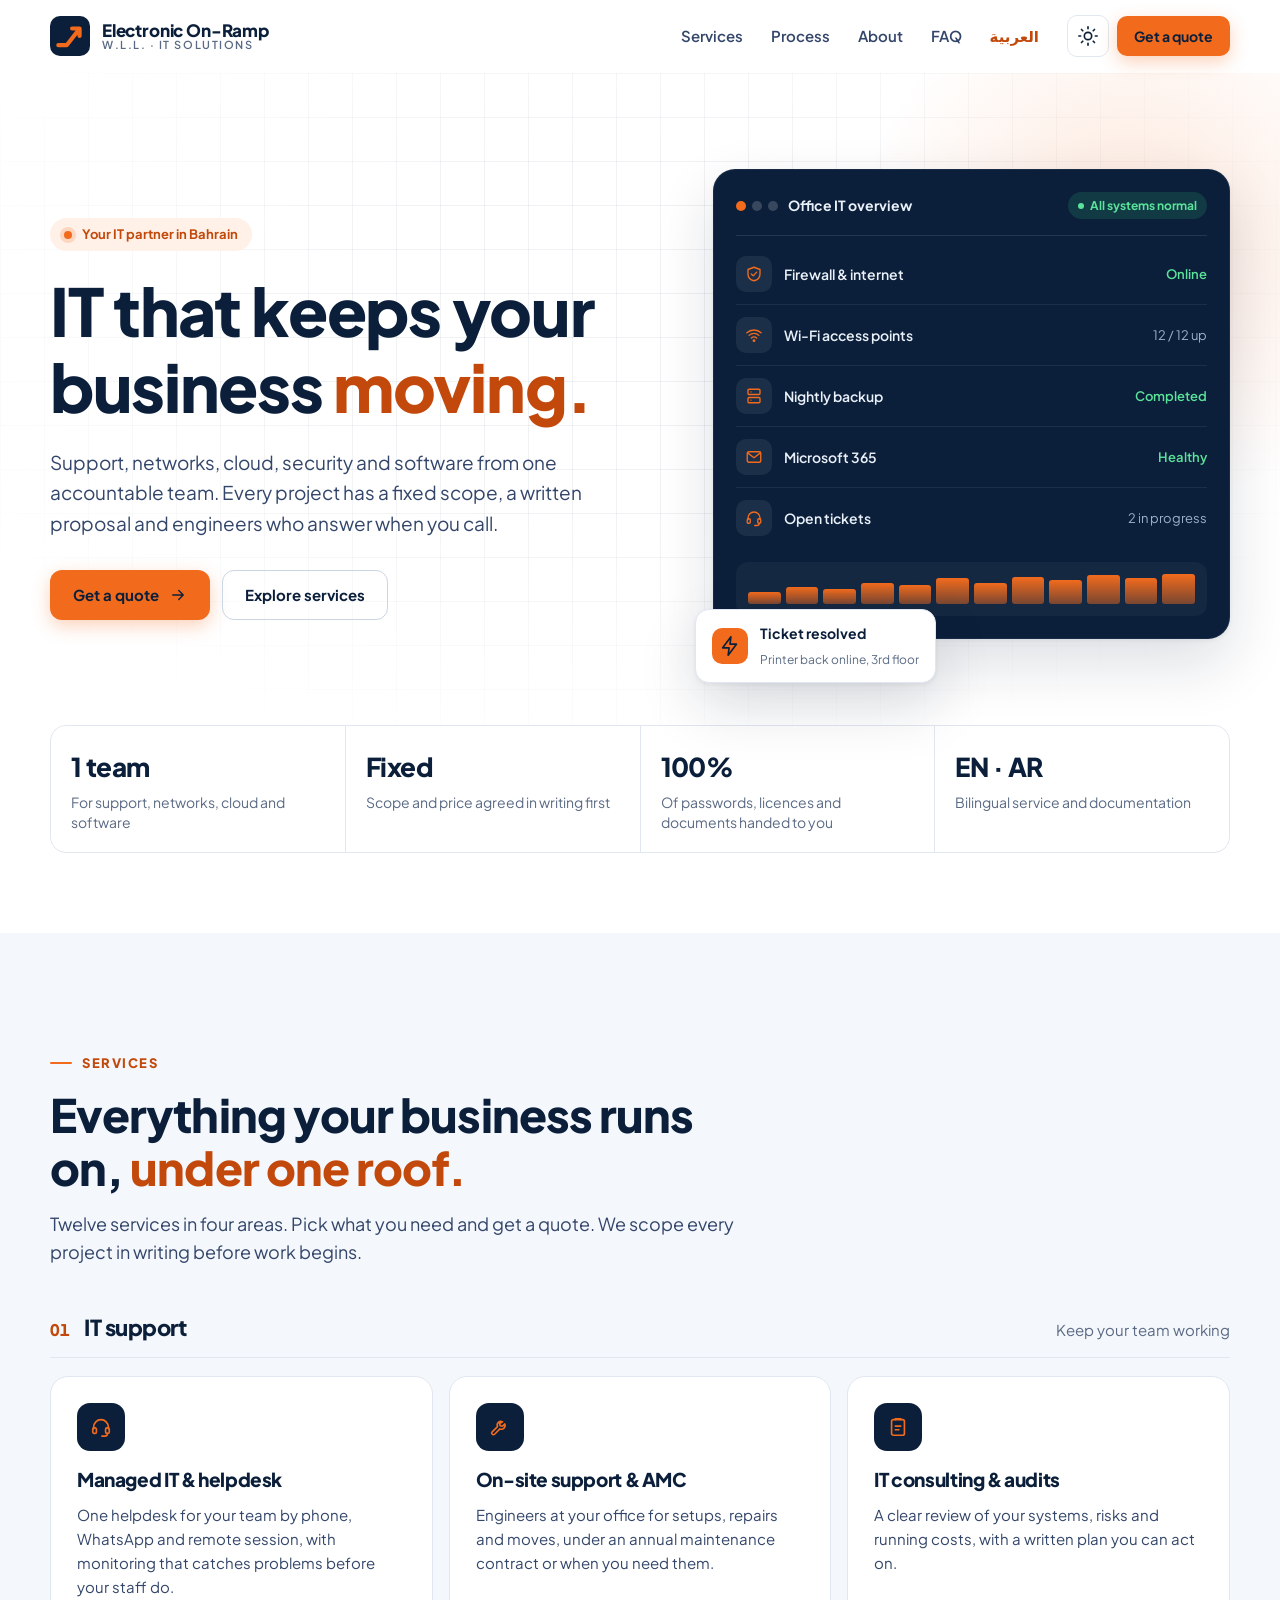
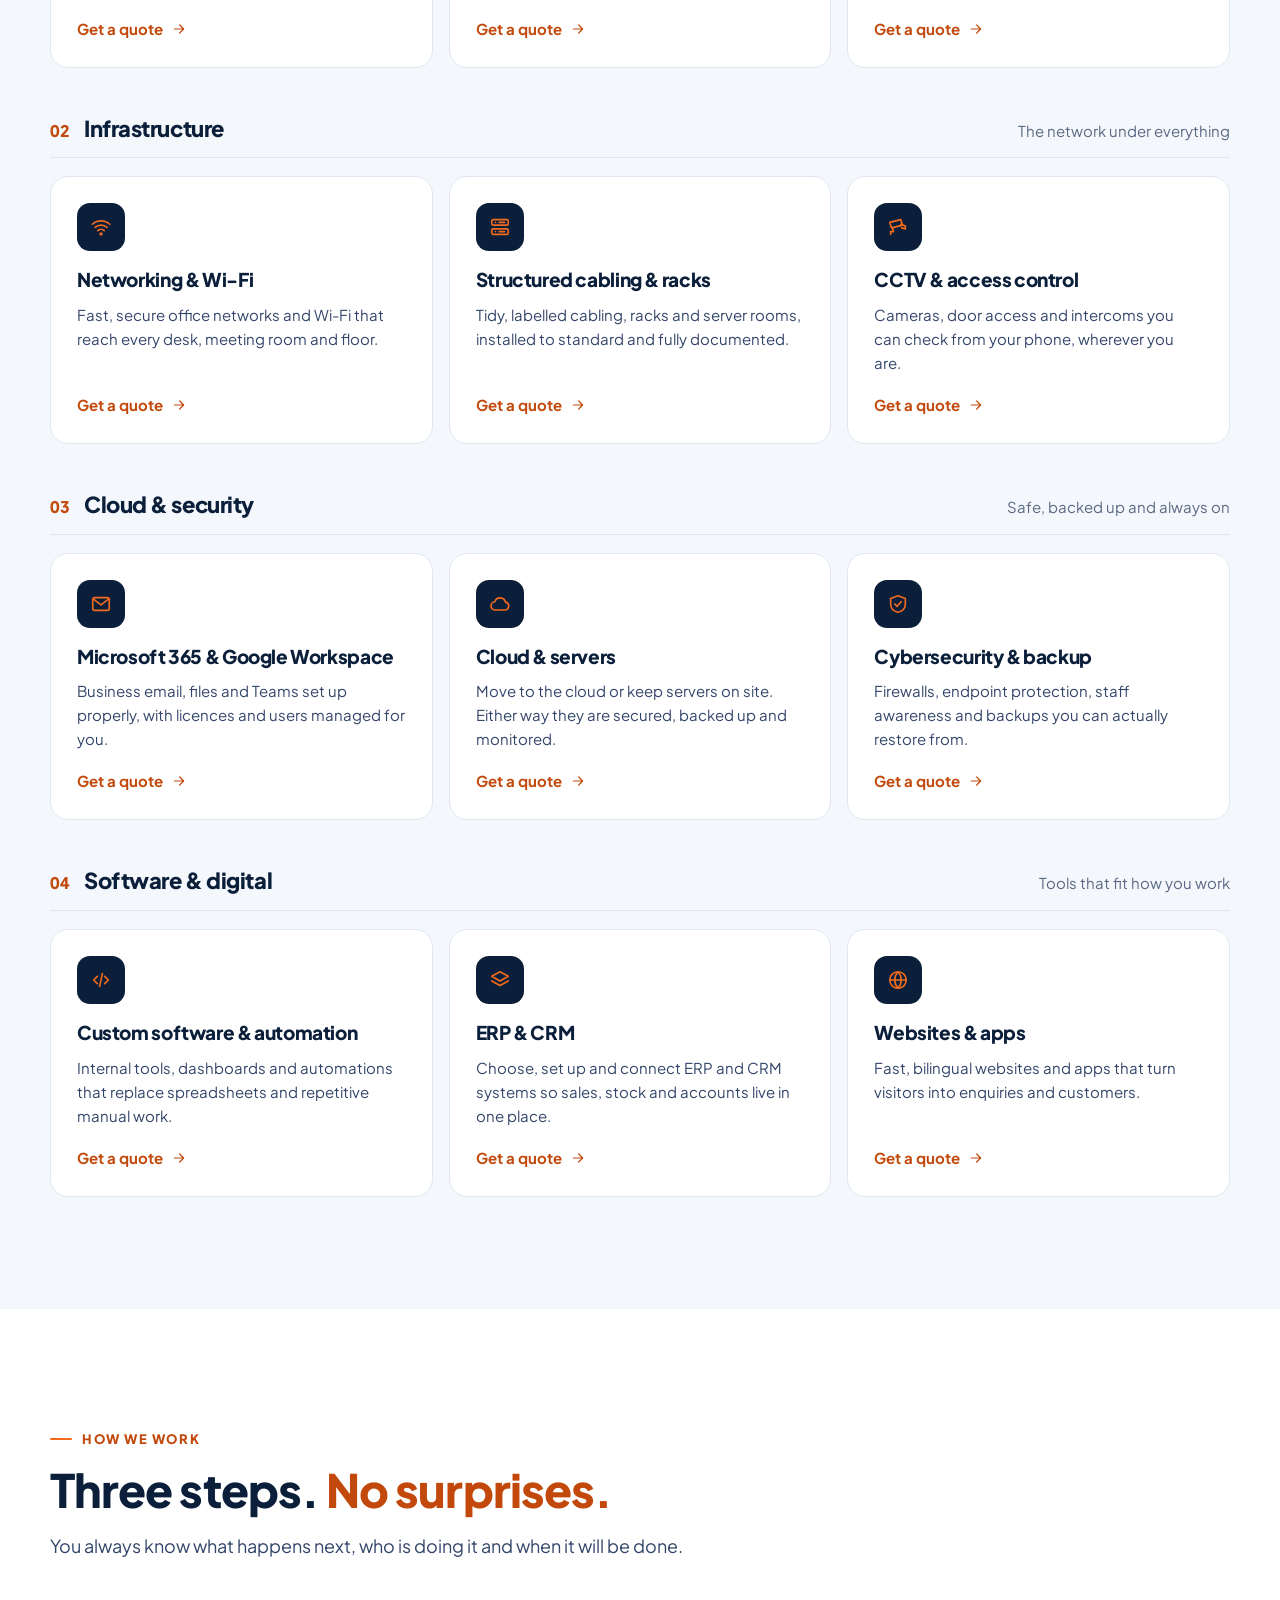
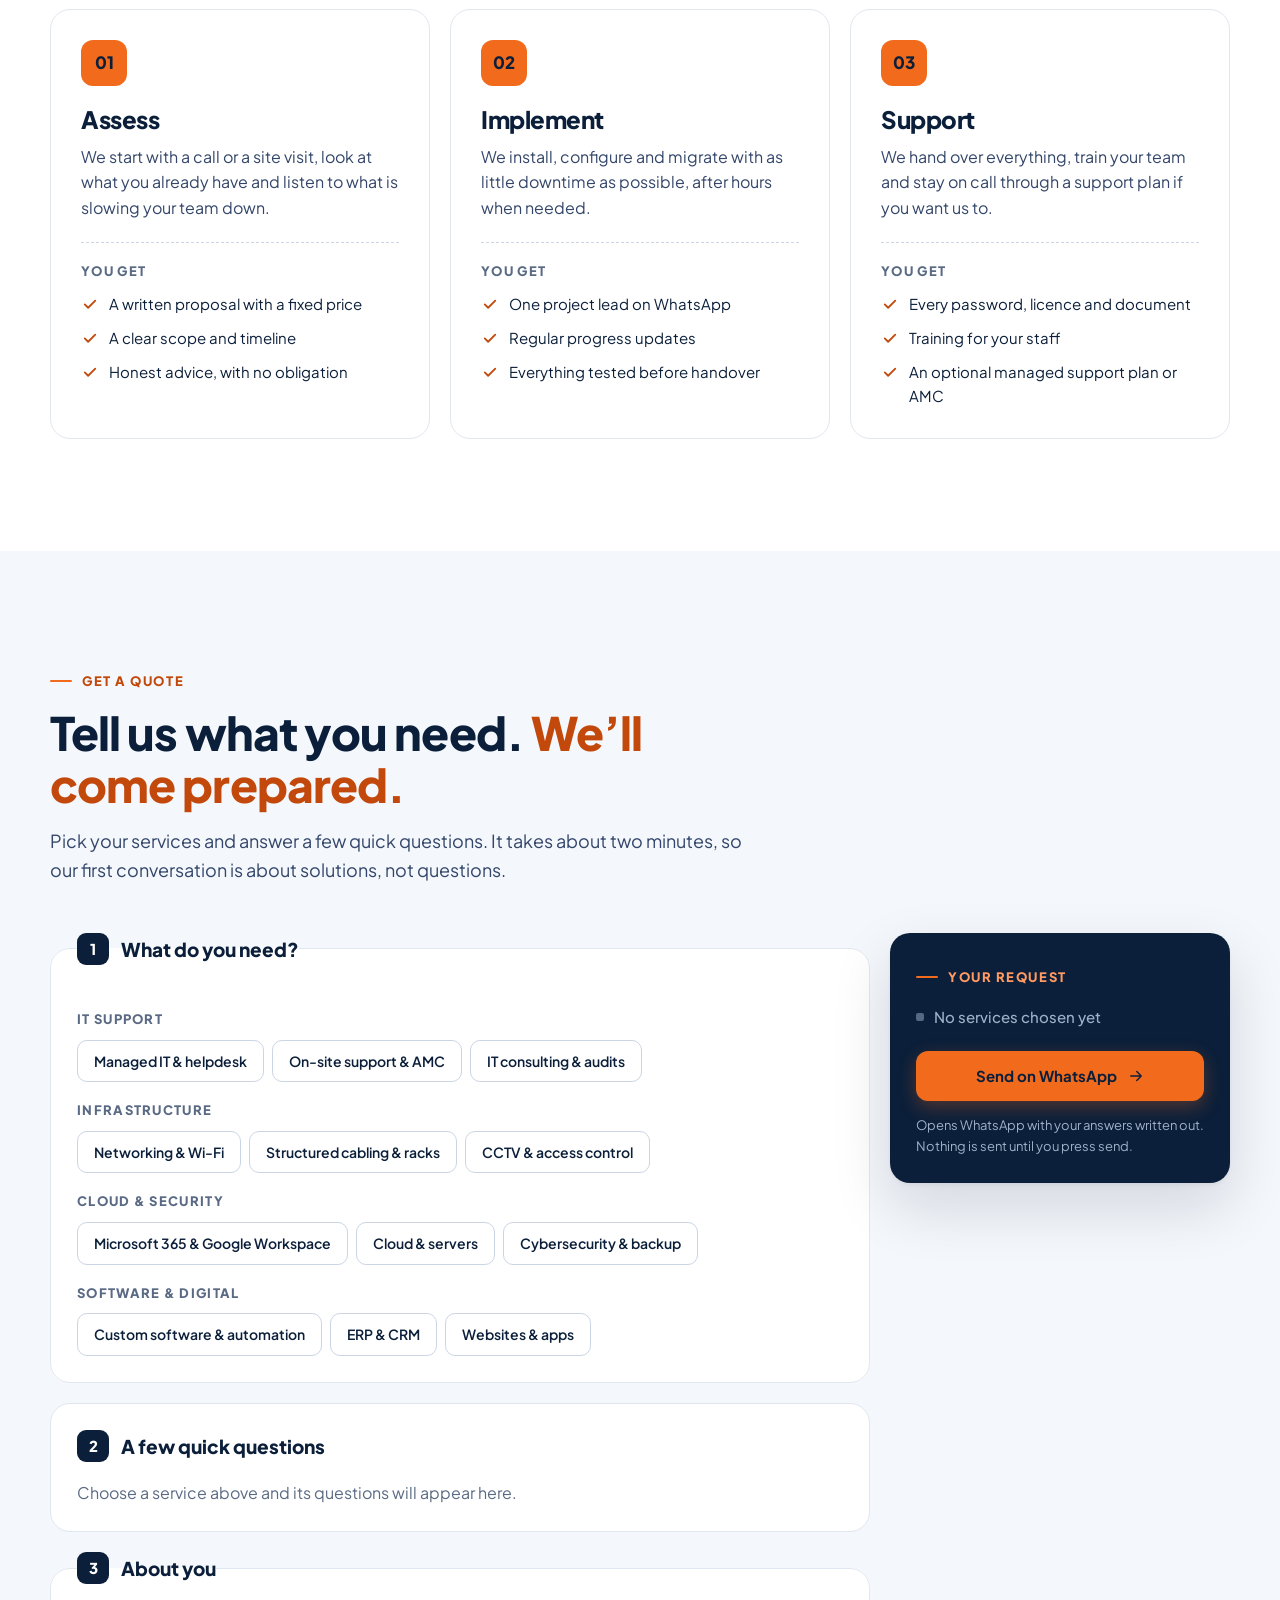
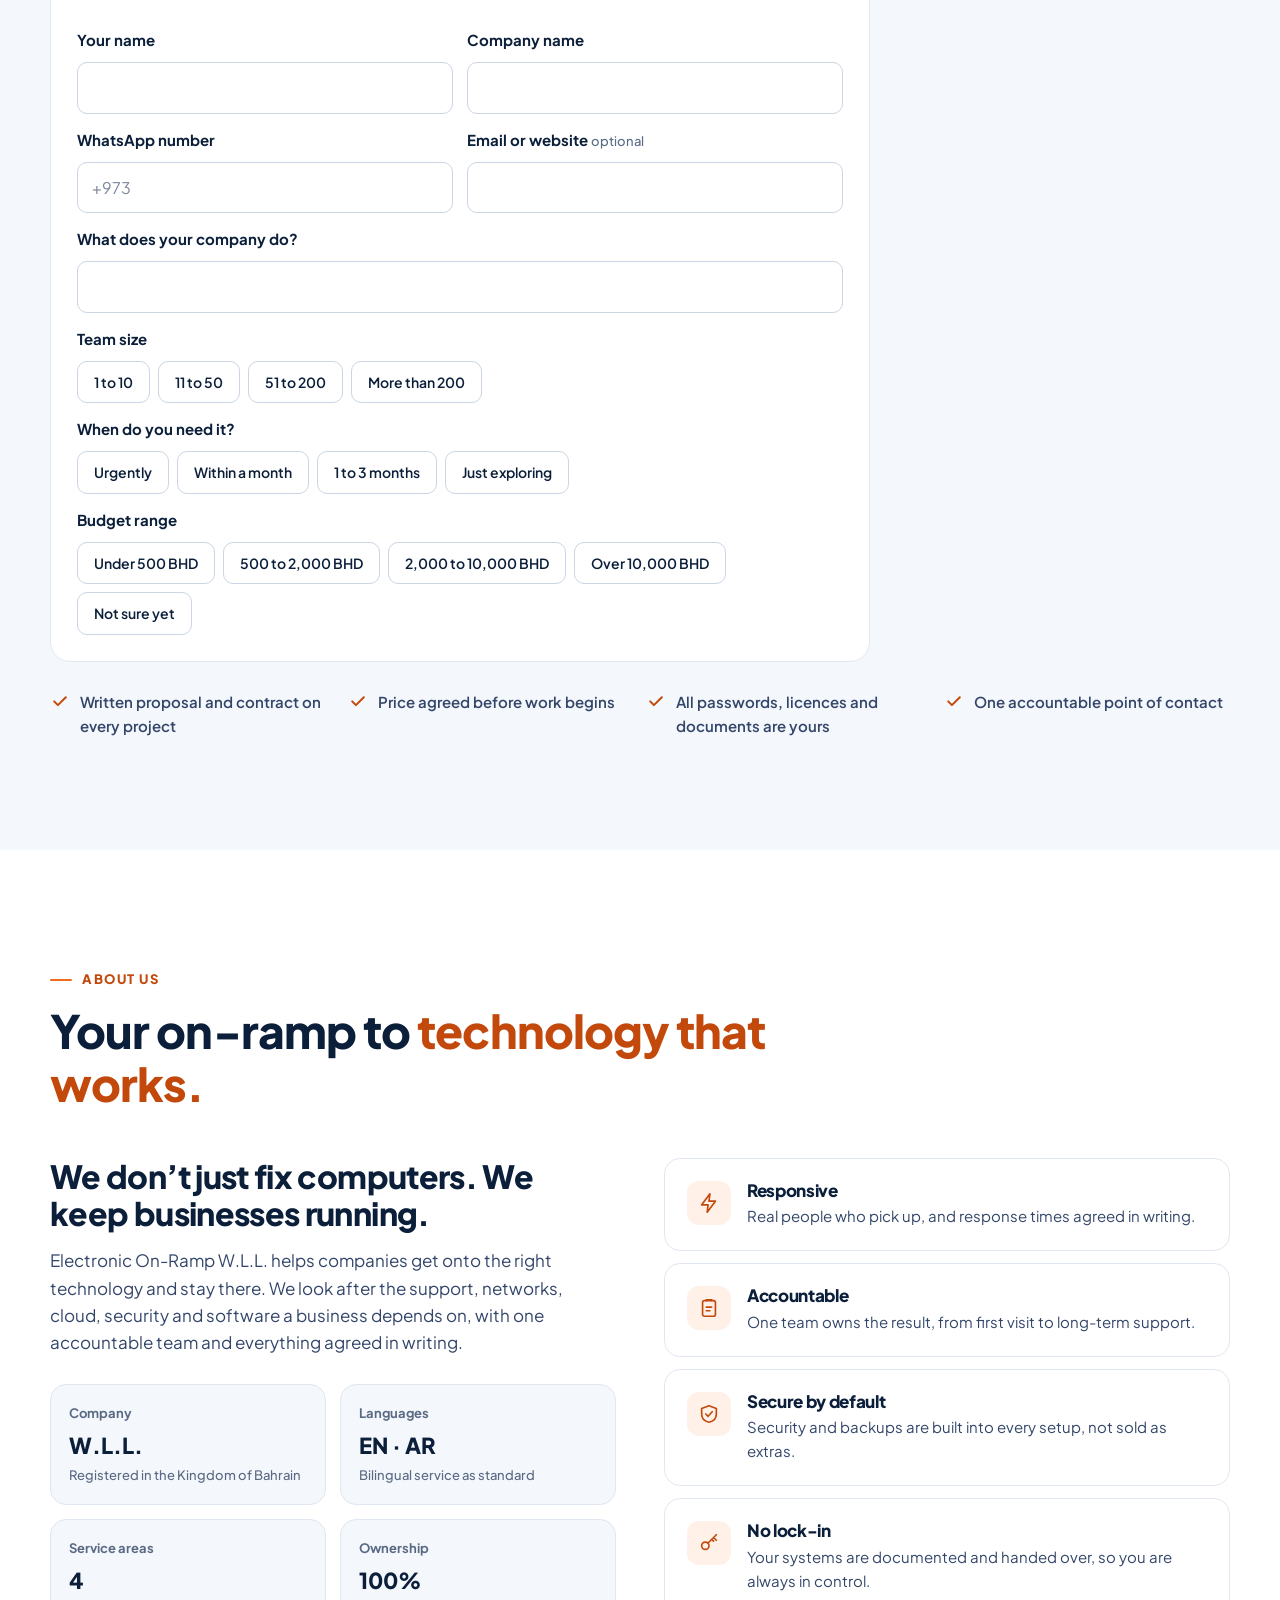
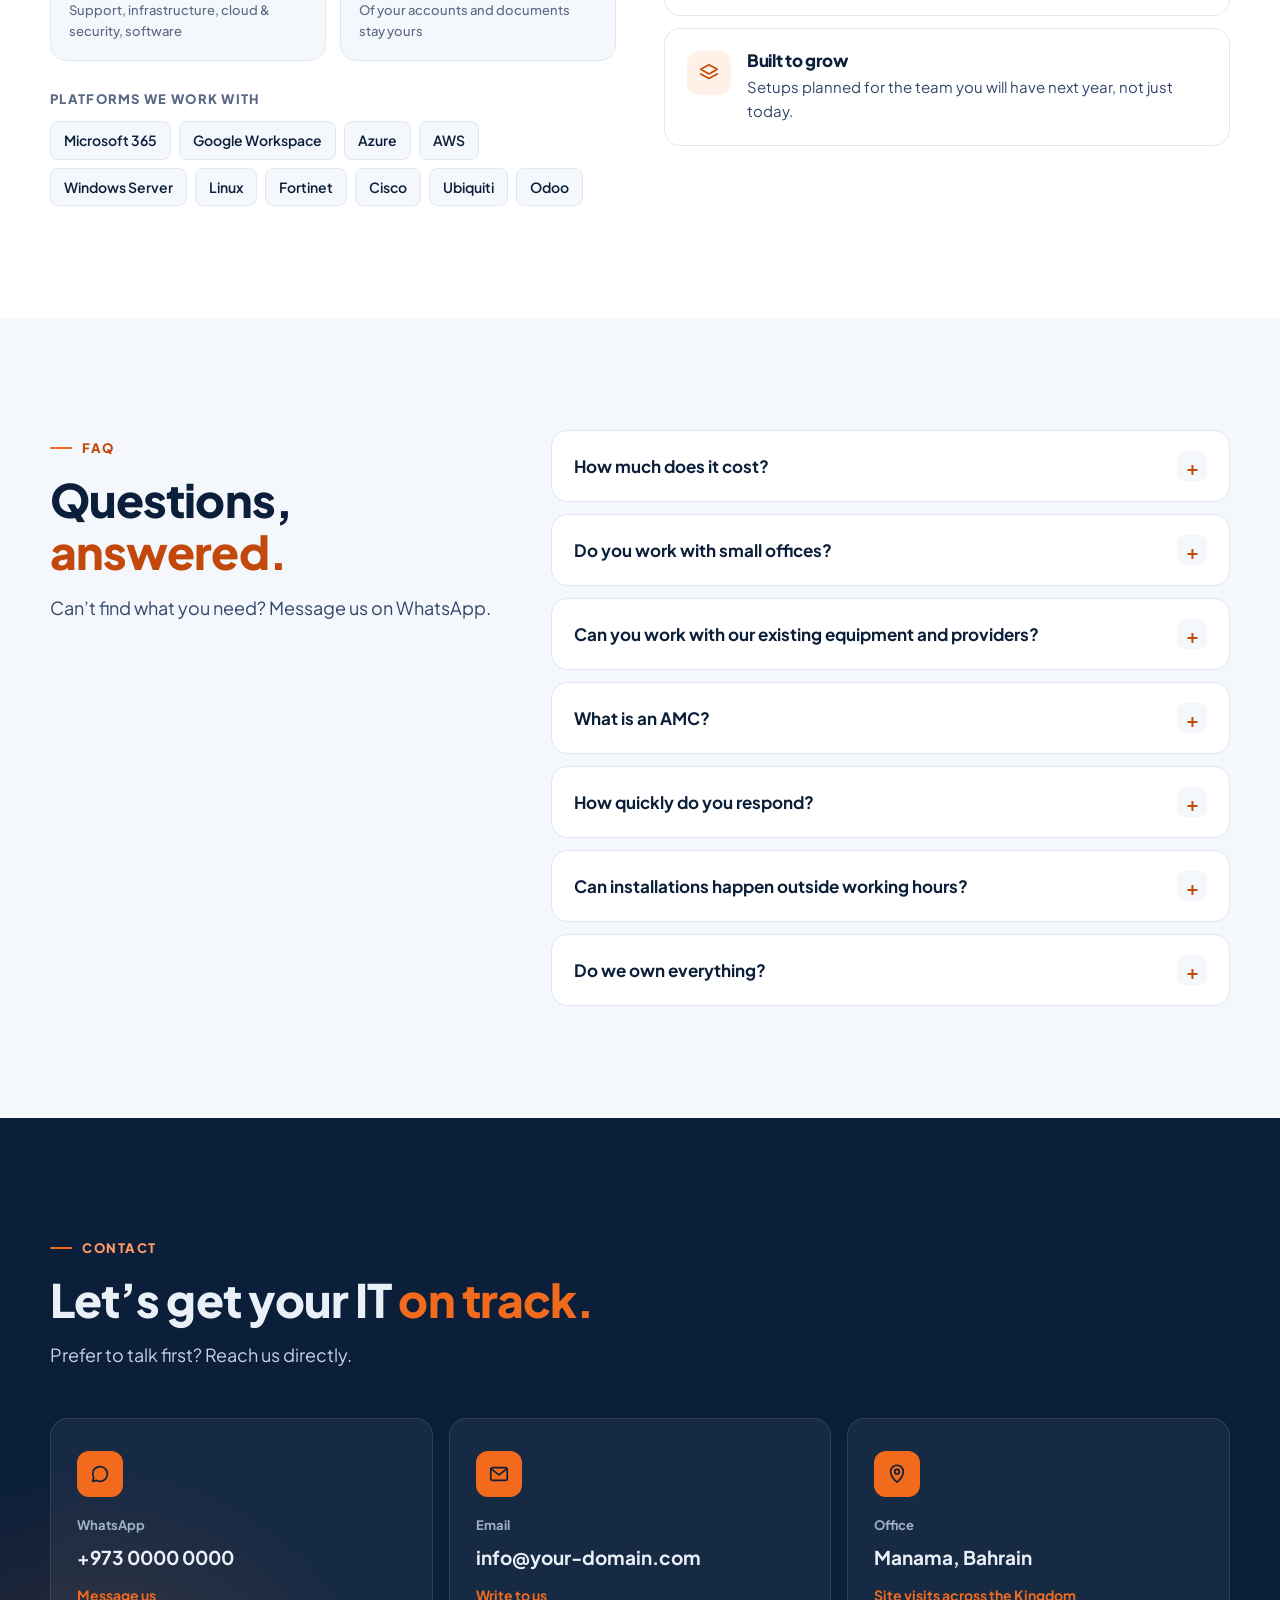
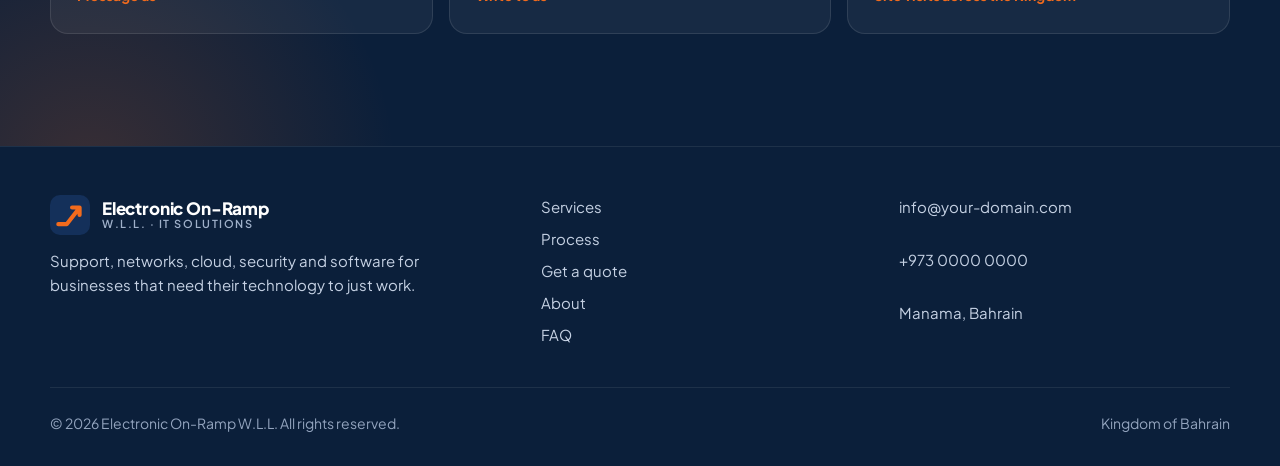
==== index.html @ 056ab8a3 "Electronic On-Ramp site: bilingual one-pager with WhatsApp quote planner Co-Authored-By: Claude Opus" ====
<!doctype html>
<html lang="en" dir="ltr">
<head>
<meta charset="utf-8">
<meta name="viewport" content="width=device-width, initial-scale=1, viewport-fit=cover">
<title>Electronic On-Ramp W.L.L. | IT Support, Networks, Cloud &amp; Software</title>
<meta name="description" content="Electronic On-Ramp W.L.L. is an IT partner for growing businesses: managed IT support, networking and cabling, CCTV, Microsoft 365, cloud, cybersecurity, custom software and websites.">
<link rel="canonical" href="https://electronic-onramp.vercel.app/">
<link rel="alternate" hreflang="en" href="https://electronic-onramp.vercel.app/">
<link rel="alternate" hreflang="ar" href="https://electronic-onramp.vercel.app/ar/">
<link rel="alternate" hreflang="x-default" href="https://electronic-onramp.vercel.app/">
<meta name="theme-color" content="#FFFFFF">
<script>(function(){var d=document.documentElement,t;try{t=localStorage.getItem('eor-theme')}catch(e){}d.dataset.theme=t==='dark'?'dark':'light'})()</script>
<link rel="icon" href="/assets/icons/favicon.svg" type="image/svg+xml">
<link rel="icon" href="/assets/icons/favicon-32.png" sizes="32x32" type="image/png">
<link rel="apple-touch-icon" href="/assets/icons/apple-touch-icon.png">
<link rel="manifest" href="/manifest.webmanifest">
<meta property="og:type" content="website">
<meta property="og:site_name" content="Electronic On-Ramp W.L.L.">
<meta property="og:title" content="Electronic On-Ramp W.L.L. | IT that keeps your business moving">
<meta property="og:description" content="Managed IT support, networks, cloud, cybersecurity and software for growing businesses.">
<meta property="og:url" content="https://electronic-onramp.vercel.app/">
<meta property="og:image" content="https://electronic-onramp.vercel.app/assets/social/og-image.png">
<meta name="twitter:card" content="summary_large_image">
<link rel="preconnect" href="https://fonts.googleapis.com">
<link rel="preconnect" href="https://fonts.gstatic.com" crossorigin>
<link href="https://fonts.googleapis.com/css2?family=Plus+Jakarta+Sans:wght@400;500;600;700;800&amp;display=swap" rel="stylesheet">
<link rel="stylesheet" href="/styles.css?v=1">
<script type="application/ld+json">
{
  "@context": "https://schema.org",
  "@type": "ProfessionalService",
  "name": "Electronic On-Ramp W.L.L.",
  "url": "https://electronic-onramp.vercel.app/",
  "logo": "https://electronic-onramp.vercel.app/assets/icons/icon-512.png",
  "image": "https://electronic-onramp.vercel.app/assets/social/og-image.png",
  "address": { "@type": "PostalAddress", "addressCountry": "BH" },
  "knowsAbout": ["Managed IT support", "Helpdesk", "Annual maintenance contracts", "IT consulting", "Networking", "Wi-Fi", "Structured cabling", "CCTV", "Access control", "Microsoft 365", "Google Workspace", "Cloud migration", "Servers", "Cybersecurity", "Backup", "Custom software", "ERP", "CRM", "Website development"]
}
</script>
</head>
<body>
<svg width="0" height="0" style="position:absolute" aria-hidden="true">
  <symbol id="i-arrow" viewBox="0 0 24 24"><path d="M5 12h14M13 6l6 6-6 6"/></symbol>
  <symbol id="i-check" viewBox="0 0 24 24"><path d="M5 12.5l4.5 4.5L19 7.5"/></symbol>
  <symbol id="i-menu" viewBox="0 0 24 24"><path d="M4 7h16M4 12h16M4 17h16"/></symbol>
  <symbol id="i-sun" viewBox="0 0 24 24"><circle cx="12" cy="12" r="4"/><path d="M12 2v2M12 20v2M4.9 4.9l1.4 1.4M17.7 17.7l1.4 1.4M2 12h2M20 12h2M4.9 19.1l1.4-1.4M17.7 6.3l1.4-1.4"/></symbol>
  <symbol id="i-moon" viewBox="0 0 24 24"><path d="M20 14.5A8 8 0 0 1 9.5 4a8 8 0 1 0 10.5 10.5z"/></symbol>
  <symbol id="i-headset" viewBox="0 0 24 24"><path d="M4 14v-2a8 8 0 0 1 16 0v2"/><rect x="3" y="13" width="4" height="6" rx="1.5"/><rect x="17" y="13" width="4" height="6" rx="1.5"/><path d="M19 19a3 3 0 0 1-3 3h-3"/></symbol>
  <symbol id="i-tool" viewBox="0 0 24 24"><path d="M14.7 6.3a4 4 0 0 0-5.4 5.2L3.5 17.3a1.8 1.8 0 0 0 2.6 2.6l5.8-5.8a4 4 0 0 0 5.2-5.4l-2.5 2.5-2.4-.6-.6-2.4z"/></symbol>
  <symbol id="i-clipboard" viewBox="0 0 24 24"><rect x="5" y="4" width="14" height="17" rx="2"/><path d="M9 4V3h6v1M9 11h6M9 15h4"/></symbol>
  <symbol id="i-wifi" viewBox="0 0 24 24"><path d="M2.5 9a14 14 0 0 1 19 0M5.5 12.5a9.5 9.5 0 0 1 13 0M8.5 16a5 5 0 0 1 7 0"/><circle cx="12" cy="19.5" r="1"/></symbol>
  <symbol id="i-cable" viewBox="0 0 24 24"><rect x="3" y="4" width="18" height="6" rx="1.5"/><rect x="3" y="14" width="18" height="6" rx="1.5"/><path d="M7 7h.01M7 17h.01M11 7h6M11 17h6"/></symbol>
  <symbol id="i-camera" viewBox="0 0 24 24"><path d="M3 7l12-3 2 6-12 3z"/><path d="M15 9l5 2v3l-4-1M6 13l1 4H4v3"/></symbol>
  <symbol id="i-mail" viewBox="0 0 24 24"><rect x="3" y="5" width="18" height="14" rx="2"/><path d="M3.5 6.5L12 13l8.5-6.5"/></symbol>
  <symbol id="i-cloud" viewBox="0 0 24 24"><path d="M7 18.5a4.5 4.5 0 0 1-.6-9A6 6 0 0 1 18 10a4.3 4.3 0 0 1-.5 8.5z"/></symbol>
  <symbol id="i-shield" viewBox="0 0 24 24"><path d="M12 3l8 3v6c0 5-3.5 8-8 9-4.5-1-8-4-8-9V6z"/><path d="M8.5 12l2.5 2.5 4.5-5"/></symbol>
  <symbol id="i-code" viewBox="0 0 24 24"><path d="M8 8l-4 4 4 4M16 8l4 4-4 4M13.5 5l-3 14"/></symbol>
  <symbol id="i-layers" viewBox="0 0 24 24"><path d="M12 3l9 5-9 5-9-5z"/><path d="M3 13l9 5 9-5"/></symbol>
  <symbol id="i-globe" viewBox="0 0 24 24"><circle cx="12" cy="12" r="9"/><path d="M3 12h18M12 3c2.5 2.7 3.5 5.7 3.5 9s-1 6.3-3.5 9c-2.5-2.7-3.5-5.7-3.5-9s1-6.3 3.5-9z"/></symbol>
  <symbol id="i-server" viewBox="0 0 24 24"><rect x="4" y="3" width="16" height="7" rx="1.5"/><rect x="4" y="14" width="16" height="7" rx="1.5"/><path d="M8 6.5h.01M8 17.5h.01"/></symbol>
  <symbol id="i-bolt" viewBox="0 0 24 24"><path d="M13 2L4 14h7l-1 8 9-12h-7z"/></symbol>
  <symbol id="i-key" viewBox="0 0 24 24"><circle cx="8" cy="15" r="4"/><path d="M11 12l9-9M17 6l3 3M15 8l2 2"/></symbol>
  <symbol id="i-chat" viewBox="0 0 24 24"><path d="M20 12a8 8 0 0 1-11.8 7L4 20l1.1-4A8 8 0 1 1 20 12z"/></symbol>
  <symbol id="i-pin" viewBox="0 0 24 24"><path d="M12 21s-7-6.2-7-11.5a7 7 0 0 1 14 0C19 14.8 12 21 12 21z"/><circle cx="12" cy="9.5" r="2.5"/></symbol>
</svg>

<a class="skip" href="#main">Skip to content</a>

<header class="site-header" id="top">
  <div class="wrap header-inner">
    <a class="brand" href="#top" aria-label="Electronic On-Ramp W.L.L., home">
      <svg class="brand-mark" viewBox="0 0 48 48" aria-hidden="true"><rect width="48" height="48" rx="12"/><path d="M10 35h10l15-19M26.5 15H35.5V24" fill="none" stroke="#F26B1D" stroke-width="5" stroke-linecap="round" stroke-linejoin="round"/></svg>
      <span class="brand-name"><strong>Electronic On-Ramp</strong><small>W.L.L. · IT Solutions</small></span>
    </a>
    <nav class="nav" id="nav" aria-label="Primary">
      <a href="#services">Services</a>
      <a href="#process">Process</a>
      <a href="#about">About</a>
      <a href="#faq">FAQ</a>
      <a class="lang-switch" href="/ar/" hreflang="ar" lang="ar">العربية</a>
      <a class="btn btn-primary nav-cta" href="#start">Get a quote</a>
    </nav>
    <div class="header-actions">
      <button class="icon-btn theme-toggle" type="button" data-to-dark="Switch to dark mode" data-to-light="Switch to light mode" aria-label="Switch to dark mode">
        <svg class="icon sun" aria-hidden="true"><use href="#i-sun"/></svg><svg class="icon moon" aria-hidden="true"><use href="#i-moon"/></svg>
      </button>
      <a class="btn btn-primary btn-sm" href="#start">Get a quote</a>
      <button class="icon-btn nav-toggle" type="button" aria-controls="nav" aria-expanded="false" aria-label="Open menu"><svg class="icon" aria-hidden="true"><use href="#i-menu"/></svg></button>
    </div>
  </div>
</header>

<main id="main">
  <!-- HERO -->
  <section class="hero">
    <div class="wrap">
      <div class="hero-grid">
        <div>
          <p class="eyebrow"><span class="dot"></span>Your IT partner in Bahrain</p>
          <h1>IT that keeps your business <em>moving.</em></h1>
          <p class="lead">Support, networks, cloud, security and software from one accountable team. Every project has a fixed scope, a written proposal and engineers who answer when you call.</p>
          <div class="hero-cta">
            <a class="btn btn-primary" href="#start">Get a quote <svg class="icon arrow" aria-hidden="true"><use href="#i-arrow"/></svg></a>
            <a class="btn btn-ghost" href="#services">Explore services</a>
          </div>
        </div>
        <div class="hero-visual" aria-hidden="true">
          <div class="panel">
            <div class="panel-head">
              <span class="dots"><i></i><i></i><i></i></span>
              <p>Office IT overview</p>
              <span class="pill">All systems normal</span>
            </div>
            <ul class="panel-rows">
              <li><span class="ic"><svg class="icon"><use href="#i-shield"/></svg></span><b>Firewall &amp; internet</b><span class="ok">Online</span></li>
              <li><span class="ic"><svg class="icon"><use href="#i-wifi"/></svg></span><b>Wi-Fi access points</b><span>12 / 12 up</span></li>
              <li><span class="ic"><svg class="icon"><use href="#i-server"/></svg></span><b>Nightly backup</b><span class="ok">Completed</span></li>
              <li><span class="ic"><svg class="icon"><use href="#i-mail"/></svg></span><b>Microsoft 365</b><span class="ok">Healthy</span></li>
              <li><span class="ic"><svg class="icon"><use href="#i-headset"/></svg></span><b>Open tickets</b><span>2 in progress</span></li>
            </ul>
            <div class="panel-bars"><i style="--h:42%"></i><i style="--h:58%"></i><i style="--h:50%"></i><i style="--h:72%"></i><i style="--h:64%"></i><i style="--h:86%"></i><i style="--h:70%"></i><i style="--h:92%"></i><i style="--h:80%"></i><i style="--h:96%"></i><i style="--h:88%"></i><i style="--h:100%"></i></div>
          </div>
          <div class="panel-float"><span class="ic"><svg class="icon"><use href="#i-bolt"/></svg></span><div><b>Ticket resolved</b><span>Printer back online, 3rd floor</span></div></div>
        </div>
      </div>
      <ul class="stats">
        <li><strong>1 team</strong><span>For support, networks, cloud and software</span></li>
        <li><strong>Fixed</strong><span>Scope and price agreed in writing first</span></li>
        <li><strong>100%</strong><span>Of passwords, licences and documents handed to you</span></li>
        <li><strong>EN · AR</strong><span>Bilingual service and documentation</span></li>
      </ul>
    </div>
  </section>

  <!-- SERVICES -->
  <section class="section section-tint" id="services">
    <div class="wrap">
      <header class="sec-head">
        <p class="label">Services</p>
        <h2>Everything your business runs on, <em>under one roof.</em></h2>
        <p>Twelve services in four areas. Pick what you need and get a quote. We scope every project in writing before work begins.</p>
      </header>
      <div class="svc-groups">
        <div>
          <div class="svc-group-head"><span>01</span><h3>IT support</h3><p>Keep your team working</p></div>
          <div class="svc-grid">
            <article class="svc"><span class="ic"><svg class="icon"><use href="#i-headset"/></svg></span><h4>Managed IT &amp; helpdesk</h4><p>One helpdesk for your team by phone, WhatsApp and remote session, with monitoring that catches problems before your staff do.</p><a class="svc-link" href="#start" data-pick="support">Get a quote <svg class="icon"><use href="#i-arrow"/></svg></a></article>
            <article class="svc"><span class="ic"><svg class="icon"><use href="#i-tool"/></svg></span><h4>On-site support &amp; AMC</h4><p>Engineers at your office for setups, repairs and moves, under an annual maintenance contract or when you need them.</p><a class="svc-link" href="#start" data-pick="onsite">Get a quote <svg class="icon"><use href="#i-arrow"/></svg></a></article>
            <article class="svc"><span class="ic"><svg class="icon"><use href="#i-clipboard"/></svg></span><h4>IT consulting &amp; audits</h4><p>A clear review of your systems, risks and running costs, with a written plan you can act on.</p><a class="svc-link" href="#start" data-pick="consult">Get a quote <svg class="icon"><use href="#i-arrow"/></svg></a></article>
          </div>
        </div>
        <div>
          <div class="svc-group-head"><span>02</span><h3>Infrastructure</h3><p>The network under everything</p></div>
          <div class="svc-grid">
            <article class="svc"><span class="ic"><svg class="icon"><use href="#i-wifi"/></svg></span><h4>Networking &amp; Wi-Fi</h4><p>Fast, secure office networks and Wi-Fi that reach every desk, meeting room and floor.</p><a class="svc-link" href="#start" data-pick="network">Get a quote <svg class="icon"><use href="#i-arrow"/></svg></a></article>
            <article class="svc"><span class="ic"><svg class="icon"><use href="#i-cable"/></svg></span><h4>Structured cabling &amp; racks</h4><p>Tidy, labelled cabling, racks and server rooms, installed to standard and fully documented.</p><a class="svc-link" href="#start" data-pick="cabling">Get a quote <svg class="icon"><use href="#i-arrow"/></svg></a></article>
            <article class="svc"><span class="ic"><svg class="icon"><use href="#i-camera"/></svg></span><h4>CCTV &amp; access control</h4><p>Cameras, door access and intercoms you can check from your phone, wherever you are.</p><a class="svc-link" href="#start" data-pick="cctv">Get a quote <svg class="icon"><use href="#i-arrow"/></svg></a></article>
          </div>
        </div>
        <div>
          <div class="svc-group-head"><span>03</span><h3>Cloud &amp; security</h3><p>Safe, backed up and always on</p></div>
          <div class="svc-grid">
            <article class="svc"><span class="ic"><svg class="icon"><use href="#i-mail"/></svg></span><h4>Microsoft 365 &amp; Google Workspace</h4><p>Business email, files and Teams set up properly, with licences and users managed for you.</p><a class="svc-link" href="#start" data-pick="m365">Get a quote <svg class="icon"><use href="#i-arrow"/></svg></a></article>
            <article class="svc"><span class="ic"><svg class="icon"><use href="#i-cloud"/></svg></span><h4>Cloud &amp; servers</h4><p>Move to the cloud or keep servers on site. Either way they are secured, backed up and monitored.</p><a class="svc-link" href="#start" data-pick="cloud">Get a quote <svg class="icon"><use href="#i-arrow"/></svg></a></article>
            <article class="svc"><span class="ic"><svg class="icon"><use href="#i-shield"/></svg></span><h4>Cybersecurity &amp; backup</h4><p>Firewalls, endpoint protection, staff awareness and backups you can actually restore from.</p><a class="svc-link" href="#start" data-pick="cyber">Get a quote <svg class="icon"><use href="#i-arrow"/></svg></a></article>
          </div>
        </div>
        <div>
          <div class="svc-group-head"><span>04</span><h3>Software &amp; digital</h3><p>Tools that fit how you work</p></div>
          <div class="svc-grid">
            <article class="svc"><span class="ic"><svg class="icon"><use href="#i-code"/></svg></span><h4>Custom software &amp; automation</h4><p>Internal tools, dashboards and automations that replace spreadsheets and repetitive manual work.</p><a class="svc-link" href="#start" data-pick="software">Get a quote <svg class="icon"><use href="#i-arrow"/></svg></a></article>
            <article class="svc"><span class="ic"><svg class="icon"><use href="#i-layers"/></svg></span><h4>ERP &amp; CRM</h4><p>Choose, set up and connect ERP and CRM systems so sales, stock and accounts live in one place.</p><a class="svc-link" href="#start" data-pick="erp">Get a quote <svg class="icon"><use href="#i-arrow"/></svg></a></article>
            <article class="svc"><span class="ic"><svg class="icon"><use href="#i-globe"/></svg></span><h4>Websites &amp; apps</h4><p>Fast, bilingual websites and apps that turn visitors into enquiries and customers.</p><a class="svc-link" href="#start" data-pick="web">Get a quote <svg class="icon"><use href="#i-arrow"/></svg></a></article>
          </div>
        </div>
      </div>
    </div>
  </section>

  <!-- PROCESS -->
  <section class="section" id="process">
    <div class="wrap">
      <header class="sec-head">
        <p class="label">How we work</p>
        <h2>Three steps. <em>No surprises.</em></h2>
        <p>You always know what happens next, who is doing it and when it will be done.</p>
      </header>
      <ol class="steps" role="list" style="padding:0;margin:0;list-style:none">
        <li class="step">
          <span class="step-num">01</span>
          <h3>Assess</h3>
          <p>We start with a call or a site visit, look at what you already have and listen to what is slowing your team down.</p>
          <div class="get"><p>You get</p>
            <ul class="checks"><li><svg class="icon"><use href="#i-check"/></svg>A written proposal with a fixed price</li><li><svg class="icon"><use href="#i-check"/></svg>A clear scope and timeline</li><li><svg class="icon"><use href="#i-check"/></svg>Honest advice, with no obligation</li></ul>
          </div>
        </li>
        <li class="step">
          <span class="step-num">02</span>
          <h3>Implement</h3>
          <p>We install, configure and migrate with as little downtime as possible, after hours when needed.</p>
          <div class="get"><p>You get</p>
            <ul class="checks"><li><svg class="icon"><use href="#i-check"/></svg>One project lead on WhatsApp</li><li><svg class="icon"><use href="#i-check"/></svg>Regular progress updates</li><li><svg class="icon"><use href="#i-check"/></svg>Everything tested before handover</li></ul>
          </div>
        </li>
        <li class="step">
          <span class="step-num">03</span>
          <h3>Support</h3>
          <p>We hand over everything, train your team and stay on call through a support plan if you want us to.</p>
          <div class="get"><p>You get</p>
            <ul class="checks"><li><svg class="icon"><use href="#i-check"/></svg>Every password, licence and document</li><li><svg class="icon"><use href="#i-check"/></svg>Training for your staff</li><li><svg class="icon"><use href="#i-check"/></svg>An optional managed support plan or AMC</li></ul>
          </div>
        </li>
      </ol>
    </div>
  </section>

  <!-- START A PROJECT -->
  <section class="section section-tint" id="start">
    <div class="wrap">
      <header class="sec-head">
        <p class="label">Get a quote</p>
        <h2>Tell us what you need. <em>We’ll come prepared.</em></h2>
        <p>Pick your services and answer a few quick questions. It takes about two minutes, so our first conversation is about solutions, not questions.</p>
      </header>

      <form class="planner" id="planner" novalidate>
        <div class="planner-main">
          <fieldset class="plan-block">
            <legend class="plan-title"><span>1</span>What do you need?</legend>
            <div id="pick" class="pick"></div>
          </fieldset>

          <div class="plan-block">
            <p class="plan-title"><span>2</span>A few quick questions</p>
            <p class="plan-empty" id="qs-empty">Choose a service above and its questions will appear here.</p>
            <div id="qs"></div>
          </div>

          <fieldset class="plan-block">
            <legend class="plan-title"><span>3</span>About you</legend>
            <div class="field-row">
              <div class="field"><label for="p-name">Your name</label><input id="p-name" name="name" autocomplete="name" required></div>
              <div class="field"><label for="p-business">Company name</label><input id="p-business" name="business" autocomplete="organization"></div>
            </div>
            <div class="field-row">
              <div class="field"><label for="p-phone">WhatsApp number</label><input id="p-phone" name="phone" type="tel" autocomplete="tel" placeholder="+973" required></div>
              <div class="field"><label for="p-link">Email or website <span class="opt">optional</span></label><input id="p-link" name="link" autocomplete="email"></div>
            </div>
            <div class="field"><label for="p-about">What does your company do?</label><input id="p-about" name="about"></div>
            <div class="q" id="q-team"></div>
            <div class="q" id="q-timeline"></div>
            <div class="q" id="q-budget"></div>
          </fieldset>
        </div>

        <aside class="summary" aria-live="polite">
          <p class="label">Your request</p>
          <ul class="summary-list" id="summary-list"><li class="muted">No services chosen yet</li></ul>
          <button class="btn btn-primary btn-block" type="submit">Send on WhatsApp <svg class="icon arrow" aria-hidden="true"><use href="#i-arrow"/></svg></button>
          <p class="form-error" id="plan-error" role="alert" hidden></p>
          <div class="plan-done" id="plan-done" hidden>
            <p>Your answers are ready in WhatsApp. Press send and we’ll reply with next steps.</p>
            <a class="btn btn-light btn-block" id="book-link" href="#" target="_blank" rel="noopener" hidden>Book a call</a>
          </div>
          <p class="fine">Opens WhatsApp with your answers written out. Nothing is sent until you press send.</p>
        </aside>
      </form>

      <ul class="terms">
        <li><svg class="icon"><use href="#i-check"/></svg>Written proposal and contract on every project</li>
        <li><svg class="icon"><use href="#i-check"/></svg>Price agreed before work begins</li>
        <li><svg class="icon"><use href="#i-check"/></svg>All passwords, licences and documents are yours</li>
        <li><svg class="icon"><use href="#i-check"/></svg>One accountable point of contact</li>
      </ul>
    </div>
  </section>

  <!-- ABOUT -->
  <section class="section" id="about">
    <div class="wrap">
      <header class="sec-head">
        <p class="label">About us</p>
        <h2>Your on-ramp to <em>technology that works.</em></h2>
      </header>
      <div class="about-grid">
        <div class="about-copy">
          <h3>We don’t just fix computers. We keep businesses running.</h3>
          <p>Electronic On-Ramp W.L.L. helps companies get onto the right technology and stay there. We look after the support, networks, cloud, security and software a business depends on, with one accountable team and everything agreed in writing.</p>
          <dl class="facts">
            <div><dt>Company</dt><dd>W.L.L.<small>Registered in the Kingdom of Bahrain</small></dd></div>
            <div><dt>Languages</dt><dd>EN · AR<small>Bilingual service as standard</small></dd></div>
            <div><dt>Service areas</dt><dd>4<small>Support, infrastructure, cloud &amp; security, software</small></dd></div>
            <div><dt>Ownership</dt><dd>100%<small>Of your accounts and documents stay yours</small></dd></div>
          </dl>
          <div class="stack">
            <p>Platforms we work with</p>
            <ul><li>Microsoft 365</li><li>Google Workspace</li><li>Azure</li><li>AWS</li><li>Windows Server</li><li>Linux</li><li>Fortinet</li><li>Cisco</li><li>Ubiquiti</li><li>Odoo</li></ul>
          </div>
        </div>
        <div class="values">
          <div class="tile"><span class="ic"><svg class="icon"><use href="#i-bolt"/></svg></span><div><h4>Responsive</h4><p>Real people who pick up, and response times agreed in writing.</p></div></div>
          <div class="tile"><span class="ic"><svg class="icon"><use href="#i-clipboard"/></svg></span><div><h4>Accountable</h4><p>One team owns the result, from first visit to long-term support.</p></div></div>
          <div class="tile"><span class="ic"><svg class="icon"><use href="#i-shield"/></svg></span><div><h4>Secure by default</h4><p>Security and backups are built into every setup, not sold as extras.</p></div></div>
          <div class="tile"><span class="ic"><svg class="icon"><use href="#i-key"/></svg></span><div><h4>No lock-in</h4><p>Your systems are documented and handed over, so you are always in control.</p></div></div>
          <div class="tile"><span class="ic"><svg class="icon"><use href="#i-layers"/></svg></span><div><h4>Built to grow</h4><p>Setups planned for the team you will have next year, not just today.</p></div></div>
        </div>
      </div>
    </div>
  </section>

  <!-- FAQ -->
  <section class="section section-tint" id="faq">
    <div class="wrap faq-wrap">
      <header class="sec-head">
        <p class="label">FAQ</p>
        <h2>Questions, <em>answered.</em></h2>
        <p>Can’t find what you need? Message us on WhatsApp.</p>
      </header>
      <div class="faq">
        <details><summary>How much does it cost?</summary><p>Every project is priced on its scope, so we don’t publish fixed prices. Answer the questions in Get a quote and we’ll come back with a clear range, followed by a written proposal.</p></details>
        <details><summary>Do you work with small offices?</summary><p>Yes. We support teams from a handful of people to multi-site companies, and size the solution to your budget.</p></details>
        <details><summary>Can you work with our existing equipment and providers?</summary><p>Yes. We audit what you have first, keep what is sound and coordinate with your internet provider and vendors on your behalf.</p></details>
        <details><summary>What is an AMC?</summary><p>An annual maintenance contract. You pay a fixed yearly fee that covers preventive maintenance, support visits and agreed response times, so IT costs are predictable.</p></details>
        <details><summary>How quickly do you respond?</summary><p>Response times are agreed in writing in your support plan, with priority handling for anything that stops your business from working.</p></details>
        <details><summary>Can installations happen outside working hours?</summary><p>Yes. Network work, migrations and server changes can be scheduled for evenings or weekends to avoid downtime.</p></details>
        <details><summary>Do we own everything?</summary><p>Yes. Accounts, passwords, licences and documentation are in your company’s name and handed over to you.</p></details>
      </div>
    </div>
  </section>

  <!-- CONTACT -->
  <section class="section section-dark" id="contact">
    <div class="wrap">
      <header class="sec-head">
        <p class="label">Contact</p>
        <h2>Let’s get your IT <em>on track.</em></h2>
        <p>Prefer to talk first? Reach us directly.</p>
      </header>
      <div class="contact-grid">
        <a class="contact-tile" href="https://wa.me/97300000000" target="_blank" rel="noopener" data-wa><span class="ic"><svg class="icon"><use href="#i-chat"/></svg></span><p>WhatsApp</p><strong>+973 0000 0000</strong><span>Message us</span></a>
        <a class="contact-tile" href="mailto:info@your-domain.com"><span class="ic"><svg class="icon"><use href="#i-mail"/></svg></span><p>Email</p><strong>info@your-domain.com</strong><span>Write to us</span></a>
        <div class="contact-tile"><span class="ic"><svg class="icon"><use href="#i-pin"/></svg></span><p>Office</p><strong>Manama, Bahrain</strong><span>Site visits across the Kingdom</span></div>
      </div>
    </div>
  </section>
</main>

<footer class="site-footer">
  <div class="wrap">
    <div class="footer-grid">
      <div>
        <a class="brand" href="#top">
          <svg class="brand-mark" viewBox="0 0 48 48" aria-hidden="true"><rect width="48" height="48" rx="12"/><path d="M10 35h10l15-19M26.5 15H35.5V24" fill="none" stroke="#F26B1D" stroke-width="5" stroke-linecap="round" stroke-linejoin="round"/></svg>
          <span class="brand-name"><strong>Electronic On-Ramp</strong><small>W.L.L. · IT Solutions</small></span>
        </a>
        <p class="tagline">Support, networks, cloud, security and software for businesses that need their technology to just work.</p>
      </div>
      <nav aria-label="Footer"><ul><li><a href="#services">Services</a></li><li><a href="#process">Process</a></li><li><a href="#start">Get a quote</a></li><li><a href="#about">About</a></li><li><a href="#faq">FAQ</a></li></ul></nav>
      <ul class="footer-contact"><li><a href="mailto:info@your-domain.com">info@your-domain.com</a></li><li><a href="https://wa.me/97300000000" data-wa>+973 0000 0000</a></li><li>Manama, Bahrain</li></ul>
    </div>
    <div class="footer-base"><p>© <span id="year">2026</span> Electronic On-Ramp W.L.L. All rights reserved.</p><p>Kingdom of Bahrain</p></div>
  </div>
</footer>

<script src="/main.js?v=1" defer></script>
</body>
</html>
---- styles.css ----
/* Electronic On-Ramp W.L.L. — one stylesheet for the English and Arabic pages.
   Palette: white, dark blue (navy) and orange. Light is the default; dark swaps to a deep-navy ground.
   Orange carries buttons and accents only: navy text sits on orange (5.6:1), and orange text on white
   uses the deeper --orange-ink so it stays readable. */

:root,
:root[data-theme="light"] {
  --bg: #FFFFFF;
  --bg-tint: #F4F7FB;
  --card: #FFFFFF;
  --ink: #0B1F3A;
  --ink-2: #33466A;
  --muted: #5A6A84;
  --line: #E1E7F0;
  --line-strong: #CBD5E3;
  --navy: #0B1F3A;
  --navy-2: #14305A;
  --orange: #F26B1D;
  --orange-ink: #C2490B;
  --orange-soft: #FFF1E8;
  --on-orange: #0B1F3A;
  --mark-bg: #0B1F3A;
  --header-bg: rgba(255, 255, 255, .86);
  --grid: rgba(11, 31, 58, .06);
  --shadow: 0 1px 2px rgba(11, 31, 58, .05), 0 10px 30px rgba(11, 31, 58, .08);
  --shadow-lg: 0 2px 4px rgba(11, 31, 58, .06), 0 24px 60px rgba(11, 31, 58, .14);
  --ok: #128A4A;
  color-scheme: light;
}
:root[data-theme="dark"] {
  --bg: #06111F;
  --bg-tint: #0A1A30;
  --card: #0D2140;
  --ink: #EEF3FA;
  --ink-2: #C5D1E3;
  --muted: #93A4BE;
  --line: #1B3457;
  --line-strong: #27466F;
  --orange-ink: #FF8C4F;
  --orange-soft: rgba(242, 107, 29, .12);
  --mark-bg: #14305A;
  --header-bg: rgba(6, 17, 31, .84);
  --grid: rgba(147, 164, 190, .07);
  --shadow: 0 1px 2px rgba(0, 0, 0, .3), 0 10px 30px rgba(0, 0, 0, .3);
  --shadow-lg: 0 2px 4px rgba(0, 0, 0, .3), 0 24px 60px rgba(0, 0, 0, .45);
  --ok: #3DDC84;
  color-scheme: dark;
}

/* ── Base ── */
*, *::before, *::after { box-sizing: border-box; }
html { scroll-behavior: smooth; scroll-padding-top: 88px; -webkit-text-size-adjust: 100%; }
@media (prefers-reduced-motion: reduce) { html { scroll-behavior: auto; } }
body {
  margin: 0;
  background: var(--bg);
  color: var(--ink);
  font: 400 16px/1.6 "Plus Jakarta Sans", system-ui, -apple-system, "Segoe UI", sans-serif;
  -webkit-font-smoothing: antialiased;
  overflow-x: hidden;
  transition: background-color .3s, color .3s;
}
:lang(ar) body, body:lang(ar) { font-family: "IBM Plex Sans Arabic", "Plus Jakarta Sans", system-ui, sans-serif; }
img, svg { display: block; max-width: 100%; }
a { color: inherit; }
h1, h2, h3, h4 { margin: 0; line-height: 1.15; letter-spacing: -.02em; font-weight: 800; }
:lang(ar) h1, :lang(ar) h2, :lang(ar) h3, :lang(ar) h4 { letter-spacing: 0; line-height: 1.35; font-weight: 700; }
p { margin: 0; }
ul { margin: 0; padding: 0; list-style: none; }
button, input, textarea { font: inherit; color: inherit; }
:focus-visible { outline: 3px solid var(--orange); outline-offset: 3px; border-radius: 6px; }
.sr-only, .skip:not(:focus) {
  position: absolute; width: 1px; height: 1px; padding: 0; margin: -1px; overflow: hidden; clip: rect(0 0 0 0); white-space: nowrap; border: 0;
}
.skip { position: fixed; top: 12px; inset-inline-start: 12px; z-index: 100; background: var(--orange); color: var(--on-orange); padding: 10px 16px; border-radius: 10px; font-weight: 700; }

.wrap { width: min(1180px, 100% - 32px); margin-inline: auto; }
@media (min-width: 700px) { .wrap { width: min(1180px, 100% - 64px); } }

.icon { width: 22px; height: 22px; fill: none; stroke: currentColor; stroke-width: 1.8; stroke-linecap: round; stroke-linejoin: round; flex: none; }

/* ── Buttons ── */
.btn {
  display: inline-flex; align-items: center; justify-content: center; gap: 10px;
  min-height: 48px; padding: 12px 22px; border-radius: 12px; border: 1.5px solid transparent;
  font-weight: 700; font-size: 15px; text-decoration: none; cursor: pointer;
  transition: transform .2s, background-color .2s, border-color .2s, box-shadow .2s;
}
.btn:hover { transform: translateY(-1px); }
.btn:active { transform: none; }
.btn .icon { width: 18px; height: 18px; }
[dir="rtl"] .btn .icon.arrow { transform: scaleX(-1); }
.btn-primary { background: var(--orange); color: var(--on-orange); box-shadow: 0 6px 18px rgba(242, 107, 29, .3); }
.btn-primary:hover { background: #FF7A2E; box-shadow: 0 10px 26px rgba(242, 107, 29, .38); }
.btn-ghost { border-color: var(--line-strong); color: var(--ink); background: transparent; }
.btn-ghost:hover { border-color: var(--ink); }
.btn-light { background: #fff; color: var(--navy); }
.btn-block { width: 100%; }
.btn-sm { min-height: 40px; padding: 8px 16px; font-size: 14px; border-radius: 10px; }

/* ── Header ── */
.site-header {
  position: sticky; top: 0; z-index: 50;
  background: var(--header-bg);
  backdrop-filter: saturate(1.4) blur(14px); -webkit-backdrop-filter: saturate(1.4) blur(14px);
  border-bottom: 1px solid transparent;
  transition: border-color .3s, box-shadow .3s;
}
.site-header.scrolled { border-color: var(--line); box-shadow: 0 4px 20px rgba(11, 31, 58, .06); }
.header-inner { display: flex; align-items: center; gap: 16px; height: 72px; }
.brand { display: flex; align-items: center; gap: 12px; text-decoration: none; margin-inline-end: auto; }
.brand-mark { width: 40px; height: 40px; }
.brand-mark rect { fill: var(--mark-bg); }
.brand-name { display: flex; flex-direction: column; line-height: 1.1; }
.brand-name strong { font-size: 17px; font-weight: 800; letter-spacing: -.01em; }
.brand-name small { font-size: 11px; font-weight: 600; letter-spacing: .14em; color: var(--muted); text-transform: uppercase; }
:lang(ar) .brand-name small { letter-spacing: 0; }

.nav { display: flex; align-items: center; gap: 4px; }
.nav a { text-decoration: none; font-weight: 600; font-size: 15px; padding: 8px 12px; border-radius: 8px; color: var(--ink-2); }
.nav a:hover { color: var(--ink); background: var(--bg-tint); }
.nav .lang-switch { color: var(--orange-ink); }
.nav .nav-cta { display: none; }
.header-actions { display: flex; align-items: center; gap: 8px; }
.icon-btn {
  display: grid; place-items: center; width: 42px; height: 42px; border-radius: 10px;
  border: 1px solid var(--line); background: var(--card); cursor: pointer; color: var(--ink);
}
.icon-btn:hover { border-color: var(--line-strong); }
.theme-toggle .moon { display: none; }
:root[data-theme="dark"] .theme-toggle .sun { display: none; }
:root[data-theme="dark"] .theme-toggle .moon { display: block; }
.nav-toggle { display: none; }

@media (max-width: 940px) {
  .nav-toggle { display: grid; }
  .header-actions .btn { display: none; }
  .nav {
    position: fixed; inset: 72px 0 auto 0; flex-direction: column; align-items: stretch; gap: 2px;
    padding: 12px 16px 20px; background: var(--bg); border-bottom: 1px solid var(--line); box-shadow: var(--shadow-lg);
    transform: translateY(-8px); opacity: 0; visibility: hidden; transition: opacity .2s, transform .2s, visibility .2s;
  }
  .nav.open { transform: none; opacity: 1; visibility: visible; }
  .nav a { padding: 14px 12px; font-size: 17px; }
  .nav .nav-cta { display: flex; margin-top: 10px; }
}
@media (max-width: 420px) { .brand-name small { display: none; } }

/* ── Hero ── */
.hero { position: relative; padding: 72px 0 64px; overflow: hidden; isolation: isolate; }
.hero::before {
  content: ""; position: absolute; inset: 0; z-index: -2;
  background-image: linear-gradient(var(--grid) 1px, transparent 1px), linear-gradient(90deg, var(--grid) 1px, transparent 1px);
  background-size: 44px 44px;
  mask-image: radial-gradient(ellipse 80% 70% at 50% 30%, #000 30%, transparent 75%);
  -webkit-mask-image: radial-gradient(ellipse 80% 70% at 50% 30%, #000 30%, transparent 75%);
}
.hero::after {
  content: ""; position: absolute; z-index: -1; width: 620px; height: 620px; inset-inline-end: -160px; top: -140px;
  background: radial-gradient(circle, rgba(242, 107, 29, .16), transparent 62%);
  pointer-events: none;
}
.hero-grid { display: grid; gap: 48px; align-items: center; }
.hero-visual { margin-bottom: 30px; }
@media (min-width: 980px) { .hero-grid { grid-template-columns: 1.08fr .92fr; gap: 56px; } .hero { padding: 96px 0 80px; } }
.eyebrow {
  display: inline-flex; align-items: center; gap: 10px; padding: 6px 14px 6px 8px; border-radius: 999px;
  background: var(--orange-soft); color: var(--orange-ink); font-weight: 700; font-size: 13px; margin-bottom: 22px;
}
[dir="rtl"] .eyebrow { padding: 6px 8px 6px 14px; }
.eyebrow .dot { width: 8px; height: 8px; border-radius: 50%; background: var(--orange); box-shadow: 0 0 0 4px rgba(242, 107, 29, .2); margin-inline-start: 6px; }
.hero h1 { font-size: clamp(38px, 6.2vw, 66px); }
.hero h1 em, .sec-head h2 em { font-style: normal; color: var(--orange-ink); }
.hero .lead { margin-top: 22px; font-size: clamp(17px, 1.6vw, 19px); color: var(--ink-2); max-width: 36em; }
.hero-cta { display: flex; flex-wrap: wrap; gap: 12px; margin-top: 32px; }
.stats { display: grid; grid-template-columns: repeat(2, 1fr); gap: 1px; margin-top: 56px; background: var(--line); border: 1px solid var(--line); border-radius: 16px; overflow: hidden; }
@media (min-width: 760px) { .stats { grid-template-columns: repeat(4, 1fr); } }
.stats li { background: var(--card); padding: 20px; }
.stats strong { display: block; font-size: 26px; font-weight: 800; color: var(--ink); letter-spacing: -.02em; }
.stats span { display: block; margin-top: 4px; font-size: 14px; color: var(--muted); line-height: 1.45; }

/* Hero visual: an illustrative IT status panel */
.hero-visual { position: relative; }
.panel {
  position: relative; background: var(--navy); color: #EAF0F8; border-radius: 22px; padding: 22px;
  box-shadow: var(--shadow-lg); border: 1px solid rgba(255, 255, 255, .06);
}
:root[data-theme="dark"] .panel { background: #0D2140; border-color: var(--line); }
.panel-head { display: flex; align-items: center; gap: 10px; padding-bottom: 16px; border-bottom: 1px solid rgba(255, 255, 255, .1); }
.panel-head .dots { display: flex; gap: 6px; }
.panel-head .dots i { width: 10px; height: 10px; border-radius: 50%; background: rgba(255, 255, 255, .18); }
.panel-head .dots i:first-child { background: var(--orange); }
.panel-head p { font-weight: 700; font-size: 14px; margin-inline-end: auto; min-width: 0; }
.pill { display: inline-flex; align-items: center; gap: 6px; white-space: nowrap; padding: 4px 10px; border-radius: 999px; font-size: 12px; font-weight: 700; background: rgba(61, 220, 132, .14); color: #5BE39A; }
.pill::before { content: ""; width: 6px; height: 6px; border-radius: 50%; background: currentColor; }
.panel-rows { margin-top: 8px; }
.panel-rows li { display: flex; align-items: center; gap: 12px; padding: 12px 0; border-bottom: 1px solid rgba(255, 255, 255, .07); font-size: 14px; }
.panel-rows li:last-child { border-bottom: 0; }
.panel-rows .ic { display: grid; place-items: center; width: 36px; height: 36px; border-radius: 10px; background: rgba(255, 255, 255, .07); color: var(--orange); flex: none; }
.panel-rows .ic .icon { width: 18px; height: 18px; }
.panel-rows b { font-weight: 600; margin-inline-end: auto; }
.panel-rows span { color: #9FB0C9; font-size: 13px; }
.panel-rows .ok { color: #5BE39A; font-weight: 600; }
.panel-bars { display: flex; align-items: flex-end; gap: 5px; height: 54px; margin-top: 14px; padding: 12px; border-radius: 12px; background: rgba(255, 255, 255, .04); }
.panel-bars i { flex: 1; border-radius: 3px; background: linear-gradient(to top, rgba(242, 107, 29, .45), var(--orange)); height: var(--h); }
.panel-float {
  position: absolute; inset-inline-start: -18px; bottom: -44px; display: flex; align-items: center; gap: 12px;
  background: var(--card); color: var(--ink); border: 1px solid var(--line); border-radius: 14px; padding: 12px 16px; box-shadow: var(--shadow-lg);
}
.panel-float .ic { display: grid; place-items: center; width: 36px; height: 36px; border-radius: 10px; background: var(--orange); color: var(--on-orange); }
.panel-float b { display: block; font-size: 14px; }
.panel-float span { font-size: 12px; color: var(--muted); }
@media (max-width: 520px) { .panel-float { inset-inline-start: 8px; } }

/* ── Sections ── */
.section { padding: 88px 0; }
@media (min-width: 980px) { .section { padding: 112px 0; } }
.section-tint { background: var(--bg-tint); }
.sec-head { max-width: 720px; margin-bottom: 48px; }
.label { display: inline-flex; align-items: center; gap: 10px; font-size: 13px; font-weight: 800; letter-spacing: .12em; text-transform: uppercase; color: var(--orange-ink); margin-bottom: 14px; }
:lang(ar) .label { letter-spacing: 0; font-size: 14px; }
.label::before { content: ""; width: 22px; height: 2px; background: var(--orange); border-radius: 2px; }
.sec-head h2 { font-size: clamp(30px, 4.2vw, 46px); }
.sec-head > p:not(.label) { margin-top: 16px; font-size: 18px; color: var(--ink-2); }

/* ── Services ── */
.svc-groups { display: grid; gap: 48px; }
.svc-group-head { display: flex; align-items: baseline; gap: 14px; margin-bottom: 18px; padding-bottom: 14px; border-bottom: 1px solid var(--line); }
.svc-group-head span { font-weight: 800; color: var(--orange-ink); font-variant-numeric: tabular-nums; }
.svc-group-head h3 { font-size: 22px; }
.svc-group-head p { margin-inline-start: auto; color: var(--muted); font-size: 15px; display: none; }
@media (min-width: 760px) { .svc-group-head p { display: block; } }
.svc-grid { display: grid; gap: 16px; }
@media (min-width: 680px) { .svc-grid { grid-template-columns: repeat(2, 1fr); } }
@media (min-width: 1000px) { .svc-grid { grid-template-columns: repeat(3, 1fr); } }
.svc {
  display: flex; flex-direction: column; gap: 12px; padding: 26px; border-radius: 18px;
  background: var(--card); border: 1px solid var(--line); transition: border-color .25s, box-shadow .25s, transform .25s;
}
.svc:hover { border-color: var(--line-strong); box-shadow: var(--shadow); transform: translateY(-2px); }
.svc .ic { display: grid; place-items: center; width: 48px; height: 48px; border-radius: 13px; background: var(--navy); color: var(--orange); }
:root[data-theme="dark"] .svc .ic { background: var(--navy-2); }
.svc h4 { font-size: 19px; margin-top: 6px; }
.svc p { color: var(--ink-2); font-size: 15px; flex: 1; }
.svc-link { display: inline-flex; align-items: center; gap: 8px; font-weight: 700; font-size: 15px; color: var(--orange-ink); text-decoration: none; margin-top: 6px; }
.svc-link .icon { width: 16px; height: 16px; transition: transform .2s; }
.svc-link:hover .icon { transform: translateX(3px); }
[dir="rtl"] .svc-link .icon { transform: scaleX(-1); }
[dir="rtl"] .svc-link:hover .icon { transform: scaleX(-1) translateX(3px); }

/* ── Process ── */
.steps { display: grid; gap: 20px; counter-reset: step; }
@media (min-width: 900px) { .steps { grid-template-columns: repeat(3, 1fr); } }
.step { position: relative; padding: 30px; border-radius: 20px; background: var(--card); border: 1px solid var(--line); }
.step-num { display: inline-grid; place-items: center; width: 46px; height: 46px; border-radius: 12px; background: var(--orange); color: var(--on-orange); font-weight: 800; font-size: 17px; }
.step h3 { font-size: 24px; margin-top: 20px; }
.step > p { margin-top: 10px; color: var(--ink-2); }
.step .get { margin-top: 22px; padding-top: 18px; border-top: 1px dashed var(--line-strong); }
.step .get p { font-size: 13px; font-weight: 800; letter-spacing: .1em; text-transform: uppercase; color: var(--muted); }
:lang(ar) .step .get p { letter-spacing: 0; }
.checks li { display: flex; gap: 10px; align-items: flex-start; margin-top: 10px; font-size: 15px; }
.checks .icon { width: 18px; height: 18px; color: var(--orange-ink); margin-top: 3px; stroke-width: 2.4; }

/* ── Planner (Start a project) ── */
.planner { display: grid; gap: 20px; align-items: start; }
@media (min-width: 1000px) { .planner { grid-template-columns: 1fr 340px; } }
.planner-main { display: grid; gap: 20px; min-width: 0; }
.plan-block { margin: 0; padding: 26px; border-radius: 20px; background: var(--card); border: 1px solid var(--line); min-width: 0; }
.plan-title { display: flex; align-items: center; gap: 12px; font-size: 19px; font-weight: 800; padding: 0; margin-bottom: 18px; }
.plan-title span { display: inline-grid; place-items: center; width: 32px; height: 32px; border-radius: 9px; background: var(--navy); color: #fff; font-size: 15px; }
:root[data-theme="dark"] .plan-title span { background: var(--orange); color: var(--on-orange); }
.pick { display: grid; gap: 18px; }
.pick-group > p { font-size: 13px; font-weight: 800; letter-spacing: .1em; text-transform: uppercase; color: var(--muted); margin-bottom: 10px; }
:lang(ar) .pick-group > p { letter-spacing: 0; }
.chips { display: flex; flex-wrap: wrap; gap: 8px; }
.chip { position: relative; cursor: pointer; }
.chip input { position: absolute; opacity: 0; inset: 0; margin: 0; cursor: pointer; }
.chip span {
  display: inline-flex; align-items: center; gap: 8px; min-height: 42px; padding: 9px 16px; border-radius: 10px;
  border: 1.5px solid var(--line-strong); background: var(--bg); font-size: 14px; font-weight: 600; transition: all .15s;
}
.chip:hover span { border-color: var(--ink-2); }
.chip input:checked + span { background: var(--navy); border-color: var(--navy); color: #fff; }
:root[data-theme="dark"] .chip input:checked + span { background: var(--orange); border-color: var(--orange); color: var(--on-orange); }
.chip input:checked + span::before { content: "✓"; font-weight: 800; color: var(--orange); }
:root[data-theme="dark"] .chip input:checked + span::before { color: var(--on-orange); }
.chip input:focus-visible + span { outline: 3px solid var(--orange); outline-offset: 2px; }
.plan-empty { color: var(--muted); }
.svc-qs { padding-top: 6px; }
.svc-qs + .svc-qs { margin-top: 22px; padding-top: 22px; border-top: 1px solid var(--line); }
.svc-qs h4 { font-size: 17px; color: var(--orange-ink); margin-bottom: 6px; }
.q { border: 0; margin: 14px 0 0; padding: 0; min-width: 0; }
.q legend, .q-label, .field label { display: block; font-weight: 700; font-size: 15px; margin-bottom: 10px; padding: 0; }
.field-row { display: grid; gap: 14px; }
@media (min-width: 640px) { .field-row { grid-template-columns: 1fr 1fr; } }
.field { margin-bottom: 14px; min-width: 0; }
.field .opt { font-weight: 500; color: var(--muted); font-size: 13px; }
input[type="text"], input[type="tel"], input:not([type]), textarea {
  width: 100%; min-height: 48px; padding: 12px 14px; border-radius: 10px; border: 1.5px solid var(--line-strong);
  background: var(--bg); font-size: 16px; transition: border-color .15s, box-shadow .15s;
}
textarea { resize: vertical; min-height: 88px; }
input:focus, textarea:focus { outline: none; border-color: var(--orange); box-shadow: 0 0 0 4px rgba(242, 107, 29, .15); }
input.invalid { border-color: #D93025; }
::placeholder { color: var(--muted); opacity: .8; }

.summary { position: sticky; top: 92px; padding: 26px; border-radius: 20px; background: var(--navy); color: #EAF0F8; box-shadow: var(--shadow-lg); }
:root[data-theme="dark"] .summary { background: var(--card); border: 1px solid var(--line); }
.summary .label { color: #FF9A62; }
.summary-list { margin: 4px 0 22px; display: grid; gap: 8px; }
.summary-list li { display: flex; align-items: center; gap: 10px; font-weight: 600; font-size: 15px; }
.summary-list li::before { content: ""; width: 8px; height: 8px; border-radius: 2px; background: var(--orange); flex: none; }
.summary-list li.muted { color: #9FB0C9; font-weight: 500; }
.summary-list li.muted::before { background: #9FB0C9; opacity: .5; }
.form-error { margin-top: 12px; padding: 10px 12px; border-radius: 10px; background: rgba(217, 48, 37, .16); color: #FFB4AB; font-size: 14px; font-weight: 600; }
.plan-done { margin-top: 14px; padding: 14px; border-radius: 12px; background: rgba(61, 220, 132, .12); color: #B6F5CF; font-size: 14px; display: grid; gap: 12px; }
.plan-done[hidden], .form-error[hidden] { display: none; }
.fine { margin-top: 14px; font-size: 13px; color: #9FB0C9; }
@media (max-width: 999px) { .summary { position: static; } }

.terms { display: grid; gap: 12px; margin-top: 28px; }
@media (min-width: 760px) { .terms { grid-template-columns: repeat(2, 1fr); } }
@media (min-width: 1100px) { .terms { grid-template-columns: repeat(4, 1fr); } }
.terms li { display: flex; gap: 10px; align-items: flex-start; font-size: 15px; font-weight: 600; color: var(--ink-2); }
.terms .icon { width: 20px; height: 20px; color: var(--orange-ink); stroke-width: 2.4; margin-top: 1px; }

/* ── About ── */
.about-grid { display: grid; gap: 28px; }
@media (min-width: 980px) { .about-grid { grid-template-columns: 1fr 1fr; gap: 48px; align-items: start; } }
.about-copy h3 { font-size: clamp(24px, 3vw, 32px); }
.about-copy > p { margin-top: 16px; color: var(--ink-2); font-size: 17px; }
.facts { display: grid; grid-template-columns: repeat(2, 1fr); gap: 14px; margin-top: 28px; }
.facts div { padding: 18px; border-radius: 16px; background: var(--bg-tint); border: 1px solid var(--line); }
.facts dt { font-size: 13px; font-weight: 700; color: var(--muted); }
.facts dd { margin: 4px 0 0; font-size: 22px; font-weight: 800; }
.facts dd small { display: block; font-size: 13px; font-weight: 500; color: var(--muted); margin-top: 2px; }
.values { display: grid; gap: 12px; }
.tile { display: flex; gap: 16px; padding: 22px; border-radius: 16px; background: var(--card); border: 1px solid var(--line); }
.tile .ic { display: grid; place-items: center; width: 44px; height: 44px; border-radius: 12px; background: var(--orange-soft); color: var(--orange-ink); flex: none; }
.tile h4 { font-size: 17px; }
.tile p { margin-top: 4px; color: var(--ink-2); font-size: 15px; }
.stack { margin-top: 28px; }
.stack p { font-size: 13px; font-weight: 800; letter-spacing: .1em; text-transform: uppercase; color: var(--muted); margin-bottom: 12px; }
:lang(ar) .stack p { letter-spacing: 0; }
.stack ul { display: flex; flex-wrap: wrap; gap: 8px; }
.stack li { padding: 7px 13px; border-radius: 8px; background: var(--bg-tint); border: 1px solid var(--line); font-size: 14px; font-weight: 600; }

/* ── FAQ ── */
.faq-wrap { display: grid; gap: 24px; }
@media (min-width: 980px) { .faq-wrap { grid-template-columns: .8fr 1.2fr; gap: 48px; } .faq-wrap .sec-head { position: sticky; top: 110px; align-self: start; } }
.faq { display: grid; gap: 12px; }
.faq details { border-radius: 16px; background: var(--card); border: 1px solid var(--line); transition: border-color .2s; }
.faq details[open] { border-color: var(--line-strong); box-shadow: var(--shadow); }
.faq summary { display: flex; align-items: center; gap: 16px; padding: 20px 22px; cursor: pointer; font-weight: 700; font-size: 17px; list-style: none; }
.faq summary::-webkit-details-marker { display: none; }
.faq summary::after {
  content: "+"; margin-inline-start: auto; display: grid; place-items: center; width: 30px; height: 30px; flex: none;
  border-radius: 8px; background: var(--bg-tint); color: var(--orange-ink); font-size: 20px; font-weight: 600; transition: transform .2s;
}
.faq details[open] summary::after { transform: rotate(45deg); }
.faq details p { padding: 0 22px 22px; color: var(--ink-2); }

/* ── Contact ── */
.section-dark { background: var(--navy); color: #EAF0F8; position: relative; overflow: hidden; isolation: isolate; }
:root[data-theme="dark"] .section-dark { background: #0A1A30; border-top: 1px solid var(--line); }
.section-dark::after { content: ""; position: absolute; z-index: -1; width: 700px; height: 700px; inset-inline-start: -260px; bottom: -380px; background: radial-gradient(circle, rgba(242, 107, 29, .2), transparent 62%); }
.section-dark .label { color: #FF9A62; }
.section-dark .sec-head > p:not(.label) { color: #C5D1E3; }
.section-dark .sec-head h2 em { color: var(--orange); }
.contact-grid { display: grid; gap: 16px; }
@media (min-width: 820px) { .contact-grid { grid-template-columns: repeat(3, 1fr); } }
.contact-tile { display: flex; flex-direction: column; gap: 6px; padding: 26px; border-radius: 18px; background: rgba(255, 255, 255, .05); border: 1px solid rgba(255, 255, 255, .1); text-decoration: none; transition: background-color .2s, border-color .2s; }
a.contact-tile:hover { background: rgba(255, 255, 255, .08); border-color: rgba(242, 107, 29, .5); }
.contact-tile .ic { display: grid; place-items: center; width: 46px; height: 46px; border-radius: 12px; background: var(--orange); color: var(--on-orange); margin-bottom: 12px; }
.contact-tile p { font-size: 13px; font-weight: 700; color: #9FB0C9; }
.contact-tile strong { font-size: 19px; direction: ltr; unicode-bidi: isolate; }
[dir="rtl"] .contact-tile strong { text-align: right; }
.contact-tile span { color: var(--orange); font-weight: 700; font-size: 14px; margin-top: 6px; }

/* ── Footer ── */
.site-footer { background: var(--navy); color: #C5D1E3; border-top: 1px solid rgba(255, 255, 255, .08); padding: 48px 0 32px; font-size: 15px; }
:root[data-theme="dark"] .site-footer { background: #06111F; border-color: var(--line); }
.footer-grid { display: grid; gap: 28px; }
@media (min-width: 820px) { .footer-grid { grid-template-columns: 1.4fr 1fr 1fr; } }
.site-footer .brand { color: #fff; }
.site-footer .brand-mark rect { fill: #14305A; }
.site-footer .brand-name small { color: #9FB0C9; }
.site-footer .tagline { margin-top: 14px; max-width: 30em; }
.site-footer nav ul, .footer-contact { display: grid; gap: 8px; }
.site-footer a { text-decoration: none; }
.site-footer a:hover { color: var(--orange); }
.footer-contact li { direction: ltr; unicode-bidi: isolate; }
[dir="rtl"] .footer-contact li { text-align: right; }
.footer-base { display: flex; flex-wrap: wrap; justify-content: space-between; gap: 12px; margin-top: 40px; padding-top: 24px; border-top: 1px solid rgba(255, 255, 255, .08); font-size: 14px; color: #93A4BE; }

/* ── Reveal on scroll ── */
.reveal { opacity: 0; transform: translateY(18px); transition: opacity .7s ease, transform .7s ease; }
.reveal.in { opacity: 1; transform: none; }
@media (prefers-reduced-motion: reduce) {
  .reveal { opacity: 1; transform: none; transition: none; }
  .btn, .svc, .chip span { transition: none; }
}
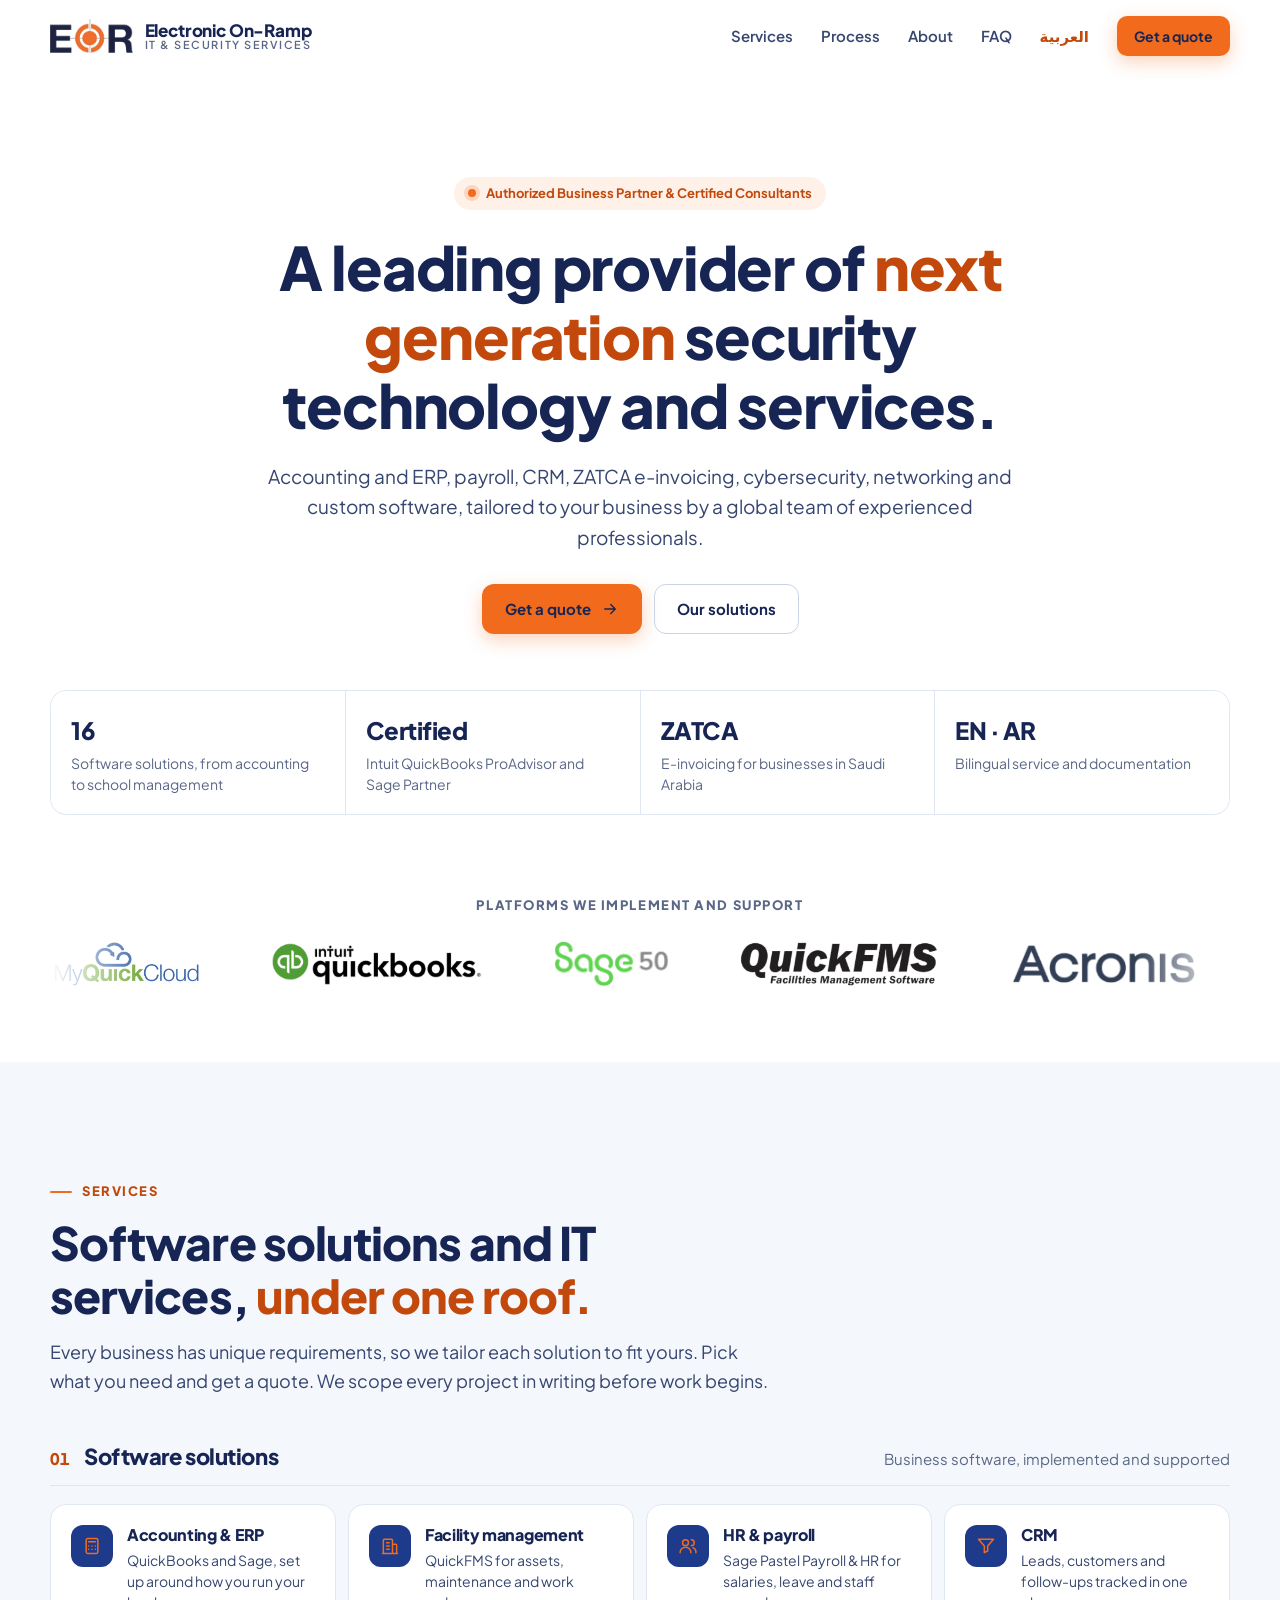
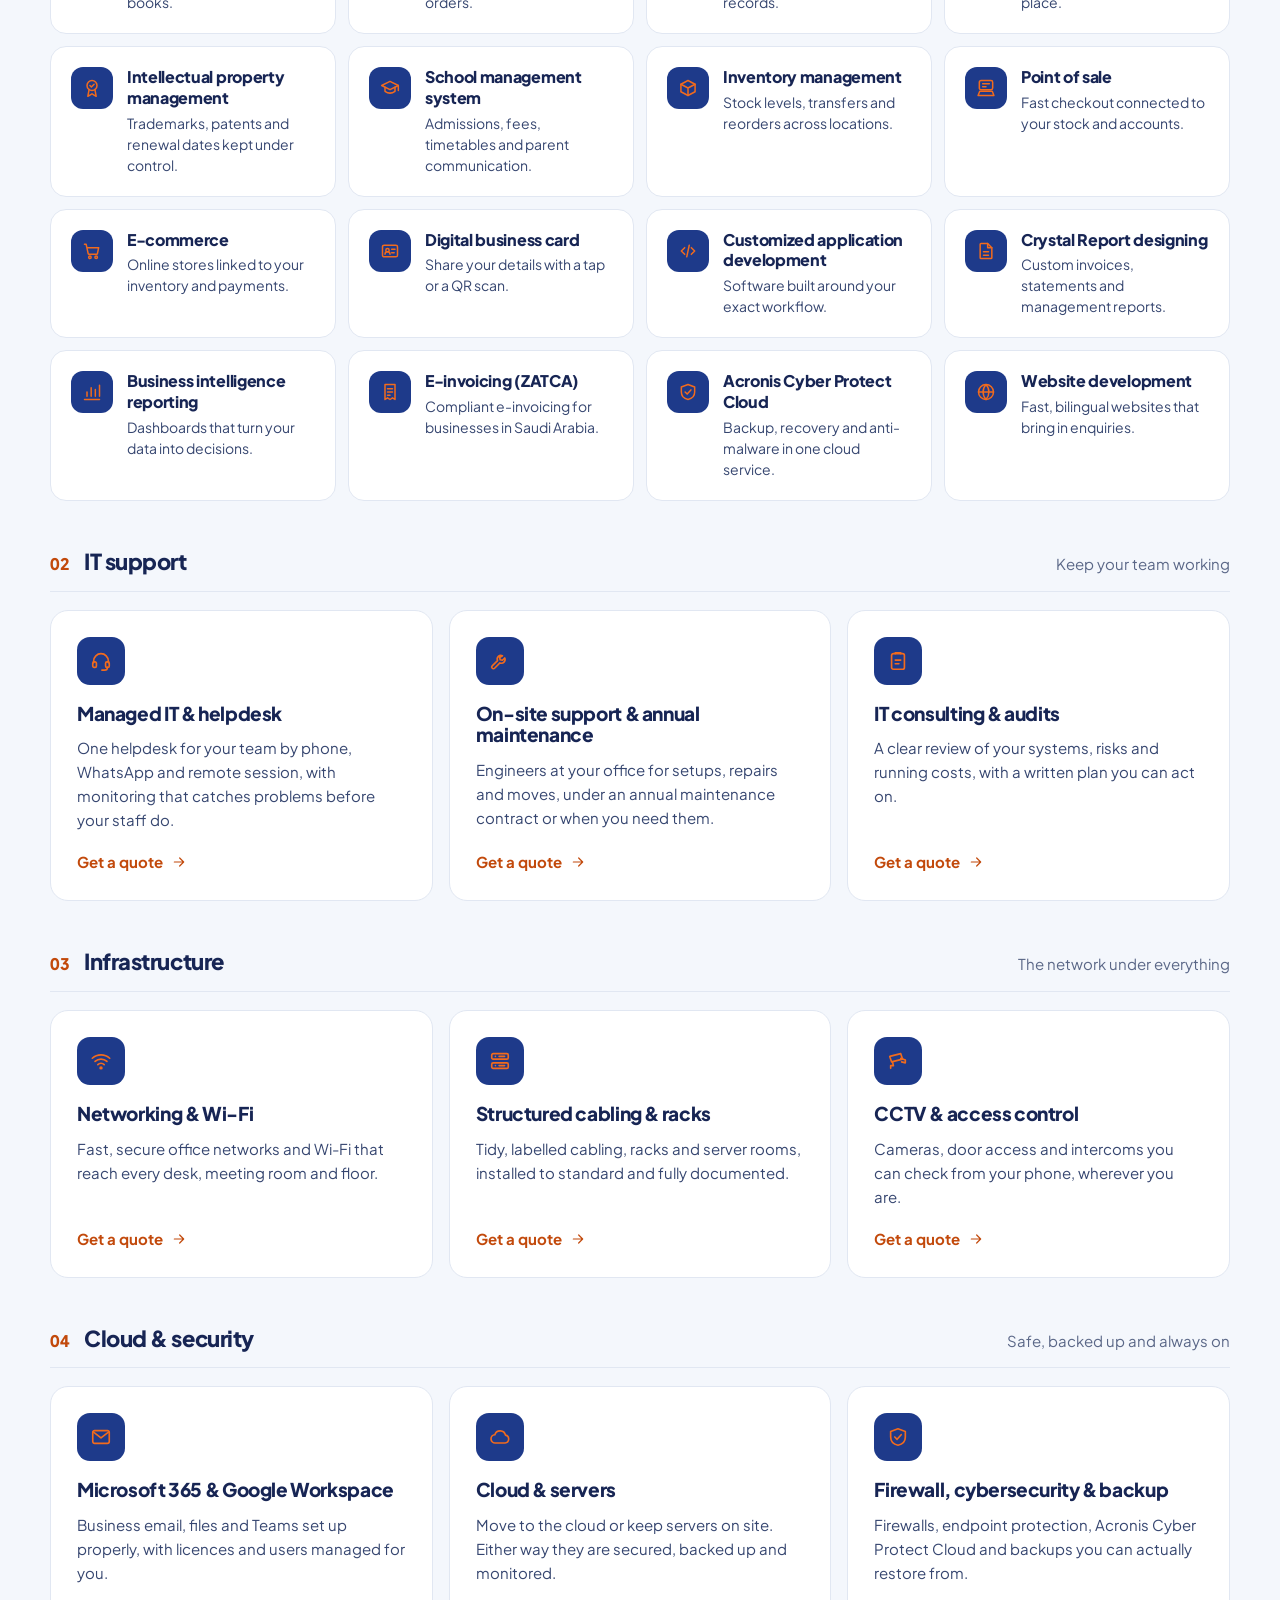
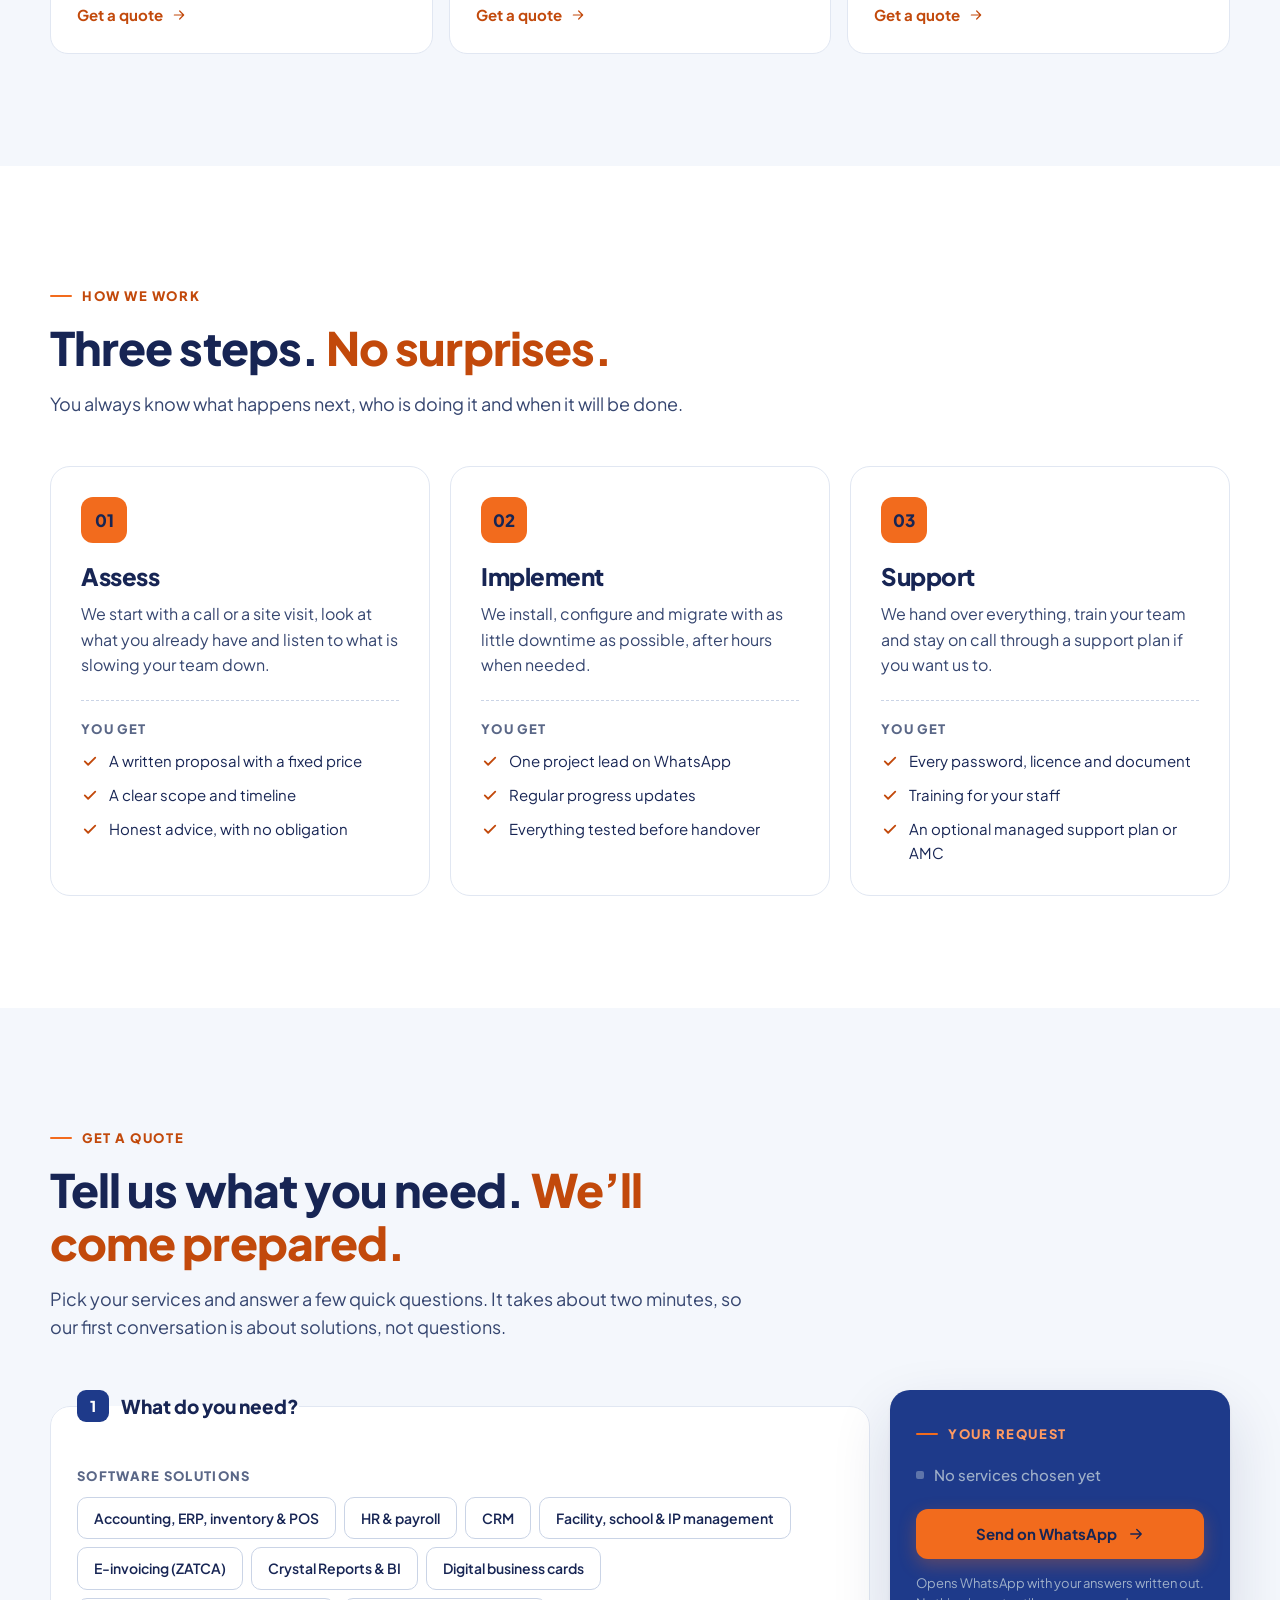
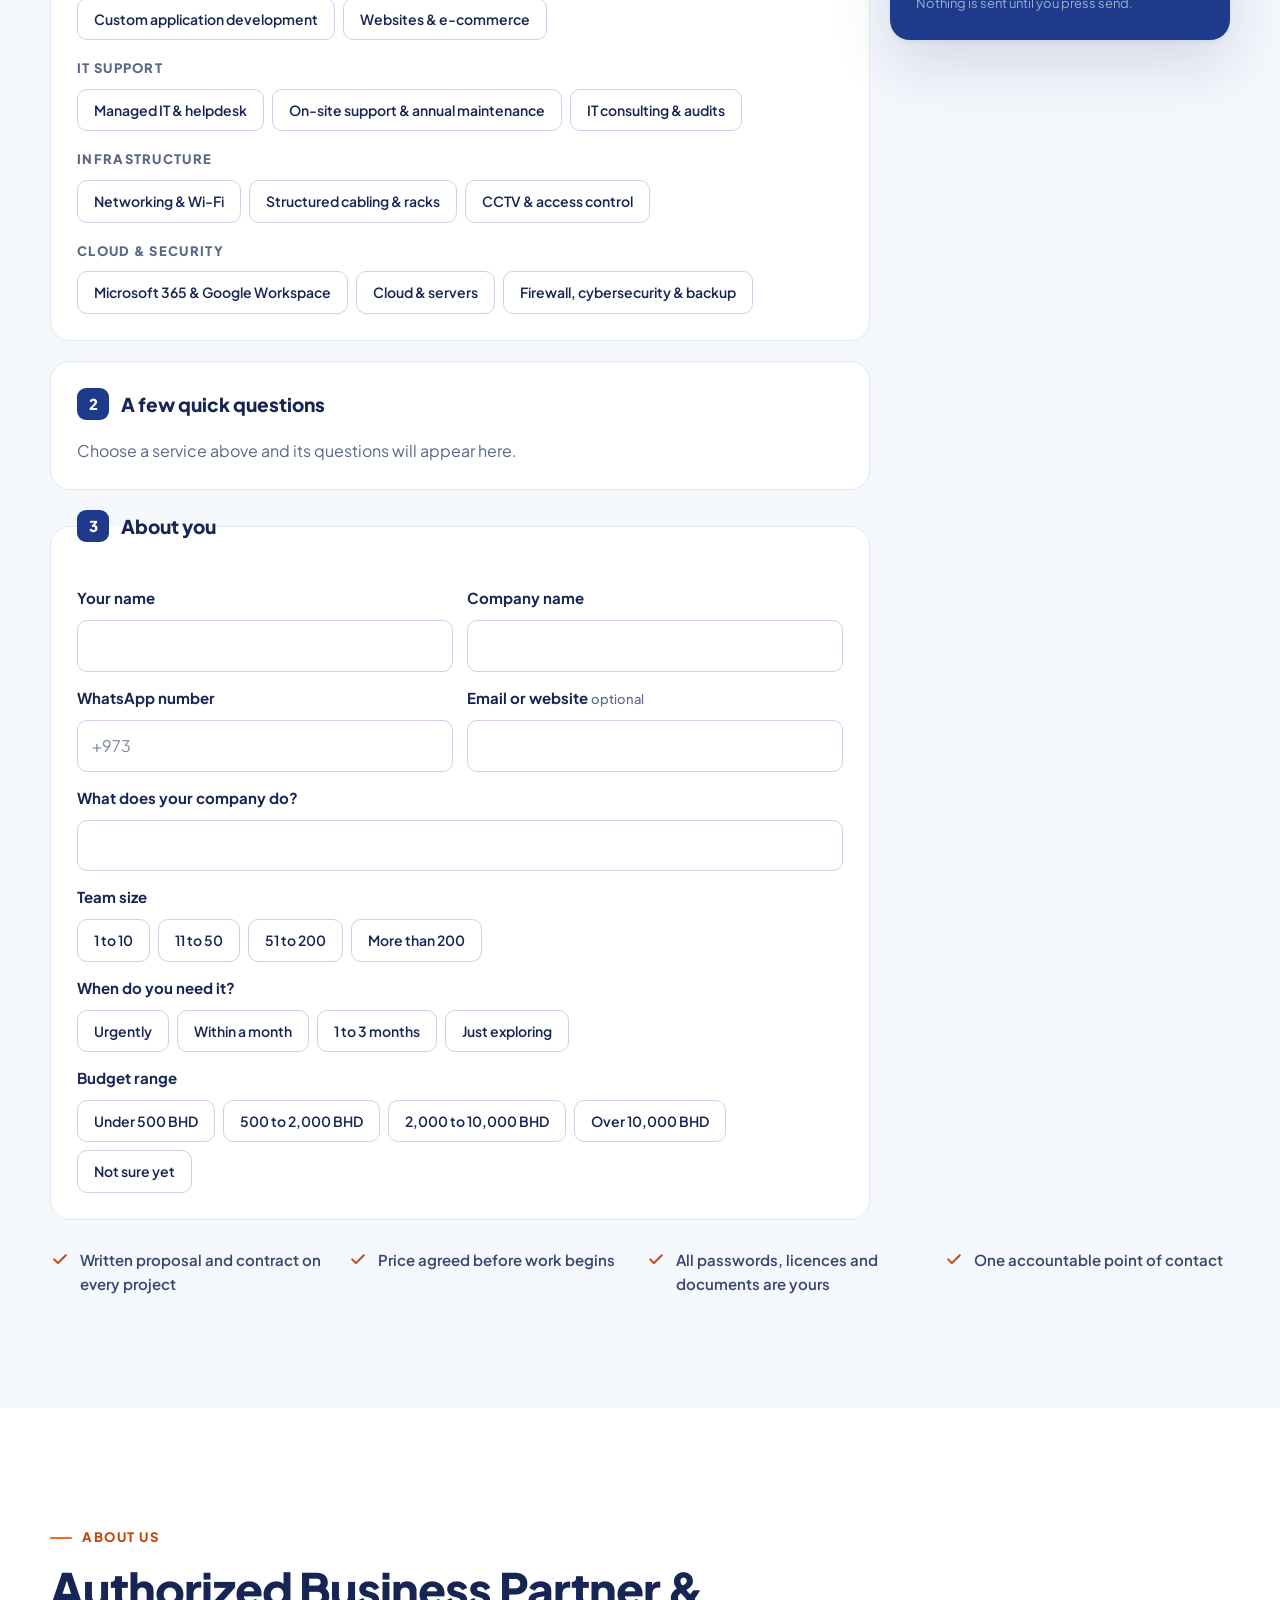
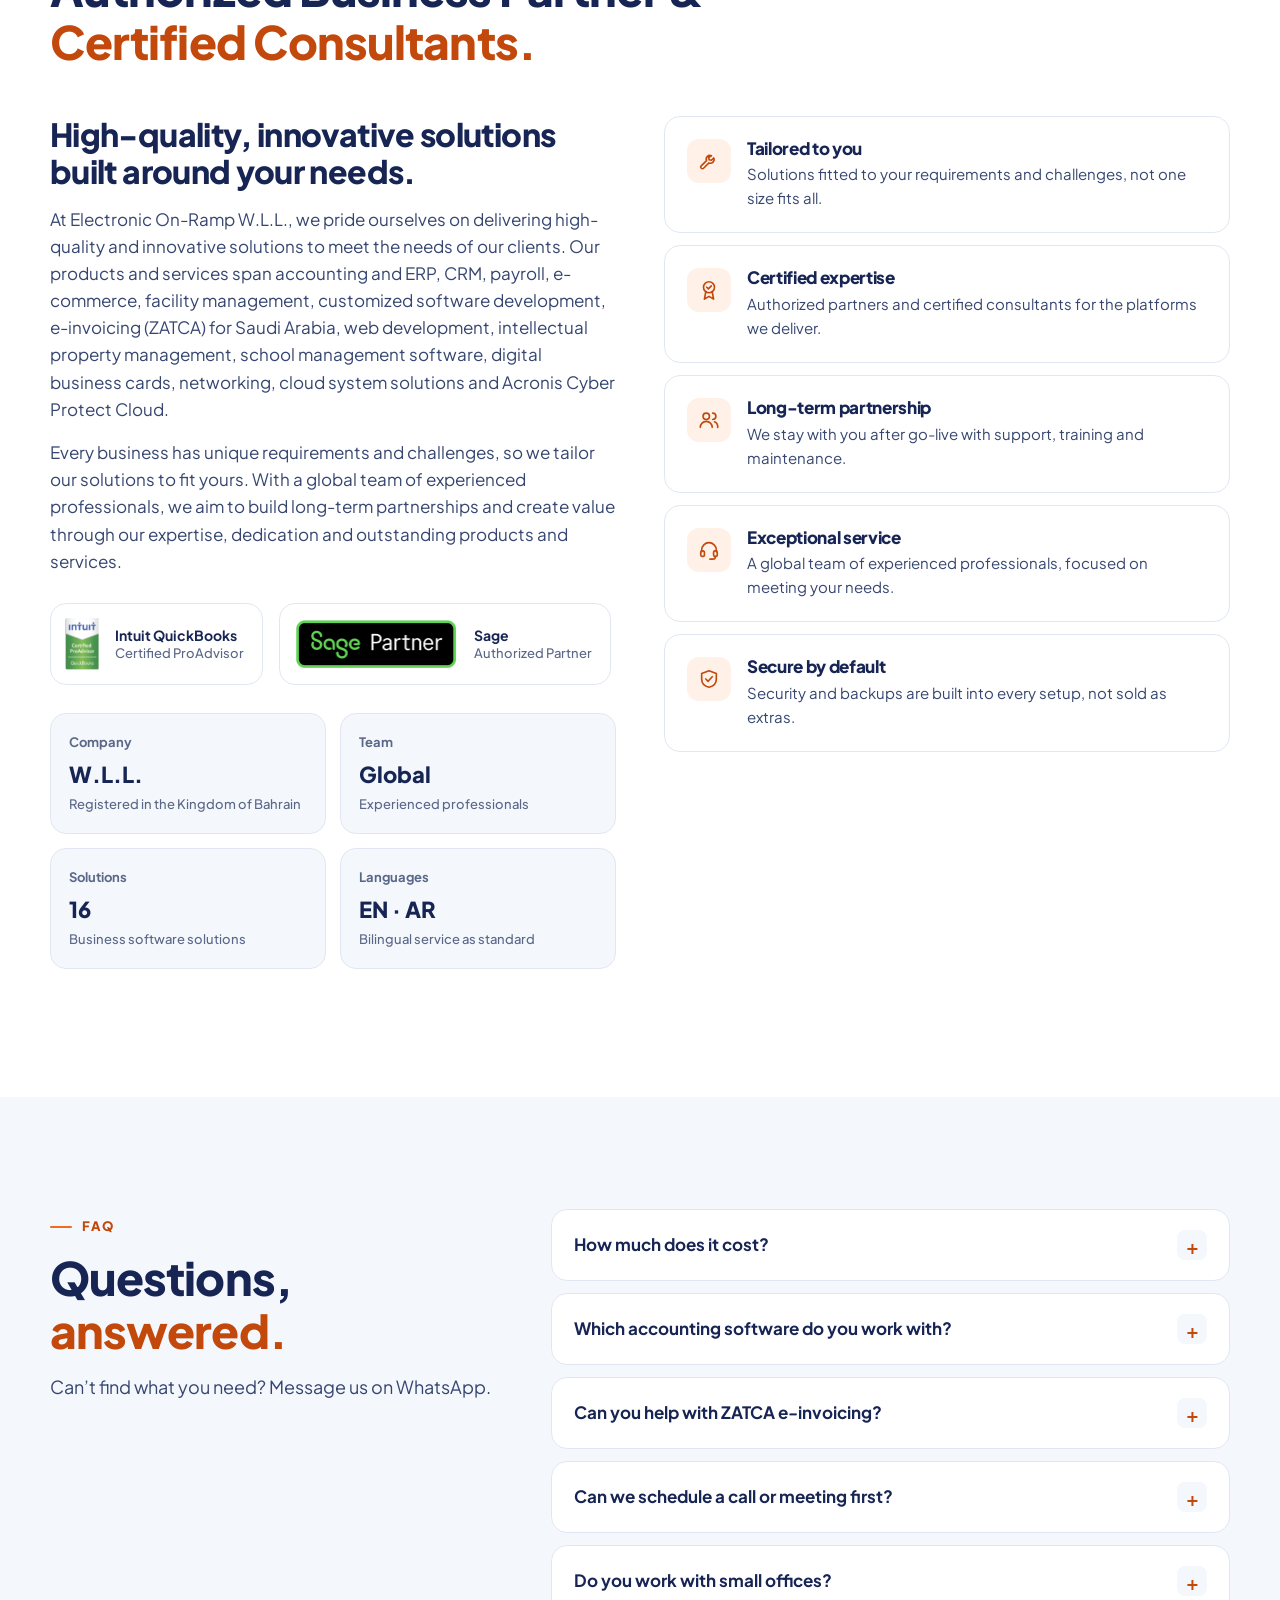
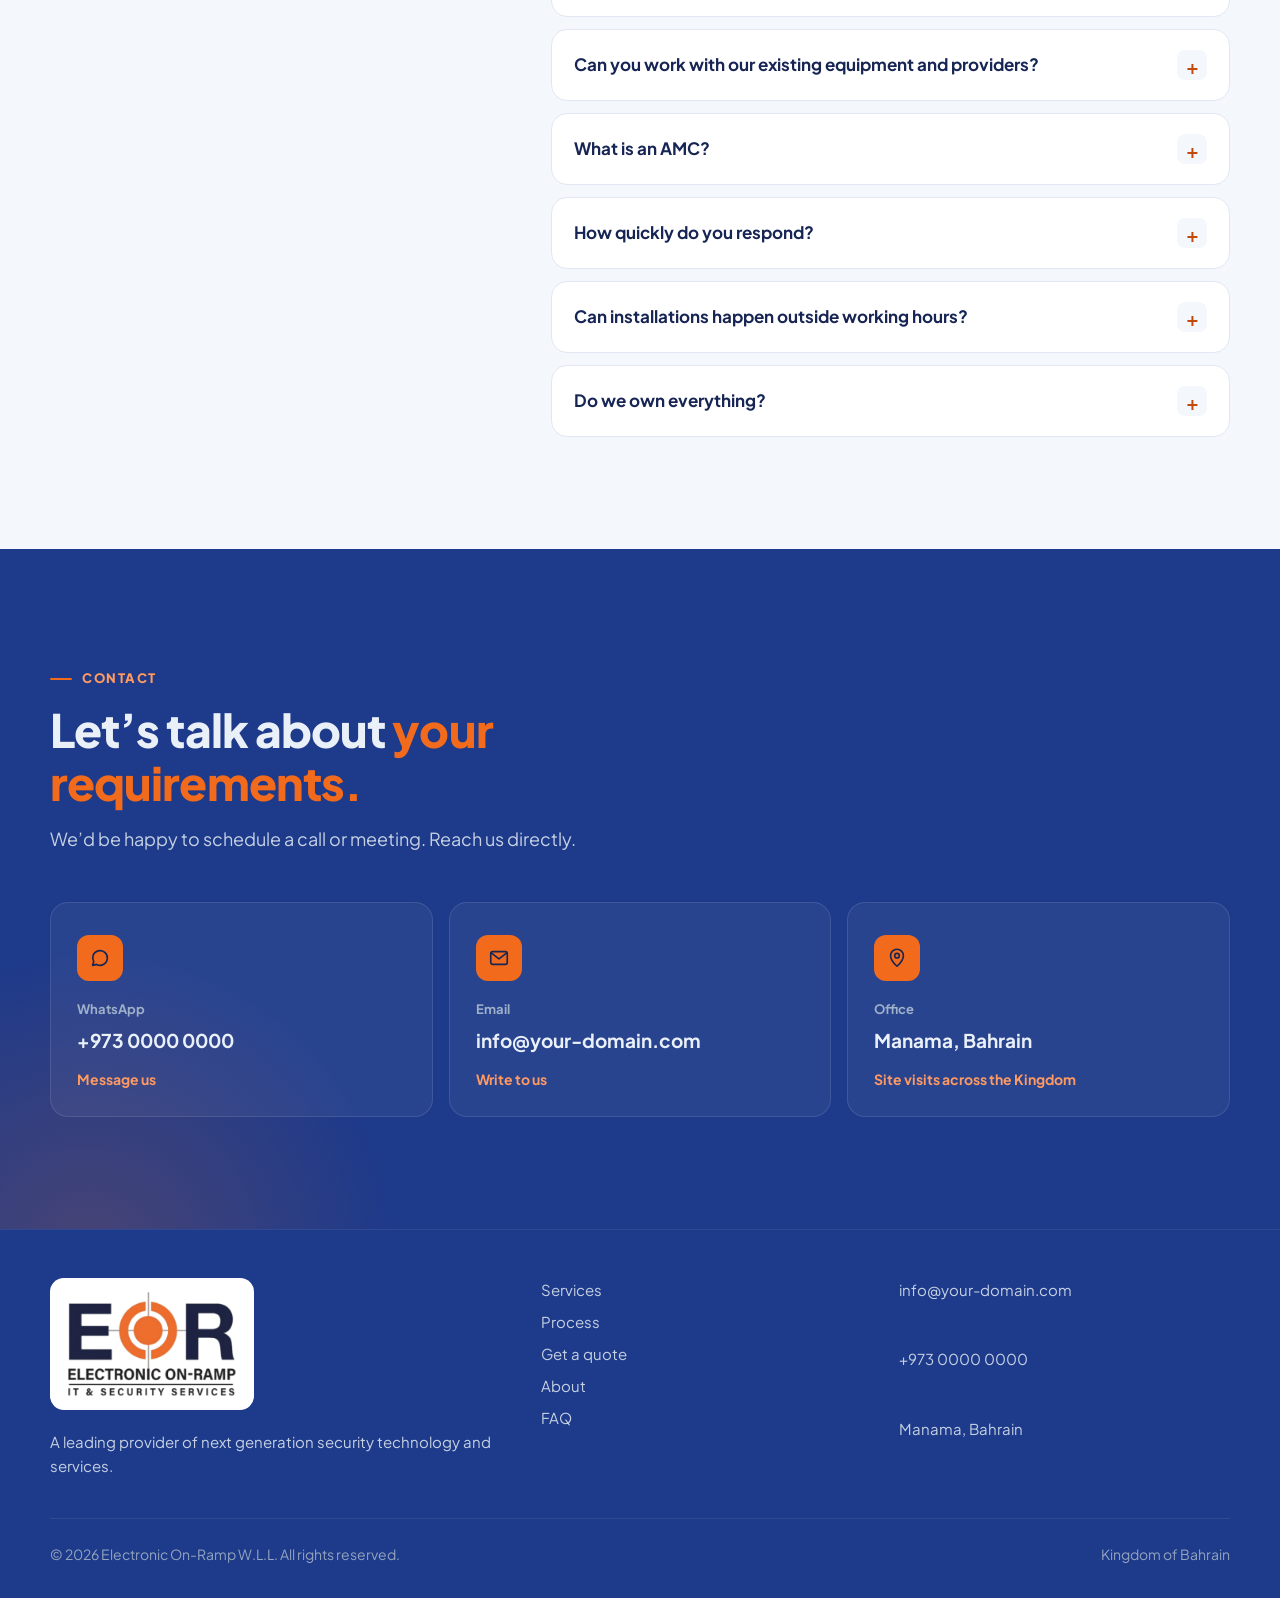
==== commit 5c136056: "Rebrand with EOR logo, partner marquee and software solutions - Plain centered hero with the company" ====
--- a/index.html
+++ b/index.html
@@ -3,29 +3,28 @@
 <head>
 <meta charset="utf-8">
 <meta name="viewport" content="width=device-width, initial-scale=1, viewport-fit=cover">
-<title>Electronic On-Ramp W.L.L. | IT Support, Networks, Cloud &amp; Software</title>
-<meta name="description" content="Electronic On-Ramp W.L.L. is an IT partner for growing businesses: managed IT support, networking and cabling, CCTV, Microsoft 365, cloud, cybersecurity, custom software and websites.">
+<title>Electronic On-Ramp W.L.L. | IT &amp; Security Services, Accounting &amp; ERP Software</title>
+<meta name="description" content="Electronic On-Ramp W.L.L., a leading provider of next generation security technology and services. Sage and QuickBooks partner for accounting, ERP, payroll and CRM, plus ZATCA e-invoicing, Acronis Cyber Protect Cloud, networking, cloud and custom software.">
 <link rel="canonical" href="https://electronic-onramp.vercel.app/">
 <link rel="alternate" hreflang="en" href="https://electronic-onramp.vercel.app/">
 <link rel="alternate" hreflang="ar" href="https://electronic-onramp.vercel.app/ar/">
 <link rel="alternate" hreflang="x-default" href="https://electronic-onramp.vercel.app/">
 <meta name="theme-color" content="#FFFFFF">
-<script>(function(){var d=document.documentElement,t;try{t=localStorage.getItem('eor-theme')}catch(e){}d.dataset.theme=t==='dark'?'dark':'light'})()</script>
 <link rel="icon" href="/assets/icons/favicon.svg" type="image/svg+xml">
 <link rel="icon" href="/assets/icons/favicon-32.png" sizes="32x32" type="image/png">
 <link rel="apple-touch-icon" href="/assets/icons/apple-touch-icon.png">
 <link rel="manifest" href="/manifest.webmanifest">
 <meta property="og:type" content="website">
 <meta property="og:site_name" content="Electronic On-Ramp W.L.L.">
-<meta property="og:title" content="Electronic On-Ramp W.L.L. | IT that keeps your business moving">
-<meta property="og:description" content="Managed IT support, networks, cloud, cybersecurity and software for growing businesses.">
+<meta property="og:title" content="Electronic On-Ramp W.L.L. | IT &amp; Security Services">
+<meta property="og:description" content="A leading provider of next generation security technology and services.">
 <meta property="og:url" content="https://electronic-onramp.vercel.app/">
 <meta property="og:image" content="https://electronic-onramp.vercel.app/assets/social/og-image.png">
 <meta name="twitter:card" content="summary_large_image">
 <link rel="preconnect" href="https://fonts.googleapis.com">
 <link rel="preconnect" href="https://fonts.gstatic.com" crossorigin>
 <link href="https://fonts.googleapis.com/css2?family=Plus+Jakarta+Sans:wght@400;500;600;700;800&amp;display=swap" rel="stylesheet">
-<link rel="stylesheet" href="/styles.css?v=1">
+<link rel="stylesheet" href="/styles.css?v=2">
 <script type="application/ld+json">
 {
   "@context": "https://schema.org",
@@ -34,8 +33,9 @@
   "url": "https://electronic-onramp.vercel.app/",
   "logo": "https://electronic-onramp.vercel.app/assets/icons/icon-512.png",
   "image": "https://electronic-onramp.vercel.app/assets/social/og-image.png",
+  "slogan": "A leading provider of next generation security technology and services.",
   "address": { "@type": "PostalAddress", "addressCountry": "BH" },
-  "knowsAbout": ["Managed IT support", "Helpdesk", "Annual maintenance contracts", "IT consulting", "Networking", "Wi-Fi", "Structured cabling", "CCTV", "Access control", "Microsoft 365", "Google Workspace", "Cloud migration", "Servers", "Cybersecurity", "Backup", "Custom software", "ERP", "CRM", "Website development"]
+  "knowsAbout": ["Accounting and ERP", "Sage", "QuickBooks", "HR and payroll", "CRM", "Facility management software", "Intellectual property management", "School management software", "Inventory management", "Point of sale", "E-commerce", "Digital business cards", "Custom application development", "Crystal Reports", "Business intelligence", "ZATCA e-invoicing", "Acronis Cyber Protect Cloud", "Managed IT support", "Annual maintenance contracts", "Networking", "Structured cabling", "CCTV", "Microsoft 365", "Cloud", "Firewall", "Cybersecurity", "Website development"]
 }
 </script>
 </head>
@@ -44,8 +44,6 @@
   <symbol id="i-arrow" viewBox="0 0 24 24"><path d="M5 12h14M13 6l6 6-6 6"/></symbol>
   <symbol id="i-check" viewBox="0 0 24 24"><path d="M5 12.5l4.5 4.5L19 7.5"/></symbol>
   <symbol id="i-menu" viewBox="0 0 24 24"><path d="M4 7h16M4 12h16M4 17h16"/></symbol>
-  <symbol id="i-sun" viewBox="0 0 24 24"><circle cx="12" cy="12" r="4"/><path d="M12 2v2M12 20v2M4.9 4.9l1.4 1.4M17.7 17.7l1.4 1.4M2 12h2M20 12h2M4.9 19.1l1.4-1.4M17.7 6.3l1.4-1.4"/></symbol>
-  <symbol id="i-moon" viewBox="0 0 24 24"><path d="M20 14.5A8 8 0 0 1 9.5 4a8 8 0 1 0 10.5 10.5z"/></symbol>
   <symbol id="i-headset" viewBox="0 0 24 24"><path d="M4 14v-2a8 8 0 0 1 16 0v2"/><rect x="3" y="13" width="4" height="6" rx="1.5"/><rect x="17" y="13" width="4" height="6" rx="1.5"/><path d="M19 19a3 3 0 0 1-3 3h-3"/></symbol>
   <symbol id="i-tool" viewBox="0 0 24 24"><path d="M14.7 6.3a4 4 0 0 0-5.4 5.2L3.5 17.3a1.8 1.8 0 0 0 2.6 2.6l5.8-5.8a4 4 0 0 0 5.2-5.4l-2.5 2.5-2.4-.6-.6-2.4z"/></symbol>
   <symbol id="i-clipboard" viewBox="0 0 24 24"><rect x="5" y="4" width="14" height="17" rx="2"/><path d="M9 4V3h6v1M9 11h6M9 15h4"/></symbol>
@@ -56,11 +54,20 @@
   <symbol id="i-cloud" viewBox="0 0 24 24"><path d="M7 18.5a4.5 4.5 0 0 1-.6-9A6 6 0 0 1 18 10a4.3 4.3 0 0 1-.5 8.5z"/></symbol>
   <symbol id="i-shield" viewBox="0 0 24 24"><path d="M12 3l8 3v6c0 5-3.5 8-8 9-4.5-1-8-4-8-9V6z"/><path d="M8.5 12l2.5 2.5 4.5-5"/></symbol>
   <symbol id="i-code" viewBox="0 0 24 24"><path d="M8 8l-4 4 4 4M16 8l4 4-4 4M13.5 5l-3 14"/></symbol>
-  <symbol id="i-layers" viewBox="0 0 24 24"><path d="M12 3l9 5-9 5-9-5z"/><path d="M3 13l9 5 9-5"/></symbol>
   <symbol id="i-globe" viewBox="0 0 24 24"><circle cx="12" cy="12" r="9"/><path d="M3 12h18M12 3c2.5 2.7 3.5 5.7 3.5 9s-1 6.3-3.5 9c-2.5-2.7-3.5-5.7-3.5-9s1-6.3 3.5-9z"/></symbol>
-  <symbol id="i-server" viewBox="0 0 24 24"><rect x="4" y="3" width="16" height="7" rx="1.5"/><rect x="4" y="14" width="16" height="7" rx="1.5"/><path d="M8 6.5h.01M8 17.5h.01"/></symbol>
-  <symbol id="i-bolt" viewBox="0 0 24 24"><path d="M13 2L4 14h7l-1 8 9-12h-7z"/></symbol>
-  <symbol id="i-key" viewBox="0 0 24 24"><circle cx="8" cy="15" r="4"/><path d="M11 12l9-9M17 6l3 3M15 8l2 2"/></symbol>
+  <symbol id="i-calc" viewBox="0 0 24 24"><rect x="5" y="3" width="14" height="18" rx="2"/><path d="M8 7h8M8 12h.01M12 12h.01M16 12h.01M8 16h.01M12 16h.01M16 16h.01"/></symbol>
+  <symbol id="i-building" viewBox="0 0 24 24"><path d="M4 21V5a1 1 0 0 1 1-1h9a1 1 0 0 1 1 1v16M15 10h4a1 1 0 0 1 1 1v10M3 21h18M8 8h3M8 12h3M8 16h3"/></symbol>
+  <symbol id="i-users" viewBox="0 0 24 24"><circle cx="9" cy="8" r="3.5"/><path d="M2.5 20a6.5 6.5 0 0 1 13 0M16 4.5a3.5 3.5 0 0 1 0 7M18 14a6 6 0 0 1 3.5 6"/></symbol>
+  <symbol id="i-funnel" viewBox="0 0 24 24"><path d="M3 4h18l-7 8v6l-4 2v-8z"/></symbol>
+  <symbol id="i-badge" viewBox="0 0 24 24"><circle cx="12" cy="9" r="6"/><path d="M8.5 13.8L7 22l5-3 5 3-1.5-8.2M9.5 9l1.8 1.8L14.5 7.5"/></symbol>
+  <symbol id="i-cap" viewBox="0 0 24 24"><path d="M2 9l10-5 10 5-10 5z"/><path d="M6 11v5c3.5 2.5 8.5 2.5 12 0v-5M22 9v6"/></symbol>
+  <symbol id="i-box" viewBox="0 0 24 24"><path d="M12 3l8.5 4.5v9L12 21l-8.5-4.5v-9z"/><path d="M3.5 7.5L12 12l8.5-4.5M12 12v9"/></symbol>
+  <symbol id="i-pos" viewBox="0 0 24 24"><rect x="4" y="3" width="16" height="11" rx="2"/><path d="M8 7h8M8 10.5h4M2.5 21h19l-2-5h-15z"/></symbol>
+  <symbol id="i-cart" viewBox="0 0 24 24"><path d="M3 4h2l2.4 11.2a1 1 0 0 0 1 .8h9.1a1 1 0 0 0 1-.8L20 8H6.2"/><circle cx="9.5" cy="19.5" r="1.5"/><circle cx="17" cy="19.5" r="1.5"/></symbol>
+  <symbol id="i-idcard" viewBox="0 0 24 24"><rect x="3" y="5" width="18" height="14" rx="2"/><circle cx="9" cy="11" r="2"/><path d="M6 16a3 3 0 0 1 6 0M14 10h4M14 14h3"/></symbol>
+  <symbol id="i-file" viewBox="0 0 24 24"><path d="M14 3H6a1 1 0 0 0-1 1v16a1 1 0 0 0 1 1h12a1 1 0 0 0 1-1V8z"/><path d="M14 3v5h5M9 13h6M9 17h6"/></symbol>
+  <symbol id="i-chart" viewBox="0 0 24 24"><path d="M3 21h18M6 17v-5M11 17V7M16 17v-8M21 17V4"/></symbol>
+  <symbol id="i-receipt" viewBox="0 0 24 24"><path d="M6 3h12v18l-3-2-3 2-3-2-3 2z"/><path d="M9 8h6M9 12h6M9 16h3"/></symbol>
   <symbol id="i-chat" viewBox="0 0 24 24"><path d="M20 12a8 8 0 0 1-11.8 7L4 20l1.1-4A8 8 0 1 1 20 12z"/></symbol>
   <symbol id="i-pin" viewBox="0 0 24 24"><path d="M12 21s-7-6.2-7-11.5a7 7 0 0 1 14 0C19 14.8 12 21 12 21z"/><circle cx="12" cy="9.5" r="2.5"/></symbol>
 </svg>
@@ -70,8 +77,8 @@
 <header class="site-header" id="top">
   <div class="wrap header-inner">
     <a class="brand" href="#top" aria-label="Electronic On-Ramp W.L.L., home">
-      <svg class="brand-mark" viewBox="0 0 48 48" aria-hidden="true"><rect width="48" height="48" rx="12"/><path d="M10 35h10l15-19M26.5 15H35.5V24" fill="none" stroke="#F26B1D" stroke-width="5" stroke-linecap="round" stroke-linejoin="round"/></svg>
-      <span class="brand-name"><strong>Electronic On-Ramp</strong><small>W.L.L. · IT Solutions</small></span>
+      <img class="brand-mark" src="/assets/brand/eor-mark.png" width="418" height="172" alt="">
+      <span class="brand-name"><strong>Electronic On-Ramp</strong><small>IT &amp; Security Services</small></span>
     </a>
     <nav class="nav" id="nav" aria-label="Primary">
       <a href="#services">Services</a>
@@ -82,9 +89,6 @@
       <a class="btn btn-primary nav-cta" href="#start">Get a quote</a>
     </nav>
     <div class="header-actions">
-      <button class="icon-btn theme-toggle" type="button" data-to-dark="Switch to dark mode" data-to-light="Switch to light mode" aria-label="Switch to dark mode">
-        <svg class="icon sun" aria-hidden="true"><use href="#i-sun"/></svg><svg class="icon moon" aria-hidden="true"><use href="#i-moon"/></svg>
-      </button>
       <a class="btn btn-primary btn-sm" href="#start">Get a quote</a>
       <button class="icon-btn nav-toggle" type="button" aria-controls="nav" aria-expanded="false" aria-label="Open menu"><svg class="icon" aria-hidden="true"><use href="#i-menu"/></svg></button>
     </div>
@@ -95,63 +99,99 @@
   <!-- HERO -->
   <section class="hero">
     <div class="wrap">
-      <div class="hero-grid">
-        <div>
-          <p class="eyebrow"><span class="dot"></span>Your IT partner in Bahrain</p>
-          <h1>IT that keeps your business <em>moving.</em></h1>
-          <p class="lead">Support, networks, cloud, security and software from one accountable team. Every project has a fixed scope, a written proposal and engineers who answer when you call.</p>
-          <div class="hero-cta">
-            <a class="btn btn-primary" href="#start">Get a quote <svg class="icon arrow" aria-hidden="true"><use href="#i-arrow"/></svg></a>
-            <a class="btn btn-ghost" href="#services">Explore services</a>
-          </div>
-        </div>
-        <div class="hero-visual" aria-hidden="true">
-          <div class="panel">
-            <div class="panel-head">
-              <span class="dots"><i></i><i></i><i></i></span>
-              <p>Office IT overview</p>
-              <span class="pill">All systems normal</span>
-            </div>
-            <ul class="panel-rows">
-              <li><span class="ic"><svg class="icon"><use href="#i-shield"/></svg></span><b>Firewall &amp; internet</b><span class="ok">Online</span></li>
-              <li><span class="ic"><svg class="icon"><use href="#i-wifi"/></svg></span><b>Wi-Fi access points</b><span>12 / 12 up</span></li>
-              <li><span class="ic"><svg class="icon"><use href="#i-server"/></svg></span><b>Nightly backup</b><span class="ok">Completed</span></li>
-              <li><span class="ic"><svg class="icon"><use href="#i-mail"/></svg></span><b>Microsoft 365</b><span class="ok">Healthy</span></li>
-              <li><span class="ic"><svg class="icon"><use href="#i-headset"/></svg></span><b>Open tickets</b><span>2 in progress</span></li>
-            </ul>
-            <div class="panel-bars"><i style="--h:42%"></i><i style="--h:58%"></i><i style="--h:50%"></i><i style="--h:72%"></i><i style="--h:64%"></i><i style="--h:86%"></i><i style="--h:70%"></i><i style="--h:92%"></i><i style="--h:80%"></i><i style="--h:96%"></i><i style="--h:88%"></i><i style="--h:100%"></i></div>
-          </div>
-          <div class="panel-float"><span class="ic"><svg class="icon"><use href="#i-bolt"/></svg></span><div><b>Ticket resolved</b><span>Printer back online, 3rd floor</span></div></div>
+      <div class="hero-copy">
+        <p class="eyebrow"><span class="dot"></span>Authorized Business Partner &amp; Certified Consultants</p>
+        <h1>A leading provider of <em>next generation</em> security technology and services.</h1>
+        <p class="lead">Accounting and ERP, payroll, CRM, ZATCA e-invoicing, cybersecurity, networking and custom software, tailored to your business by a global team of experienced professionals.</p>
+        <div class="hero-cta">
+          <a class="btn btn-primary" href="#start">Get a quote <svg class="icon arrow" aria-hidden="true"><use href="#i-arrow"/></svg></a>
+          <a class="btn btn-ghost" href="#services">Our solutions</a>
         </div>
       </div>
       <ul class="stats">
-        <li><strong>1 team</strong><span>For support, networks, cloud and software</span></li>
-        <li><strong>Fixed</strong><span>Scope and price agreed in writing first</span></li>
-        <li><strong>100%</strong><span>Of passwords, licences and documents handed to you</span></li>
+        <li><strong>16</strong><span>Software solutions, from accounting to school management</span></li>
+        <li><strong>Certified</strong><span>Intuit QuickBooks ProAdvisor and Sage Partner</span></li>
+        <li><strong>ZATCA</strong><span>E-invoicing for businesses in Saudi Arabia</span></li>
         <li><strong>EN · AR</strong><span>Bilingual service and documentation</span></li>
       </ul>
     </div>
   </section>
 
+  <!-- PARTNER LOGOS -->
+  <section class="partners" aria-labelledby="partners-label">
+    <div class="wrap">
+      <p class="partners-label" id="partners-label">Platforms we implement and support</p>
+      <div class="marquee">
+        <div class="marquee-track">
+          <ul>
+          <li><img src="/assets/partners/myquickcloud.png" width="276" height="94" alt="MyQuickCloud" loading="lazy" decoding="async"></li>
+          <li><img src="/assets/partners/quickbooks.png" width="313" height="74" alt="Intuit QuickBooks" loading="lazy" decoding="async"></li>
+          <li><img src="/assets/partners/sage-50.png" width="246" height="105" alt="Sage 50" loading="lazy" decoding="async"></li>
+          <li><img src="/assets/partners/quickfms.png" width="351" height="89" alt="QuickFMS Facilities Management Software" loading="lazy" decoding="async"></li>
+          <li><img src="/assets/partners/acronis.png" width="219" height="58" alt="Acronis" loading="lazy" decoding="async"></li>
+          <li><img src="/assets/partners/sage-200-evolution.png" width="432" height="87" alt="Sage 200 Evolution" loading="lazy" decoding="async"></li>
+          <li><img src="/assets/partners/quickbooks-online.png" width="312" height="106" alt="Intuit QuickBooks Online" loading="lazy" decoding="async"></li>
+          <li><img src="/assets/partners/sage-pastel-payroll.png" width="237" height="107" alt="Sage Pastel Payroll &amp; HR" loading="lazy" decoding="async"></li>
+          <li><img src="/assets/partners/freelife.png" width="311" height="149" alt="FreeLife" loading="lazy" decoding="async"></li>
+          <li><img src="/assets/partners/sage-business-cloud.png" width="332" height="113" alt="Sage Business Cloud Accounting" loading="lazy" decoding="async"></li>
+          </ul>
+          <ul aria-hidden="true">
+          <li><img src="/assets/partners/myquickcloud.png" width="276" height="94" alt="" loading="lazy" decoding="async"></li>
+          <li><img src="/assets/partners/quickbooks.png" width="313" height="74" alt="" loading="lazy" decoding="async"></li>
+          <li><img src="/assets/partners/sage-50.png" width="246" height="105" alt="" loading="lazy" decoding="async"></li>
+          <li><img src="/assets/partners/quickfms.png" width="351" height="89" alt="" loading="lazy" decoding="async"></li>
+          <li><img src="/assets/partners/acronis.png" width="219" height="58" alt="" loading="lazy" decoding="async"></li>
+          <li><img src="/assets/partners/sage-200-evolution.png" width="432" height="87" alt="" loading="lazy" decoding="async"></li>
+          <li><img src="/assets/partners/quickbooks-online.png" width="312" height="106" alt="" loading="lazy" decoding="async"></li>
+          <li><img src="/assets/partners/sage-pastel-payroll.png" width="237" height="107" alt="" loading="lazy" decoding="async"></li>
+          <li><img src="/assets/partners/freelife.png" width="311" height="149" alt="" loading="lazy" decoding="async"></li>
+          <li><img src="/assets/partners/sage-business-cloud.png" width="332" height="113" alt="" loading="lazy" decoding="async"></li>
+          </ul>
+        </div>
+      </div>
+    </div>
+  </section>
+
   <!-- SERVICES -->
   <section class="section section-tint" id="services">
     <div class="wrap">
       <header class="sec-head">
         <p class="label">Services</p>
-        <h2>Everything your business runs on, <em>under one roof.</em></h2>
-        <p>Twelve services in four areas. Pick what you need and get a quote. We scope every project in writing before work begins.</p>
+        <h2>Software solutions and IT services, <em>under one roof.</em></h2>
+        <p>Every business has unique requirements, so we tailor each solution to fit yours. Pick what you need and get a quote. We scope every project in writing before work begins.</p>
       </header>
       <div class="svc-groups">
         <div>
-          <div class="svc-group-head"><span>01</span><h3>IT support</h3><p>Keep your team working</p></div>
+          <div class="svc-group-head"><span>01</span><h3>Software solutions</h3><p>Business software, implemented and supported</p></div>
+          <div class="sol-grid">
+            <a class="sol" href="#start" data-pick="acct"><span class="ic"><svg class="icon"><use href="#i-calc"/></svg></span><h4>Accounting &amp; ERP</h4><p>QuickBooks and Sage, set up around how you run your books.</p></a>
+            <a class="sol" href="#start" data-pick="industry"><span class="ic"><svg class="icon"><use href="#i-building"/></svg></span><h4>Facility management</h4><p>QuickFMS for assets, maintenance and work orders.</p></a>
+            <a class="sol" href="#start" data-pick="payroll"><span class="ic"><svg class="icon"><use href="#i-users"/></svg></span><h4>HR &amp; payroll</h4><p>Sage Pastel Payroll &amp; HR for salaries, leave and staff records.</p></a>
+            <a class="sol" href="#start" data-pick="crm"><span class="ic"><svg class="icon"><use href="#i-funnel"/></svg></span><h4>CRM</h4><p>Leads, customers and follow-ups tracked in one place.</p></a>
+            <a class="sol" href="#start" data-pick="industry"><span class="ic"><svg class="icon"><use href="#i-badge"/></svg></span><h4>Intellectual property management</h4><p>Trademarks, patents and renewal dates kept under control.</p></a>
+            <a class="sol" href="#start" data-pick="industry"><span class="ic"><svg class="icon"><use href="#i-cap"/></svg></span><h4>School management system</h4><p>Admissions, fees, timetables and parent communication.</p></a>
+            <a class="sol" href="#start" data-pick="acct"><span class="ic"><svg class="icon"><use href="#i-box"/></svg></span><h4>Inventory management</h4><p>Stock levels, transfers and reorders across locations.</p></a>
+            <a class="sol" href="#start" data-pick="acct"><span class="ic"><svg class="icon"><use href="#i-pos"/></svg></span><h4>Point of sale</h4><p>Fast checkout connected to your stock and accounts.</p></a>
+            <a class="sol" href="#start" data-pick="web"><span class="ic"><svg class="icon"><use href="#i-cart"/></svg></span><h4>E-commerce</h4><p>Online stores linked to your inventory and payments.</p></a>
+            <a class="sol" href="#start" data-pick="dbc"><span class="ic"><svg class="icon"><use href="#i-idcard"/></svg></span><h4>Digital business card</h4><p>Share your details with a tap or a QR scan.</p></a>
+            <a class="sol" href="#start" data-pick="software"><span class="ic"><svg class="icon"><use href="#i-code"/></svg></span><h4>Customized application development</h4><p>Software built around your exact workflow.</p></a>
+            <a class="sol" href="#start" data-pick="reports"><span class="ic"><svg class="icon"><use href="#i-file"/></svg></span><h4>Crystal Report designing</h4><p>Custom invoices, statements and management reports.</p></a>
+            <a class="sol" href="#start" data-pick="reports"><span class="ic"><svg class="icon"><use href="#i-chart"/></svg></span><h4>Business intelligence reporting</h4><p>Dashboards that turn your data into decisions.</p></a>
+            <a class="sol" href="#start" data-pick="zatca"><span class="ic"><svg class="icon"><use href="#i-receipt"/></svg></span><h4>E-invoicing (ZATCA)</h4><p>Compliant e-invoicing for businesses in Saudi Arabia.</p></a>
+            <a class="sol" href="#start" data-pick="cyber"><span class="ic"><svg class="icon"><use href="#i-shield"/></svg></span><h4>Acronis Cyber Protect Cloud</h4><p>Backup, recovery and anti-malware in one cloud service.</p></a>
+            <a class="sol" href="#start" data-pick="web"><span class="ic"><svg class="icon"><use href="#i-globe"/></svg></span><h4>Website development</h4><p>Fast, bilingual websites that bring in enquiries.</p></a>
+          </div>
+        </div>
+        <div>
+          <div class="svc-group-head"><span>02</span><h3>IT support</h3><p>Keep your team working</p></div>
           <div class="svc-grid">
             <article class="svc"><span class="ic"><svg class="icon"><use href="#i-headset"/></svg></span><h4>Managed IT &amp; helpdesk</h4><p>One helpdesk for your team by phone, WhatsApp and remote session, with monitoring that catches problems before your staff do.</p><a class="svc-link" href="#start" data-pick="support">Get a quote <svg class="icon"><use href="#i-arrow"/></svg></a></article>
-            <article class="svc"><span class="ic"><svg class="icon"><use href="#i-tool"/></svg></span><h4>On-site support &amp; AMC</h4><p>Engineers at your office for setups, repairs and moves, under an annual maintenance contract or when you need them.</p><a class="svc-link" href="#start" data-pick="onsite">Get a quote <svg class="icon"><use href="#i-arrow"/></svg></a></article>
+            <article class="svc"><span class="ic"><svg class="icon"><use href="#i-tool"/></svg></span><h4>On-site support &amp; annual maintenance</h4><p>Engineers at your office for setups, repairs and moves, under an annual maintenance contract or when you need them.</p><a class="svc-link" href="#start" data-pick="onsite">Get a quote <svg class="icon"><use href="#i-arrow"/></svg></a></article>
             <article class="svc"><span class="ic"><svg class="icon"><use href="#i-clipboard"/></svg></span><h4>IT consulting &amp; audits</h4><p>A clear review of your systems, risks and running costs, with a written plan you can act on.</p><a class="svc-link" href="#start" data-pick="consult">Get a quote <svg class="icon"><use href="#i-arrow"/></svg></a></article>
           </div>
         </div>
         <div>
-          <div class="svc-group-head"><span>02</span><h3>Infrastructure</h3><p>The network under everything</p></div>
+          <div class="svc-group-head"><span>03</span><h3>Infrastructure</h3><p>The network under everything</p></div>
           <div class="svc-grid">
             <article class="svc"><span class="ic"><svg class="icon"><use href="#i-wifi"/></svg></span><h4>Networking &amp; Wi-Fi</h4><p>Fast, secure office networks and Wi-Fi that reach every desk, meeting room and floor.</p><a class="svc-link" href="#start" data-pick="network">Get a quote <svg class="icon"><use href="#i-arrow"/></svg></a></article>
             <article class="svc"><span class="ic"><svg class="icon"><use href="#i-cable"/></svg></span><h4>Structured cabling &amp; racks</h4><p>Tidy, labelled cabling, racks and server rooms, installed to standard and fully documented.</p><a class="svc-link" href="#start" data-pick="cabling">Get a quote <svg class="icon"><use href="#i-arrow"/></svg></a></article>
@@ -159,19 +199,11 @@
           </div>
         </div>
         <div>
-          <div class="svc-group-head"><span>03</span><h3>Cloud &amp; security</h3><p>Safe, backed up and always on</p></div>
+          <div class="svc-group-head"><span>04</span><h3>Cloud &amp; security</h3><p>Safe, backed up and always on</p></div>
           <div class="svc-grid">
             <article class="svc"><span class="ic"><svg class="icon"><use href="#i-mail"/></svg></span><h4>Microsoft 365 &amp; Google Workspace</h4><p>Business email, files and Teams set up properly, with licences and users managed for you.</p><a class="svc-link" href="#start" data-pick="m365">Get a quote <svg class="icon"><use href="#i-arrow"/></svg></a></article>
             <article class="svc"><span class="ic"><svg class="icon"><use href="#i-cloud"/></svg></span><h4>Cloud &amp; servers</h4><p>Move to the cloud or keep servers on site. Either way they are secured, backed up and monitored.</p><a class="svc-link" href="#start" data-pick="cloud">Get a quote <svg class="icon"><use href="#i-arrow"/></svg></a></article>
-            <article class="svc"><span class="ic"><svg class="icon"><use href="#i-shield"/></svg></span><h4>Cybersecurity &amp; backup</h4><p>Firewalls, endpoint protection, staff awareness and backups you can actually restore from.</p><a class="svc-link" href="#start" data-pick="cyber">Get a quote <svg class="icon"><use href="#i-arrow"/></svg></a></article>
-          </div>
-        </div>
-        <div>
-          <div class="svc-group-head"><span>04</span><h3>Software &amp; digital</h3><p>Tools that fit how you work</p></div>
-          <div class="svc-grid">
-            <article class="svc"><span class="ic"><svg class="icon"><use href="#i-code"/></svg></span><h4>Custom software &amp; automation</h4><p>Internal tools, dashboards and automations that replace spreadsheets and repetitive manual work.</p><a class="svc-link" href="#start" data-pick="software">Get a quote <svg class="icon"><use href="#i-arrow"/></svg></a></article>
-            <article class="svc"><span class="ic"><svg class="icon"><use href="#i-layers"/></svg></span><h4>ERP &amp; CRM</h4><p>Choose, set up and connect ERP and CRM systems so sales, stock and accounts live in one place.</p><a class="svc-link" href="#start" data-pick="erp">Get a quote <svg class="icon"><use href="#i-arrow"/></svg></a></article>
-            <article class="svc"><span class="ic"><svg class="icon"><use href="#i-globe"/></svg></span><h4>Websites &amp; apps</h4><p>Fast, bilingual websites and apps that turn visitors into enquiries and customers.</p><a class="svc-link" href="#start" data-pick="web">Get a quote <svg class="icon"><use href="#i-arrow"/></svg></a></article>
+            <article class="svc"><span class="ic"><svg class="icon"><use href="#i-shield"/></svg></span><h4>Firewall, cybersecurity &amp; backup</h4><p>Firewalls, endpoint protection, Acronis Cyber Protect Cloud and backups you can actually restore from.</p><a class="svc-link" href="#start" data-pick="cyber">Get a quote <svg class="icon"><use href="#i-arrow"/></svg></a></article>
           </div>
         </div>
       </div>
@@ -281,29 +313,30 @@
     <div class="wrap">
       <header class="sec-head">
         <p class="label">About us</p>
-        <h2>Your on-ramp to <em>technology that works.</em></h2>
+        <h2>Authorized Business Partner &amp; <em>Certified Consultants.</em></h2>
       </header>
       <div class="about-grid">
         <div class="about-copy">
-          <h3>We don’t just fix computers. We keep businesses running.</h3>
-          <p>Electronic On-Ramp W.L.L. helps companies get onto the right technology and stay there. We look after the support, networks, cloud, security and software a business depends on, with one accountable team and everything agreed in writing.</p>
+          <h3>High-quality, innovative solutions built around your needs.</h3>
+          <p>At Electronic On-Ramp W.L.L., we pride ourselves on delivering high-quality and innovative solutions to meet the needs of our clients. Our products and services span accounting and ERP, CRM, payroll, e-commerce, facility management, customized software development, e-invoicing (ZATCA) for Saudi Arabia, web development, intellectual property management, school management software, digital business cards, networking, cloud system solutions and Acronis Cyber Protect Cloud.</p>
+          <p>Every business has unique requirements and challenges, so we tailor our solutions to fit yours. With a global team of experienced professionals, we aim to build long-term partnerships and create value through our expertise, dedication and outstanding products and services.</p>
+          <div class="badges">
+            <div class="badge"><img src="/assets/partners/intuit-proadvisor.png" width="142" height="212" alt="Intuit QuickBooks Certified ProAdvisor badge" loading="lazy"><span>Intuit QuickBooks<small>Certified ProAdvisor</small></span></div>
+            <div class="badge"><img src="/assets/partners/sage-partner.png" width="337" height="112" alt="Sage Partner badge" loading="lazy"><span>Sage<small>Authorized Partner</small></span></div>
+          </div>
           <dl class="facts">
             <div><dt>Company</dt><dd>W.L.L.<small>Registered in the Kingdom of Bahrain</small></dd></div>
+            <div><dt>Team</dt><dd>Global<small>Experienced professionals</small></dd></div>
+            <div><dt>Solutions</dt><dd>16<small>Business software solutions</small></dd></div>
             <div><dt>Languages</dt><dd>EN · AR<small>Bilingual service as standard</small></dd></div>
-            <div><dt>Service areas</dt><dd>4<small>Support, infrastructure, cloud &amp; security, software</small></dd></div>
-            <div><dt>Ownership</dt><dd>100%<small>Of your accounts and documents stay yours</small></dd></div>
           </dl>
-          <div class="stack">
-            <p>Platforms we work with</p>
-            <ul><li>Microsoft 365</li><li>Google Workspace</li><li>Azure</li><li>AWS</li><li>Windows Server</li><li>Linux</li><li>Fortinet</li><li>Cisco</li><li>Ubiquiti</li><li>Odoo</li></ul>
-          </div>
         </div>
         <div class="values">
-          <div class="tile"><span class="ic"><svg class="icon"><use href="#i-bolt"/></svg></span><div><h4>Responsive</h4><p>Real people who pick up, and response times agreed in writing.</p></div></div>
-          <div class="tile"><span class="ic"><svg class="icon"><use href="#i-clipboard"/></svg></span><div><h4>Accountable</h4><p>One team owns the result, from first visit to long-term support.</p></div></div>
+          <div class="tile"><span class="ic"><svg class="icon"><use href="#i-tool"/></svg></span><div><h4>Tailored to you</h4><p>Solutions fitted to your requirements and challenges, not one size fits all.</p></div></div>
+          <div class="tile"><span class="ic"><svg class="icon"><use href="#i-badge"/></svg></span><div><h4>Certified expertise</h4><p>Authorized partners and certified consultants for the platforms we deliver.</p></div></div>
+          <div class="tile"><span class="ic"><svg class="icon"><use href="#i-users"/></svg></span><div><h4>Long-term partnership</h4><p>We stay with you after go-live with support, training and maintenance.</p></div></div>
+          <div class="tile"><span class="ic"><svg class="icon"><use href="#i-headset"/></svg></span><div><h4>Exceptional service</h4><p>A global team of experienced professionals, focused on meeting your needs.</p></div></div>
           <div class="tile"><span class="ic"><svg class="icon"><use href="#i-shield"/></svg></span><div><h4>Secure by default</h4><p>Security and backups are built into every setup, not sold as extras.</p></div></div>
-          <div class="tile"><span class="ic"><svg class="icon"><use href="#i-key"/></svg></span><div><h4>No lock-in</h4><p>Your systems are documented and handed over, so you are always in control.</p></div></div>
-          <div class="tile"><span class="ic"><svg class="icon"><use href="#i-layers"/></svg></span><div><h4>Built to grow</h4><p>Setups planned for the team you will have next year, not just today.</p></div></div>
         </div>
       </div>
     </div>
@@ -319,6 +352,9 @@
       </header>
       <div class="faq">
         <details><summary>How much does it cost?</summary><p>Every project is priced on its scope, so we don’t publish fixed prices. Answer the questions in Get a quote and we’ll come back with a clear range, followed by a written proposal.</p></details>
+        <details><summary>Which accounting software do you work with?</summary><p>We are an Intuit QuickBooks Certified ProAdvisor and a Sage Partner. We implement and support QuickBooks, QuickBooks Online, Sage 50, Sage 200 Evolution, Sage Business Cloud Accounting and Sage Pastel Payroll &amp; HR, with MyQuickCloud for hosting.</p></details>
+        <details><summary>Can you help with ZATCA e-invoicing?</summary><p>Yes. We set up e-invoicing that meets ZATCA requirements for businesses operating in Saudi Arabia, connected to your accounting system.</p></details>
+        <details><summary>Can we schedule a call or meeting first?</summary><p>Of course. We’d be happy to schedule a call or meeting to discuss your requirements and how we can help.</p></details>
         <details><summary>Do you work with small offices?</summary><p>Yes. We support teams from a handful of people to multi-site companies, and size the solution to your budget.</p></details>
         <details><summary>Can you work with our existing equipment and providers?</summary><p>Yes. We audit what you have first, keep what is sound and coordinate with your internet provider and vendors on your behalf.</p></details>
         <details><summary>What is an AMC?</summary><p>An annual maintenance contract. You pay a fixed yearly fee that covers preventive maintenance, support visits and agreed response times, so IT costs are predictable.</p></details>
@@ -334,8 +370,8 @@
     <div class="wrap">
       <header class="sec-head">
         <p class="label">Contact</p>
-        <h2>Let’s get your IT <em>on track.</em></h2>
-        <p>Prefer to talk first? Reach us directly.</p>
+        <h2>Let’s talk about <em>your requirements.</em></h2>
+        <p>We’d be happy to schedule a call or meeting. Reach us directly.</p>
       </header>
       <div class="contact-grid">
         <a class="contact-tile" href="https://wa.me/97300000000" target="_blank" rel="noopener" data-wa><span class="ic"><svg class="icon"><use href="#i-chat"/></svg></span><p>WhatsApp</p><strong>+973 0000 0000</strong><span>Message us</span></a>
@@ -350,11 +386,8 @@
   <div class="wrap">
     <div class="footer-grid">
       <div>
-        <a class="brand" href="#top">
-          <svg class="brand-mark" viewBox="0 0 48 48" aria-hidden="true"><rect width="48" height="48" rx="12"/><path d="M10 35h10l15-19M26.5 15H35.5V24" fill="none" stroke="#F26B1D" stroke-width="5" stroke-linecap="round" stroke-linejoin="round"/></svg>
-          <span class="brand-name"><strong>Electronic On-Ramp</strong><small>W.L.L. · IT Solutions</small></span>
-        </a>
-        <p class="tagline">Support, networks, cloud, security and software for businesses that need their technology to just work.</p>
+        <a class="footer-logo" href="#top"><img src="/assets/brand/eor-logo.png" width="423" height="262" alt="Electronic On-Ramp, IT &amp; Security Services" loading="lazy"></a>
+        <p class="tagline">A leading provider of next generation security technology and services.</p>
       </div>
       <nav aria-label="Footer"><ul><li><a href="#services">Services</a></li><li><a href="#process">Process</a></li><li><a href="#start">Get a quote</a></li><li><a href="#about">About</a></li><li><a href="#faq">FAQ</a></li></ul></nav>
       <ul class="footer-contact"><li><a href="mailto:info@your-domain.com">info@your-domain.com</a></li><li><a href="https://wa.me/97300000000" data-wa>+973 0000 0000</a></li><li>Manama, Bahrain</li></ul>
@@ -363,6 +396,6 @@
   </div>
 </footer>
 
-<script src="/main.js?v=1" defer></script>
+<script src="/main.js?v=2" defer></script>
 </body>
 </html>
--- a/styles.css
+++ b/styles.css
@@ -1,50 +1,27 @@
 /* Electronic On-Ramp W.L.L. — one stylesheet for the English and Arabic pages.
-   Palette: white, dark blue (navy) and orange. Light is the default; dark swaps to a deep-navy ground.
-   Orange carries buttons and accents only: navy text sits on orange (5.6:1), and orange text on white
+   Palette: white, dark blue #1E3A8A and orange #F26B1D (from the EOR logo). Light only.
+   Orange carries buttons and accents only: deep-blue text sits on orange (4.8:1), and orange text on white
    uses the deeper --orange-ink so it stays readable. */
 
-:root,
-:root[data-theme="light"] {
+:root {
   --bg: #FFFFFF;
-  --bg-tint: #F4F7FB;
+  --bg-tint: #F4F7FC;
   --card: #FFFFFF;
-  --ink: #0B1F3A;
-  --ink-2: #33466A;
-  --muted: #5A6A84;
-  --line: #E1E7F0;
-  --line-strong: #CBD5E3;
-  --navy: #0B1F3A;
-  --navy-2: #14305A;
+  --ink: #172554;
+  --ink-2: #364670;
+  --muted: #5A6787;
+  --line: #E1E7F2;
+  --line-strong: #CAD4E6;
+  --navy: #1E3A8A;
+  --navy-2: #2A4BA8;
   --orange: #F26B1D;
   --orange-ink: #C2490B;
   --orange-soft: #FFF1E8;
-  --on-orange: #0B1F3A;
-  --mark-bg: #0B1F3A;
-  --header-bg: rgba(255, 255, 255, .86);
-  --grid: rgba(11, 31, 58, .06);
-  --shadow: 0 1px 2px rgba(11, 31, 58, .05), 0 10px 30px rgba(11, 31, 58, .08);
-  --shadow-lg: 0 2px 4px rgba(11, 31, 58, .06), 0 24px 60px rgba(11, 31, 58, .14);
-  --ok: #128A4A;
+  --on-orange: #172554;
+  --header-bg: rgba(255, 255, 255, .88);
+  --shadow: 0 1px 2px rgba(23, 37, 84, .05), 0 10px 30px rgba(23, 37, 84, .08);
+  --shadow-lg: 0 2px 4px rgba(23, 37, 84, .06), 0 24px 60px rgba(23, 37, 84, .14);
   color-scheme: light;
-}
-:root[data-theme="dark"] {
-  --bg: #06111F;
-  --bg-tint: #0A1A30;
-  --card: #0D2140;
-  --ink: #EEF3FA;
-  --ink-2: #C5D1E3;
-  --muted: #93A4BE;
-  --line: #1B3457;
-  --line-strong: #27466F;
-  --orange-ink: #FF8C4F;
-  --orange-soft: rgba(242, 107, 29, .12);
-  --mark-bg: #14305A;
-  --header-bg: rgba(6, 17, 31, .84);
-  --grid: rgba(147, 164, 190, .07);
-  --shadow: 0 1px 2px rgba(0, 0, 0, .3), 0 10px 30px rgba(0, 0, 0, .3);
-  --shadow-lg: 0 2px 4px rgba(0, 0, 0, .3), 0 24px 60px rgba(0, 0, 0, .45);
-  --ok: #3DDC84;
-  color-scheme: dark;
 }
 
 /* ── Base ── */
@@ -58,7 +35,6 @@
   font: 400 16px/1.6 "Plus Jakarta Sans", system-ui, -apple-system, "Segoe UI", sans-serif;
   -webkit-font-smoothing: antialiased;
   overflow-x: hidden;
-  transition: background-color .3s, color .3s;
 }
 :lang(ar) body, body:lang(ar) { font-family: "IBM Plex Sans Arabic", "Plus Jakarta Sans", system-ui, sans-serif; }
 img, svg { display: block; max-width: 100%; }
@@ -106,11 +82,10 @@
   border-bottom: 1px solid transparent;
   transition: border-color .3s, box-shadow .3s;
 }
-.site-header.scrolled { border-color: var(--line); box-shadow: 0 4px 20px rgba(11, 31, 58, .06); }
+.site-header.scrolled { border-color: var(--line); box-shadow: 0 4px 20px rgba(23, 37, 84, .06); }
 .header-inner { display: flex; align-items: center; gap: 16px; height: 72px; }
 .brand { display: flex; align-items: center; gap: 12px; text-decoration: none; margin-inline-end: auto; }
-.brand-mark { width: 40px; height: 40px; }
-.brand-mark rect { fill: var(--mark-bg); }
+.brand-mark { height: 34px; width: auto; }
 .brand-name { display: flex; flex-direction: column; line-height: 1.1; }
 .brand-name strong { font-size: 17px; font-weight: 800; letter-spacing: -.01em; }
 .brand-name small { font-size: 11px; font-weight: 600; letter-spacing: .14em; color: var(--muted); text-transform: uppercase; }
@@ -127,9 +102,6 @@
   border: 1px solid var(--line); background: var(--card); cursor: pointer; color: var(--ink);
 }
 .icon-btn:hover { border-color: var(--line-strong); }
-.theme-toggle .moon { display: none; }
-:root[data-theme="dark"] .theme-toggle .sun { display: none; }
-:root[data-theme="dark"] .theme-toggle .moon { display: block; }
 .nav-toggle { display: none; }
 
 @media (max-width: 940px) {
@@ -144,73 +116,49 @@
   .nav a { padding: 14px 12px; font-size: 17px; }
   .nav .nav-cta { display: flex; margin-top: 10px; }
 }
-@media (max-width: 420px) { .brand-name small { display: none; } }
+@media (max-width: 420px) { .brand-name small { display: none; } .brand-name strong { font-size: 15px; } }
 
 /* ── Hero ── */
-.hero { position: relative; padding: 72px 0 64px; overflow: hidden; isolation: isolate; }
-.hero::before {
-  content: ""; position: absolute; inset: 0; z-index: -2;
-  background-image: linear-gradient(var(--grid) 1px, transparent 1px), linear-gradient(90deg, var(--grid) 1px, transparent 1px);
-  background-size: 44px 44px;
-  mask-image: radial-gradient(ellipse 80% 70% at 50% 30%, #000 30%, transparent 75%);
-  -webkit-mask-image: radial-gradient(ellipse 80% 70% at 50% 30%, #000 30%, transparent 75%);
-}
-.hero::after {
-  content: ""; position: absolute; z-index: -1; width: 620px; height: 620px; inset-inline-end: -160px; top: -140px;
-  background: radial-gradient(circle, rgba(242, 107, 29, .16), transparent 62%);
-  pointer-events: none;
-}
-.hero-grid { display: grid; gap: 48px; align-items: center; }
-.hero-visual { margin-bottom: 30px; }
-@media (min-width: 980px) { .hero-grid { grid-template-columns: 1.08fr .92fr; gap: 56px; } .hero { padding: 96px 0 80px; } }
+.hero { padding: 72px 0 56px; text-align: center; }
+@media (min-width: 980px) { .hero { padding: 104px 0 72px; } }
+.hero-copy { max-width: 860px; margin-inline: auto; }
 .eyebrow {
   display: inline-flex; align-items: center; gap: 10px; padding: 6px 14px 6px 8px; border-radius: 999px;
   background: var(--orange-soft); color: var(--orange-ink); font-weight: 700; font-size: 13px; margin-bottom: 22px;
 }
 [dir="rtl"] .eyebrow { padding: 6px 8px 6px 14px; }
 .eyebrow .dot { width: 8px; height: 8px; border-radius: 50%; background: var(--orange); box-shadow: 0 0 0 4px rgba(242, 107, 29, .2); margin-inline-start: 6px; }
-.hero h1 { font-size: clamp(38px, 6.2vw, 66px); }
+.hero h1 { font-size: clamp(34px, 5.4vw, 60px); }
 .hero h1 em, .sec-head h2 em { font-style: normal; color: var(--orange-ink); }
-.hero .lead { margin-top: 22px; font-size: clamp(17px, 1.6vw, 19px); color: var(--ink-2); max-width: 36em; }
-.hero-cta { display: flex; flex-wrap: wrap; gap: 12px; margin-top: 32px; }
-.stats { display: grid; grid-template-columns: repeat(2, 1fr); gap: 1px; margin-top: 56px; background: var(--line); border: 1px solid var(--line); border-radius: 16px; overflow: hidden; }
+.hero .lead { margin: 22px auto 0; font-size: clamp(17px, 1.6vw, 19px); color: var(--ink-2); max-width: 40em; }
+.hero-cta { display: flex; flex-wrap: wrap; justify-content: center; gap: 12px; margin-top: 32px; }
+.stats { display: grid; grid-template-columns: repeat(2, 1fr); gap: 1px; margin-top: 56px; background: var(--line); border: 1px solid var(--line); border-radius: 16px; overflow: hidden; text-align: start; }
 @media (min-width: 760px) { .stats { grid-template-columns: repeat(4, 1fr); } }
 .stats li { background: var(--card); padding: 20px; }
-.stats strong { display: block; font-size: 26px; font-weight: 800; color: var(--ink); letter-spacing: -.02em; }
+.stats strong { display: block; font-size: 24px; font-weight: 800; color: var(--ink); letter-spacing: -.02em; }
 .stats span { display: block; margin-top: 4px; font-size: 14px; color: var(--muted); line-height: 1.45; }
 
-/* Hero visual: an illustrative IT status panel */
-.hero-visual { position: relative; }
-.panel {
-  position: relative; background: var(--navy); color: #EAF0F8; border-radius: 22px; padding: 22px;
-  box-shadow: var(--shadow-lg); border: 1px solid rgba(255, 255, 255, .06);
-}
-:root[data-theme="dark"] .panel { background: #0D2140; border-color: var(--line); }
-.panel-head { display: flex; align-items: center; gap: 10px; padding-bottom: 16px; border-bottom: 1px solid rgba(255, 255, 255, .1); }
-.panel-head .dots { display: flex; gap: 6px; }
-.panel-head .dots i { width: 10px; height: 10px; border-radius: 50%; background: rgba(255, 255, 255, .18); }
-.panel-head .dots i:first-child { background: var(--orange); }
-.panel-head p { font-weight: 700; font-size: 14px; margin-inline-end: auto; min-width: 0; }
-.pill { display: inline-flex; align-items: center; gap: 6px; white-space: nowrap; padding: 4px 10px; border-radius: 999px; font-size: 12px; font-weight: 700; background: rgba(61, 220, 132, .14); color: #5BE39A; }
-.pill::before { content: ""; width: 6px; height: 6px; border-radius: 50%; background: currentColor; }
-.panel-rows { margin-top: 8px; }
-.panel-rows li { display: flex; align-items: center; gap: 12px; padding: 12px 0; border-bottom: 1px solid rgba(255, 255, 255, .07); font-size: 14px; }
-.panel-rows li:last-child { border-bottom: 0; }
-.panel-rows .ic { display: grid; place-items: center; width: 36px; height: 36px; border-radius: 10px; background: rgba(255, 255, 255, .07); color: var(--orange); flex: none; }
-.panel-rows .ic .icon { width: 18px; height: 18px; }
-.panel-rows b { font-weight: 600; margin-inline-end: auto; }
-.panel-rows span { color: #9FB0C9; font-size: 13px; }
-.panel-rows .ok { color: #5BE39A; font-weight: 600; }
-.panel-bars { display: flex; align-items: flex-end; gap: 5px; height: 54px; margin-top: 14px; padding: 12px; border-radius: 12px; background: rgba(255, 255, 255, .04); }
-.panel-bars i { flex: 1; border-radius: 3px; background: linear-gradient(to top, rgba(242, 107, 29, .45), var(--orange)); height: var(--h); }
-.panel-float {
-  position: absolute; inset-inline-start: -18px; bottom: -44px; display: flex; align-items: center; gap: 12px;
-  background: var(--card); color: var(--ink); border: 1px solid var(--line); border-radius: 14px; padding: 12px 16px; box-shadow: var(--shadow-lg);
-}
-.panel-float .ic { display: grid; place-items: center; width: 36px; height: 36px; border-radius: 10px; background: var(--orange); color: var(--on-orange); }
-.panel-float b { display: block; font-size: 14px; }
-.panel-float span { font-size: 12px; color: var(--muted); }
-@media (max-width: 520px) { .panel-float { inset-inline-start: 8px; } }
+/* ── Partner logo marquee ── */
+.partners { padding: 8px 0 72px; }
+.partners-label { text-align: center; font-size: 13px; font-weight: 800; letter-spacing: .12em; text-transform: uppercase; color: var(--muted); margin-bottom: 22px; }
+:lang(ar) .partners-label { letter-spacing: 0; font-size: 14px; }
+.marquee {
+  overflow: hidden; direction: ltr;
+  mask-image: linear-gradient(90deg, transparent, #000 8%, #000 92%, transparent);
+  -webkit-mask-image: linear-gradient(90deg, transparent, #000 8%, #000 92%, transparent);
+}
+.marquee-track { display: flex; width: max-content; animation: marquee 48s linear infinite; }
+.marquee:hover .marquee-track { animation-play-state: paused; }
+.marquee-track ul { display: flex; align-items: center; gap: 64px; padding-inline-end: 64px; }
+.marquee-track img { height: 52px; width: auto; max-width: none; }
+@keyframes marquee { to { transform: translateX(-50%); } }
+@media (max-width: 699px) { .marquee-track ul { gap: 40px; padding-inline-end: 40px; } .marquee-track img { height: 38px; } }
+@media (prefers-reduced-motion: reduce) {
+  .marquee { mask-image: none; -webkit-mask-image: none; }
+  .marquee-track { animation: none; width: auto; }
+  .marquee-track ul { flex-wrap: wrap; justify-content: center; gap: 28px 48px; padding: 0; }
+  .marquee-track ul[aria-hidden] { display: none; }
+}
 
 /* ── Sections ── */
 .section { padding: 88px 0; }
@@ -239,7 +187,6 @@
 }
 .svc:hover { border-color: var(--line-strong); box-shadow: var(--shadow); transform: translateY(-2px); }
 .svc .ic { display: grid; place-items: center; width: 48px; height: 48px; border-radius: 13px; background: var(--navy); color: var(--orange); }
-:root[data-theme="dark"] .svc .ic { background: var(--navy-2); }
 .svc h4 { font-size: 19px; margin-top: 6px; }
 .svc p { color: var(--ink-2); font-size: 15px; flex: 1; }
 .svc-link { display: inline-flex; align-items: center; gap: 8px; font-weight: 700; font-size: 15px; color: var(--orange-ink); text-decoration: none; margin-top: 6px; }
@@ -247,6 +194,21 @@
 .svc-link:hover .icon { transform: translateX(3px); }
 [dir="rtl"] .svc-link .icon { transform: scaleX(-1); }
 [dir="rtl"] .svc-link:hover .icon { transform: scaleX(-1) translateX(3px); }
+
+/* Software solutions: compact cards, the whole card links to the planner */
+.sol-grid { display: grid; gap: 12px; }
+@media (min-width: 560px) { .sol-grid { grid-template-columns: repeat(2, 1fr); } }
+@media (min-width: 900px) { .sol-grid { grid-template-columns: repeat(3, 1fr); } }
+@media (min-width: 1140px) { .sol-grid { grid-template-columns: repeat(4, 1fr); } }
+.sol {
+  display: grid; grid-template-columns: auto 1fr; gap: 4px 14px; align-content: start; padding: 20px; border-radius: 16px;
+  background: var(--card); border: 1px solid var(--line); text-decoration: none; transition: border-color .25s, box-shadow .25s, transform .25s;
+}
+.sol:hover { border-color: var(--orange); box-shadow: var(--shadow); transform: translateY(-2px); }
+.sol .ic { grid-row: span 2; display: grid; place-items: center; width: 42px; height: 42px; border-radius: 12px; background: var(--navy); color: var(--orange); }
+.sol .ic .icon { width: 20px; height: 20px; }
+.sol h4 { font-size: 16px; line-height: 1.3; align-self: center; }
+.sol p { color: var(--ink-2); font-size: 14px; line-height: 1.5; }
 
 /* ── Process ── */
 .steps { display: grid; gap: 20px; counter-reset: step; }
@@ -268,7 +230,6 @@
 .plan-block { margin: 0; padding: 26px; border-radius: 20px; background: var(--card); border: 1px solid var(--line); min-width: 0; }
 .plan-title { display: flex; align-items: center; gap: 12px; font-size: 19px; font-weight: 800; padding: 0; margin-bottom: 18px; }
 .plan-title span { display: inline-grid; place-items: center; width: 32px; height: 32px; border-radius: 9px; background: var(--navy); color: #fff; font-size: 15px; }
-:root[data-theme="dark"] .plan-title span { background: var(--orange); color: var(--on-orange); }
 .pick { display: grid; gap: 18px; }
 .pick-group > p { font-size: 13px; font-weight: 800; letter-spacing: .1em; text-transform: uppercase; color: var(--muted); margin-bottom: 10px; }
 :lang(ar) .pick-group > p { letter-spacing: 0; }
@@ -281,9 +242,7 @@
 }
 .chip:hover span { border-color: var(--ink-2); }
 .chip input:checked + span { background: var(--navy); border-color: var(--navy); color: #fff; }
-:root[data-theme="dark"] .chip input:checked + span { background: var(--orange); border-color: var(--orange); color: var(--on-orange); }
 .chip input:checked + span::before { content: "✓"; font-weight: 800; color: var(--orange); }
-:root[data-theme="dark"] .chip input:checked + span::before { color: var(--on-orange); }
 .chip input:focus-visible + span { outline: 3px solid var(--orange); outline-offset: 2px; }
 .plan-empty { color: var(--muted); }
 .svc-qs { padding-top: 6px; }
@@ -305,7 +264,6 @@
 ::placeholder { color: var(--muted); opacity: .8; }
 
 .summary { position: sticky; top: 92px; padding: 26px; border-radius: 20px; background: var(--navy); color: #EAF0F8; box-shadow: var(--shadow-lg); }
-:root[data-theme="dark"] .summary { background: var(--card); border: 1px solid var(--line); }
 .summary .label { color: #FF9A62; }
 .summary-list { margin: 4px 0 22px; display: grid; gap: 8px; }
 .summary-list li { display: flex; align-items: center; gap: 10px; font-weight: 600; font-size: 15px; }
@@ -339,11 +297,12 @@
 .tile .ic { display: grid; place-items: center; width: 44px; height: 44px; border-radius: 12px; background: var(--orange-soft); color: var(--orange-ink); flex: none; }
 .tile h4 { font-size: 17px; }
 .tile p { margin-top: 4px; color: var(--ink-2); font-size: 15px; }
-.stack { margin-top: 28px; }
-.stack p { font-size: 13px; font-weight: 800; letter-spacing: .1em; text-transform: uppercase; color: var(--muted); margin-bottom: 12px; }
-:lang(ar) .stack p { letter-spacing: 0; }
-.stack ul { display: flex; flex-wrap: wrap; gap: 8px; }
-.stack li { padding: 7px 13px; border-radius: 8px; background: var(--bg-tint); border: 1px solid var(--line); font-size: 14px; font-weight: 600; }
+.badges { display: flex; flex-wrap: wrap; align-items: center; gap: 16px; margin-top: 28px; }
+.badge { display: flex; align-items: center; gap: 14px; padding: 12px 18px 12px 12px; border-radius: 16px; background: var(--card); border: 1px solid var(--line); }
+[dir="rtl"] .badge { padding: 12px 12px 12px 18px; }
+.badge img { height: 56px; width: auto; }
+.badge span { font-size: 14px; font-weight: 700; line-height: 1.35; }
+.badge small { display: block; font-weight: 500; color: var(--muted); font-size: 13px; }
 
 /* ── FAQ ── */
 .faq-wrap { display: grid; gap: 24px; }
@@ -362,7 +321,6 @@
 
 /* ── Contact ── */
 .section-dark { background: var(--navy); color: #EAF0F8; position: relative; overflow: hidden; isolation: isolate; }
-:root[data-theme="dark"] .section-dark { background: #0A1A30; border-top: 1px solid var(--line); }
 .section-dark::after { content: ""; position: absolute; z-index: -1; width: 700px; height: 700px; inset-inline-start: -260px; bottom: -380px; background: radial-gradient(circle, rgba(242, 107, 29, .2), transparent 62%); }
 .section-dark .label { color: #FF9A62; }
 .section-dark .sec-head > p:not(.label) { color: #C5D1E3; }
@@ -375,16 +333,14 @@
 .contact-tile p { font-size: 13px; font-weight: 700; color: #9FB0C9; }
 .contact-tile strong { font-size: 19px; direction: ltr; unicode-bidi: isolate; }
 [dir="rtl"] .contact-tile strong { text-align: right; }
-.contact-tile span { color: var(--orange); font-weight: 700; font-size: 14px; margin-top: 6px; }
+.contact-tile span { color: #FF9A62; font-weight: 700; font-size: 14px; margin-top: 6px; }
 
 /* ── Footer ── */
 .site-footer { background: var(--navy); color: #C5D1E3; border-top: 1px solid rgba(255, 255, 255, .08); padding: 48px 0 32px; font-size: 15px; }
-:root[data-theme="dark"] .site-footer { background: #06111F; border-color: var(--line); }
 .footer-grid { display: grid; gap: 28px; }
 @media (min-width: 820px) { .footer-grid { grid-template-columns: 1.4fr 1fr 1fr; } }
-.site-footer .brand { color: #fff; }
-.site-footer .brand-mark rect { fill: #14305A; }
-.site-footer .brand-name small { color: #9FB0C9; }
+.footer-logo { display: inline-block; padding: 14px 18px; border-radius: 14px; background: #fff; }
+.footer-logo img { width: 168px; height: auto; }
 .site-footer .tagline { margin-top: 14px; max-width: 30em; }
 .site-footer nav ul, .footer-contact { display: grid; gap: 8px; }
 .site-footer a { text-decoration: none; }
@@ -398,5 +354,5 @@
 .reveal.in { opacity: 1; transform: none; }
 @media (prefers-reduced-motion: reduce) {
   .reveal { opacity: 1; transform: none; transition: none; }
-  .btn, .svc, .chip span { transition: none; }
-}
+  .btn, .svc, .sol, .chip span { transition: none; }
+}
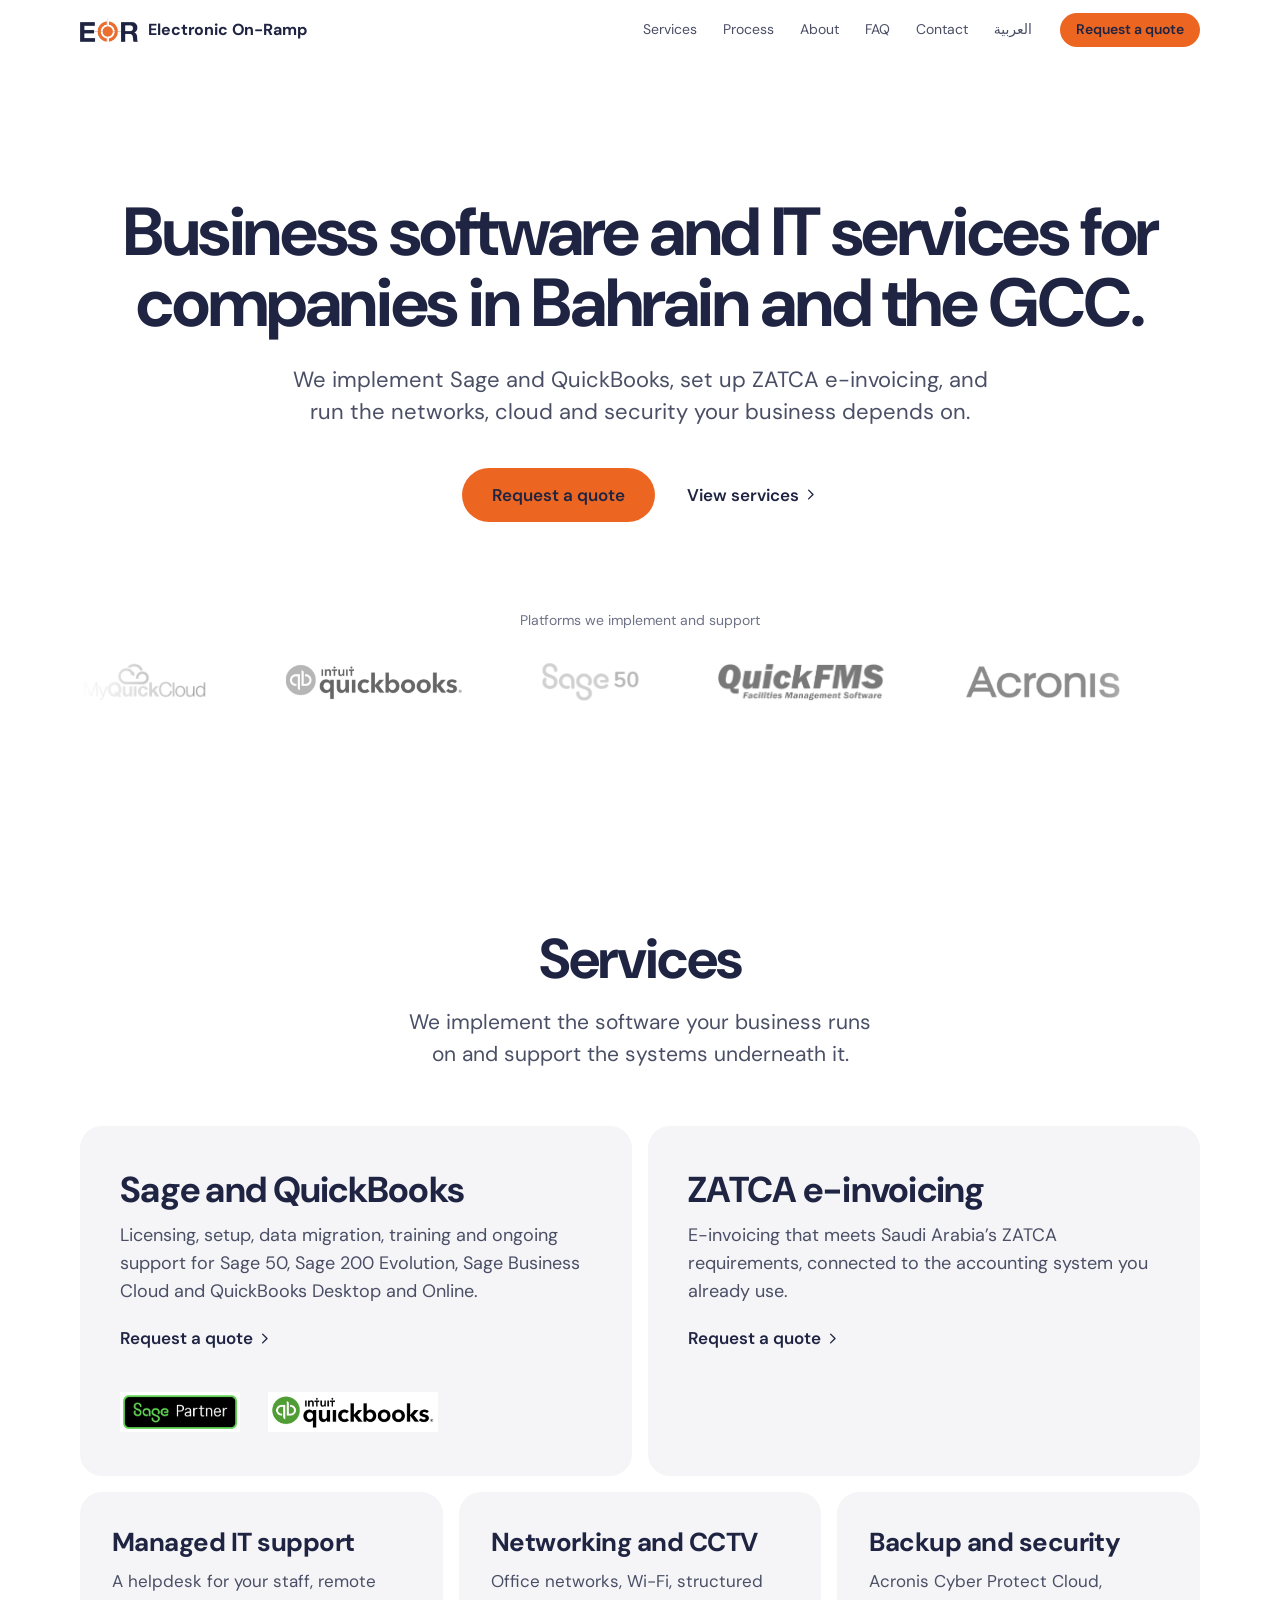
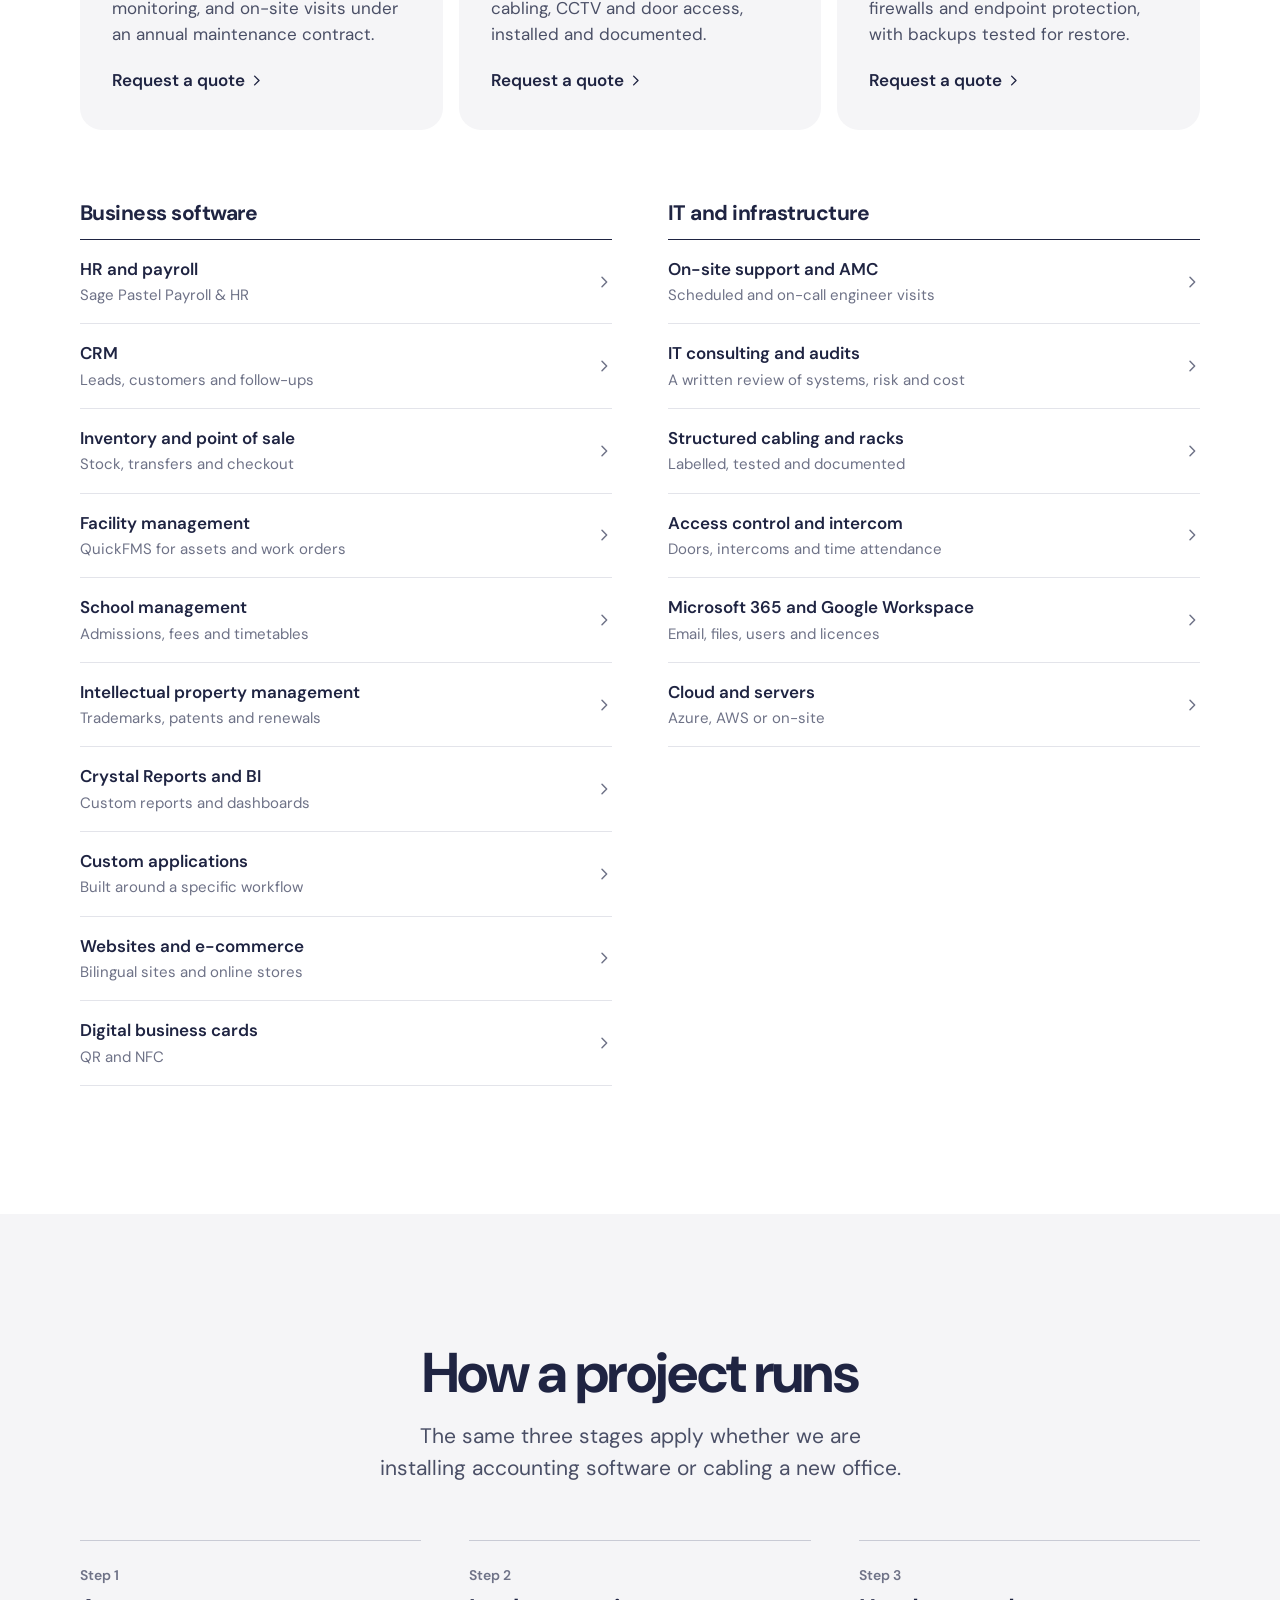
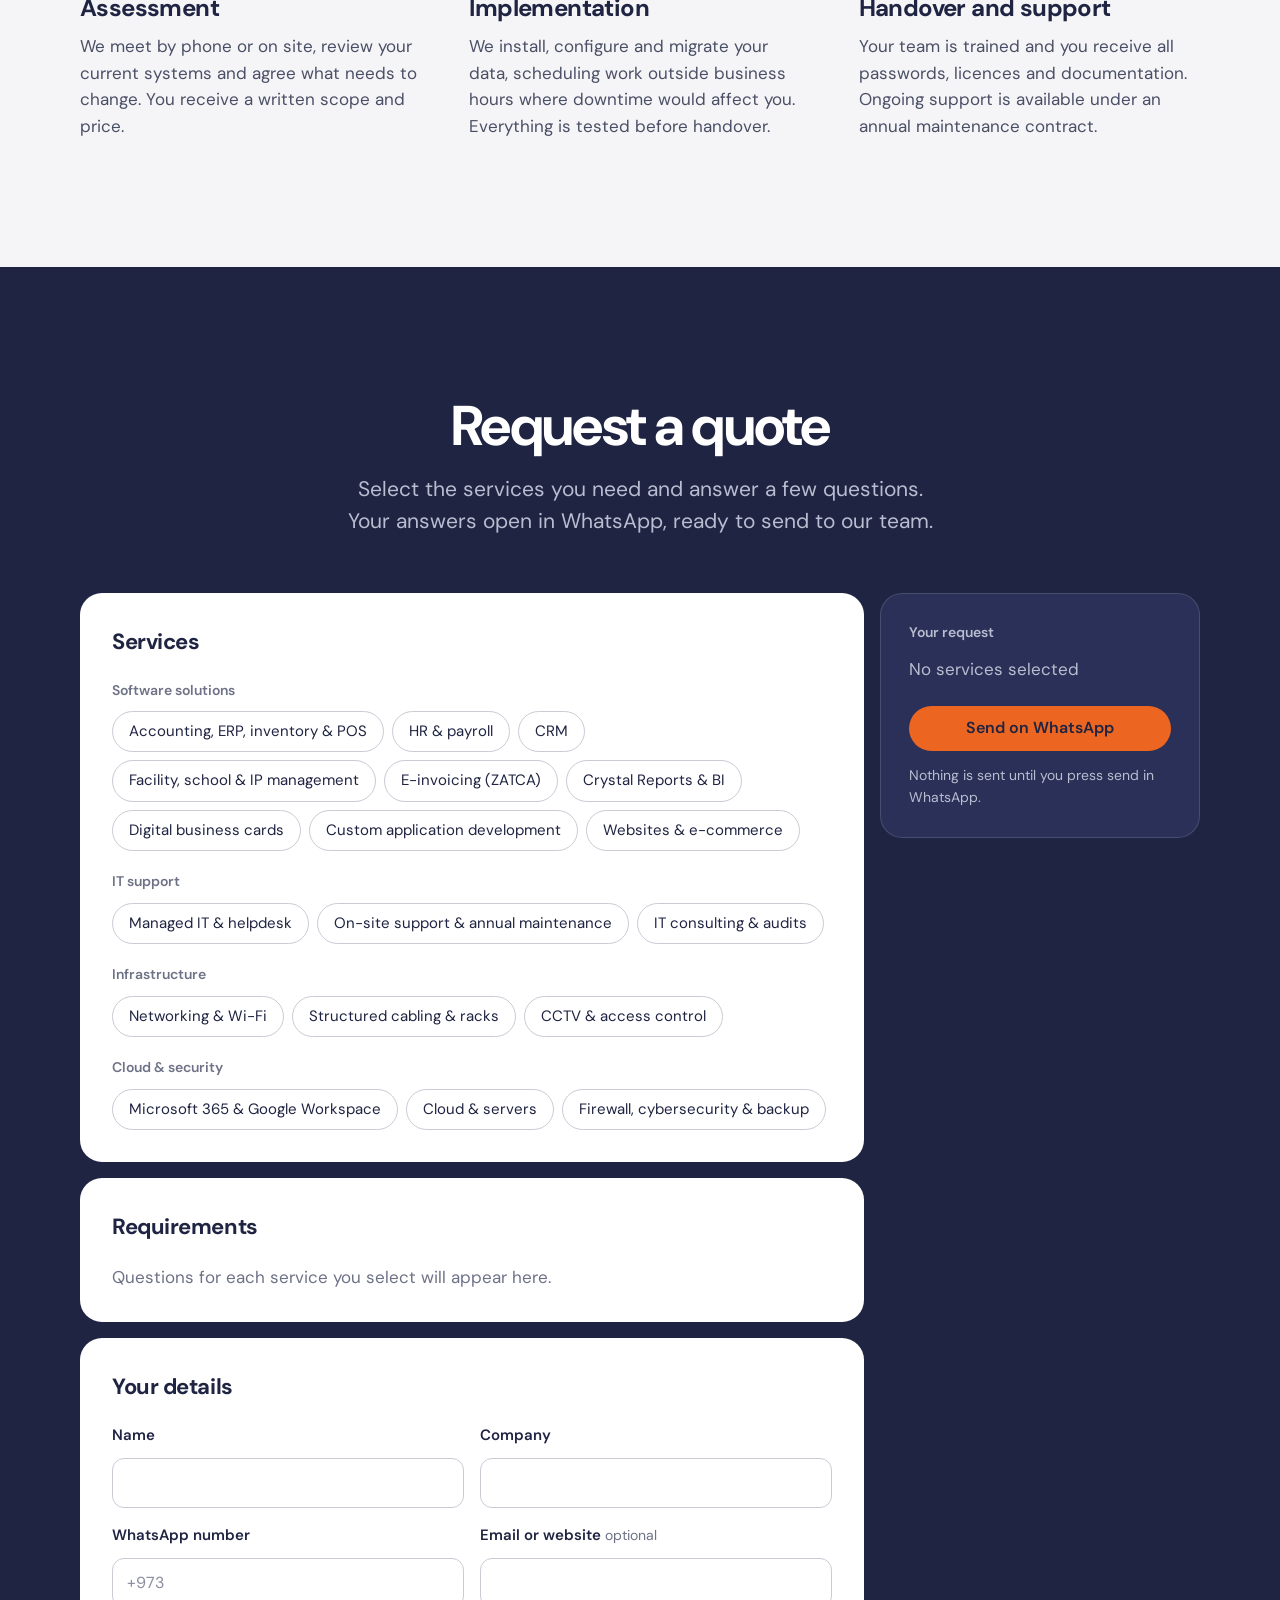
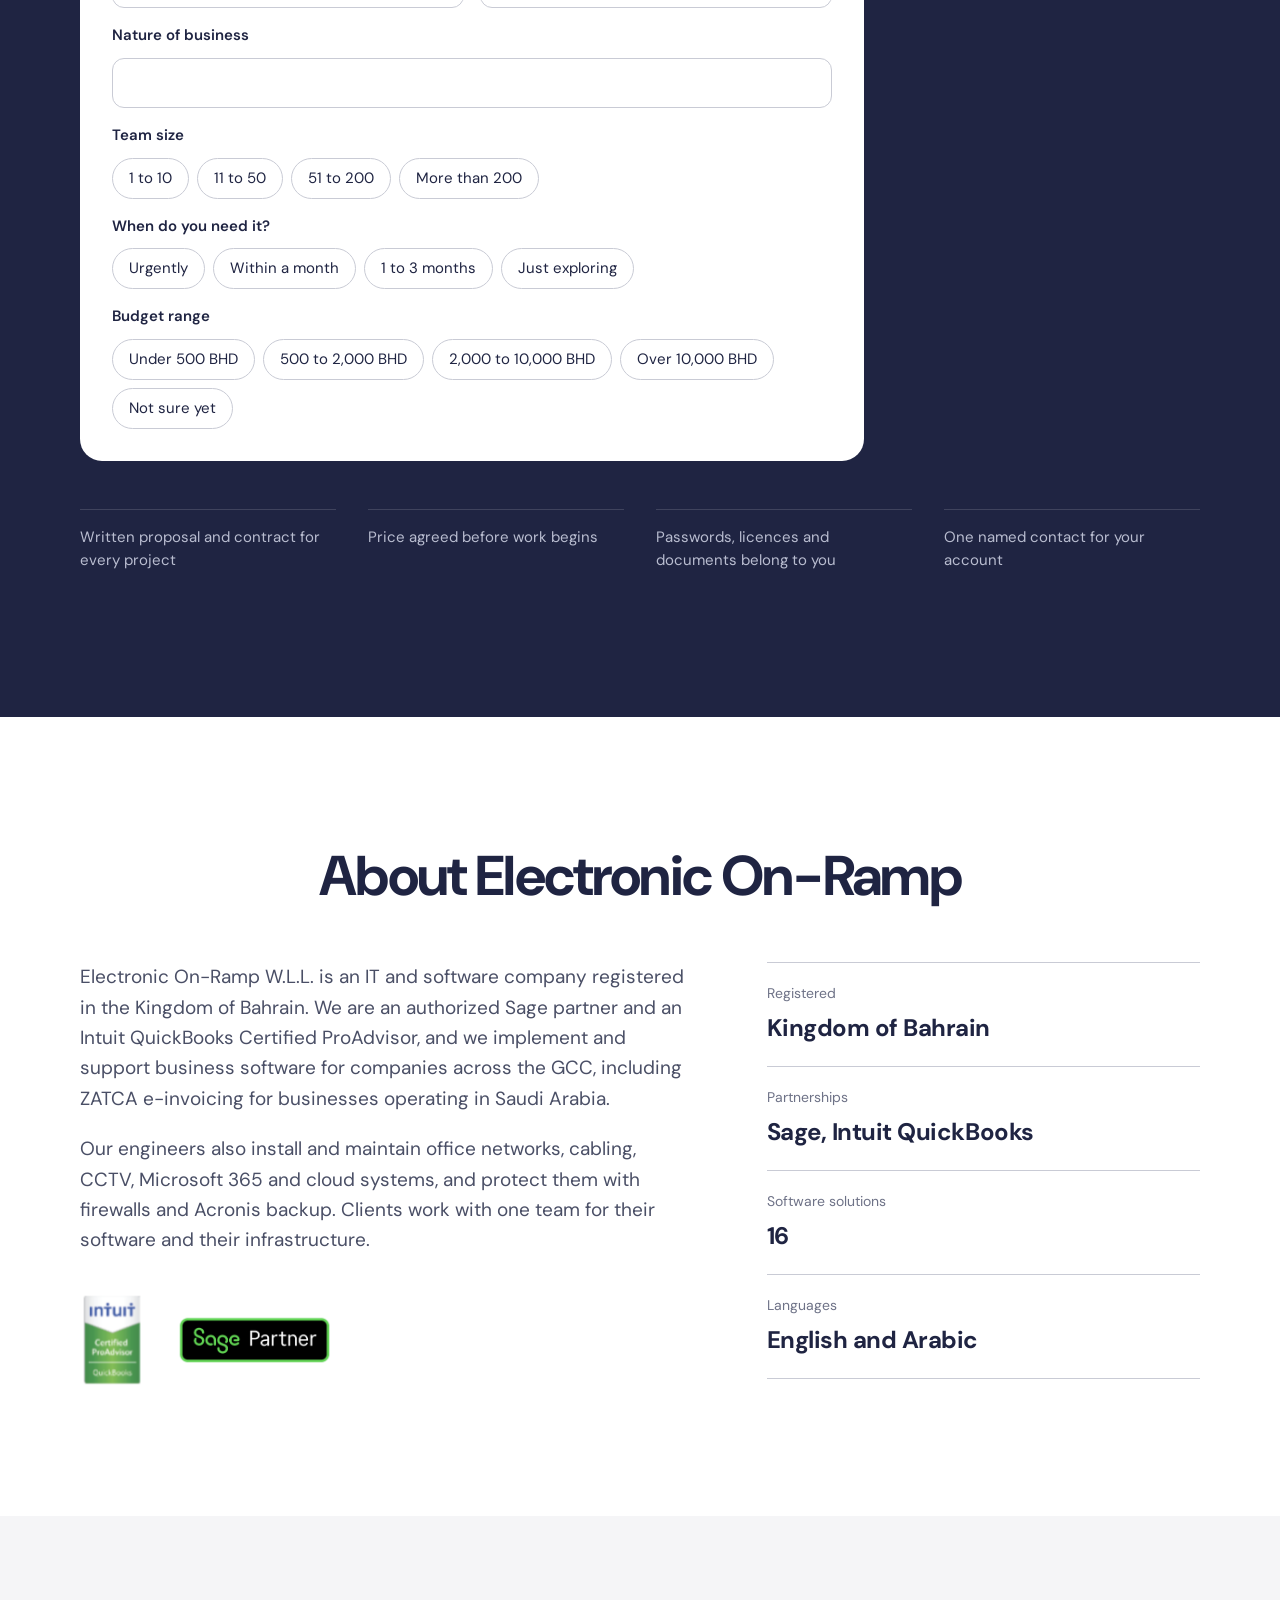
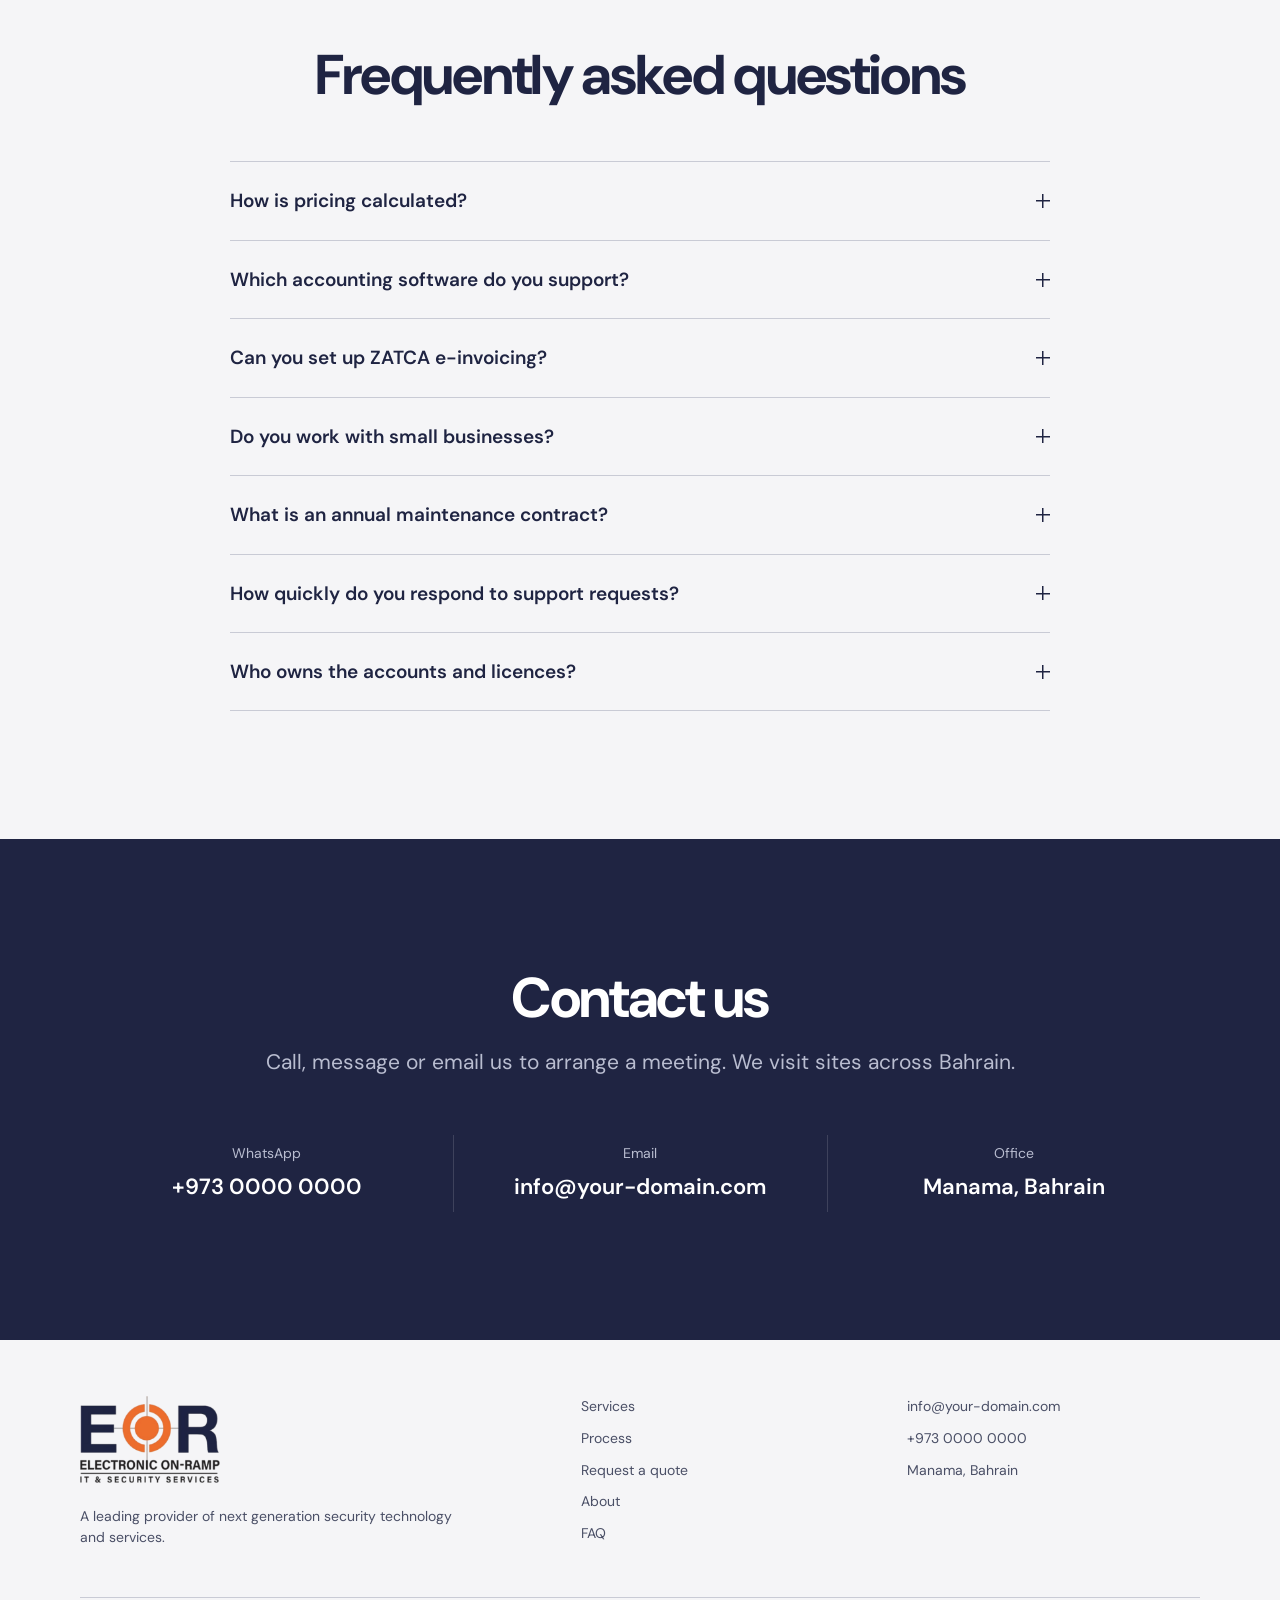
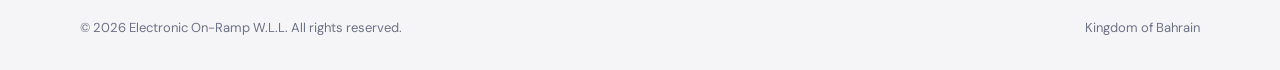
==== commit ec76893d: "Apple-style redesign: DM Sans, logo colors, rewritten copy - Remove hero eyebrow pill and stats stri" ====
--- a/index.html
+++ b/index.html
@@ -23,8 +23,8 @@
 <meta name="twitter:card" content="summary_large_image">
 <link rel="preconnect" href="https://fonts.googleapis.com">
 <link rel="preconnect" href="https://fonts.gstatic.com" crossorigin>
-<link href="https://fonts.googleapis.com/css2?family=Plus+Jakarta+Sans:wght@400;500;600;700;800&amp;display=swap" rel="stylesheet">
-<link rel="stylesheet" href="/styles.css?v=2">
+<link href="https://fonts.googleapis.com/css2?family=DM+Sans:opsz,wght@9..40,400..700&amp;display=swap" rel="stylesheet">
+<link rel="stylesheet" href="/styles.css?v=3">
 <script type="application/ld+json">
 {
   "@context": "https://schema.org",
@@ -41,35 +41,8 @@
 </head>
 <body>
 <svg width="0" height="0" style="position:absolute" aria-hidden="true">
-  <symbol id="i-arrow" viewBox="0 0 24 24"><path d="M5 12h14M13 6l6 6-6 6"/></symbol>
-  <symbol id="i-check" viewBox="0 0 24 24"><path d="M5 12.5l4.5 4.5L19 7.5"/></symbol>
-  <symbol id="i-menu" viewBox="0 0 24 24"><path d="M4 7h16M4 12h16M4 17h16"/></symbol>
-  <symbol id="i-headset" viewBox="0 0 24 24"><path d="M4 14v-2a8 8 0 0 1 16 0v2"/><rect x="3" y="13" width="4" height="6" rx="1.5"/><rect x="17" y="13" width="4" height="6" rx="1.5"/><path d="M19 19a3 3 0 0 1-3 3h-3"/></symbol>
-  <symbol id="i-tool" viewBox="0 0 24 24"><path d="M14.7 6.3a4 4 0 0 0-5.4 5.2L3.5 17.3a1.8 1.8 0 0 0 2.6 2.6l5.8-5.8a4 4 0 0 0 5.2-5.4l-2.5 2.5-2.4-.6-.6-2.4z"/></symbol>
-  <symbol id="i-clipboard" viewBox="0 0 24 24"><rect x="5" y="4" width="14" height="17" rx="2"/><path d="M9 4V3h6v1M9 11h6M9 15h4"/></symbol>
-  <symbol id="i-wifi" viewBox="0 0 24 24"><path d="M2.5 9a14 14 0 0 1 19 0M5.5 12.5a9.5 9.5 0 0 1 13 0M8.5 16a5 5 0 0 1 7 0"/><circle cx="12" cy="19.5" r="1"/></symbol>
-  <symbol id="i-cable" viewBox="0 0 24 24"><rect x="3" y="4" width="18" height="6" rx="1.5"/><rect x="3" y="14" width="18" height="6" rx="1.5"/><path d="M7 7h.01M7 17h.01M11 7h6M11 17h6"/></symbol>
-  <symbol id="i-camera" viewBox="0 0 24 24"><path d="M3 7l12-3 2 6-12 3z"/><path d="M15 9l5 2v3l-4-1M6 13l1 4H4v3"/></symbol>
-  <symbol id="i-mail" viewBox="0 0 24 24"><rect x="3" y="5" width="18" height="14" rx="2"/><path d="M3.5 6.5L12 13l8.5-6.5"/></symbol>
-  <symbol id="i-cloud" viewBox="0 0 24 24"><path d="M7 18.5a4.5 4.5 0 0 1-.6-9A6 6 0 0 1 18 10a4.3 4.3 0 0 1-.5 8.5z"/></symbol>
-  <symbol id="i-shield" viewBox="0 0 24 24"><path d="M12 3l8 3v6c0 5-3.5 8-8 9-4.5-1-8-4-8-9V6z"/><path d="M8.5 12l2.5 2.5 4.5-5"/></symbol>
-  <symbol id="i-code" viewBox="0 0 24 24"><path d="M8 8l-4 4 4 4M16 8l4 4-4 4M13.5 5l-3 14"/></symbol>
-  <symbol id="i-globe" viewBox="0 0 24 24"><circle cx="12" cy="12" r="9"/><path d="M3 12h18M12 3c2.5 2.7 3.5 5.7 3.5 9s-1 6.3-3.5 9c-2.5-2.7-3.5-5.7-3.5-9s1-6.3 3.5-9z"/></symbol>
-  <symbol id="i-calc" viewBox="0 0 24 24"><rect x="5" y="3" width="14" height="18" rx="2"/><path d="M8 7h8M8 12h.01M12 12h.01M16 12h.01M8 16h.01M12 16h.01M16 16h.01"/></symbol>
-  <symbol id="i-building" viewBox="0 0 24 24"><path d="M4 21V5a1 1 0 0 1 1-1h9a1 1 0 0 1 1 1v16M15 10h4a1 1 0 0 1 1 1v10M3 21h18M8 8h3M8 12h3M8 16h3"/></symbol>
-  <symbol id="i-users" viewBox="0 0 24 24"><circle cx="9" cy="8" r="3.5"/><path d="M2.5 20a6.5 6.5 0 0 1 13 0M16 4.5a3.5 3.5 0 0 1 0 7M18 14a6 6 0 0 1 3.5 6"/></symbol>
-  <symbol id="i-funnel" viewBox="0 0 24 24"><path d="M3 4h18l-7 8v6l-4 2v-8z"/></symbol>
-  <symbol id="i-badge" viewBox="0 0 24 24"><circle cx="12" cy="9" r="6"/><path d="M8.5 13.8L7 22l5-3 5 3-1.5-8.2M9.5 9l1.8 1.8L14.5 7.5"/></symbol>
-  <symbol id="i-cap" viewBox="0 0 24 24"><path d="M2 9l10-5 10 5-10 5z"/><path d="M6 11v5c3.5 2.5 8.5 2.5 12 0v-5M22 9v6"/></symbol>
-  <symbol id="i-box" viewBox="0 0 24 24"><path d="M12 3l8.5 4.5v9L12 21l-8.5-4.5v-9z"/><path d="M3.5 7.5L12 12l8.5-4.5M12 12v9"/></symbol>
-  <symbol id="i-pos" viewBox="0 0 24 24"><rect x="4" y="3" width="16" height="11" rx="2"/><path d="M8 7h8M8 10.5h4M2.5 21h19l-2-5h-15z"/></symbol>
-  <symbol id="i-cart" viewBox="0 0 24 24"><path d="M3 4h2l2.4 11.2a1 1 0 0 0 1 .8h9.1a1 1 0 0 0 1-.8L20 8H6.2"/><circle cx="9.5" cy="19.5" r="1.5"/><circle cx="17" cy="19.5" r="1.5"/></symbol>
-  <symbol id="i-idcard" viewBox="0 0 24 24"><rect x="3" y="5" width="18" height="14" rx="2"/><circle cx="9" cy="11" r="2"/><path d="M6 16a3 3 0 0 1 6 0M14 10h4M14 14h3"/></symbol>
-  <symbol id="i-file" viewBox="0 0 24 24"><path d="M14 3H6a1 1 0 0 0-1 1v16a1 1 0 0 0 1 1h12a1 1 0 0 0 1-1V8z"/><path d="M14 3v5h5M9 13h6M9 17h6"/></symbol>
-  <symbol id="i-chart" viewBox="0 0 24 24"><path d="M3 21h18M6 17v-5M11 17V7M16 17v-8M21 17V4"/></symbol>
-  <symbol id="i-receipt" viewBox="0 0 24 24"><path d="M6 3h12v18l-3-2-3 2-3-2-3 2z"/><path d="M9 8h6M9 12h6M9 16h3"/></symbol>
-  <symbol id="i-chat" viewBox="0 0 24 24"><path d="M20 12a8 8 0 0 1-11.8 7L4 20l1.1-4A8 8 0 1 1 20 12z"/></symbol>
-  <symbol id="i-pin" viewBox="0 0 24 24"><path d="M12 21s-7-6.2-7-11.5a7 7 0 0 1 14 0C19 14.8 12 21 12 21z"/><circle cx="12" cy="9.5" r="2.5"/></symbol>
+  <symbol id="i-menu" viewBox="0 0 24 24"><path d="M4 8h16M4 16h16"/></symbol>
+  <symbol id="i-chevron" viewBox="0 0 24 24"><path d="M9 5l7 7-7 7"/></symbol>
 </svg>
 
 <a class="skip" href="#main">Skip to content</a>
@@ -78,18 +51,19 @@
   <div class="wrap header-inner">
     <a class="brand" href="#top" aria-label="Electronic On-Ramp W.L.L., home">
       <img class="brand-mark" src="/assets/brand/eor-mark.png" width="418" height="172" alt="">
-      <span class="brand-name"><strong>Electronic On-Ramp</strong><small>IT &amp; Security Services</small></span>
+      <span class="brand-name">Electronic On-Ramp</span>
     </a>
     <nav class="nav" id="nav" aria-label="Primary">
       <a href="#services">Services</a>
       <a href="#process">Process</a>
       <a href="#about">About</a>
       <a href="#faq">FAQ</a>
+      <a href="#contact">Contact</a>
       <a class="lang-switch" href="/ar/" hreflang="ar" lang="ar">العربية</a>
-      <a class="btn btn-primary nav-cta" href="#start">Get a quote</a>
+      <a class="btn btn-primary nav-cta" href="#start">Request a quote</a>
     </nav>
     <div class="header-actions">
-      <a class="btn btn-primary btn-sm" href="#start">Get a quote</a>
+      <a class="btn btn-primary btn-sm" href="#start">Request a quote</a>
       <button class="icon-btn nav-toggle" type="button" aria-controls="nav" aria-expanded="false" aria-label="Open menu"><svg class="icon" aria-hidden="true"><use href="#i-menu"/></svg></button>
     </div>
   </div>
@@ -99,21 +73,12 @@
   <!-- HERO -->
   <section class="hero">
     <div class="wrap">
-      <div class="hero-copy">
-        <p class="eyebrow"><span class="dot"></span>Authorized Business Partner &amp; Certified Consultants</p>
-        <h1>A leading provider of <em>next generation</em> security technology and services.</h1>
-        <p class="lead">Accounting and ERP, payroll, CRM, ZATCA e-invoicing, cybersecurity, networking and custom software, tailored to your business by a global team of experienced professionals.</p>
-        <div class="hero-cta">
-          <a class="btn btn-primary" href="#start">Get a quote <svg class="icon arrow" aria-hidden="true"><use href="#i-arrow"/></svg></a>
-          <a class="btn btn-ghost" href="#services">Our solutions</a>
-        </div>
-      </div>
-      <ul class="stats">
-        <li><strong>16</strong><span>Software solutions, from accounting to school management</span></li>
-        <li><strong>Certified</strong><span>Intuit QuickBooks ProAdvisor and Sage Partner</span></li>
-        <li><strong>ZATCA</strong><span>E-invoicing for businesses in Saudi Arabia</span></li>
-        <li><strong>EN · AR</strong><span>Bilingual service and documentation</span></li>
-      </ul>
+      <h1>Business software and IT services for companies in Bahrain and the GCC.</h1>
+      <p class="lead">We implement Sage and QuickBooks, set up ZATCA e-invoicing, and run the networks, cloud and security your business depends on.</p>
+      <div class="hero-cta">
+        <a class="btn btn-primary btn-lg" href="#start">Request a quote</a>
+        <a class="link-more" href="#services">View services<svg class="icon" aria-hidden="true"><use href="#i-chevron"/></svg></a>
+      </div>
     </div>
   </section>
 
@@ -153,133 +118,132 @@
   </section>
 
   <!-- SERVICES -->
-  <section class="section section-tint" id="services">
-    <div class="wrap">
-      <header class="sec-head">
-        <p class="label">Services</p>
-        <h2>Software solutions and IT services, <em>under one roof.</em></h2>
-        <p>Every business has unique requirements, so we tailor each solution to fit yours. Pick what you need and get a quote. We scope every project in writing before work begins.</p>
-      </header>
-      <div class="svc-groups">
+  <section class="section" id="services">
+    <div class="wrap">
+      <header class="sec-head">
+        <h2>Services</h2>
+        <p>We implement the software your business runs on and support the systems underneath it.</p>
+      </header>
+
+      <div class="features">
+        <article class="feature feature-lg">
+          <h3>Sage and QuickBooks</h3>
+          <p>Licensing, setup, data migration, training and ongoing support for Sage 50, Sage 200 Evolution, Sage Business Cloud and QuickBooks Desktop and Online.</p>
+          <a class="link-more" href="#start" data-pick="acct">Request a quote<svg class="icon" aria-hidden="true"><use href="#i-chevron"/></svg></a>
+          <div class="feature-logos"><img src="/assets/partners/sage-partner.png" width="337" height="112" alt="Sage Partner" loading="lazy"><img src="/assets/partners/quickbooks.png" width="313" height="74" alt="Intuit QuickBooks" loading="lazy"></div>
+        </article>
+        <article class="feature feature-lg">
+          <h3>ZATCA e-invoicing</h3>
+          <p>E-invoicing that meets Saudi Arabia’s ZATCA requirements, connected to the accounting system you already use.</p>
+          <a class="link-more" href="#start" data-pick="zatca">Request a quote<svg class="icon" aria-hidden="true"><use href="#i-chevron"/></svg></a>
+        </article>
+        <article class="feature">
+          <h3>Managed IT support</h3>
+          <p>A helpdesk for your staff, remote monitoring, and on-site visits under an annual maintenance contract.</p>
+          <a class="link-more" href="#start" data-pick="support">Request a quote<svg class="icon" aria-hidden="true"><use href="#i-chevron"/></svg></a>
+        </article>
+        <article class="feature">
+          <h3>Networking and CCTV</h3>
+          <p>Office networks, Wi-Fi, structured cabling, CCTV and door access, installed and documented.</p>
+          <a class="link-more" href="#start" data-pick="network">Request a quote<svg class="icon" aria-hidden="true"><use href="#i-chevron"/></svg></a>
+        </article>
+        <article class="feature">
+          <h3>Backup and security</h3>
+          <p>Acronis Cyber Protect Cloud, firewalls and endpoint protection, with backups tested for restore.</p>
+          <a class="link-more" href="#start" data-pick="cyber">Request a quote<svg class="icon" aria-hidden="true"><use href="#i-chevron"/></svg></a>
+        </article>
+      </div>
+
+      <div class="catalog">
         <div>
-          <div class="svc-group-head"><span>01</span><h3>Software solutions</h3><p>Business software, implemented and supported</p></div>
-          <div class="sol-grid">
-            <a class="sol" href="#start" data-pick="acct"><span class="ic"><svg class="icon"><use href="#i-calc"/></svg></span><h4>Accounting &amp; ERP</h4><p>QuickBooks and Sage, set up around how you run your books.</p></a>
-            <a class="sol" href="#start" data-pick="industry"><span class="ic"><svg class="icon"><use href="#i-building"/></svg></span><h4>Facility management</h4><p>QuickFMS for assets, maintenance and work orders.</p></a>
-            <a class="sol" href="#start" data-pick="payroll"><span class="ic"><svg class="icon"><use href="#i-users"/></svg></span><h4>HR &amp; payroll</h4><p>Sage Pastel Payroll &amp; HR for salaries, leave and staff records.</p></a>
-            <a class="sol" href="#start" data-pick="crm"><span class="ic"><svg class="icon"><use href="#i-funnel"/></svg></span><h4>CRM</h4><p>Leads, customers and follow-ups tracked in one place.</p></a>
-            <a class="sol" href="#start" data-pick="industry"><span class="ic"><svg class="icon"><use href="#i-badge"/></svg></span><h4>Intellectual property management</h4><p>Trademarks, patents and renewal dates kept under control.</p></a>
-            <a class="sol" href="#start" data-pick="industry"><span class="ic"><svg class="icon"><use href="#i-cap"/></svg></span><h4>School management system</h4><p>Admissions, fees, timetables and parent communication.</p></a>
-            <a class="sol" href="#start" data-pick="acct"><span class="ic"><svg class="icon"><use href="#i-box"/></svg></span><h4>Inventory management</h4><p>Stock levels, transfers and reorders across locations.</p></a>
-            <a class="sol" href="#start" data-pick="acct"><span class="ic"><svg class="icon"><use href="#i-pos"/></svg></span><h4>Point of sale</h4><p>Fast checkout connected to your stock and accounts.</p></a>
-            <a class="sol" href="#start" data-pick="web"><span class="ic"><svg class="icon"><use href="#i-cart"/></svg></span><h4>E-commerce</h4><p>Online stores linked to your inventory and payments.</p></a>
-            <a class="sol" href="#start" data-pick="dbc"><span class="ic"><svg class="icon"><use href="#i-idcard"/></svg></span><h4>Digital business card</h4><p>Share your details with a tap or a QR scan.</p></a>
-            <a class="sol" href="#start" data-pick="software"><span class="ic"><svg class="icon"><use href="#i-code"/></svg></span><h4>Customized application development</h4><p>Software built around your exact workflow.</p></a>
-            <a class="sol" href="#start" data-pick="reports"><span class="ic"><svg class="icon"><use href="#i-file"/></svg></span><h4>Crystal Report designing</h4><p>Custom invoices, statements and management reports.</p></a>
-            <a class="sol" href="#start" data-pick="reports"><span class="ic"><svg class="icon"><use href="#i-chart"/></svg></span><h4>Business intelligence reporting</h4><p>Dashboards that turn your data into decisions.</p></a>
-            <a class="sol" href="#start" data-pick="zatca"><span class="ic"><svg class="icon"><use href="#i-receipt"/></svg></span><h4>E-invoicing (ZATCA)</h4><p>Compliant e-invoicing for businesses in Saudi Arabia.</p></a>
-            <a class="sol" href="#start" data-pick="cyber"><span class="ic"><svg class="icon"><use href="#i-shield"/></svg></span><h4>Acronis Cyber Protect Cloud</h4><p>Backup, recovery and anti-malware in one cloud service.</p></a>
-            <a class="sol" href="#start" data-pick="web"><span class="ic"><svg class="icon"><use href="#i-globe"/></svg></span><h4>Website development</h4><p>Fast, bilingual websites that bring in enquiries.</p></a>
-          </div>
+          <h3>Business software</h3>
+          <ul class="rows">
+            <li><a href="#start" data-pick="payroll"><span>HR and payroll<small>Sage Pastel Payroll &amp; HR</small></span><svg class="icon" aria-hidden="true"><use href="#i-chevron"/></svg></a></li>
+            <li><a href="#start" data-pick="crm"><span>CRM<small>Leads, customers and follow-ups</small></span><svg class="icon" aria-hidden="true"><use href="#i-chevron"/></svg></a></li>
+            <li><a href="#start" data-pick="acct"><span>Inventory and point of sale<small>Stock, transfers and checkout</small></span><svg class="icon" aria-hidden="true"><use href="#i-chevron"/></svg></a></li>
+            <li><a href="#start" data-pick="industry"><span>Facility management<small>QuickFMS for assets and work orders</small></span><svg class="icon" aria-hidden="true"><use href="#i-chevron"/></svg></a></li>
+            <li><a href="#start" data-pick="industry"><span>School management<small>Admissions, fees and timetables</small></span><svg class="icon" aria-hidden="true"><use href="#i-chevron"/></svg></a></li>
+            <li><a href="#start" data-pick="industry"><span>Intellectual property management<small>Trademarks, patents and renewals</small></span><svg class="icon" aria-hidden="true"><use href="#i-chevron"/></svg></a></li>
+            <li><a href="#start" data-pick="reports"><span>Crystal Reports and BI<small>Custom reports and dashboards</small></span><svg class="icon" aria-hidden="true"><use href="#i-chevron"/></svg></a></li>
+            <li><a href="#start" data-pick="software"><span>Custom applications<small>Built around a specific workflow</small></span><svg class="icon" aria-hidden="true"><use href="#i-chevron"/></svg></a></li>
+            <li><a href="#start" data-pick="web"><span>Websites and e-commerce<small>Bilingual sites and online stores</small></span><svg class="icon" aria-hidden="true"><use href="#i-chevron"/></svg></a></li>
+            <li><a href="#start" data-pick="dbc"><span>Digital business cards<small>QR and NFC</small></span><svg class="icon" aria-hidden="true"><use href="#i-chevron"/></svg></a></li>
+          </ul>
         </div>
         <div>
-          <div class="svc-group-head"><span>02</span><h3>IT support</h3><p>Keep your team working</p></div>
-          <div class="svc-grid">
-            <article class="svc"><span class="ic"><svg class="icon"><use href="#i-headset"/></svg></span><h4>Managed IT &amp; helpdesk</h4><p>One helpdesk for your team by phone, WhatsApp and remote session, with monitoring that catches problems before your staff do.</p><a class="svc-link" href="#start" data-pick="support">Get a quote <svg class="icon"><use href="#i-arrow"/></svg></a></article>
-            <article class="svc"><span class="ic"><svg class="icon"><use href="#i-tool"/></svg></span><h4>On-site support &amp; annual maintenance</h4><p>Engineers at your office for setups, repairs and moves, under an annual maintenance contract or when you need them.</p><a class="svc-link" href="#start" data-pick="onsite">Get a quote <svg class="icon"><use href="#i-arrow"/></svg></a></article>
-            <article class="svc"><span class="ic"><svg class="icon"><use href="#i-clipboard"/></svg></span><h4>IT consulting &amp; audits</h4><p>A clear review of your systems, risks and running costs, with a written plan you can act on.</p><a class="svc-link" href="#start" data-pick="consult">Get a quote <svg class="icon"><use href="#i-arrow"/></svg></a></article>
-          </div>
-        </div>
-        <div>
-          <div class="svc-group-head"><span>03</span><h3>Infrastructure</h3><p>The network under everything</p></div>
-          <div class="svc-grid">
-            <article class="svc"><span class="ic"><svg class="icon"><use href="#i-wifi"/></svg></span><h4>Networking &amp; Wi-Fi</h4><p>Fast, secure office networks and Wi-Fi that reach every desk, meeting room and floor.</p><a class="svc-link" href="#start" data-pick="network">Get a quote <svg class="icon"><use href="#i-arrow"/></svg></a></article>
-            <article class="svc"><span class="ic"><svg class="icon"><use href="#i-cable"/></svg></span><h4>Structured cabling &amp; racks</h4><p>Tidy, labelled cabling, racks and server rooms, installed to standard and fully documented.</p><a class="svc-link" href="#start" data-pick="cabling">Get a quote <svg class="icon"><use href="#i-arrow"/></svg></a></article>
-            <article class="svc"><span class="ic"><svg class="icon"><use href="#i-camera"/></svg></span><h4>CCTV &amp; access control</h4><p>Cameras, door access and intercoms you can check from your phone, wherever you are.</p><a class="svc-link" href="#start" data-pick="cctv">Get a quote <svg class="icon"><use href="#i-arrow"/></svg></a></article>
-          </div>
-        </div>
-        <div>
-          <div class="svc-group-head"><span>04</span><h3>Cloud &amp; security</h3><p>Safe, backed up and always on</p></div>
-          <div class="svc-grid">
-            <article class="svc"><span class="ic"><svg class="icon"><use href="#i-mail"/></svg></span><h4>Microsoft 365 &amp; Google Workspace</h4><p>Business email, files and Teams set up properly, with licences and users managed for you.</p><a class="svc-link" href="#start" data-pick="m365">Get a quote <svg class="icon"><use href="#i-arrow"/></svg></a></article>
-            <article class="svc"><span class="ic"><svg class="icon"><use href="#i-cloud"/></svg></span><h4>Cloud &amp; servers</h4><p>Move to the cloud or keep servers on site. Either way they are secured, backed up and monitored.</p><a class="svc-link" href="#start" data-pick="cloud">Get a quote <svg class="icon"><use href="#i-arrow"/></svg></a></article>
-            <article class="svc"><span class="ic"><svg class="icon"><use href="#i-shield"/></svg></span><h4>Firewall, cybersecurity &amp; backup</h4><p>Firewalls, endpoint protection, Acronis Cyber Protect Cloud and backups you can actually restore from.</p><a class="svc-link" href="#start" data-pick="cyber">Get a quote <svg class="icon"><use href="#i-arrow"/></svg></a></article>
-          </div>
+          <h3>IT and infrastructure</h3>
+          <ul class="rows">
+            <li><a href="#start" data-pick="onsite"><span>On-site support and AMC<small>Scheduled and on-call engineer visits</small></span><svg class="icon" aria-hidden="true"><use href="#i-chevron"/></svg></a></li>
+            <li><a href="#start" data-pick="consult"><span>IT consulting and audits<small>A written review of systems, risk and cost</small></span><svg class="icon" aria-hidden="true"><use href="#i-chevron"/></svg></a></li>
+            <li><a href="#start" data-pick="cabling"><span>Structured cabling and racks<small>Labelled, tested and documented</small></span><svg class="icon" aria-hidden="true"><use href="#i-chevron"/></svg></a></li>
+            <li><a href="#start" data-pick="cctv"><span>Access control and intercom<small>Doors, intercoms and time attendance</small></span><svg class="icon" aria-hidden="true"><use href="#i-chevron"/></svg></a></li>
+            <li><a href="#start" data-pick="m365"><span>Microsoft 365 and Google Workspace<small>Email, files, users and licences</small></span><svg class="icon" aria-hidden="true"><use href="#i-chevron"/></svg></a></li>
+            <li><a href="#start" data-pick="cloud"><span>Cloud and servers<small>Azure, AWS or on-site</small></span><svg class="icon" aria-hidden="true"><use href="#i-chevron"/></svg></a></li>
+          </ul>
         </div>
       </div>
     </div>
   </section>
 
   <!-- PROCESS -->
-  <section class="section" id="process">
-    <div class="wrap">
-      <header class="sec-head">
-        <p class="label">How we work</p>
-        <h2>Three steps. <em>No surprises.</em></h2>
-        <p>You always know what happens next, who is doing it and when it will be done.</p>
-      </header>
-      <ol class="steps" role="list" style="padding:0;margin:0;list-style:none">
-        <li class="step">
-          <span class="step-num">01</span>
-          <h3>Assess</h3>
-          <p>We start with a call or a site visit, look at what you already have and listen to what is slowing your team down.</p>
-          <div class="get"><p>You get</p>
-            <ul class="checks"><li><svg class="icon"><use href="#i-check"/></svg>A written proposal with a fixed price</li><li><svg class="icon"><use href="#i-check"/></svg>A clear scope and timeline</li><li><svg class="icon"><use href="#i-check"/></svg>Honest advice, with no obligation</li></ul>
-          </div>
+  <section class="section section-soft" id="process">
+    <div class="wrap">
+      <header class="sec-head">
+        <h2>How a project runs</h2>
+        <p>The same three stages apply whether we are installing accounting software or cabling a new office.</p>
+      </header>
+      <ol class="steps">
+        <li>
+          <p class="step-n">Step 1</p>
+          <h3>Assessment</h3>
+          <p>We meet by phone or on site, review your current systems and agree what needs to change. You receive a written scope and price.</p>
         </li>
-        <li class="step">
-          <span class="step-num">02</span>
-          <h3>Implement</h3>
-          <p>We install, configure and migrate with as little downtime as possible, after hours when needed.</p>
-          <div class="get"><p>You get</p>
-            <ul class="checks"><li><svg class="icon"><use href="#i-check"/></svg>One project lead on WhatsApp</li><li><svg class="icon"><use href="#i-check"/></svg>Regular progress updates</li><li><svg class="icon"><use href="#i-check"/></svg>Everything tested before handover</li></ul>
-          </div>
+        <li>
+          <p class="step-n">Step 2</p>
+          <h3>Implementation</h3>
+          <p>We install, configure and migrate your data, scheduling work outside business hours where downtime would affect you. Everything is tested before handover.</p>
         </li>
-        <li class="step">
-          <span class="step-num">03</span>
-          <h3>Support</h3>
-          <p>We hand over everything, train your team and stay on call through a support plan if you want us to.</p>
-          <div class="get"><p>You get</p>
-            <ul class="checks"><li><svg class="icon"><use href="#i-check"/></svg>Every password, licence and document</li><li><svg class="icon"><use href="#i-check"/></svg>Training for your staff</li><li><svg class="icon"><use href="#i-check"/></svg>An optional managed support plan or AMC</li></ul>
-          </div>
+        <li>
+          <p class="step-n">Step 3</p>
+          <h3>Handover and support</h3>
+          <p>Your team is trained and you receive all passwords, licences and documentation. Ongoing support is available under an annual maintenance contract.</p>
         </li>
       </ol>
     </div>
   </section>
 
-  <!-- START A PROJECT -->
-  <section class="section section-tint" id="start">
-    <div class="wrap">
-      <header class="sec-head">
-        <p class="label">Get a quote</p>
-        <h2>Tell us what you need. <em>We’ll come prepared.</em></h2>
-        <p>Pick your services and answer a few quick questions. It takes about two minutes, so our first conversation is about solutions, not questions.</p>
+  <!-- REQUEST A QUOTE -->
+  <section class="section section-navy" id="start">
+    <div class="wrap">
+      <header class="sec-head">
+        <h2>Request a quote</h2>
+        <p>Select the services you need and answer a few questions. Your answers open in WhatsApp, ready to send to our team.</p>
       </header>
 
       <form class="planner" id="planner" novalidate>
         <div class="planner-main">
           <fieldset class="plan-block">
-            <legend class="plan-title"><span>1</span>What do you need?</legend>
+            <legend class="plan-title">Services</legend>
             <div id="pick" class="pick"></div>
           </fieldset>
 
           <div class="plan-block">
-            <p class="plan-title"><span>2</span>A few quick questions</p>
-            <p class="plan-empty" id="qs-empty">Choose a service above and its questions will appear here.</p>
+            <p class="plan-title">Requirements</p>
+            <p class="plan-empty" id="qs-empty">Questions for each service you select will appear here.</p>
             <div id="qs"></div>
           </div>
 
           <fieldset class="plan-block">
-            <legend class="plan-title"><span>3</span>About you</legend>
+            <legend class="plan-title">Your details</legend>
             <div class="field-row">
-              <div class="field"><label for="p-name">Your name</label><input id="p-name" name="name" autocomplete="name" required></div>
-              <div class="field"><label for="p-business">Company name</label><input id="p-business" name="business" autocomplete="organization"></div>
+              <div class="field"><label for="p-name">Name</label><input id="p-name" name="name" autocomplete="name" required></div>
+              <div class="field"><label for="p-business">Company</label><input id="p-business" name="business" autocomplete="organization"></div>
             </div>
             <div class="field-row">
               <div class="field"><label for="p-phone">WhatsApp number</label><input id="p-phone" name="phone" type="tel" autocomplete="tel" placeholder="+973" required></div>
               <div class="field"><label for="p-link">Email or website <span class="opt">optional</span></label><input id="p-link" name="link" autocomplete="email"></div>
             </div>
-            <div class="field"><label for="p-about">What does your company do?</label><input id="p-about" name="about"></div>
+            <div class="field"><label for="p-about">Nature of business</label><input id="p-about" name="about"></div>
             <div class="q" id="q-team"></div>
             <div class="q" id="q-timeline"></div>
             <div class="q" id="q-budget"></div>
@@ -287,23 +251,23 @@
         </div>
 
         <aside class="summary" aria-live="polite">
-          <p class="label">Your request</p>
-          <ul class="summary-list" id="summary-list"><li class="muted">No services chosen yet</li></ul>
-          <button class="btn btn-primary btn-block" type="submit">Send on WhatsApp <svg class="icon arrow" aria-hidden="true"><use href="#i-arrow"/></svg></button>
+          <p class="summary-title">Your request</p>
+          <ul class="summary-list" id="summary-list"><li class="muted">No services selected</li></ul>
+          <button class="btn btn-primary btn-block" type="submit">Send on WhatsApp</button>
           <p class="form-error" id="plan-error" role="alert" hidden></p>
           <div class="plan-done" id="plan-done" hidden>
-            <p>Your answers are ready in WhatsApp. Press send and we’ll reply with next steps.</p>
+            <p>Your request is ready in WhatsApp. Press send and our team will reply.</p>
             <a class="btn btn-light btn-block" id="book-link" href="#" target="_blank" rel="noopener" hidden>Book a call</a>
           </div>
-          <p class="fine">Opens WhatsApp with your answers written out. Nothing is sent until you press send.</p>
+          <p class="fine">Nothing is sent until you press send in WhatsApp.</p>
         </aside>
       </form>
 
       <ul class="terms">
-        <li><svg class="icon"><use href="#i-check"/></svg>Written proposal and contract on every project</li>
-        <li><svg class="icon"><use href="#i-check"/></svg>Price agreed before work begins</li>
-        <li><svg class="icon"><use href="#i-check"/></svg>All passwords, licences and documents are yours</li>
-        <li><svg class="icon"><use href="#i-check"/></svg>One accountable point of contact</li>
+        <li>Written proposal and contract for every project</li>
+        <li>Price agreed before work begins</li>
+        <li>Passwords, licences and documents belong to you</li>
+        <li>One named contact for your account</li>
       </ul>
     </div>
   </section>
@@ -312,71 +276,56 @@
   <section class="section" id="about">
     <div class="wrap">
       <header class="sec-head">
-        <p class="label">About us</p>
-        <h2>Authorized Business Partner &amp; <em>Certified Consultants.</em></h2>
+        <h2>About Electronic On-Ramp</h2>
       </header>
       <div class="about-grid">
         <div class="about-copy">
-          <h3>High-quality, innovative solutions built around your needs.</h3>
-          <p>At Electronic On-Ramp W.L.L., we pride ourselves on delivering high-quality and innovative solutions to meet the needs of our clients. Our products and services span accounting and ERP, CRM, payroll, e-commerce, facility management, customized software development, e-invoicing (ZATCA) for Saudi Arabia, web development, intellectual property management, school management software, digital business cards, networking, cloud system solutions and Acronis Cyber Protect Cloud.</p>
-          <p>Every business has unique requirements and challenges, so we tailor our solutions to fit yours. With a global team of experienced professionals, we aim to build long-term partnerships and create value through our expertise, dedication and outstanding products and services.</p>
+          <p>Electronic On-Ramp W.L.L. is an IT and software company registered in the Kingdom of Bahrain. We are an authorized Sage partner and an Intuit QuickBooks Certified ProAdvisor, and we implement and support business software for companies across the GCC, including ZATCA e-invoicing for businesses operating in Saudi Arabia.</p>
+          <p>Our engineers also install and maintain office networks, cabling, CCTV, Microsoft 365 and cloud systems, and protect them with firewalls and Acronis backup. Clients work with one team for their software and their infrastructure.</p>
           <div class="badges">
-            <div class="badge"><img src="/assets/partners/intuit-proadvisor.png" width="142" height="212" alt="Intuit QuickBooks Certified ProAdvisor badge" loading="lazy"><span>Intuit QuickBooks<small>Certified ProAdvisor</small></span></div>
-            <div class="badge"><img src="/assets/partners/sage-partner.png" width="337" height="112" alt="Sage Partner badge" loading="lazy"><span>Sage<small>Authorized Partner</small></span></div>
+            <img src="/assets/partners/intuit-proadvisor.png" width="142" height="212" alt="Intuit QuickBooks Certified ProAdvisor" loading="lazy">
+            <img src="/assets/partners/sage-partner.png" width="337" height="112" alt="Sage Partner" loading="lazy">
           </div>
-          <dl class="facts">
-            <div><dt>Company</dt><dd>W.L.L.<small>Registered in the Kingdom of Bahrain</small></dd></div>
-            <div><dt>Team</dt><dd>Global<small>Experienced professionals</small></dd></div>
-            <div><dt>Solutions</dt><dd>16<small>Business software solutions</small></dd></div>
-            <div><dt>Languages</dt><dd>EN · AR<small>Bilingual service as standard</small></dd></div>
-          </dl>
-        </div>
-        <div class="values">
-          <div class="tile"><span class="ic"><svg class="icon"><use href="#i-tool"/></svg></span><div><h4>Tailored to you</h4><p>Solutions fitted to your requirements and challenges, not one size fits all.</p></div></div>
-          <div class="tile"><span class="ic"><svg class="icon"><use href="#i-badge"/></svg></span><div><h4>Certified expertise</h4><p>Authorized partners and certified consultants for the platforms we deliver.</p></div></div>
-          <div class="tile"><span class="ic"><svg class="icon"><use href="#i-users"/></svg></span><div><h4>Long-term partnership</h4><p>We stay with you after go-live with support, training and maintenance.</p></div></div>
-          <div class="tile"><span class="ic"><svg class="icon"><use href="#i-headset"/></svg></span><div><h4>Exceptional service</h4><p>A global team of experienced professionals, focused on meeting your needs.</p></div></div>
-          <div class="tile"><span class="ic"><svg class="icon"><use href="#i-shield"/></svg></span><div><h4>Secure by default</h4><p>Security and backups are built into every setup, not sold as extras.</p></div></div>
-        </div>
+        </div>
+        <dl class="facts">
+          <div><dt>Registered</dt><dd>Kingdom of Bahrain</dd></div>
+          <div><dt>Partnerships</dt><dd>Sage, Intuit QuickBooks</dd></div>
+          <div><dt>Software solutions</dt><dd>16</dd></div>
+          <div><dt>Languages</dt><dd>English and Arabic</dd></div>
+        </dl>
       </div>
     </div>
   </section>
 
   <!-- FAQ -->
-  <section class="section section-tint" id="faq">
+  <section class="section section-soft" id="faq">
     <div class="wrap faq-wrap">
       <header class="sec-head">
-        <p class="label">FAQ</p>
-        <h2>Questions, <em>answered.</em></h2>
-        <p>Can’t find what you need? Message us on WhatsApp.</p>
+        <h2>Frequently asked questions</h2>
       </header>
       <div class="faq">
-        <details><summary>How much does it cost?</summary><p>Every project is priced on its scope, so we don’t publish fixed prices. Answer the questions in Get a quote and we’ll come back with a clear range, followed by a written proposal.</p></details>
-        <details><summary>Which accounting software do you work with?</summary><p>We are an Intuit QuickBooks Certified ProAdvisor and a Sage Partner. We implement and support QuickBooks, QuickBooks Online, Sage 50, Sage 200 Evolution, Sage Business Cloud Accounting and Sage Pastel Payroll &amp; HR, with MyQuickCloud for hosting.</p></details>
-        <details><summary>Can you help with ZATCA e-invoicing?</summary><p>Yes. We set up e-invoicing that meets ZATCA requirements for businesses operating in Saudi Arabia, connected to your accounting system.</p></details>
-        <details><summary>Can we schedule a call or meeting first?</summary><p>Of course. We’d be happy to schedule a call or meeting to discuss your requirements and how we can help.</p></details>
-        <details><summary>Do you work with small offices?</summary><p>Yes. We support teams from a handful of people to multi-site companies, and size the solution to your budget.</p></details>
-        <details><summary>Can you work with our existing equipment and providers?</summary><p>Yes. We audit what you have first, keep what is sound and coordinate with your internet provider and vendors on your behalf.</p></details>
-        <details><summary>What is an AMC?</summary><p>An annual maintenance contract. You pay a fixed yearly fee that covers preventive maintenance, support visits and agreed response times, so IT costs are predictable.</p></details>
-        <details><summary>How quickly do you respond?</summary><p>Response times are agreed in writing in your support plan, with priority handling for anything that stops your business from working.</p></details>
-        <details><summary>Can installations happen outside working hours?</summary><p>Yes. Network work, migrations and server changes can be scheduled for evenings or weekends to avoid downtime.</p></details>
-        <details><summary>Do we own everything?</summary><p>Yes. Accounts, passwords, licences and documentation are in your company’s name and handed over to you.</p></details>
+        <details><summary>How is pricing calculated?</summary><p>Each project is priced on its scope. Complete the quote form and we will reply with an estimate, followed by a written proposal. We are also happy to meet first to discuss your requirements.</p></details>
+        <details><summary>Which accounting software do you support?</summary><p>QuickBooks Desktop, QuickBooks Online, Sage 50, Sage 200 Evolution, Sage Business Cloud Accounting and Sage Pastel Payroll &amp; HR, with MyQuickCloud for hosting.</p></details>
+        <details><summary>Can you set up ZATCA e-invoicing?</summary><p>Yes. We configure e-invoicing that meets ZATCA requirements for businesses operating in Saudi Arabia and connect it to your accounting system.</p></details>
+        <details><summary>Do you work with small businesses?</summary><p>Yes. Our clients range from offices of a few people to companies with several sites.</p></details>
+        <details><summary>What is an annual maintenance contract?</summary><p>A fixed yearly fee that covers preventive maintenance, support visits and agreed response times.</p></details>
+        <details><summary>How quickly do you respond to support requests?</summary><p>Response times are set out in your support contract. Issues that stop your business from operating are handled first.</p></details>
+        <details><summary>Who owns the accounts and licences?</summary><p>Your company. All accounts, passwords, licences and documentation are registered in your name and handed over to you.</p></details>
       </div>
     </div>
   </section>
 
   <!-- CONTACT -->
-  <section class="section section-dark" id="contact">
-    <div class="wrap">
-      <header class="sec-head">
-        <p class="label">Contact</p>
-        <h2>Let’s talk about <em>your requirements.</em></h2>
-        <p>We’d be happy to schedule a call or meeting. Reach us directly.</p>
+  <section class="section section-navy" id="contact">
+    <div class="wrap">
+      <header class="sec-head">
+        <h2>Contact us</h2>
+        <p>Call, message or email us to arrange a meeting. We visit sites across Bahrain.</p>
       </header>
       <div class="contact-grid">
-        <a class="contact-tile" href="https://wa.me/97300000000" target="_blank" rel="noopener" data-wa><span class="ic"><svg class="icon"><use href="#i-chat"/></svg></span><p>WhatsApp</p><strong>+973 0000 0000</strong><span>Message us</span></a>
-        <a class="contact-tile" href="mailto:info@your-domain.com"><span class="ic"><svg class="icon"><use href="#i-mail"/></svg></span><p>Email</p><strong>info@your-domain.com</strong><span>Write to us</span></a>
-        <div class="contact-tile"><span class="ic"><svg class="icon"><use href="#i-pin"/></svg></span><p>Office</p><strong>Manama, Bahrain</strong><span>Site visits across the Kingdom</span></div>
+        <a class="contact-item" href="https://wa.me/97300000000" target="_blank" rel="noopener" data-wa><p>WhatsApp</p><strong>+973 0000 0000</strong></a>
+        <a class="contact-item" href="mailto:info@your-domain.com"><p>Email</p><strong>info@your-domain.com</strong></a>
+        <div class="contact-item"><p>Office</p><strong>Manama, Bahrain</strong></div>
       </div>
     </div>
   </section>
@@ -389,13 +338,13 @@
         <a class="footer-logo" href="#top"><img src="/assets/brand/eor-logo.png" width="423" height="262" alt="Electronic On-Ramp, IT &amp; Security Services" loading="lazy"></a>
         <p class="tagline">A leading provider of next generation security technology and services.</p>
       </div>
-      <nav aria-label="Footer"><ul><li><a href="#services">Services</a></li><li><a href="#process">Process</a></li><li><a href="#start">Get a quote</a></li><li><a href="#about">About</a></li><li><a href="#faq">FAQ</a></li></ul></nav>
+      <nav aria-label="Footer"><ul><li><a href="#services">Services</a></li><li><a href="#process">Process</a></li><li><a href="#start">Request a quote</a></li><li><a href="#about">About</a></li><li><a href="#faq">FAQ</a></li></ul></nav>
       <ul class="footer-contact"><li><a href="mailto:info@your-domain.com">info@your-domain.com</a></li><li><a href="https://wa.me/97300000000" data-wa>+973 0000 0000</a></li><li>Manama, Bahrain</li></ul>
     </div>
     <div class="footer-base"><p>© <span id="year">2026</span> Electronic On-Ramp W.L.L. All rights reserved.</p><p>Kingdom of Bahrain</p></div>
   </div>
 </footer>
 
-<script src="/main.js?v=2" defer></script>
+<script src="/main.js?v=3" defer></script>
 </body>
 </html>
--- a/styles.css
+++ b/styles.css
@@ -1,158 +1,144 @@
 /* Electronic On-Ramp W.L.L. — one stylesheet for the English and Arabic pages.
-   Palette: white, dark blue #1E3A8A and orange #F26B1D (from the EOR logo). Light only.
-   Orange carries buttons and accents only: deep-blue text sits on orange (4.8:1), and orange text on white
-   uses the deeper --orange-ink so it stays readable. */
+   Palette from the EOR logo: navy #1F2442 and orange #EC6621, on white and a soft grey. Light only.
+   Orange is for buttons only. Navy text sits on orange (4.8:1); orange is never used for text on white. */
 
 :root {
   --bg: #FFFFFF;
-  --bg-tint: #F4F7FC;
-  --card: #FFFFFF;
-  --ink: #172554;
-  --ink-2: #364670;
-  --muted: #5A6787;
-  --line: #E1E7F2;
-  --line-strong: #CAD4E6;
-  --navy: #1E3A8A;
-  --navy-2: #2A4BA8;
-  --orange: #F26B1D;
-  --orange-ink: #C2490B;
-  --orange-soft: #FFF1E8;
-  --on-orange: #172554;
-  --header-bg: rgba(255, 255, 255, .88);
-  --shadow: 0 1px 2px rgba(23, 37, 84, .05), 0 10px 30px rgba(23, 37, 84, .08);
-  --shadow-lg: 0 2px 4px rgba(23, 37, 84, .06), 0 24px 60px rgba(23, 37, 84, .14);
+  --bg-soft: #F5F5F7;
+  --ink: #1F2442;
+  --ink-2: #4A4F66;
+  --muted: #6E7287;
+  --line: #E3E4EA;
+  --line-strong: #C9CBD5;
+  --navy: #1F2442;
+  --navy-2: #2A3057;
+  --on-navy: #FFFFFF;
+  --on-navy-2: #B9BDD0;
+  --line-navy: rgba(255, 255, 255, .14);
+  --orange: #EC6621;
+  --orange-hover: #F47A3A;
+  --on-orange: #1F2442;
+  --radius: 22px;
   color-scheme: light;
 }
 
 /* ── Base ── */
 *, *::before, *::after { box-sizing: border-box; }
-html { scroll-behavior: smooth; scroll-padding-top: 88px; -webkit-text-size-adjust: 100%; }
+html { scroll-behavior: smooth; scroll-padding-top: 72px; -webkit-text-size-adjust: 100%; }
 @media (prefers-reduced-motion: reduce) { html { scroll-behavior: auto; } }
 body {
   margin: 0;
   background: var(--bg);
   color: var(--ink);
-  font: 400 16px/1.6 "Plus Jakarta Sans", system-ui, -apple-system, "Segoe UI", sans-serif;
+  font: 400 17px/1.55 "DM Sans", system-ui, -apple-system, "Segoe UI", sans-serif;
   -webkit-font-smoothing: antialiased;
   overflow-x: hidden;
 }
-:lang(ar) body, body:lang(ar) { font-family: "IBM Plex Sans Arabic", "Plus Jakarta Sans", system-ui, sans-serif; }
+:lang(ar) body, body:lang(ar) { font-family: "IBM Plex Sans Arabic", "DM Sans", system-ui, sans-serif; font-size: 16px; line-height: 1.75; }
 img, svg { display: block; max-width: 100%; }
 a { color: inherit; }
-h1, h2, h3, h4 { margin: 0; line-height: 1.15; letter-spacing: -.02em; font-weight: 800; }
-:lang(ar) h1, :lang(ar) h2, :lang(ar) h3, :lang(ar) h4 { letter-spacing: 0; line-height: 1.35; font-weight: 700; }
+h1, h2, h3, h4 { margin: 0; line-height: 1.1; letter-spacing: -.025em; font-weight: 700; }
+:lang(ar) h1, :lang(ar) h2, :lang(ar) h3, :lang(ar) h4 { letter-spacing: 0; line-height: 1.4; }
 p { margin: 0; }
-ul { margin: 0; padding: 0; list-style: none; }
+ul, ol { margin: 0; padding: 0; list-style: none; }
 button, input, textarea { font: inherit; color: inherit; }
-:focus-visible { outline: 3px solid var(--orange); outline-offset: 3px; border-radius: 6px; }
+:focus-visible { outline: 2px solid var(--orange); outline-offset: 3px; border-radius: 6px; }
 .sr-only, .skip:not(:focus) {
   position: absolute; width: 1px; height: 1px; padding: 0; margin: -1px; overflow: hidden; clip: rect(0 0 0 0); white-space: nowrap; border: 0;
 }
-.skip { position: fixed; top: 12px; inset-inline-start: 12px; z-index: 100; background: var(--orange); color: var(--on-orange); padding: 10px 16px; border-radius: 10px; font-weight: 700; }
-
-.wrap { width: min(1180px, 100% - 32px); margin-inline: auto; }
-@media (min-width: 700px) { .wrap { width: min(1180px, 100% - 64px); } }
-
-.icon { width: 22px; height: 22px; fill: none; stroke: currentColor; stroke-width: 1.8; stroke-linecap: round; stroke-linejoin: round; flex: none; }
-
-/* ── Buttons ── */
+.skip { position: fixed; top: 12px; inset-inline-start: 12px; z-index: 100; background: var(--navy); color: #fff; padding: 10px 16px; border-radius: 999px; font-weight: 600; }
+
+.wrap { width: min(1120px, 100% - 32px); margin-inline: auto; }
+@media (min-width: 700px) { .wrap { width: min(1120px, 100% - 64px); } }
+
+.icon { width: 20px; height: 20px; fill: none; stroke: currentColor; stroke-width: 1.8; stroke-linecap: round; stroke-linejoin: round; flex: none; }
+
+/* ── Buttons and links ── */
 .btn {
-  display: inline-flex; align-items: center; justify-content: center; gap: 10px;
-  min-height: 48px; padding: 12px 22px; border-radius: 12px; border: 1.5px solid transparent;
-  font-weight: 700; font-size: 15px; text-decoration: none; cursor: pointer;
-  transition: transform .2s, background-color .2s, border-color .2s, box-shadow .2s;
-}
-.btn:hover { transform: translateY(-1px); }
-.btn:active { transform: none; }
-.btn .icon { width: 18px; height: 18px; }
-[dir="rtl"] .btn .icon.arrow { transform: scaleX(-1); }
-.btn-primary { background: var(--orange); color: var(--on-orange); box-shadow: 0 6px 18px rgba(242, 107, 29, .3); }
-.btn-primary:hover { background: #FF7A2E; box-shadow: 0 10px 26px rgba(242, 107, 29, .38); }
-.btn-ghost { border-color: var(--line-strong); color: var(--ink); background: transparent; }
-.btn-ghost:hover { border-color: var(--ink); }
+  display: inline-flex; align-items: center; justify-content: center; gap: 8px;
+  min-height: 44px; padding: 10px 22px; border-radius: 999px; border: 0;
+  font-weight: 600; font-size: 16px; text-decoration: none; cursor: pointer;
+  transition: background-color .2s;
+}
+.btn-primary { background: var(--orange); color: var(--on-orange); }
+.btn-primary:hover { background: var(--orange-hover); }
 .btn-light { background: #fff; color: var(--navy); }
+.btn-lg { min-height: 52px; padding: 14px 30px; font-size: 17px; }
+.btn-sm { min-height: 34px; padding: 6px 16px; font-size: 14px; }
 .btn-block { width: 100%; }
-.btn-sm { min-height: 40px; padding: 8px 16px; font-size: 14px; border-radius: 10px; }
+
+.link-more {
+  display: inline-flex; align-items: center; gap: 4px; font-weight: 600; color: var(--navy); text-decoration: none;
+}
+.link-more .icon { width: 15px; height: 15px; stroke-width: 2.2; transition: transform .2s; }
+.link-more:hover { text-decoration: underline; text-underline-offset: 3px; }
+.link-more:hover .icon { transform: translateX(2px); }
+[dir="rtl"] .link-more .icon, [dir="rtl"] .rows .icon { transform: scaleX(-1); }
+[dir="rtl"] .link-more:hover .icon { transform: scaleX(-1) translateX(2px); }
 
 /* ── Header ── */
 .site-header {
   position: sticky; top: 0; z-index: 50;
-  background: var(--header-bg);
-  backdrop-filter: saturate(1.4) blur(14px); -webkit-backdrop-filter: saturate(1.4) blur(14px);
+  background: rgba(255, 255, 255, .82);
+  backdrop-filter: saturate(1.8) blur(20px); -webkit-backdrop-filter: saturate(1.8) blur(20px);
   border-bottom: 1px solid transparent;
-  transition: border-color .3s, box-shadow .3s;
-}
-.site-header.scrolled { border-color: var(--line); box-shadow: 0 4px 20px rgba(23, 37, 84, .06); }
-.header-inner { display: flex; align-items: center; gap: 16px; height: 72px; }
-.brand { display: flex; align-items: center; gap: 12px; text-decoration: none; margin-inline-end: auto; }
-.brand-mark { height: 34px; width: auto; }
-.brand-name { display: flex; flex-direction: column; line-height: 1.1; }
-.brand-name strong { font-size: 17px; font-weight: 800; letter-spacing: -.01em; }
-.brand-name small { font-size: 11px; font-weight: 600; letter-spacing: .14em; color: var(--muted); text-transform: uppercase; }
-:lang(ar) .brand-name small { letter-spacing: 0; }
-
-.nav { display: flex; align-items: center; gap: 4px; }
-.nav a { text-decoration: none; font-weight: 600; font-size: 15px; padding: 8px 12px; border-radius: 8px; color: var(--ink-2); }
-.nav a:hover { color: var(--ink); background: var(--bg-tint); }
-.nav .lang-switch { color: var(--orange-ink); }
+  transition: border-color .3s;
+}
+.site-header.scrolled { border-color: var(--line); }
+.header-inner { display: flex; align-items: center; gap: 16px; height: 60px; }
+.brand { display: flex; align-items: center; gap: 10px; text-decoration: none; margin-inline-end: auto; }
+.brand-mark { height: 24px; width: auto; }
+.brand-name { font-size: 16px; font-weight: 700; letter-spacing: -.01em; }
+
+.nav { display: flex; align-items: center; gap: 2px; }
+.nav a { text-decoration: none; font-size: 14px; padding: 6px 12px; color: var(--ink-2); transition: color .2s; }
+.nav a:hover { color: var(--ink); }
 .nav .nav-cta { display: none; }
 .header-actions { display: flex; align-items: center; gap: 8px; }
 .icon-btn {
-  display: grid; place-items: center; width: 42px; height: 42px; border-radius: 10px;
-  border: 1px solid var(--line); background: var(--card); cursor: pointer; color: var(--ink);
-}
-.icon-btn:hover { border-color: var(--line-strong); }
+  display: grid; place-items: center; width: 40px; height: 40px; border-radius: 999px;
+  border: 0; background: transparent; cursor: pointer; color: var(--ink);
+}
+.icon-btn:hover { background: var(--bg-soft); }
 .nav-toggle { display: none; }
 
 @media (max-width: 940px) {
   .nav-toggle { display: grid; }
   .header-actions .btn { display: none; }
   .nav {
-    position: fixed; inset: 72px 0 auto 0; flex-direction: column; align-items: stretch; gap: 2px;
-    padding: 12px 16px 20px; background: var(--bg); border-bottom: 1px solid var(--line); box-shadow: var(--shadow-lg);
+    position: fixed; inset: 60px 0 auto 0; flex-direction: column; align-items: stretch; gap: 0;
+    padding: 8px 16px 24px; background: var(--bg); border-bottom: 1px solid var(--line);
     transform: translateY(-8px); opacity: 0; visibility: hidden; transition: opacity .2s, transform .2s, visibility .2s;
   }
   .nav.open { transform: none; opacity: 1; visibility: visible; }
-  .nav a { padding: 14px 12px; font-size: 17px; }
-  .nav .nav-cta { display: flex; margin-top: 10px; }
-}
-@media (max-width: 420px) { .brand-name small { display: none; } .brand-name strong { font-size: 15px; } }
+  .nav a { padding: 14px 4px; font-size: 20px; font-weight: 600; color: var(--ink); border-bottom: 1px solid var(--line); }
+  .nav .nav-cta { display: flex; margin-top: 20px; border: 0; color: var(--on-orange); font-size: 17px; }
+}
 
 /* ── Hero ── */
-.hero { padding: 72px 0 56px; text-align: center; }
-@media (min-width: 980px) { .hero { padding: 104px 0 72px; } }
-.hero-copy { max-width: 860px; margin-inline: auto; }
-.eyebrow {
-  display: inline-flex; align-items: center; gap: 10px; padding: 6px 14px 6px 8px; border-radius: 999px;
-  background: var(--orange-soft); color: var(--orange-ink); font-weight: 700; font-size: 13px; margin-bottom: 22px;
-}
-[dir="rtl"] .eyebrow { padding: 6px 8px 6px 14px; }
-.eyebrow .dot { width: 8px; height: 8px; border-radius: 50%; background: var(--orange); box-shadow: 0 0 0 4px rgba(242, 107, 29, .2); margin-inline-start: 6px; }
-.hero h1 { font-size: clamp(34px, 5.4vw, 60px); }
-.hero h1 em, .sec-head h2 em { font-style: normal; color: var(--orange-ink); }
-.hero .lead { margin: 22px auto 0; font-size: clamp(17px, 1.6vw, 19px); color: var(--ink-2); max-width: 40em; }
-.hero-cta { display: flex; flex-wrap: wrap; justify-content: center; gap: 12px; margin-top: 32px; }
-.stats { display: grid; grid-template-columns: repeat(2, 1fr); gap: 1px; margin-top: 56px; background: var(--line); border: 1px solid var(--line); border-radius: 16px; overflow: hidden; text-align: start; }
-@media (min-width: 760px) { .stats { grid-template-columns: repeat(4, 1fr); } }
-.stats li { background: var(--card); padding: 20px; }
-.stats strong { display: block; font-size: 24px; font-weight: 800; color: var(--ink); letter-spacing: -.02em; }
-.stats span { display: block; margin-top: 4px; font-size: 14px; color: var(--muted); line-height: 1.45; }
+.hero { padding: 88px 0 64px; text-align: center; }
+@media (min-width: 980px) { .hero { padding: 136px 0 88px; } }
+.hero h1 { font-size: clamp(38px, 6.2vw, 68px); letter-spacing: -.035em; line-height: 1.05; max-width: 15.5em; margin-inline: auto; text-wrap: balance; }
+:lang(ar) .hero h1 { letter-spacing: 0; line-height: 1.3; font-size: clamp(32px, 5vw, 56px); }
+.hero .lead { margin: 24px auto 0; font-size: clamp(18px, 1.9vw, 22px); line-height: 1.45; color: var(--ink-2); max-width: 34em; text-wrap: balance; }
+.hero-cta { display: flex; flex-wrap: wrap; align-items: center; justify-content: center; gap: 16px 32px; margin-top: 40px; }
+.hero-cta .link-more { font-size: 17px; }
 
 /* ── Partner logo marquee ── */
-.partners { padding: 8px 0 72px; }
-.partners-label { text-align: center; font-size: 13px; font-weight: 800; letter-spacing: .12em; text-transform: uppercase; color: var(--muted); margin-bottom: 22px; }
-:lang(ar) .partners-label { letter-spacing: 0; font-size: 14px; }
+.partners { padding: 0 0 96px; }
+.partners-label { text-align: center; font-size: 14px; color: var(--muted); margin-bottom: 28px; }
 .marquee {
   overflow: hidden; direction: ltr;
-  mask-image: linear-gradient(90deg, transparent, #000 8%, #000 92%, transparent);
-  -webkit-mask-image: linear-gradient(90deg, transparent, #000 8%, #000 92%, transparent);
-}
-.marquee-track { display: flex; width: max-content; animation: marquee 48s linear infinite; }
+  mask-image: linear-gradient(90deg, transparent, #000 10%, #000 90%, transparent);
+  -webkit-mask-image: linear-gradient(90deg, transparent, #000 10%, #000 90%, transparent);
+}
+.marquee-track { display: flex; width: max-content; animation: marquee 56s linear infinite; }
 .marquee:hover .marquee-track { animation-play-state: paused; }
-.marquee-track ul { display: flex; align-items: center; gap: 64px; padding-inline-end: 64px; }
-.marquee-track img { height: 52px; width: auto; max-width: none; }
+.marquee-track ul { display: flex; align-items: center; gap: 72px; padding-inline-end: 72px; }
+.marquee-track img { height: 44px; width: auto; max-width: none; filter: grayscale(1); opacity: .6; transition: filter .3s, opacity .3s; }
+.marquee-track img:hover { filter: none; opacity: 1; }
 @keyframes marquee { to { transform: translateX(-50%); } }
-@media (max-width: 699px) { .marquee-track ul { gap: 40px; padding-inline-end: 40px; } .marquee-track img { height: 38px; } }
+@media (max-width: 699px) { .marquee-track ul { gap: 44px; padding-inline-end: 44px; } .marquee-track img { height: 34px; } }
 @media (prefers-reduced-motion: reduce) {
   .marquee { mask-image: none; -webkit-mask-image: none; }
   .marquee-track { animation: none; width: auto; }
@@ -161,198 +147,175 @@
 }
 
 /* ── Sections ── */
-.section { padding: 88px 0; }
-@media (min-width: 980px) { .section { padding: 112px 0; } }
-.section-tint { background: var(--bg-tint); }
-.sec-head { max-width: 720px; margin-bottom: 48px; }
-.label { display: inline-flex; align-items: center; gap: 10px; font-size: 13px; font-weight: 800; letter-spacing: .12em; text-transform: uppercase; color: var(--orange-ink); margin-bottom: 14px; }
-:lang(ar) .label { letter-spacing: 0; font-size: 14px; }
-.label::before { content: ""; width: 22px; height: 2px; background: var(--orange); border-radius: 2px; }
-.sec-head h2 { font-size: clamp(30px, 4.2vw, 46px); }
-.sec-head > p:not(.label) { margin-top: 16px; font-size: 18px; color: var(--ink-2); }
-
-/* ── Services ── */
-.svc-groups { display: grid; gap: 48px; }
-.svc-group-head { display: flex; align-items: baseline; gap: 14px; margin-bottom: 18px; padding-bottom: 14px; border-bottom: 1px solid var(--line); }
-.svc-group-head span { font-weight: 800; color: var(--orange-ink); font-variant-numeric: tabular-nums; }
-.svc-group-head h3 { font-size: 22px; }
-.svc-group-head p { margin-inline-start: auto; color: var(--muted); font-size: 15px; display: none; }
-@media (min-width: 760px) { .svc-group-head p { display: block; } }
-.svc-grid { display: grid; gap: 16px; }
-@media (min-width: 680px) { .svc-grid { grid-template-columns: repeat(2, 1fr); } }
-@media (min-width: 1000px) { .svc-grid { grid-template-columns: repeat(3, 1fr); } }
-.svc {
-  display: flex; flex-direction: column; gap: 12px; padding: 26px; border-radius: 18px;
-  background: var(--card); border: 1px solid var(--line); transition: border-color .25s, box-shadow .25s, transform .25s;
-}
-.svc:hover { border-color: var(--line-strong); box-shadow: var(--shadow); transform: translateY(-2px); }
-.svc .ic { display: grid; place-items: center; width: 48px; height: 48px; border-radius: 13px; background: var(--navy); color: var(--orange); }
-.svc h4 { font-size: 19px; margin-top: 6px; }
-.svc p { color: var(--ink-2); font-size: 15px; flex: 1; }
-.svc-link { display: inline-flex; align-items: center; gap: 8px; font-weight: 700; font-size: 15px; color: var(--orange-ink); text-decoration: none; margin-top: 6px; }
-.svc-link .icon { width: 16px; height: 16px; transition: transform .2s; }
-.svc-link:hover .icon { transform: translateX(3px); }
-[dir="rtl"] .svc-link .icon { transform: scaleX(-1); }
-[dir="rtl"] .svc-link:hover .icon { transform: scaleX(-1) translateX(3px); }
-
-/* Software solutions: compact cards, the whole card links to the planner */
-.sol-grid { display: grid; gap: 12px; }
-@media (min-width: 560px) { .sol-grid { grid-template-columns: repeat(2, 1fr); } }
-@media (min-width: 900px) { .sol-grid { grid-template-columns: repeat(3, 1fr); } }
-@media (min-width: 1140px) { .sol-grid { grid-template-columns: repeat(4, 1fr); } }
-.sol {
-  display: grid; grid-template-columns: auto 1fr; gap: 4px 14px; align-content: start; padding: 20px; border-radius: 16px;
-  background: var(--card); border: 1px solid var(--line); text-decoration: none; transition: border-color .25s, box-shadow .25s, transform .25s;
-}
-.sol:hover { border-color: var(--orange); box-shadow: var(--shadow); transform: translateY(-2px); }
-.sol .ic { grid-row: span 2; display: grid; place-items: center; width: 42px; height: 42px; border-radius: 12px; background: var(--navy); color: var(--orange); }
-.sol .ic .icon { width: 20px; height: 20px; }
-.sol h4 { font-size: 16px; line-height: 1.3; align-self: center; }
-.sol p { color: var(--ink-2); font-size: 14px; line-height: 1.5; }
+.section { padding: 96px 0; }
+@media (min-width: 980px) { .section { padding: 128px 0; } }
+.section-soft { background: var(--bg-soft); }
+.section-navy { background: var(--navy); color: var(--on-navy); }
+.sec-head { max-width: 760px; margin: 0 auto 56px; text-align: center; }
+.sec-head h2 { font-size: clamp(34px, 4.8vw, 56px); letter-spacing: -.03em; }
+:lang(ar) .sec-head h2 { letter-spacing: 0; font-size: clamp(30px, 4.2vw, 46px); }
+.sec-head > p { margin-top: 18px; font-size: clamp(18px, 1.7vw, 21px); line-height: 1.5; color: var(--ink-2); text-wrap: balance; }
+.section-navy .sec-head > p { color: var(--on-navy-2); }
+
+/* ── Services: feature tiles ── */
+.features { display: grid; gap: 16px; }
+@media (min-width: 760px) { .features { grid-template-columns: repeat(6, 1fr); } .feature { grid-column: span 2; } .feature-lg { grid-column: span 3; } }
+@media (min-width: 760px) and (max-width: 979px) { .feature:not(.feature-lg) { grid-column: span 3; } .feature:last-child { grid-column: 1 / -1; } }
+.feature {
+  display: flex; flex-direction: column; gap: 12px; padding: 36px 32px; border-radius: var(--radius); background: var(--bg-soft);
+}
+.feature-lg { padding: 44px 40px; min-height: 340px; }
+.feature h3 { font-size: 26px; letter-spacing: -.02em; }
+.feature-lg h3 { font-size: clamp(28px, 3vw, 36px); }
+.feature p { color: var(--ink-2); flex: 1; }
+.feature-lg p { font-size: 18px; flex: 0 0 auto; }
+.feature .link-more { margin-top: 8px; }
+.feature-logos { display: flex; align-items: center; gap: 28px; margin-top: auto; padding-top: 28px; }
+.feature-logos img { height: 40px; width: auto; }
+:lang(ar) .feature h3 { letter-spacing: 0; }
+
+/* ── Services: full catalog ── */
+.catalog { display: grid; gap: 40px; margin-top: 72px; }
+@media (min-width: 860px) { .catalog { grid-template-columns: 1fr 1fr; gap: 56px; } }
+.catalog h3 { font-size: 21px; padding-bottom: 14px; border-bottom: 1px solid var(--ink); }
+.rows a {
+  display: flex; align-items: center; gap: 16px; padding: 16px 0; border-bottom: 1px solid var(--line);
+  text-decoration: none; transition: color .2s;
+}
+.rows span { flex: 1; font-weight: 600; }
+.rows small { display: block; font-weight: 400; font-size: 15px; color: var(--muted); margin-top: 2px; }
+.rows .icon { width: 16px; height: 16px; color: var(--muted); stroke-width: 2.2; transition: color .2s; }
+.rows a:hover .icon { color: var(--ink); }
+.rows a:hover span { text-decoration: underline; text-underline-offset: 3px; text-decoration-thickness: 1px; }
+.rows a:hover small { text-decoration: none; }
 
 /* ── Process ── */
-.steps { display: grid; gap: 20px; counter-reset: step; }
-@media (min-width: 900px) { .steps { grid-template-columns: repeat(3, 1fr); } }
-.step { position: relative; padding: 30px; border-radius: 20px; background: var(--card); border: 1px solid var(--line); }
-.step-num { display: inline-grid; place-items: center; width: 46px; height: 46px; border-radius: 12px; background: var(--orange); color: var(--on-orange); font-weight: 800; font-size: 17px; }
-.step h3 { font-size: 24px; margin-top: 20px; }
-.step > p { margin-top: 10px; color: var(--ink-2); }
-.step .get { margin-top: 22px; padding-top: 18px; border-top: 1px dashed var(--line-strong); }
-.step .get p { font-size: 13px; font-weight: 800; letter-spacing: .1em; text-transform: uppercase; color: var(--muted); }
-:lang(ar) .step .get p { letter-spacing: 0; }
-.checks li { display: flex; gap: 10px; align-items: flex-start; margin-top: 10px; font-size: 15px; }
-.checks .icon { width: 18px; height: 18px; color: var(--orange-ink); margin-top: 3px; stroke-width: 2.4; }
-
-/* ── Planner (Start a project) ── */
-.planner { display: grid; gap: 20px; align-items: start; }
-@media (min-width: 1000px) { .planner { grid-template-columns: 1fr 340px; } }
-.planner-main { display: grid; gap: 20px; min-width: 0; }
-.plan-block { margin: 0; padding: 26px; border-radius: 20px; background: var(--card); border: 1px solid var(--line); min-width: 0; }
-.plan-title { display: flex; align-items: center; gap: 12px; font-size: 19px; font-weight: 800; padding: 0; margin-bottom: 18px; }
-.plan-title span { display: inline-grid; place-items: center; width: 32px; height: 32px; border-radius: 9px; background: var(--navy); color: #fff; font-size: 15px; }
-.pick { display: grid; gap: 18px; }
-.pick-group > p { font-size: 13px; font-weight: 800; letter-spacing: .1em; text-transform: uppercase; color: var(--muted); margin-bottom: 10px; }
-:lang(ar) .pick-group > p { letter-spacing: 0; }
+.steps { display: grid; gap: 40px; }
+@media (min-width: 860px) { .steps { grid-template-columns: repeat(3, 1fr); gap: 48px; } }
+.steps li { padding-top: 24px; border-top: 1px solid var(--line-strong); }
+.step-n { font-size: 14px; font-weight: 600; color: var(--muted); }
+.steps h3 { font-size: 24px; margin-top: 8px; }
+.steps li > p:last-child { margin-top: 12px; color: var(--ink-2); }
+
+/* ── Request a quote (on navy) ── */
+.planner { display: grid; gap: 16px; align-items: start; }
+@media (min-width: 1000px) { .planner { grid-template-columns: 1fr 320px; } }
+.planner-main { display: grid; gap: 16px; min-width: 0; }
+.plan-block { margin: 0; padding: 32px; border: 0; border-radius: var(--radius); background: #fff; color: var(--ink); min-width: 0; }
+@media (max-width: 599px) { .plan-block { padding: 24px 20px; } }
+.plan-title { font-size: 22px; font-weight: 700; letter-spacing: -.02em; padding: 0; margin-bottom: 20px; }
+:lang(ar) .plan-title { letter-spacing: 0; }
+/* A floated legend sits inside the card instead of straddling its top edge */
+legend.plan-title { float: inline-start; width: 100%; }
+legend.plan-title + * { clear: both; }
+.pick { display: grid; gap: 20px; }
+.pick-group > p { font-size: 14px; font-weight: 600; color: var(--muted); margin-bottom: 10px; }
 .chips { display: flex; flex-wrap: wrap; gap: 8px; }
 .chip { position: relative; cursor: pointer; }
 .chip input { position: absolute; opacity: 0; inset: 0; margin: 0; cursor: pointer; }
 .chip span {
-  display: inline-flex; align-items: center; gap: 8px; min-height: 42px; padding: 9px 16px; border-radius: 10px;
-  border: 1.5px solid var(--line-strong); background: var(--bg); font-size: 14px; font-weight: 600; transition: all .15s;
-}
-.chip:hover span { border-color: var(--ink-2); }
+  display: inline-flex; align-items: center; gap: 6px; min-height: 40px; padding: 8px 16px; border-radius: 999px;
+  border: 1px solid var(--line-strong); background: #fff; font-size: 15px; transition: background-color .15s, border-color .15s, color .15s;
+}
+.chip:hover span { border-color: var(--ink); }
 .chip input:checked + span { background: var(--navy); border-color: var(--navy); color: #fff; }
-.chip input:checked + span::before { content: "✓"; font-weight: 800; color: var(--orange); }
-.chip input:focus-visible + span { outline: 3px solid var(--orange); outline-offset: 2px; }
+.chip input:checked + span::before { content: "✓"; font-weight: 700; color: var(--orange); }
+.chip input:focus-visible + span { outline: 2px solid var(--orange); outline-offset: 2px; }
 .plan-empty { color: var(--muted); }
-.svc-qs { padding-top: 6px; }
-.svc-qs + .svc-qs { margin-top: 22px; padding-top: 22px; border-top: 1px solid var(--line); }
-.svc-qs h4 { font-size: 17px; color: var(--orange-ink); margin-bottom: 6px; }
-.q { border: 0; margin: 14px 0 0; padding: 0; min-width: 0; }
-.q legend, .q-label, .field label { display: block; font-weight: 700; font-size: 15px; margin-bottom: 10px; padding: 0; }
-.field-row { display: grid; gap: 14px; }
+.svc-qs + .svc-qs { margin-top: 28px; padding-top: 28px; border-top: 1px solid var(--line); }
+.svc-qs h4 { font-size: 18px; margin-bottom: 4px; }
+.q { border: 0; margin: 16px 0 0; padding: 0; min-width: 0; }
+.q legend, .q-label, .field label { display: block; font-weight: 600; font-size: 15px; margin-bottom: 10px; padding: 0; }
+.field-row { display: grid; gap: 0 16px; }
 @media (min-width: 640px) { .field-row { grid-template-columns: 1fr 1fr; } }
-.field { margin-bottom: 14px; min-width: 0; }
-.field .opt { font-weight: 500; color: var(--muted); font-size: 13px; }
+.field { margin-bottom: 16px; min-width: 0; }
+.field .opt { font-weight: 400; color: var(--muted); font-size: 14px; }
 input[type="text"], input[type="tel"], input:not([type]), textarea {
-  width: 100%; min-height: 48px; padding: 12px 14px; border-radius: 10px; border: 1.5px solid var(--line-strong);
-  background: var(--bg); font-size: 16px; transition: border-color .15s, box-shadow .15s;
+  width: 100%; min-height: 48px; padding: 12px 14px; border-radius: 12px; border: 1px solid var(--line-strong);
+  background: #fff; font-size: 16px; transition: border-color .15s, box-shadow .15s;
 }
 textarea { resize: vertical; min-height: 88px; }
-input:focus, textarea:focus { outline: none; border-color: var(--orange); box-shadow: 0 0 0 4px rgba(242, 107, 29, .15); }
-input.invalid { border-color: #D93025; }
+input:focus, textarea:focus { outline: none; border-color: var(--navy); box-shadow: 0 0 0 3px rgba(31, 36, 66, .14); }
+input.invalid { border-color: #C5221F; }
 ::placeholder { color: var(--muted); opacity: .8; }
 
-.summary { position: sticky; top: 92px; padding: 26px; border-radius: 20px; background: var(--navy); color: #EAF0F8; box-shadow: var(--shadow-lg); }
-.summary .label { color: #FF9A62; }
-.summary-list { margin: 4px 0 22px; display: grid; gap: 8px; }
-.summary-list li { display: flex; align-items: center; gap: 10px; font-weight: 600; font-size: 15px; }
-.summary-list li::before { content: ""; width: 8px; height: 8px; border-radius: 2px; background: var(--orange); flex: none; }
-.summary-list li.muted { color: #9FB0C9; font-weight: 500; }
-.summary-list li.muted::before { background: #9FB0C9; opacity: .5; }
-.form-error { margin-top: 12px; padding: 10px 12px; border-radius: 10px; background: rgba(217, 48, 37, .16); color: #FFB4AB; font-size: 14px; font-weight: 600; }
-.plan-done { margin-top: 14px; padding: 14px; border-radius: 12px; background: rgba(61, 220, 132, .12); color: #B6F5CF; font-size: 14px; display: grid; gap: 12px; }
+.summary { position: sticky; top: 80px; padding: 28px; border-radius: var(--radius); background: var(--navy-2); border: 1px solid var(--line-navy); }
+.summary-title { font-size: 14px; font-weight: 600; color: var(--on-navy-2); margin-bottom: 12px; }
+.summary-list { margin-bottom: 24px; display: grid; gap: 10px; }
+.summary-list li { display: flex; align-items: center; gap: 10px; font-weight: 600; }
+.summary-list li::before { content: ""; width: 6px; height: 6px; border-radius: 50%; background: var(--orange); flex: none; }
+.summary-list li.muted { color: var(--on-navy-2); font-weight: 400; }
+.summary-list li.muted::before { display: none; }
+.form-error { margin-top: 12px; padding: 10px 14px; border-radius: 12px; background: rgba(255, 120, 110, .14); color: #FFC2BC; font-size: 14px; font-weight: 600; }
+.plan-done { margin-top: 14px; padding: 14px; border-radius: 12px; background: rgba(255, 255, 255, .08); font-size: 15px; display: grid; gap: 12px; }
 .plan-done[hidden], .form-error[hidden] { display: none; }
-.fine { margin-top: 14px; font-size: 13px; color: #9FB0C9; }
+.fine { margin-top: 14px; font-size: 14px; color: var(--on-navy-2); }
 @media (max-width: 999px) { .summary { position: static; } }
 
-.terms { display: grid; gap: 12px; margin-top: 28px; }
+.terms { display: grid; gap: 0 32px; margin-top: 48px; }
 @media (min-width: 760px) { .terms { grid-template-columns: repeat(2, 1fr); } }
 @media (min-width: 1100px) { .terms { grid-template-columns: repeat(4, 1fr); } }
-.terms li { display: flex; gap: 10px; align-items: flex-start; font-size: 15px; font-weight: 600; color: var(--ink-2); }
-.terms .icon { width: 20px; height: 20px; color: var(--orange-ink); stroke-width: 2.4; margin-top: 1px; }
+.terms li { padding: 16px 0; border-top: 1px solid var(--line-navy); font-size: 15px; color: var(--on-navy-2); }
 
 /* ── About ── */
-.about-grid { display: grid; gap: 28px; }
-@media (min-width: 980px) { .about-grid { grid-template-columns: 1fr 1fr; gap: 48px; align-items: start; } }
-.about-copy h3 { font-size: clamp(24px, 3vw, 32px); }
-.about-copy > p { margin-top: 16px; color: var(--ink-2); font-size: 17px; }
-.facts { display: grid; grid-template-columns: repeat(2, 1fr); gap: 14px; margin-top: 28px; }
-.facts div { padding: 18px; border-radius: 16px; background: var(--bg-tint); border: 1px solid var(--line); }
-.facts dt { font-size: 13px; font-weight: 700; color: var(--muted); }
-.facts dd { margin: 4px 0 0; font-size: 22px; font-weight: 800; }
-.facts dd small { display: block; font-size: 13px; font-weight: 500; color: var(--muted); margin-top: 2px; }
-.values { display: grid; gap: 12px; }
-.tile { display: flex; gap: 16px; padding: 22px; border-radius: 16px; background: var(--card); border: 1px solid var(--line); }
-.tile .ic { display: grid; place-items: center; width: 44px; height: 44px; border-radius: 12px; background: var(--orange-soft); color: var(--orange-ink); flex: none; }
-.tile h4 { font-size: 17px; }
-.tile p { margin-top: 4px; color: var(--ink-2); font-size: 15px; }
-.badges { display: flex; flex-wrap: wrap; align-items: center; gap: 16px; margin-top: 28px; }
-.badge { display: flex; align-items: center; gap: 14px; padding: 12px 18px 12px 12px; border-radius: 16px; background: var(--card); border: 1px solid var(--line); }
-[dir="rtl"] .badge { padding: 12px 12px 12px 18px; }
-.badge img { height: 56px; width: auto; }
-.badge span { font-size: 14px; font-weight: 700; line-height: 1.35; }
-.badge small { display: block; font-weight: 500; color: var(--muted); font-size: 13px; }
+.about-grid { display: grid; gap: 48px; }
+@media (min-width: 940px) { .about-grid { grid-template-columns: 1.4fr 1fr; gap: 80px; align-items: start; } }
+.about-copy p { font-size: 19px; line-height: 1.6; color: var(--ink-2); }
+.about-copy p + p { margin-top: 20px; }
+.badges { display: flex; flex-wrap: wrap; align-items: center; gap: 32px; margin-top: 36px; }
+.badges img { height: 52px; width: auto; }
+.badges img:first-child { height: 96px; } /* the ProAdvisor badge is portrait */
+.facts { margin: 0; }
+.facts div { padding: 20px 0; border-top: 1px solid var(--line-strong); }
+.facts div:last-child { border-bottom: 1px solid var(--line-strong); }
+.facts dt { font-size: 14px; color: var(--muted); }
+.facts dd { margin: 4px 0 0; font-size: 24px; font-weight: 700; letter-spacing: -.02em; }
+:lang(ar) .facts dd { letter-spacing: 0; }
 
 /* ── FAQ ── */
-.faq-wrap { display: grid; gap: 24px; }
-@media (min-width: 980px) { .faq-wrap { grid-template-columns: .8fr 1.2fr; gap: 48px; } .faq-wrap .sec-head { position: sticky; top: 110px; align-self: start; } }
-.faq { display: grid; gap: 12px; }
-.faq details { border-radius: 16px; background: var(--card); border: 1px solid var(--line); transition: border-color .2s; }
-.faq details[open] { border-color: var(--line-strong); box-shadow: var(--shadow); }
-.faq summary { display: flex; align-items: center; gap: 16px; padding: 20px 22px; cursor: pointer; font-weight: 700; font-size: 17px; list-style: none; }
+.faq-wrap { max-width: 820px; }
+.faq details { border-bottom: 1px solid var(--line-strong); }
+.faq details:first-child { border-top: 1px solid var(--line-strong); }
+.faq summary { display: flex; align-items: center; gap: 24px; padding: 24px 0; cursor: pointer; font-weight: 600; font-size: 19px; list-style: none; }
 .faq summary::-webkit-details-marker { display: none; }
 .faq summary::after {
-  content: "+"; margin-inline-start: auto; display: grid; place-items: center; width: 30px; height: 30px; flex: none;
-  border-radius: 8px; background: var(--bg-tint); color: var(--orange-ink); font-size: 20px; font-weight: 600; transition: transform .2s;
+  content: ""; margin-inline-start: auto; width: 14px; height: 14px; flex: none;
+  background: linear-gradient(currentColor, currentColor) center / 100% 1.5px no-repeat, linear-gradient(currentColor, currentColor) center / 1.5px 100% no-repeat;
+  transition: transform .25s;
 }
 .faq details[open] summary::after { transform: rotate(45deg); }
-.faq details p { padding: 0 22px 22px; color: var(--ink-2); }
-
-/* ── Contact ── */
-.section-dark { background: var(--navy); color: #EAF0F8; position: relative; overflow: hidden; isolation: isolate; }
-.section-dark::after { content: ""; position: absolute; z-index: -1; width: 700px; height: 700px; inset-inline-start: -260px; bottom: -380px; background: radial-gradient(circle, rgba(242, 107, 29, .2), transparent 62%); }
-.section-dark .label { color: #FF9A62; }
-.section-dark .sec-head > p:not(.label) { color: #C5D1E3; }
-.section-dark .sec-head h2 em { color: var(--orange); }
-.contact-grid { display: grid; gap: 16px; }
-@media (min-width: 820px) { .contact-grid { grid-template-columns: repeat(3, 1fr); } }
-.contact-tile { display: flex; flex-direction: column; gap: 6px; padding: 26px; border-radius: 18px; background: rgba(255, 255, 255, .05); border: 1px solid rgba(255, 255, 255, .1); text-decoration: none; transition: background-color .2s, border-color .2s; }
-a.contact-tile:hover { background: rgba(255, 255, 255, .08); border-color: rgba(242, 107, 29, .5); }
-.contact-tile .ic { display: grid; place-items: center; width: 46px; height: 46px; border-radius: 12px; background: var(--orange); color: var(--on-orange); margin-bottom: 12px; }
-.contact-tile p { font-size: 13px; font-weight: 700; color: #9FB0C9; }
-.contact-tile strong { font-size: 19px; direction: ltr; unicode-bidi: isolate; }
-[dir="rtl"] .contact-tile strong { text-align: right; }
-.contact-tile span { color: #FF9A62; font-weight: 700; font-size: 14px; margin-top: 6px; }
+.faq details p { padding: 0 0 24px; color: var(--ink-2); max-width: 44em; }
+
+/* ── Contact (on navy) ── */
+.contact-grid { display: grid; border-top: 1px solid var(--line-navy); }
+@media (min-width: 820px) { .contact-grid { grid-template-columns: repeat(3, 1fr); border-top: 0; } }
+.contact-item { display: block; padding: 28px 0; border-bottom: 1px solid var(--line-navy); text-decoration: none; text-align: center; }
+@media (min-width: 820px) {
+  .contact-item { padding: 8px 24px; border-bottom: 0; }
+  .contact-item + .contact-item { border-inline-start: 1px solid var(--line-navy); }
+}
+.contact-item p { font-size: 14px; color: var(--on-navy-2); }
+.contact-item strong { display: block; margin-top: 6px; font-size: 22px; font-weight: 600; direction: ltr; unicode-bidi: isolate; }
+a.contact-item:hover strong { text-decoration: underline; text-decoration-color: var(--orange); text-underline-offset: 5px; }
 
 /* ── Footer ── */
-.site-footer { background: var(--navy); color: #C5D1E3; border-top: 1px solid rgba(255, 255, 255, .08); padding: 48px 0 32px; font-size: 15px; }
-.footer-grid { display: grid; gap: 28px; }
-@media (min-width: 820px) { .footer-grid { grid-template-columns: 1.4fr 1fr 1fr; } }
-.footer-logo { display: inline-block; padding: 14px 18px; border-radius: 14px; background: #fff; }
-.footer-logo img { width: 168px; height: auto; }
-.site-footer .tagline { margin-top: 14px; max-width: 30em; }
-.site-footer nav ul, .footer-contact { display: grid; gap: 8px; }
+.site-footer { background: var(--bg-soft); color: var(--ink-2); padding: 56px 0 32px; font-size: 14px; }
+.footer-grid { display: grid; gap: 32px; }
+@media (min-width: 820px) { .footer-grid { grid-template-columns: 1.6fr 1fr 1fr; } }
+.footer-logo { display: inline-block; }
+.footer-logo img { width: 140px; height: auto; }
+.site-footer .tagline { margin-top: 16px; max-width: 28em; }
+.site-footer nav ul, .footer-contact { display: grid; gap: 10px; align-content: start; }
 .site-footer a { text-decoration: none; }
-.site-footer a:hover { color: var(--orange); }
+.site-footer a:hover { color: var(--ink); text-decoration: underline; text-underline-offset: 3px; }
 .footer-contact li { direction: ltr; unicode-bidi: isolate; }
 [dir="rtl"] .footer-contact li { text-align: right; }
-.footer-base { display: flex; flex-wrap: wrap; justify-content: space-between; gap: 12px; margin-top: 40px; padding-top: 24px; border-top: 1px solid rgba(255, 255, 255, .08); font-size: 14px; color: #93A4BE; }
+.footer-base { display: flex; flex-wrap: wrap; justify-content: space-between; gap: 12px; margin-top: 48px; padding-top: 20px; border-top: 1px solid var(--line-strong); font-size: 13px; color: var(--muted); }
 
 /* ── Reveal on scroll ── */
-.reveal { opacity: 0; transform: translateY(18px); transition: opacity .7s ease, transform .7s ease; }
+.reveal { opacity: 0; transform: translateY(24px); transition: opacity .8s cubic-bezier(.2, .7, .2, 1), transform .8s cubic-bezier(.2, .7, .2, 1); }
 .reveal.in { opacity: 1; transform: none; }
 @media (prefers-reduced-motion: reduce) {
   .reveal { opacity: 1; transform: none; transition: none; }
-  .btn, .svc, .sol, .chip span { transition: none; }
-}
+  .btn, .chip span, .link-more .icon { transition: none; }
+}
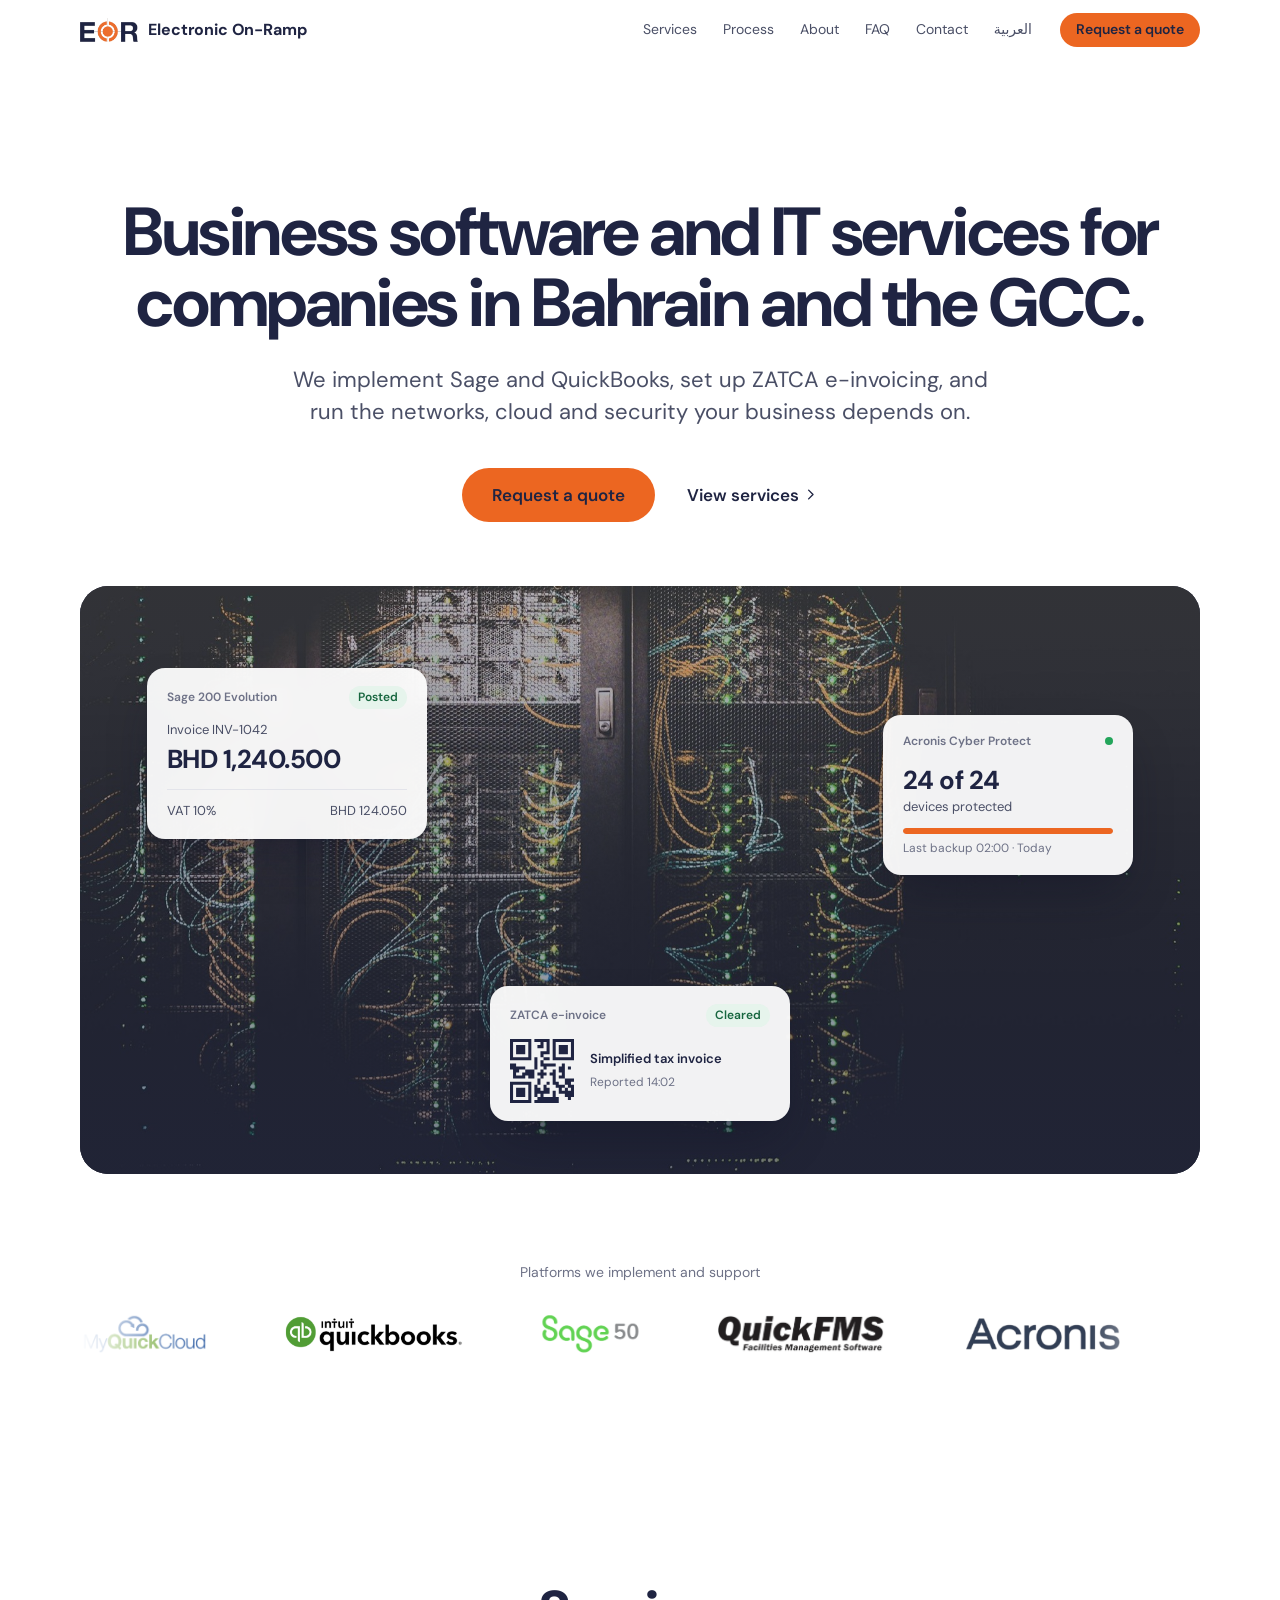
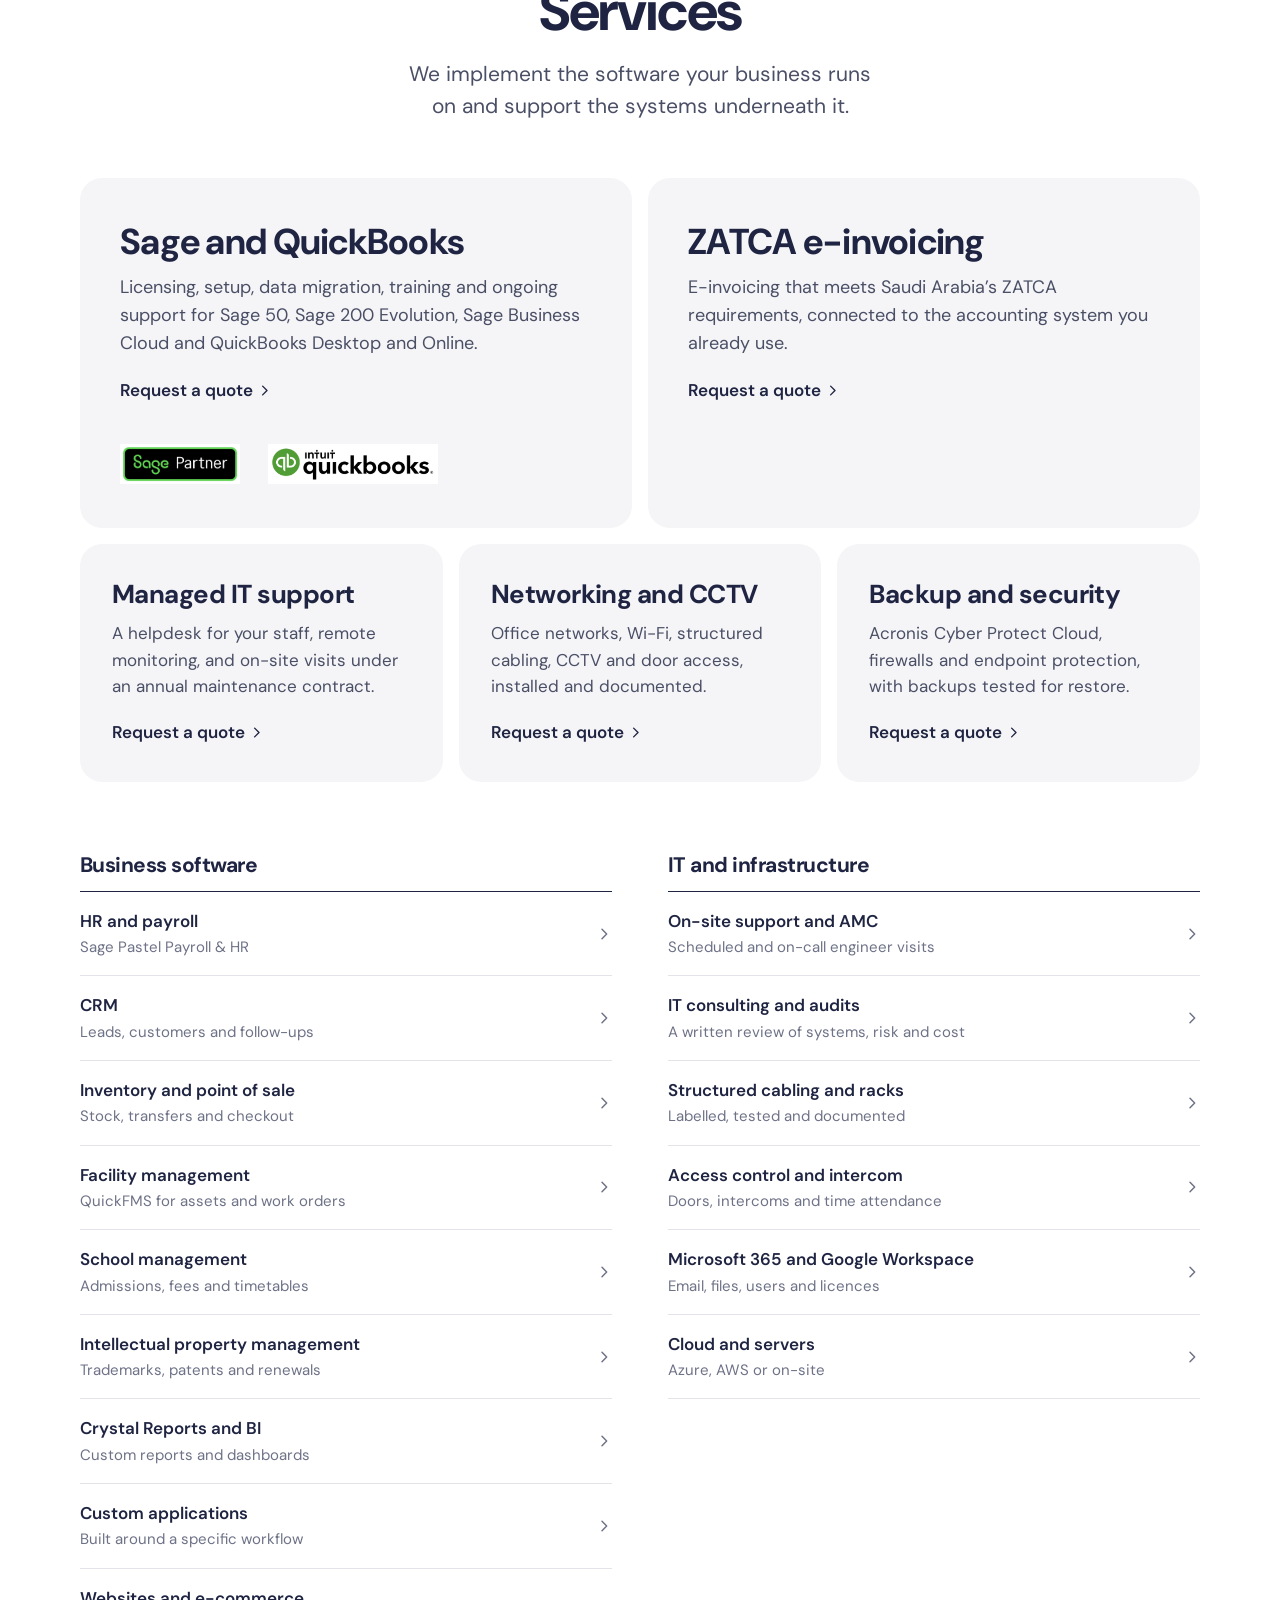
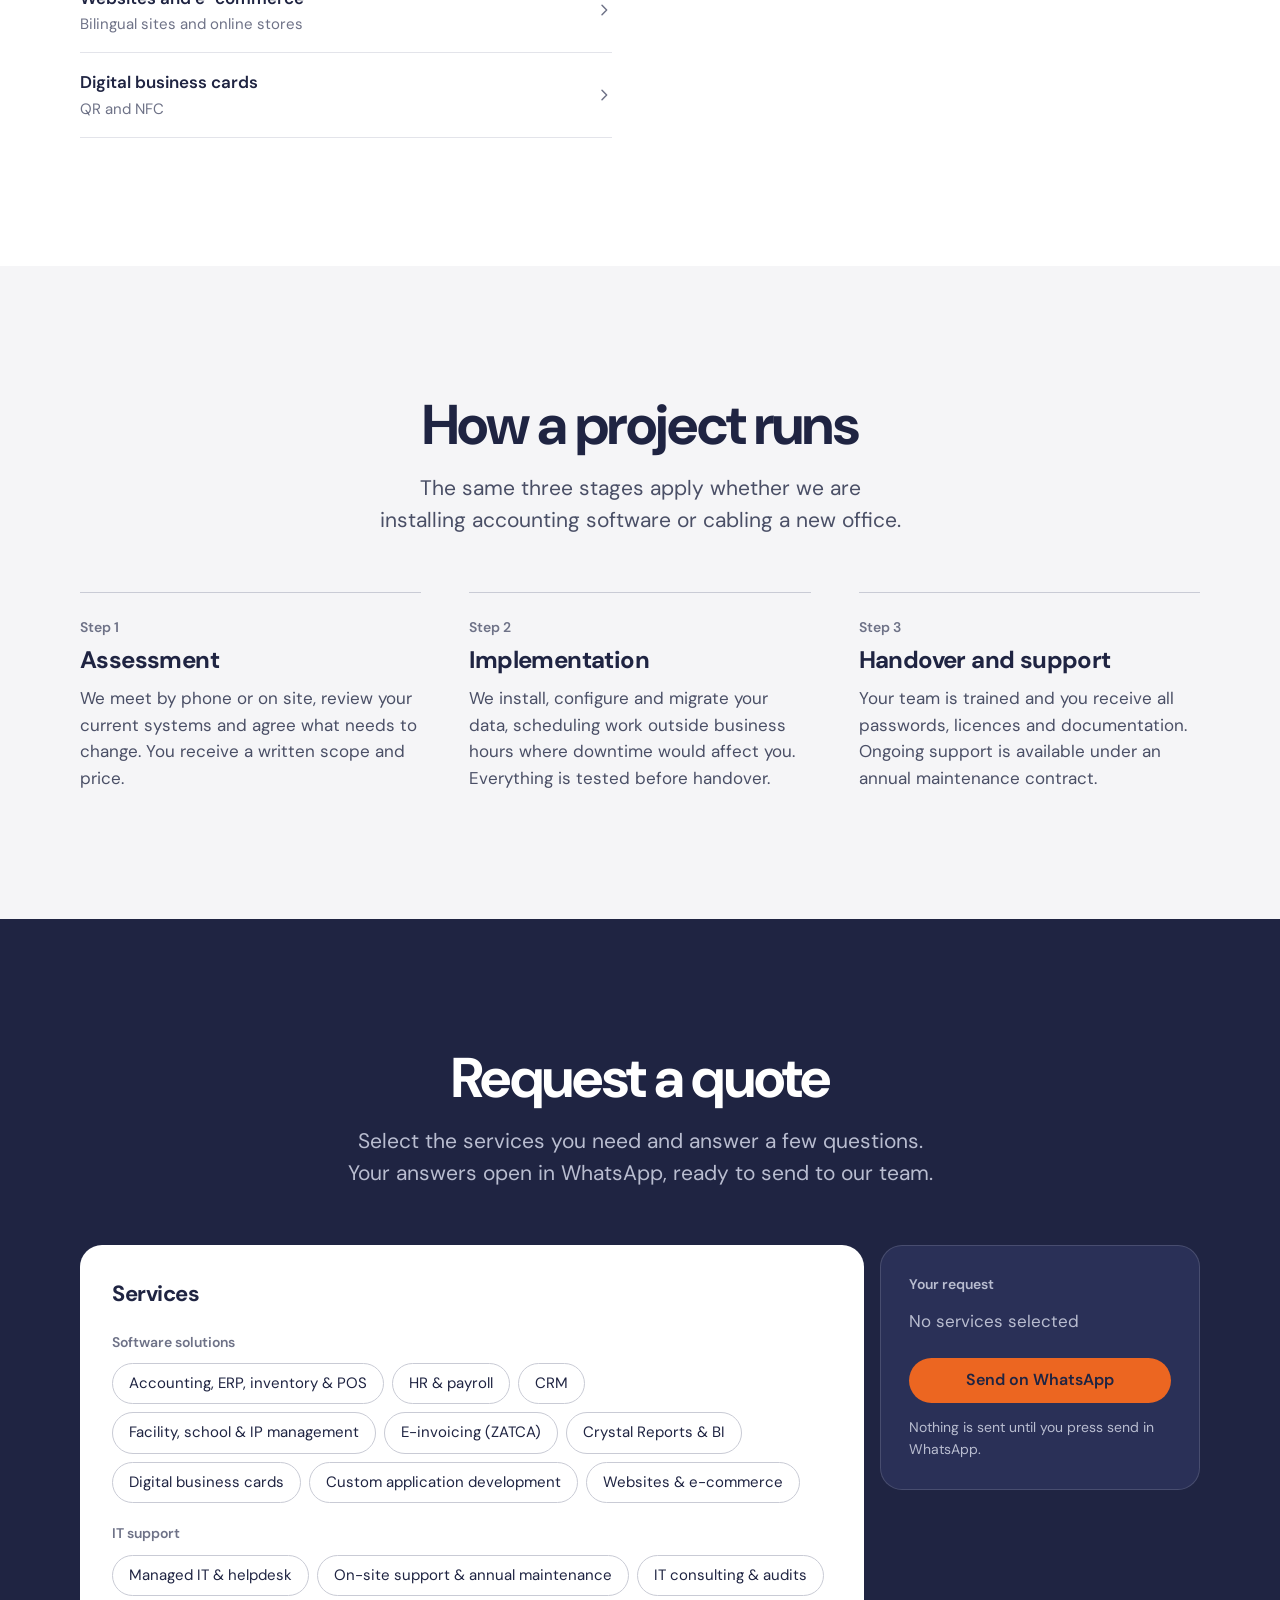
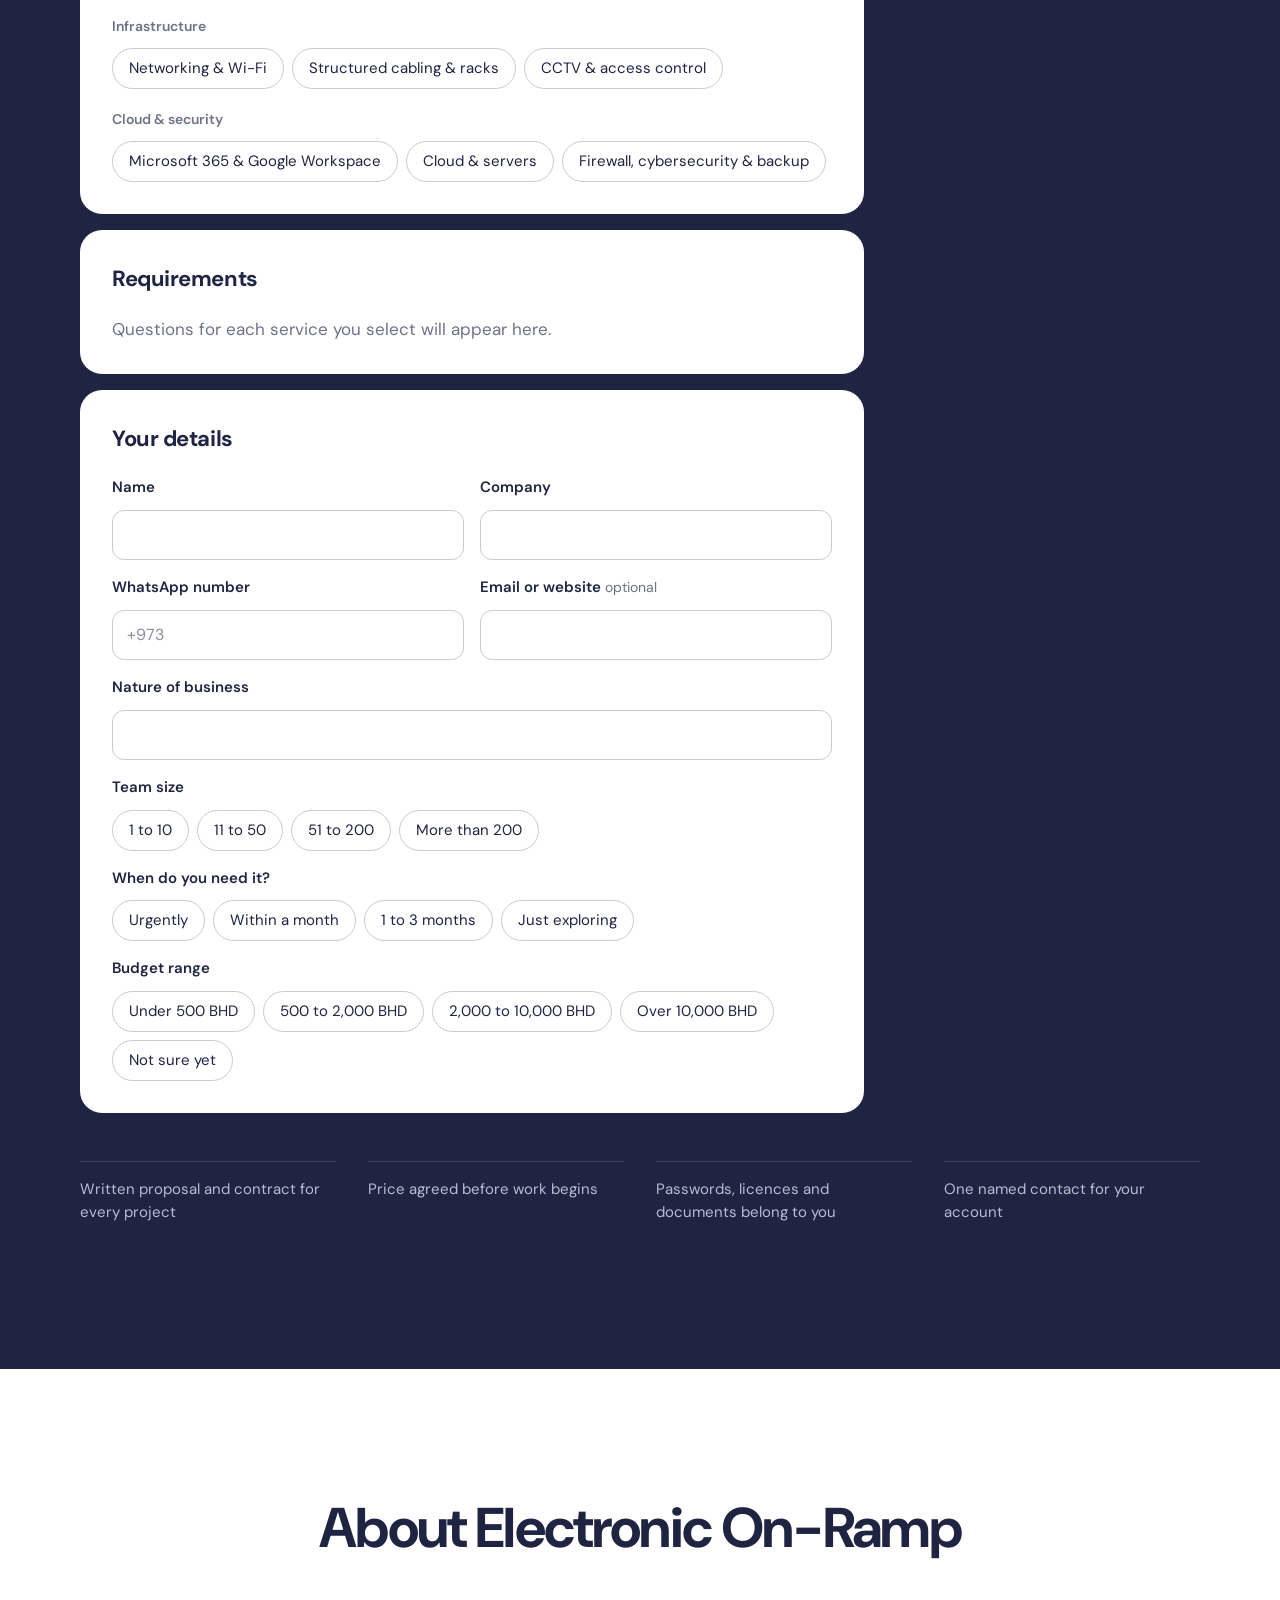
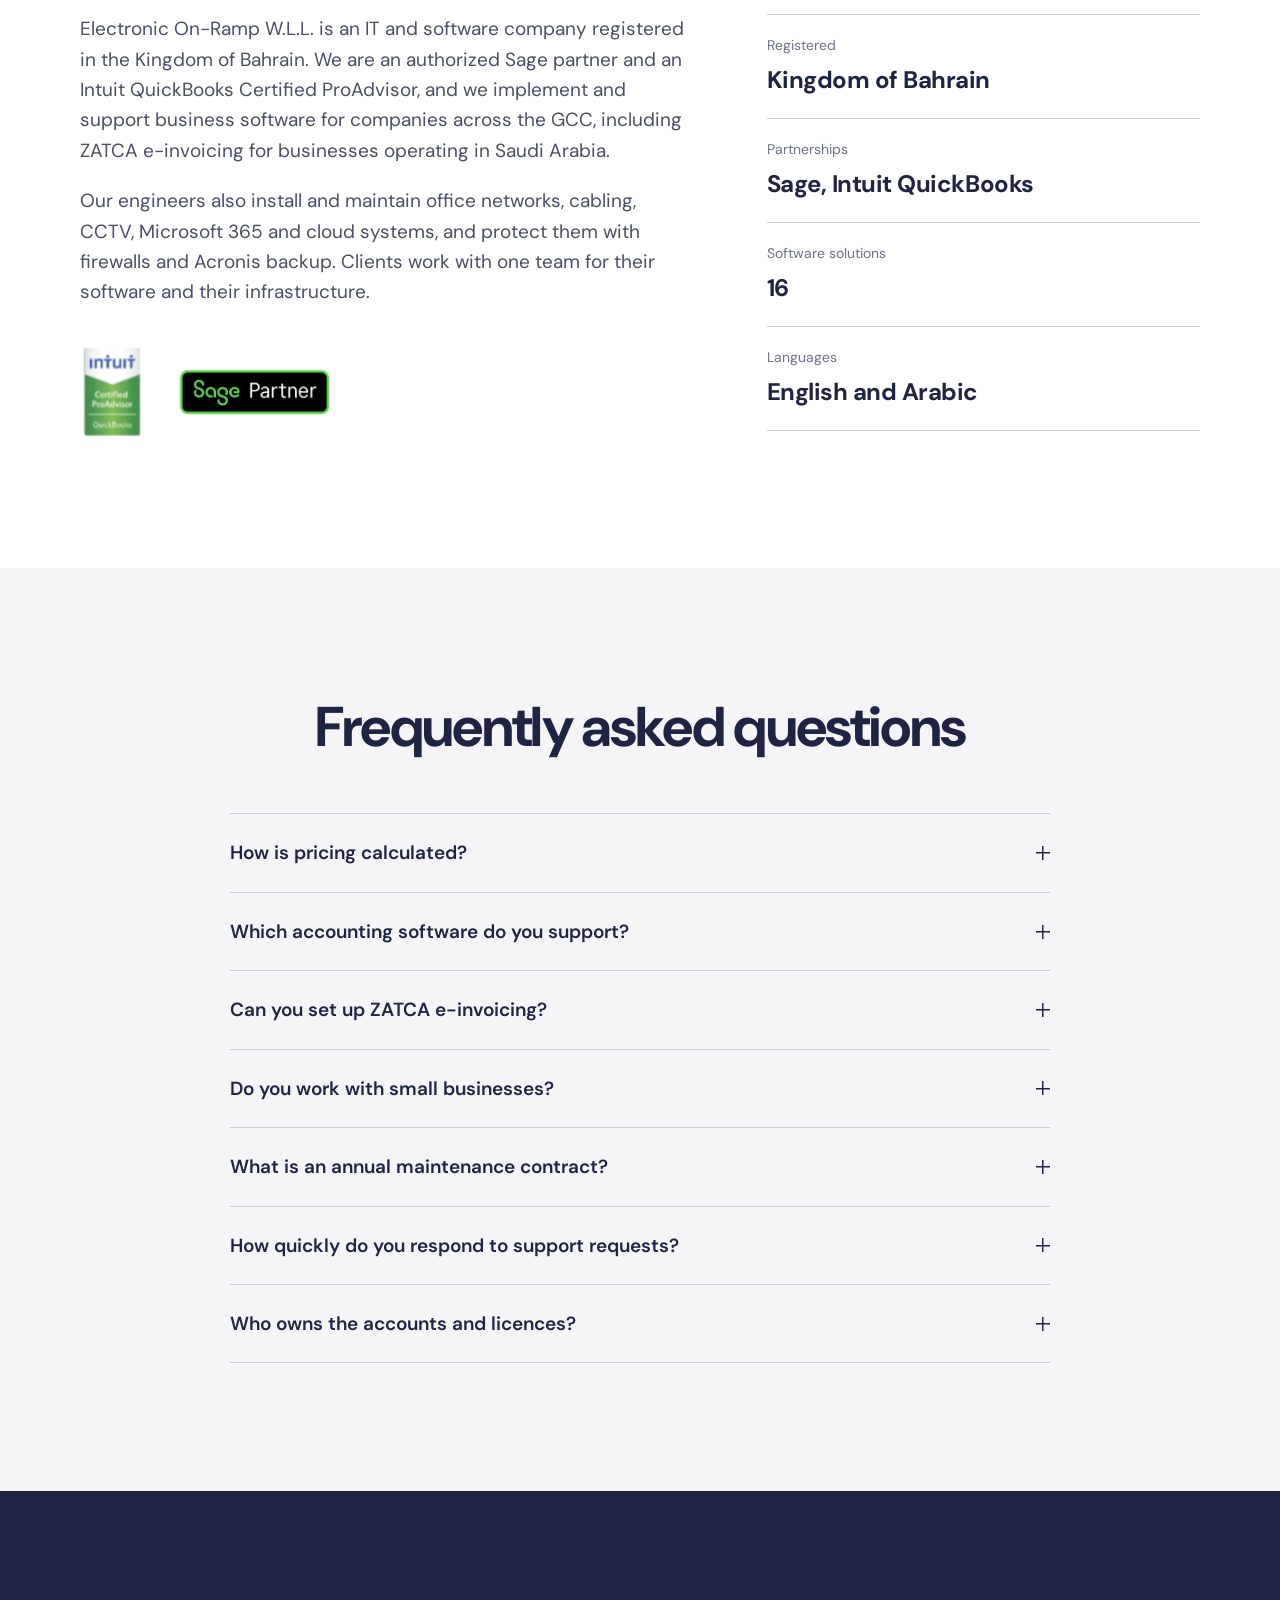
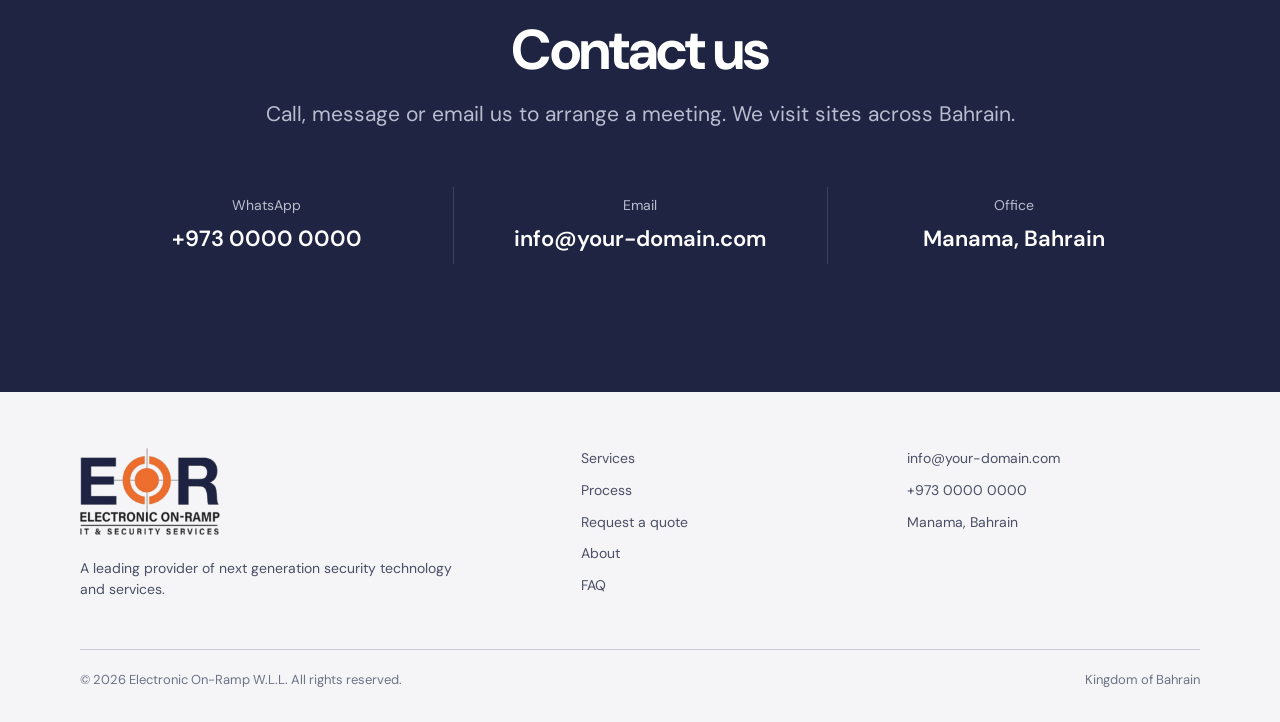
==== commit ad5f0f26: "Hero product stage, colour marquee, translation guard - Hero: server-room photo with floating Sage, " ====
--- a/index.html
+++ b/index.html
@@ -1,7 +1,8 @@
 <!doctype html>
-<html lang="en" dir="ltr">
+<html lang="en" dir="ltr" translate="no">
 <head>
 <meta charset="utf-8">
+<meta name="google" content="notranslate">
 <meta name="viewport" content="width=device-width, initial-scale=1, viewport-fit=cover">
 <title>Electronic On-Ramp W.L.L. | IT &amp; Security Services, Accounting &amp; ERP Software</title>
 <meta name="description" content="Electronic On-Ramp W.L.L., a leading provider of next generation security technology and services. Sage and QuickBooks partner for accounting, ERP, payroll and CRM, plus ZATCA e-invoicing, Acronis Cyber Protect Cloud, networking, cloud and custom software.">
@@ -24,7 +25,7 @@
 <link rel="preconnect" href="https://fonts.googleapis.com">
 <link rel="preconnect" href="https://fonts.gstatic.com" crossorigin>
 <link href="https://fonts.googleapis.com/css2?family=DM+Sans:opsz,wght@9..40,400..700&amp;display=swap" rel="stylesheet">
-<link rel="stylesheet" href="/styles.css?v=3">
+<link rel="stylesheet" href="/styles.css?v=4">
 <script type="application/ld+json">
 {
   "@context": "https://schema.org",
@@ -42,6 +43,7 @@
 <body>
 <svg width="0" height="0" style="position:absolute" aria-hidden="true">
   <symbol id="i-menu" viewBox="0 0 24 24"><path d="M4 8h16M4 16h16"/></symbol>
+  <symbol id="i-qr" viewBox="0 0 21 21"><path d="M0 0h7v1h-7zM8 0h5v1h-5zM14 0h7v1h-7zM0 1h1v1h-1zM6 1h1v1h-1zM10 1h1v1h-1zM12 1h1v1h-1zM14 1h1v1h-1zM20 1h1v1h-1zM0 2h1v1h-1zM2 2h3v1h-3zM6 2h1v1h-1zM9 2h2v1h-2zM12 2h1v1h-1zM14 2h1v1h-1zM16 2h3v1h-3zM20 2h1v1h-1zM0 3h1v1h-1zM2 3h3v1h-3zM6 3h1v1h-1zM12 3h1v1h-1zM14 3h1v1h-1zM16 3h3v1h-3zM20 3h1v1h-1zM0 4h1v1h-1zM2 4h3v1h-3zM6 4h1v1h-1zM10 4h3v1h-3zM14 4h1v1h-1zM16 4h3v1h-3zM20 4h1v1h-1zM0 5h1v1h-1zM6 5h1v1h-1zM10 5h1v1h-1zM14 5h1v1h-1zM20 5h1v1h-1zM0 6h7v1h-7zM8 6h1v1h-1zM11 6h2v1h-2zM14 6h7v1h-7zM8 7h1v1h-1zM10 7h1v1h-1zM0 8h2v1h-2zM8 8h1v1h-1zM10 8h5v1h-5zM17 8h1v1h-1zM0 9h5v1h-5zM8 9h1v1h-1zM11 9h1v1h-1zM16 9h2v1h-2zM19 9h1v1h-1zM1 10h2v1h-2zM5 10h3v1h-3zM10 10h1v1h-1zM14 10h1v1h-1zM16 10h2v1h-2zM1 11h1v1h-1zM4 11h4v1h-4zM9 11h3v1h-3zM13 11h2v1h-2zM17 11h1v1h-1zM1 12h4v1h-4zM6 12h2v1h-2zM10 12h1v1h-1zM14 12h1v1h-1zM16 12h2v1h-2zM9 13h1v1h-1zM14 13h1v1h-1zM18 13h3v1h-3zM0 14h7v1h-7zM9 14h1v1h-1zM12 14h1v1h-1zM14 14h2v1h-2zM18 14h2v1h-2zM0 15h1v1h-1zM6 15h1v1h-1zM8 15h1v1h-1zM11 15h1v1h-1zM15 15h3v1h-3zM19 15h2v1h-2zM0 16h1v1h-1zM2 16h3v1h-3zM6 16h1v1h-1zM8 16h2v1h-2zM11 16h2v1h-2zM16 16h1v1h-1zM18 16h1v1h-1zM20 16h1v1h-1zM0 17h1v1h-1zM2 17h3v1h-3zM6 17h1v1h-1zM8 17h5v1h-5zM14 17h1v1h-1zM16 17h5v1h-5zM0 18h1v1h-1zM2 18h3v1h-3zM6 18h1v1h-1zM8 18h1v1h-1zM10 18h1v1h-1zM14 18h1v1h-1zM18 18h3v1h-3zM0 19h1v1h-1zM6 19h1v1h-1zM9 19h7v1h-7zM19 19h1v1h-1zM0 20h7v1h-7zM8 20h8v1h-8z"/></symbol>
   <symbol id="i-chevron" viewBox="0 0 24 24"><path d="M9 5l7 7-7 7"/></symbol>
 </svg>
 
@@ -80,6 +82,30 @@
         <a class="link-more" href="#services">View services<svg class="icon" aria-hidden="true"><use href="#i-chevron"/></svg></a>
       </div>
     </div>
+    <figure class="hero-stage" aria-label="Examples of systems we run: a Sage invoice, a ZATCA-cleared e-invoice and Acronis backups">
+      <!-- Stock placeholder (Unsplash photo-1558494949-ef010cbdcc31). Swap for a photo of EOR's own work when available. -->
+      <img class="hero-photo" src="/assets/hero/server-room-1800.jpg" srcset="/assets/hero/server-room-960.jpg 960w, /assets/hero/server-room-1800.jpg 1800w" sizes="(min-width: 1180px) 1120px, 100vw" width="1800" height="1009" alt="" fetchpriority="high" decoding="async">
+      <div class="hero-card hc-invoice" aria-hidden="true">
+        <div class="hc-head"><span class="hc-app">Sage 200 Evolution</span><span class="hc-tag">Posted</span></div>
+        <p class="hc-label">Invoice INV-1042</p>
+        <p class="hc-amount" dir="ltr">BHD 1,240.500</p>
+        <p class="hc-row"><span>VAT 10%</span><span dir="ltr">BHD 124.050</span></p>
+      </div>
+      <div class="hero-card hc-zatca" aria-hidden="true">
+        <div class="hc-head"><span class="hc-app">ZATCA e-invoice</span><span class="hc-tag">Cleared</span></div>
+        <div class="hc-zbody">
+          <svg class="hc-qr"><use href="#i-qr"/></svg>
+          <div><p class="hc-label">Simplified tax invoice</p><p class="hc-meta">Reported <span dir="ltr">14:02</span></p></div>
+        </div>
+      </div>
+      <div class="hero-card hc-backup" aria-hidden="true">
+        <div class="hc-head"><span class="hc-app">Acronis Cyber Protect</span><span class="hc-live"></span></div>
+        <p class="hc-amount">24 of 24</p>
+        <p class="hc-label">devices protected</p>
+        <div class="hc-bar"><span></span></div>
+        <p class="hc-meta">Last backup <span dir="ltr">02:00</span> · Today</p>
+      </div>
+    </figure>
   </section>
 
   <!-- PARTNER LOGOS -->
@@ -345,6 +371,6 @@
   </div>
 </footer>
 
-<script src="/main.js?v=3" defer></script>
+<script src="/main.js?v=4" defer></script>
 </body>
 </html>
--- a/styles.css
+++ b/styles.css
@@ -124,6 +124,67 @@
 .hero-cta { display: flex; flex-wrap: wrap; align-items: center; justify-content: center; gap: 16px 32px; margin-top: 40px; }
 .hero-cta .link-more { font-size: 17px; }
 
+/* Hero stage: a photo with product cards floating in front of it. Cards drift slowly; all motion stops
+   under reduced motion. Positions use inline-start/end so the Arabic page mirrors on its own. */
+.hero-stage {
+  position: relative; width: min(1120px, 100% - 32px); margin: 64px auto 0; aspect-ratio: 16 / 8.4;
+  border-radius: 28px; overflow: hidden; background: var(--navy); isolation: isolate;
+}
+.hero-stage::after { content: ""; position: absolute; inset: 0; z-index: -1; background: linear-gradient(180deg, rgba(31, 36, 66, .15), rgba(31, 36, 66, .6)); }
+.hero-photo { position: absolute; inset: 0; z-index: -2; width: 100%; height: 100%; object-fit: cover; animation: drift 40s ease-in-out infinite alternate; }
+@keyframes drift { to { transform: scale(1.08) translate(-1.5%, -1%); } }
+
+.hero-card {
+  position: absolute; width: 280px; padding: 18px 20px; border-radius: 18px; text-align: start;
+  background: rgba(255, 255, 255, .94); backdrop-filter: blur(14px); -webkit-backdrop-filter: blur(14px);
+  box-shadow: 0 1px 2px rgba(31, 36, 66, .12), 0 24px 48px -12px rgba(15, 18, 38, .45);
+  font-size: 13px; line-height: 1.4; color: var(--ink-2);
+  animation: card-in .9s cubic-bezier(.2, .7, .2, 1) both, bob 8s ease-in-out infinite;
+}
+.hero-card p { margin: 0; }
+.hc-invoice { inset-inline-start: 6%; top: 14%; animation-delay: .15s, 1.2s; }
+.hc-zatca { inset-inline-start: 50%; translate: -50% 0; bottom: 9%; width: 300px; animation-delay: .3s, 2.5s; animation-duration: .9s, 9s; }
+[dir="rtl"] .hc-zatca { translate: 50% 0; }
+.hc-backup { inset-inline-end: 6%; top: 22%; width: 250px; animation-delay: .45s, 4s; animation-duration: .9s, 10s; }
+@keyframes card-in { from { opacity: 0; transform: translateY(28px) scale(.97); } }
+@keyframes bob { 50% { transform: translateY(-8px); } }
+
+.hc-head { display: flex; align-items: center; justify-content: space-between; gap: 12px; margin-bottom: 12px; font-size: 12px; font-weight: 600; color: var(--muted); }
+.hc-tag { padding: 3px 9px; border-radius: 99px; background: #E6F4EC; color: #17663F; font-weight: 600; }
+.hero-card .hc-amount { margin-top: 2px; font-size: 26px; font-weight: 700; letter-spacing: -.02em; color: var(--ink); font-variant-numeric: tabular-nums; }
+:lang(ar) .hero-card .hc-amount { letter-spacing: 0; }
+[dir="rtl"] .hc-amount[dir="ltr"] { text-align: right; }
+.hero-card .hc-row { display: flex; justify-content: space-between; margin-top: 12px; padding-top: 12px; border-top: 1px solid var(--line); }
+.hero-card .hc-meta { margin-top: 6px; font-size: 12px; color: var(--muted); }
+.hc-zbody { display: flex; align-items: center; gap: 16px; }
+.hc-qr { width: 64px; height: 64px; flex: none; fill: var(--ink); }
+.hc-zbody .hc-label { font-weight: 600; color: var(--ink); }
+.hc-live { width: 8px; height: 8px; border-radius: 50%; background: #23A55A; box-shadow: 0 0 0 0 rgba(35, 165, 90, .5); animation: live 2.4s ease-out infinite; }
+@keyframes live { 70%, 100% { box-shadow: 0 0 0 8px rgba(35, 165, 90, 0); } }
+.hc-bar { height: 6px; margin-top: 12px; border-radius: 99px; background: var(--line); overflow: hidden; }
+.hc-bar span { display: block; height: 100%; border-radius: inherit; background: var(--orange); transform-origin: left; animation: fill 1.6s cubic-bezier(.2, .7, .2, 1) .8s both; }
+[dir="rtl"] .hc-bar span { transform-origin: right; }
+@keyframes fill { from { transform: scaleX(0); } }
+
+@media (max-width: 899px) {
+  .hero-stage { aspect-ratio: 4 / 3; margin-top: 48px; border-radius: 22px; }
+  .hero-card { width: 230px; padding: 14px 16px; font-size: 12px; }
+  .hero-card .hc-amount { font-size: 21px; }
+  .hc-invoice { inset-inline-start: 4%; top: 6%; }
+  .hc-backup { inset-inline-end: 4%; top: 32%; width: 210px; }
+  .hc-zatca { bottom: 5%; width: 250px; }
+  .hc-qr { width: 52px; height: 52px; }
+}
+@media (max-width: 559px) {
+  .hero-stage { aspect-ratio: 3 / 4; }
+  .hero-card { width: 72%; }
+  .hc-backup { top: 40%; width: 66%; }
+  .hc-zatca { width: 80%; }
+}
+@media (prefers-reduced-motion: reduce) {
+  .hero-photo, .hero-card, .hc-live, .hc-bar span { animation: none; }
+}
+
 /* ── Partner logo marquee ── */
 .partners { padding: 0 0 96px; }
 .partners-label { text-align: center; font-size: 14px; color: var(--muted); margin-bottom: 28px; }
@@ -133,10 +194,8 @@
   -webkit-mask-image: linear-gradient(90deg, transparent, #000 10%, #000 90%, transparent);
 }
 .marquee-track { display: flex; width: max-content; animation: marquee 56s linear infinite; }
-.marquee:hover .marquee-track { animation-play-state: paused; }
 .marquee-track ul { display: flex; align-items: center; gap: 72px; padding-inline-end: 72px; }
-.marquee-track img { height: 44px; width: auto; max-width: none; filter: grayscale(1); opacity: .6; transition: filter .3s, opacity .3s; }
-.marquee-track img:hover { filter: none; opacity: 1; }
+.marquee-track img { height: 44px; width: auto; max-width: none; }
 @keyframes marquee { to { transform: translateX(-50%); } }
 @media (max-width: 699px) { .marquee-track ul { gap: 44px; padding-inline-end: 44px; } .marquee-track img { height: 34px; } }
 @media (prefers-reduced-motion: reduce) {
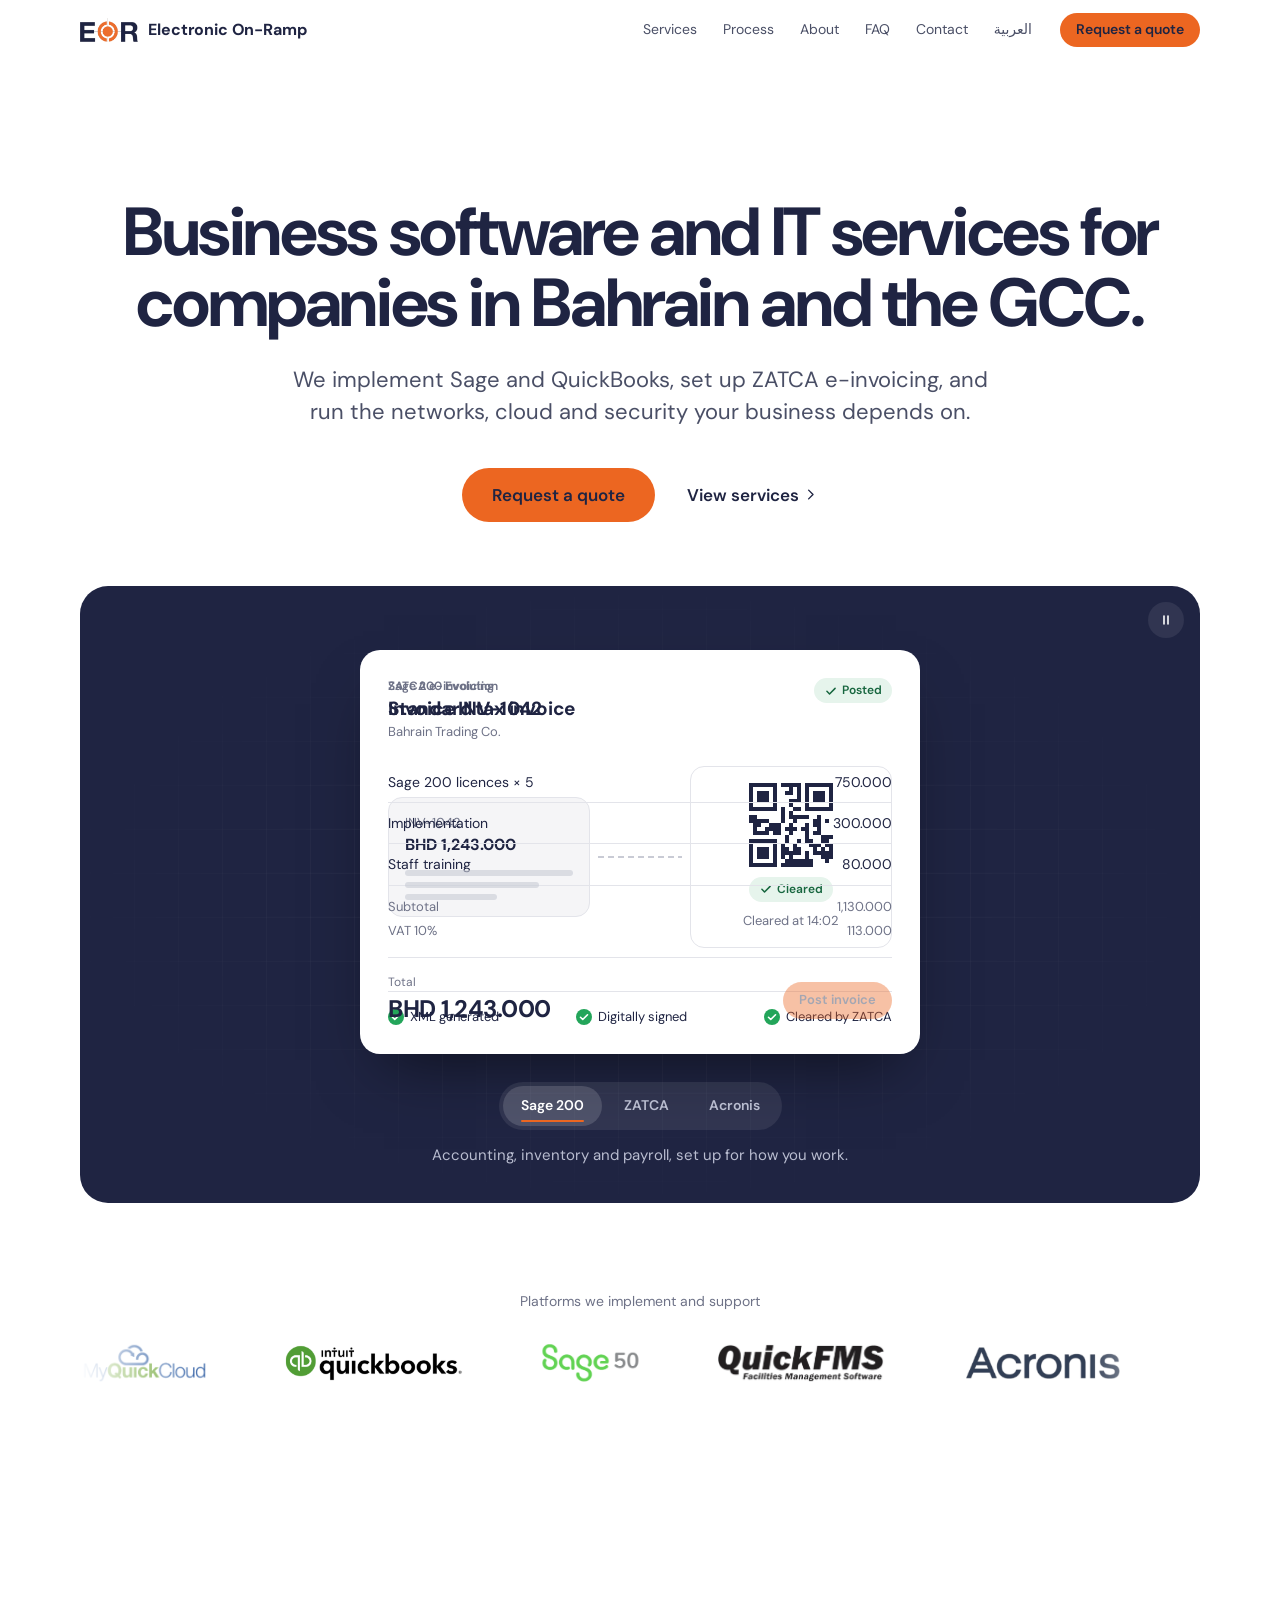
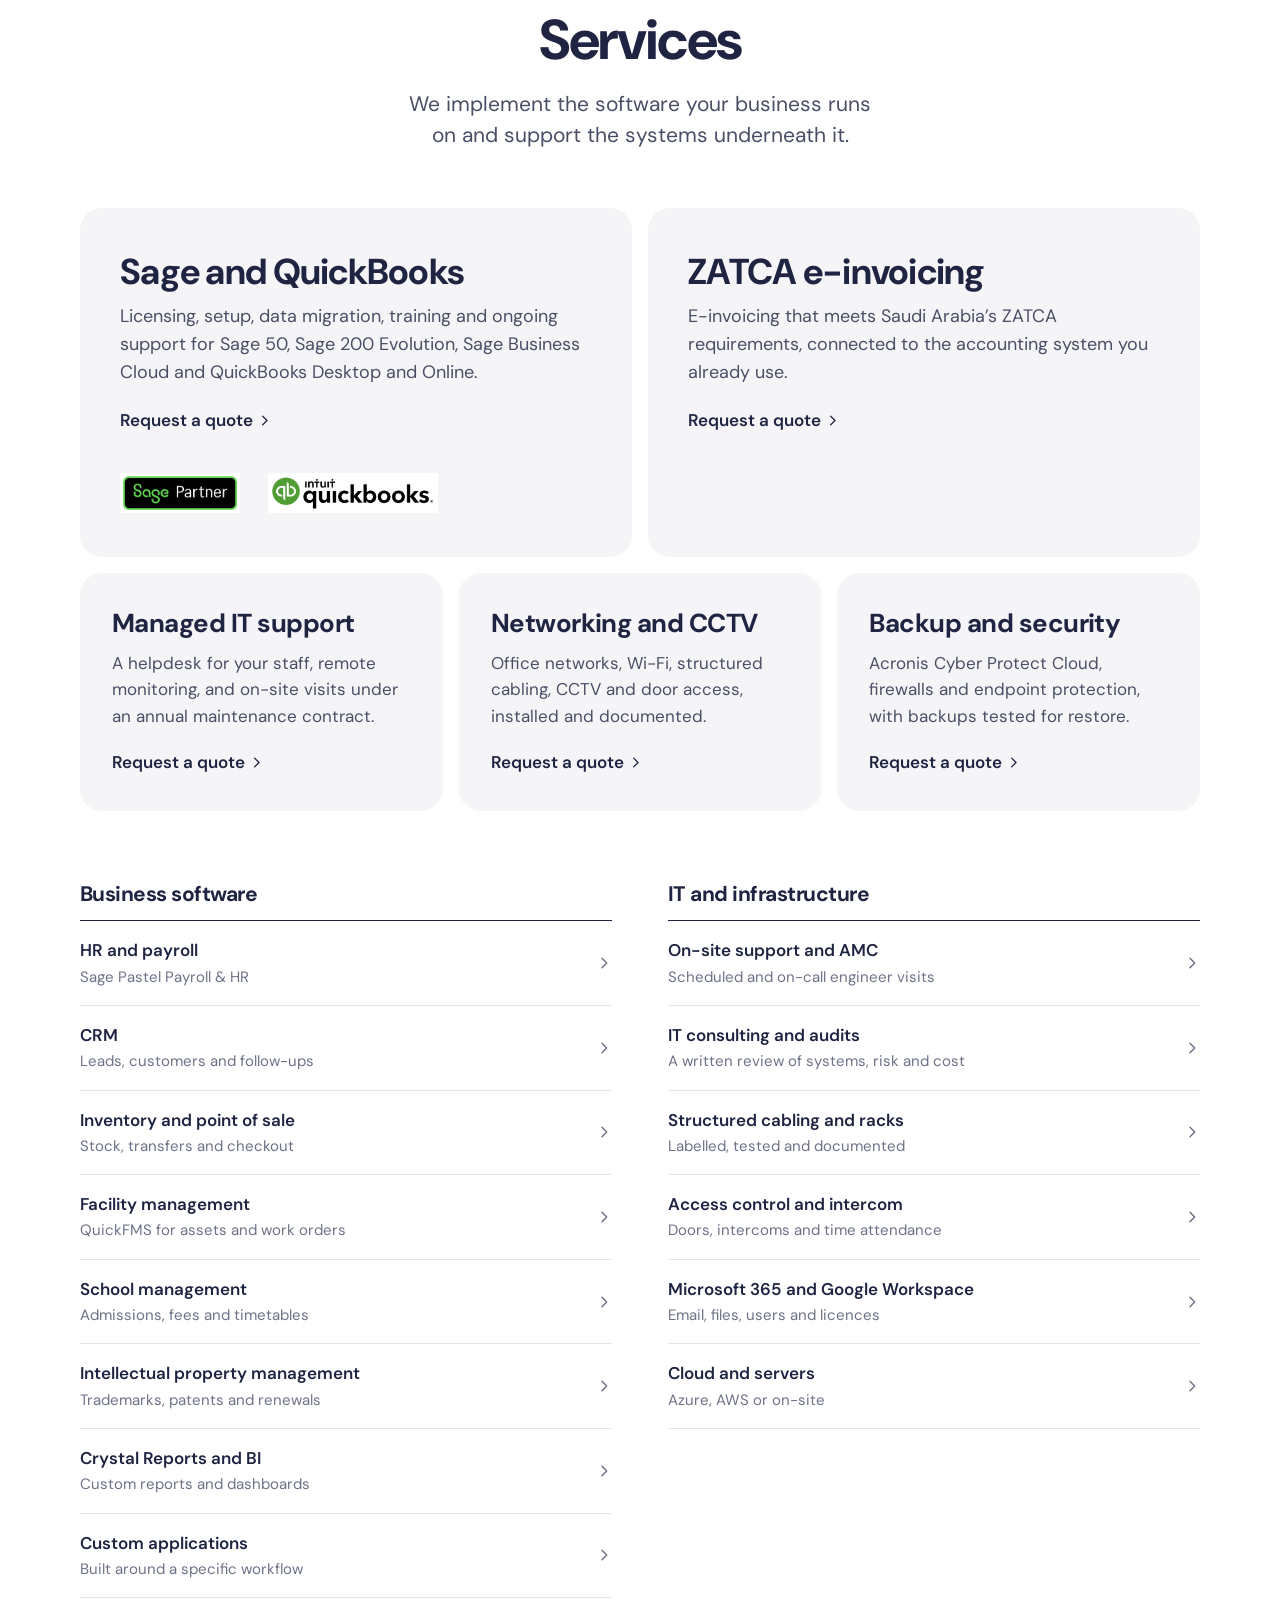
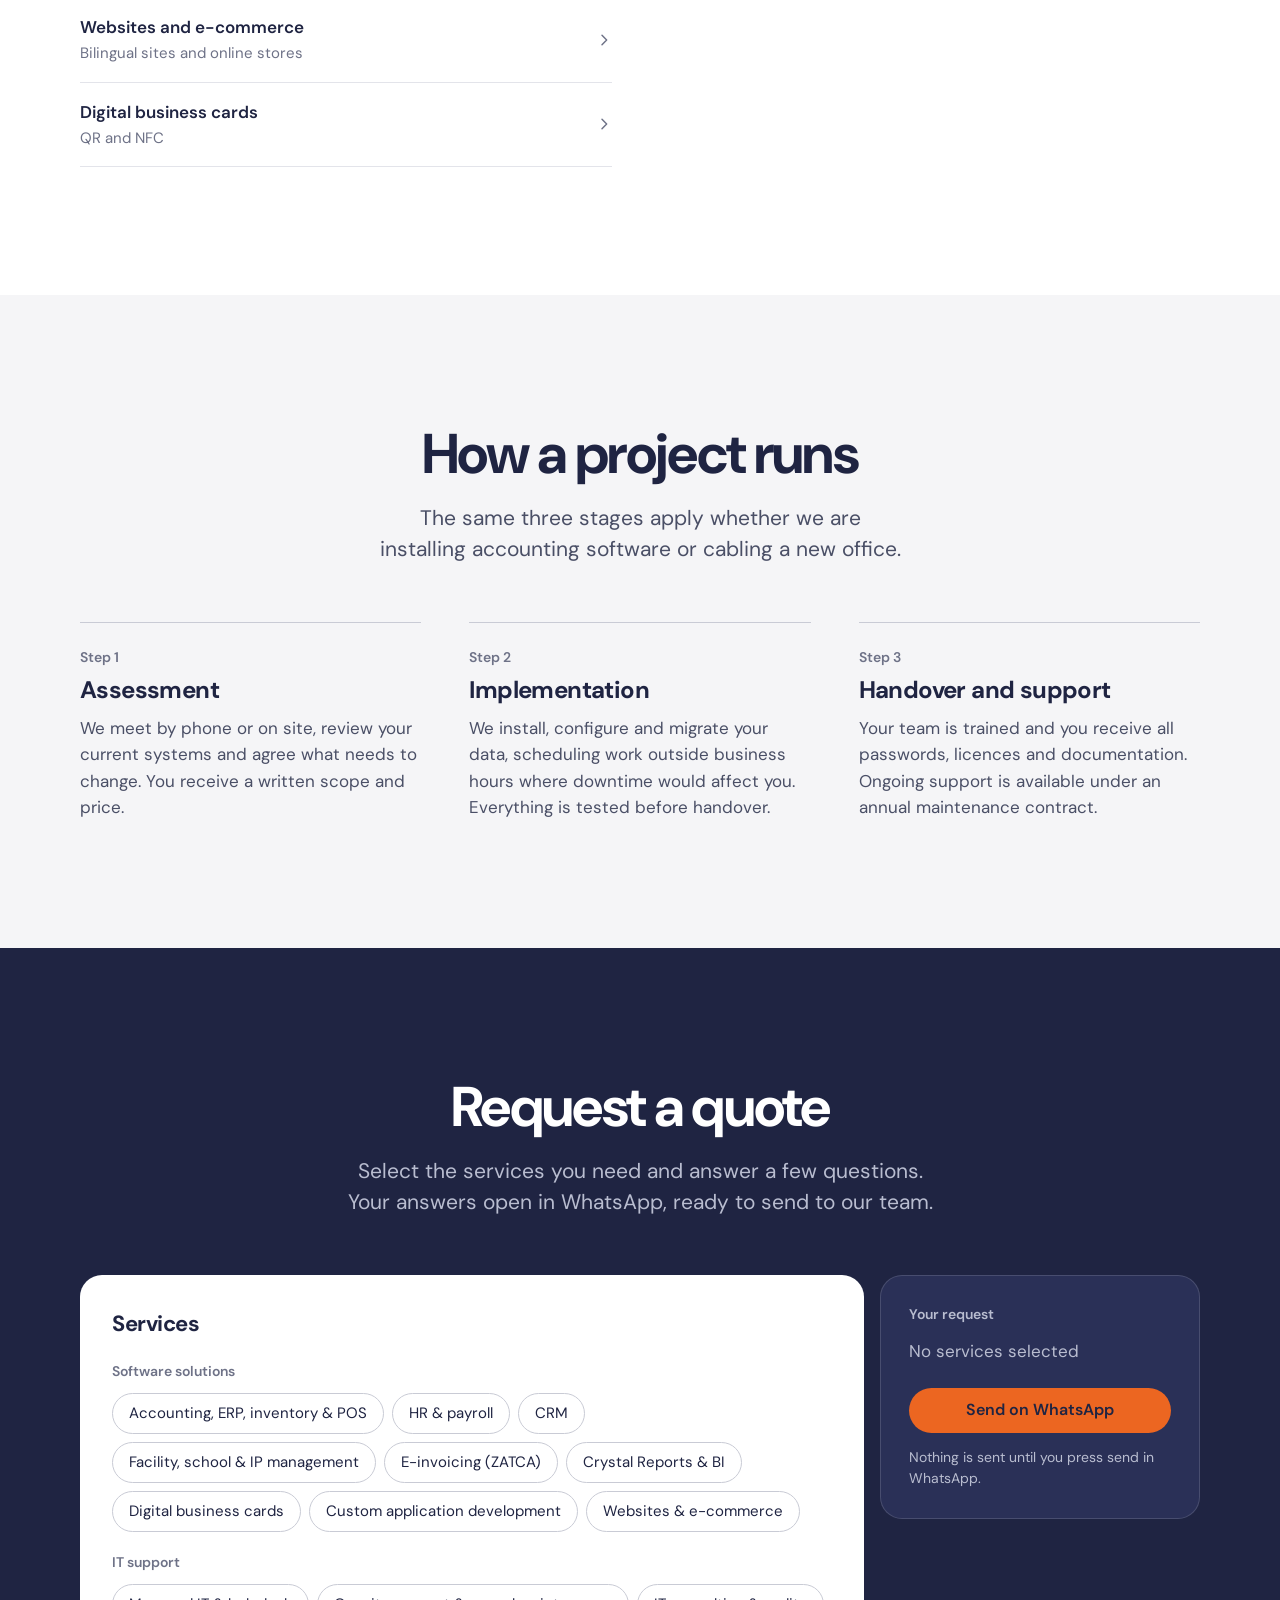
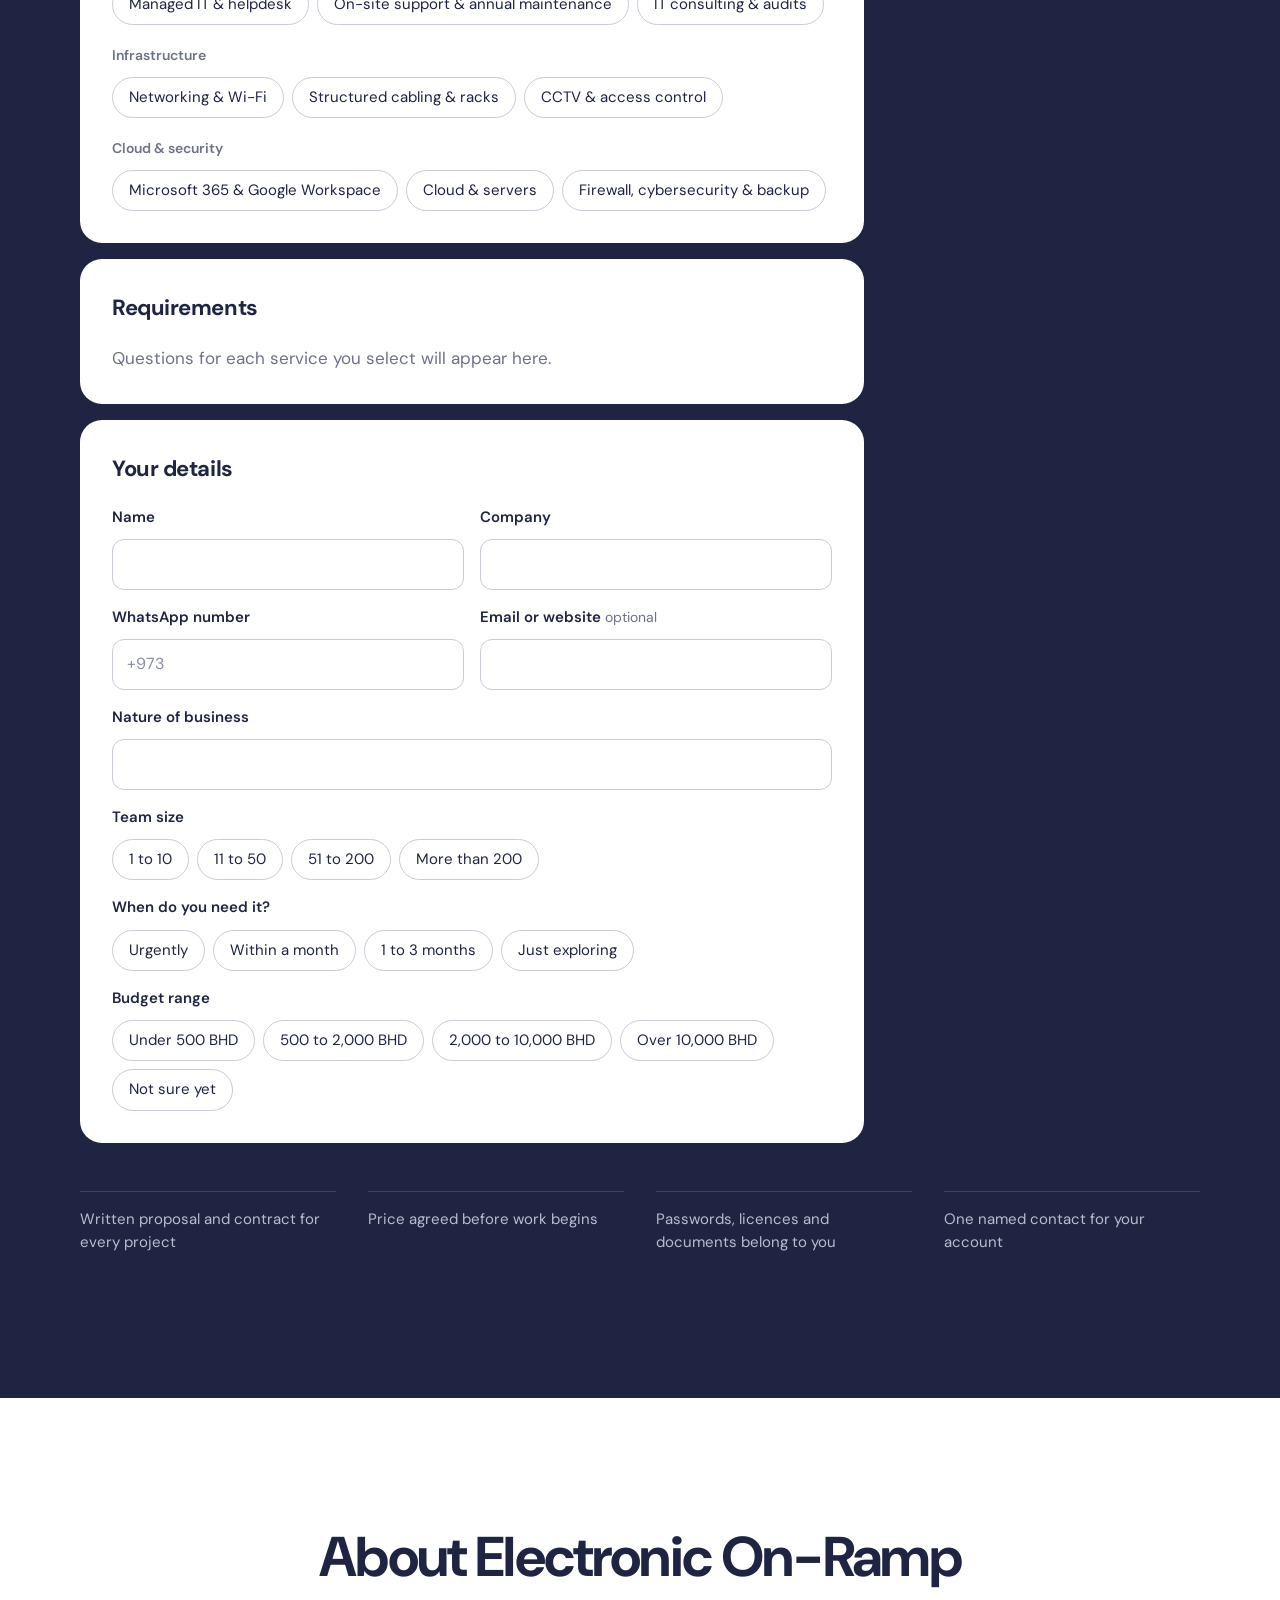
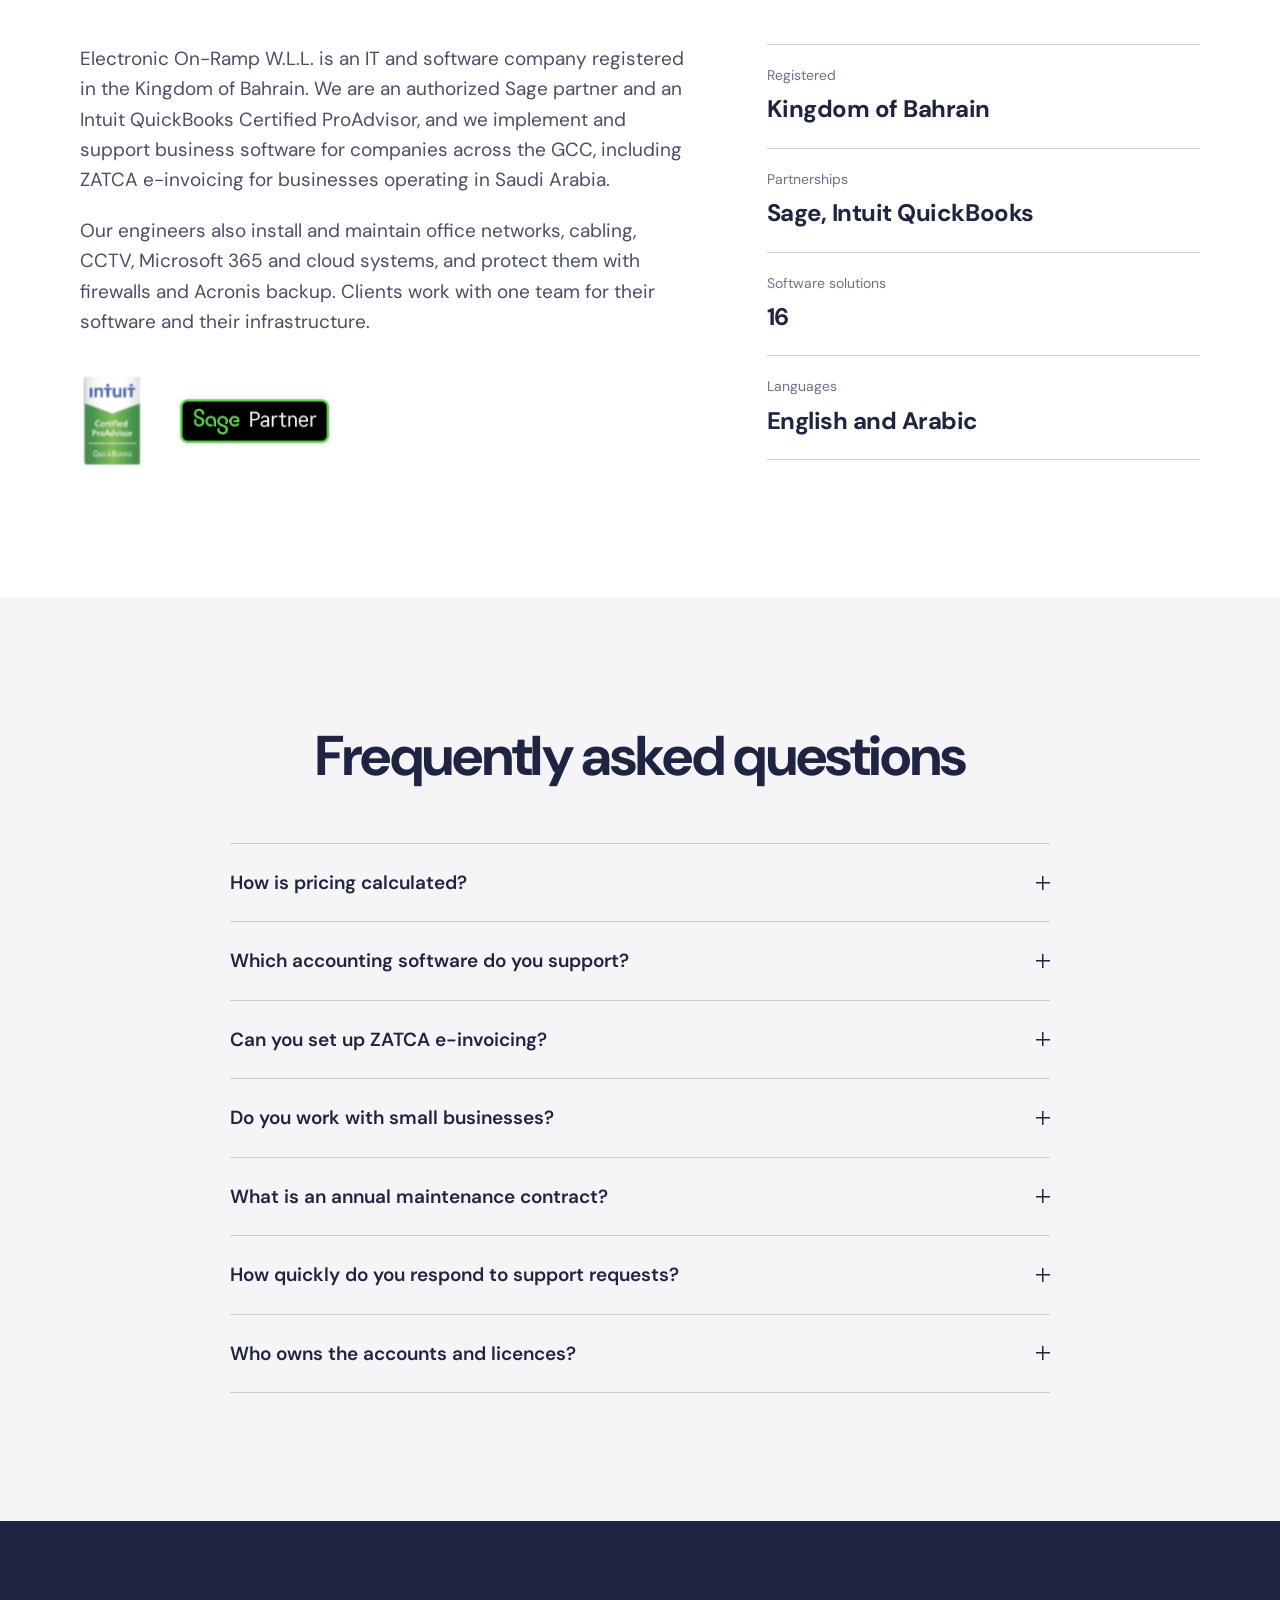
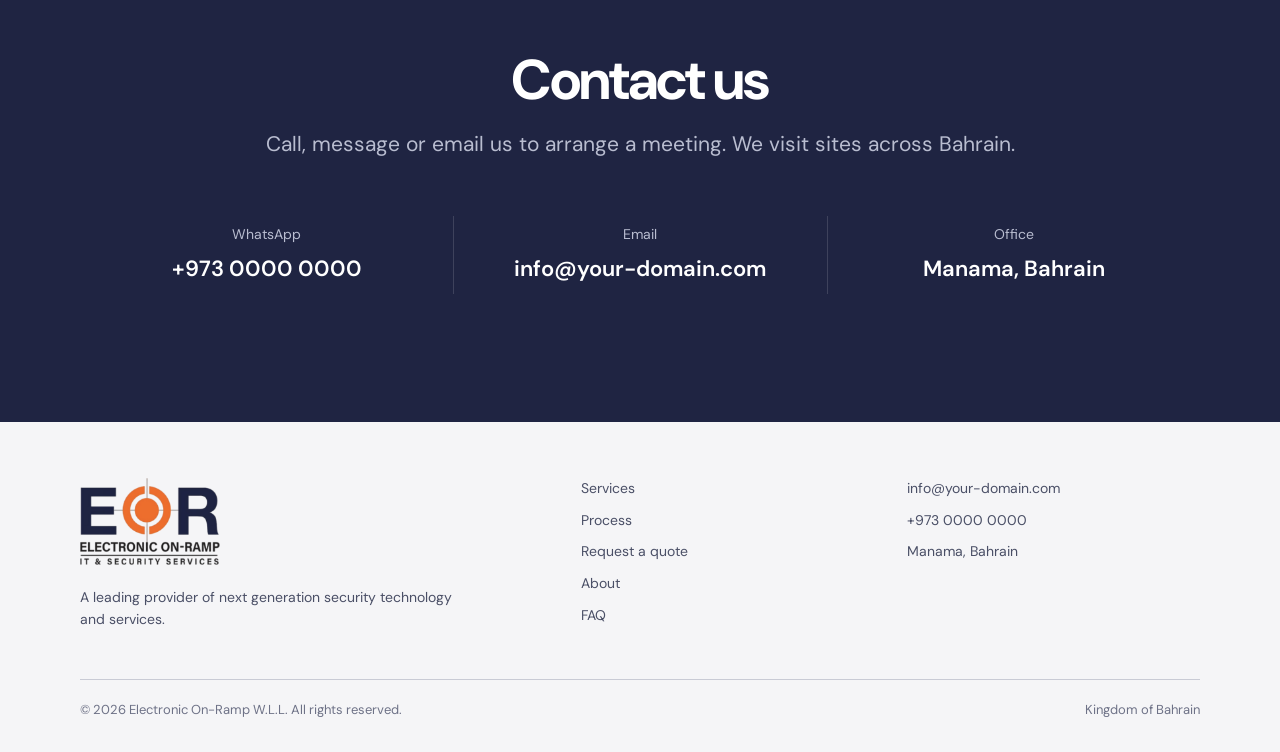
==== commit 4bcc80eb: "Animated hero demo: Sage, ZATCA and Acronis scenes - Replace the photo-and-cards hero with a code-bu" ====
--- a/index.html
+++ b/index.html
@@ -25,7 +25,7 @@
 <link rel="preconnect" href="https://fonts.googleapis.com">
 <link rel="preconnect" href="https://fonts.gstatic.com" crossorigin>
 <link href="https://fonts.googleapis.com/css2?family=DM+Sans:opsz,wght@9..40,400..700&amp;display=swap" rel="stylesheet">
-<link rel="stylesheet" href="/styles.css?v=4">
+<link rel="stylesheet" href="/styles.css?v=5">
 <script type="application/ld+json">
 {
   "@context": "https://schema.org",
@@ -44,6 +44,11 @@
 <svg width="0" height="0" style="position:absolute" aria-hidden="true">
   <symbol id="i-menu" viewBox="0 0 24 24"><path d="M4 8h16M4 16h16"/></symbol>
   <symbol id="i-qr" viewBox="0 0 21 21"><path d="M0 0h7v1h-7zM8 0h5v1h-5zM14 0h7v1h-7zM0 1h1v1h-1zM6 1h1v1h-1zM10 1h1v1h-1zM12 1h1v1h-1zM14 1h1v1h-1zM20 1h1v1h-1zM0 2h1v1h-1zM2 2h3v1h-3zM6 2h1v1h-1zM9 2h2v1h-2zM12 2h1v1h-1zM14 2h1v1h-1zM16 2h3v1h-3zM20 2h1v1h-1zM0 3h1v1h-1zM2 3h3v1h-3zM6 3h1v1h-1zM12 3h1v1h-1zM14 3h1v1h-1zM16 3h3v1h-3zM20 3h1v1h-1zM0 4h1v1h-1zM2 4h3v1h-3zM6 4h1v1h-1zM10 4h3v1h-3zM14 4h1v1h-1zM16 4h3v1h-3zM20 4h1v1h-1zM0 5h1v1h-1zM6 5h1v1h-1zM10 5h1v1h-1zM14 5h1v1h-1zM20 5h1v1h-1zM0 6h7v1h-7zM8 6h1v1h-1zM11 6h2v1h-2zM14 6h7v1h-7zM8 7h1v1h-1zM10 7h1v1h-1zM0 8h2v1h-2zM8 8h1v1h-1zM10 8h5v1h-5zM17 8h1v1h-1zM0 9h5v1h-5zM8 9h1v1h-1zM11 9h1v1h-1zM16 9h2v1h-2zM19 9h1v1h-1zM1 10h2v1h-2zM5 10h3v1h-3zM10 10h1v1h-1zM14 10h1v1h-1zM16 10h2v1h-2zM1 11h1v1h-1zM4 11h4v1h-4zM9 11h3v1h-3zM13 11h2v1h-2zM17 11h1v1h-1zM1 12h4v1h-4zM6 12h2v1h-2zM10 12h1v1h-1zM14 12h1v1h-1zM16 12h2v1h-2zM9 13h1v1h-1zM14 13h1v1h-1zM18 13h3v1h-3zM0 14h7v1h-7zM9 14h1v1h-1zM12 14h1v1h-1zM14 14h2v1h-2zM18 14h2v1h-2zM0 15h1v1h-1zM6 15h1v1h-1zM8 15h1v1h-1zM11 15h1v1h-1zM15 15h3v1h-3zM19 15h2v1h-2zM0 16h1v1h-1zM2 16h3v1h-3zM6 16h1v1h-1zM8 16h2v1h-2zM11 16h2v1h-2zM16 16h1v1h-1zM18 16h1v1h-1zM20 16h1v1h-1zM0 17h1v1h-1zM2 17h3v1h-3zM6 17h1v1h-1zM8 17h5v1h-5zM14 17h1v1h-1zM16 17h5v1h-5zM0 18h1v1h-1zM2 18h3v1h-3zM6 18h1v1h-1zM8 18h1v1h-1zM10 18h1v1h-1zM14 18h1v1h-1zM18 18h3v1h-3zM0 19h1v1h-1zM6 19h1v1h-1zM9 19h7v1h-7zM19 19h1v1h-1zM0 20h7v1h-7zM8 20h8v1h-8z"/></symbol>
+  <symbol id="i-check" viewBox="0 0 24 24"><path d="M5 12.5l4.5 4.5L19 7.5"/></symbol>
+  <symbol id="i-device" viewBox="0 0 24 24"><rect x="3" y="4.5" width="18" height="12" rx="2"/><path d="M8.5 20h7M12 16.5V20"/></symbol>
+  <symbol id="i-shield" viewBox="0 0 48 48"><path pathLength="1" d="M24 4l16 6v12c0 10.5-6.8 18.6-16 22-9.2-3.4-16-11.5-16-22V10z"/><path pathLength="1" d="M16.5 24.5l5 5 10-10.5"/></symbol>
+  <symbol id="i-pause" viewBox="0 0 24 24"><path d="M9 6v12M15 6v12"/></symbol>
+  <symbol id="i-play" viewBox="0 0 24 24"><path d="M8 5.5v13l10.5-6.5z"/></symbol>
   <symbol id="i-chevron" viewBox="0 0 24 24"><path d="M9 5l7 7-7 7"/></symbol>
 </svg>
 
@@ -82,30 +87,99 @@
         <a class="link-more" href="#services">View services<svg class="icon" aria-hidden="true"><use href="#i-chevron"/></svg></a>
       </div>
     </div>
-    <figure class="hero-stage" aria-label="Examples of systems we run: a Sage invoice, a ZATCA-cleared e-invoice and Acronis backups">
-      <!-- Stock placeholder (Unsplash photo-1558494949-ef010cbdcc31). Swap for a photo of EOR's own work when available. -->
-      <img class="hero-photo" src="/assets/hero/server-room-1800.jpg" srcset="/assets/hero/server-room-960.jpg 960w, /assets/hero/server-room-1800.jpg 1800w" sizes="(min-width: 1180px) 1120px, 100vw" width="1800" height="1009" alt="" fetchpriority="high" decoding="async">
-      <div class="hero-card hc-invoice" aria-hidden="true">
-        <div class="hc-head"><span class="hc-app">Sage 200 Evolution</span><span class="hc-tag">Posted</span></div>
-        <p class="hc-label">Invoice INV-1042</p>
-        <p class="hc-amount" dir="ltr">BHD 1,240.500</p>
-        <p class="hc-row"><span>VAT 10%</span><span dir="ltr">BHD 124.050</span></p>
-      </div>
-      <div class="hero-card hc-zatca" aria-hidden="true">
-        <div class="hc-head"><span class="hc-app">ZATCA e-invoice</span><span class="hc-tag">Cleared</span></div>
-        <div class="hc-zbody">
-          <svg class="hc-qr"><use href="#i-qr"/></svg>
-          <div><p class="hc-label">Simplified tax invoice</p><p class="hc-meta">Reported <span dir="ltr">14:02</span></p></div>
-        </div>
-      </div>
-      <div class="hero-card hc-backup" aria-hidden="true">
-        <div class="hc-head"><span class="hc-app">Acronis Cyber Protect</span><span class="hc-live"></span></div>
-        <p class="hc-amount">24 of 24</p>
-        <p class="hc-label">devices protected</p>
-        <div class="hc-bar"><span></span></div>
-        <p class="hc-meta">Last backup <span dir="ltr">02:00</span> · Today</p>
-      </div>
-    </figure>
+    <div class="hero-stage" data-demo role="region" aria-label="How we help, in three short animations">
+      <div class="demo-window" aria-hidden="true">
+        <div class="demo-scene s-sage" data-scene>
+          <div class="ds-head">
+            <div><p class="ds-app">Sage 200 Evolution</p><p class="ds-title">Invoice INV-1042</p><p class="ds-sub">Bahrain Trading Co.</p></div>
+            <span class="ds-badge"><span class="b-draft">Draft</span><span class="b-done"><svg class="icon"><use href="#i-check"/></svg>Posted</span></span>
+          </div>
+          <ul class="inv-lines">
+            <li style="--i:0"><span>Sage 200 licences × 5</span><span dir="ltr">750.000</span></li>
+            <li style="--i:1"><span>Implementation</span><span dir="ltr">300.000</span></li>
+            <li style="--i:2"><span>Staff training</span><span dir="ltr">80.000</span></li>
+          </ul>
+          <div class="inv-sums">
+            <p><span>Subtotal</span><span dir="ltr">1,130.000</span></p>
+            <p><span>VAT 10%</span><span dir="ltr">113.000</span></p>
+          </div>
+          <div class="inv-foot">
+            <p class="inv-total"><span>Total</span><strong dir="ltr">BHD 1,243.000</strong></p>
+            <span class="ds-btn">Post invoice</span>
+          </div>
+        </div>
+
+        <div class="demo-scene s-zatca" data-scene>
+          <div class="ds-head"><div><p class="ds-app">ZATCA e-invoicing</p><p class="ds-title">Standard tax invoice</p></div></div>
+          <div class="z-flow">
+            <div class="z-doc">
+              <p class="ds-sub">INV-1042</p>
+              <p class="z-amt" dir="ltr">BHD 1,243.000</p>
+              <span class="z-lines"><i></i><i></i><i></i></span>
+            </div>
+            <div class="z-link"><i class="z-line"></i><i class="z-dot"></i></div>
+            <div class="z-node">
+              <svg class="z-qr"><use href="#i-qr"/></svg>
+              <span class="ds-badge"><span class="b-draft">Submitting…</span><span class="b-done"><svg class="icon"><use href="#i-check"/></svg>Cleared</span></span>
+              <p class="ds-sub z-time">Cleared at <span dir="ltr">14:02</span></p>
+            </div>
+          </div>
+          <ol class="z-steps">
+            <li style="--t:1s"><svg class="icon"><use href="#i-check"/></svg>XML generated</li>
+            <li style="--t:2.2s"><svg class="icon"><use href="#i-check"/></svg>Digitally signed</li>
+            <li style="--t:3.75s"><svg class="icon"><use href="#i-check"/></svg>Cleared by ZATCA</li>
+          </ol>
+        </div>
+
+        <div class="demo-scene s-acronis" data-scene>
+          <div class="ds-head">
+            <div class="a-sum">
+              <svg class="a-shield"><use href="#i-shield"/></svg>
+              <div><p class="ds-app">Acronis Cyber Protect</p><p class="ds-title"><span class="a-count" dir="ltr"></span> of 24 devices protected</p></div>
+            </div>
+          </div>
+          <ul class="a-grid">
+            <li style="--i:0"><svg class="icon"><use href="#i-device"/></svg><svg class="icon a-tick"><use href="#i-check"/></svg></li>
+            <li style="--i:1"><svg class="icon"><use href="#i-device"/></svg><svg class="icon a-tick"><use href="#i-check"/></svg></li>
+            <li style="--i:2"><svg class="icon"><use href="#i-device"/></svg><svg class="icon a-tick"><use href="#i-check"/></svg></li>
+            <li style="--i:3"><svg class="icon"><use href="#i-device"/></svg><svg class="icon a-tick"><use href="#i-check"/></svg></li>
+            <li style="--i:4"><svg class="icon"><use href="#i-device"/></svg><svg class="icon a-tick"><use href="#i-check"/></svg></li>
+            <li style="--i:5"><svg class="icon"><use href="#i-device"/></svg><svg class="icon a-tick"><use href="#i-check"/></svg></li>
+            <li style="--i:6"><svg class="icon"><use href="#i-device"/></svg><svg class="icon a-tick"><use href="#i-check"/></svg></li>
+            <li style="--i:7"><svg class="icon"><use href="#i-device"/></svg><svg class="icon a-tick"><use href="#i-check"/></svg></li>
+            <li style="--i:8"><svg class="icon"><use href="#i-device"/></svg><svg class="icon a-tick"><use href="#i-check"/></svg></li>
+            <li style="--i:9"><svg class="icon"><use href="#i-device"/></svg><svg class="icon a-tick"><use href="#i-check"/></svg></li>
+            <li style="--i:10"><svg class="icon"><use href="#i-device"/></svg><svg class="icon a-tick"><use href="#i-check"/></svg></li>
+            <li style="--i:11"><svg class="icon"><use href="#i-device"/></svg><svg class="icon a-tick"><use href="#i-check"/></svg></li>
+            <li style="--i:12"><svg class="icon"><use href="#i-device"/></svg><svg class="icon a-tick"><use href="#i-check"/></svg></li>
+            <li style="--i:13"><svg class="icon"><use href="#i-device"/></svg><svg class="icon a-tick"><use href="#i-check"/></svg></li>
+            <li style="--i:14"><svg class="icon"><use href="#i-device"/></svg><svg class="icon a-tick"><use href="#i-check"/></svg></li>
+            <li style="--i:15"><svg class="icon"><use href="#i-device"/></svg><svg class="icon a-tick"><use href="#i-check"/></svg></li>
+            <li style="--i:16"><svg class="icon"><use href="#i-device"/></svg><svg class="icon a-tick"><use href="#i-check"/></svg></li>
+            <li style="--i:17"><svg class="icon"><use href="#i-device"/></svg><svg class="icon a-tick"><use href="#i-check"/></svg></li>
+            <li style="--i:18"><svg class="icon"><use href="#i-device"/></svg><svg class="icon a-tick"><use href="#i-check"/></svg></li>
+            <li style="--i:19"><svg class="icon"><use href="#i-device"/></svg><svg class="icon a-tick"><use href="#i-check"/></svg></li>
+            <li style="--i:20"><svg class="icon"><use href="#i-device"/></svg><svg class="icon a-tick"><use href="#i-check"/></svg></li>
+            <li style="--i:21"><svg class="icon"><use href="#i-device"/></svg><svg class="icon a-tick"><use href="#i-check"/></svg></li>
+            <li style="--i:22"><svg class="icon"><use href="#i-device"/></svg><svg class="icon a-tick"><use href="#i-check"/></svg></li>
+            <li style="--i:23"><svg class="icon"><use href="#i-device"/></svg><svg class="icon a-tick"><use href="#i-check"/></svg></li>
+          </ul>
+          <p class="ds-sub a-foot">Last backup <span dir="ltr">02:00</span> · Today</p>
+        </div>
+      </div>
+
+      <div class="demo-controls">
+        <div class="demo-tabs">
+          <button type="button" data-tab aria-pressed="true">Sage 200<i></i></button>
+          <button type="button" data-tab aria-pressed="false">ZATCA<i></i></button>
+          <button type="button" data-tab aria-pressed="false">Acronis<i></i></button>
+        </div>
+        <button type="button" class="demo-pause" aria-pressed="false" aria-label="Pause animation"><svg class="icon i-pause" aria-hidden="true"><use href="#i-pause"/></svg><svg class="icon i-play" aria-hidden="true"><use href="#i-play"/></svg></button>
+      </div>
+      <p class="demo-cap" data-cap>Accounting, inventory and payroll, set up for how you work.</p>
+      <p class="demo-cap" data-cap hidden>Invoices issued, signed and cleared automatically.</p>
+      <p class="demo-cap" data-cap hidden>Every device backed up and protected, every night.</p>
+    </div>
   </section>
 
   <!-- PARTNER LOGOS -->
@@ -371,6 +445,6 @@
   </div>
 </footer>
 
-<script src="/main.js?v=4" defer></script>
+<script src="/main.js?v=5" defer></script>
 </body>
 </html>
--- a/styles.css
+++ b/styles.css
@@ -124,65 +124,163 @@
 .hero-cta { display: flex; flex-wrap: wrap; align-items: center; justify-content: center; gap: 16px 32px; margin-top: 40px; }
 .hero-cta .link-more { font-size: 17px; }
 
-/* Hero stage: a photo with product cards floating in front of it. Cards drift slowly; all motion stops
-   under reduced motion. Positions use inline-start/end so the Arabic page mirrors on its own. */
+/* Hero demo: three short scenes (Sage, ZATCA, Acronis) in one white window on a navy panel.
+   Every element's resting state is its finished frame; the timeline lives in animations that only run
+   under .play, using `from` keyframes. So reduced motion (no .play) simply shows each finished scene.
+   The orange bar under the active tab times the scene; when it ends, main.js moves to the next tab. */
 .hero-stage {
-  position: relative; width: min(1120px, 100% - 32px); margin: 64px auto 0; aspect-ratio: 16 / 8.4;
-  border-radius: 28px; overflow: hidden; background: var(--navy); isolation: isolate;
-}
-.hero-stage::after { content: ""; position: absolute; inset: 0; z-index: -1; background: linear-gradient(180deg, rgba(31, 36, 66, .15), rgba(31, 36, 66, .6)); }
-.hero-photo { position: absolute; inset: 0; z-index: -2; width: 100%; height: 100%; object-fit: cover; animation: drift 40s ease-in-out infinite alternate; }
-@keyframes drift { to { transform: scale(1.08) translate(-1.5%, -1%); } }
-
-.hero-card {
-  position: absolute; width: 280px; padding: 18px 20px; border-radius: 18px; text-align: start;
-  background: rgba(255, 255, 255, .94); backdrop-filter: blur(14px); -webkit-backdrop-filter: blur(14px);
-  box-shadow: 0 1px 2px rgba(31, 36, 66, .12), 0 24px 48px -12px rgba(15, 18, 38, .45);
-  font-size: 13px; line-height: 1.4; color: var(--ink-2);
-  animation: card-in .9s cubic-bezier(.2, .7, .2, 1) both, bob 8s ease-in-out infinite;
-}
-.hero-card p { margin: 0; }
-.hc-invoice { inset-inline-start: 6%; top: 14%; animation-delay: .15s, 1.2s; }
-.hc-zatca { inset-inline-start: 50%; translate: -50% 0; bottom: 9%; width: 300px; animation-delay: .3s, 2.5s; animation-duration: .9s, 9s; }
-[dir="rtl"] .hc-zatca { translate: 50% 0; }
-.hc-backup { inset-inline-end: 6%; top: 22%; width: 250px; animation-delay: .45s, 4s; animation-duration: .9s, 10s; }
-@keyframes card-in { from { opacity: 0; transform: translateY(28px) scale(.97); } }
-@keyframes bob { 50% { transform: translateY(-8px); } }
-
-.hc-head { display: flex; align-items: center; justify-content: space-between; gap: 12px; margin-bottom: 12px; font-size: 12px; font-weight: 600; color: var(--muted); }
-.hc-tag { padding: 3px 9px; border-radius: 99px; background: #E6F4EC; color: #17663F; font-weight: 600; }
-.hero-card .hc-amount { margin-top: 2px; font-size: 26px; font-weight: 700; letter-spacing: -.02em; color: var(--ink); font-variant-numeric: tabular-nums; }
-:lang(ar) .hero-card .hc-amount { letter-spacing: 0; }
-[dir="rtl"] .hc-amount[dir="ltr"] { text-align: right; }
-.hero-card .hc-row { display: flex; justify-content: space-between; margin-top: 12px; padding-top: 12px; border-top: 1px solid var(--line); }
-.hero-card .hc-meta { margin-top: 6px; font-size: 12px; color: var(--muted); }
-.hc-zbody { display: flex; align-items: center; gap: 16px; }
-.hc-qr { width: 64px; height: 64px; flex: none; fill: var(--ink); }
-.hc-zbody .hc-label { font-weight: 600; color: var(--ink); }
-.hc-live { width: 8px; height: 8px; border-radius: 50%; background: #23A55A; box-shadow: 0 0 0 0 rgba(35, 165, 90, .5); animation: live 2.4s ease-out infinite; }
-@keyframes live { 70%, 100% { box-shadow: 0 0 0 8px rgba(35, 165, 90, 0); } }
-.hc-bar { height: 6px; margin-top: 12px; border-radius: 99px; background: var(--line); overflow: hidden; }
-.hc-bar span { display: block; height: 100%; border-radius: inherit; background: var(--orange); transform-origin: left; animation: fill 1.6s cubic-bezier(.2, .7, .2, 1) .8s both; }
-[dir="rtl"] .hc-bar span { transform-origin: right; }
-@keyframes fill { from { transform: scaleX(0); } }
-
-@media (max-width: 899px) {
-  .hero-stage { aspect-ratio: 4 / 3; margin-top: 48px; border-radius: 22px; }
-  .hero-card { width: 230px; padding: 14px 16px; font-size: 12px; }
-  .hero-card .hc-amount { font-size: 21px; }
-  .hc-invoice { inset-inline-start: 4%; top: 6%; }
-  .hc-backup { inset-inline-end: 4%; top: 32%; width: 210px; }
-  .hc-zatca { bottom: 5%; width: 250px; }
-  .hc-qr { width: 52px; height: 52px; }
-}
-@media (max-width: 559px) {
-  .hero-stage { aspect-ratio: 3 / 4; }
-  .hero-card { width: 72%; }
-  .hc-backup { top: 40%; width: 66%; }
-  .hc-zatca { width: 80%; }
+  --scene: 6.5s; --nudge: -12px;
+  position: relative; isolation: isolate; width: min(1120px, 100% - 32px); margin: 64px auto 0; padding: 64px 24px 36px;
+  border-radius: 28px; background: var(--navy); color: var(--on-navy); overflow: hidden;
+}
+[dir="rtl"] .hero-stage { --nudge: 12px; }
+.hero-stage::before {
+  content: ""; position: absolute; inset: 0; z-index: -1;
+  background: linear-gradient(rgba(255, 255, 255, .05) 1px, transparent 1px) center / 44px 44px,
+              linear-gradient(90deg, rgba(255, 255, 255, .05) 1px, transparent 1px) center / 44px 44px;
+  mask-image: radial-gradient(ellipse at center, #000 20%, transparent 75%);
+  -webkit-mask-image: radial-gradient(ellipse at center, #000 20%, transparent 75%);
+}
+.demo-window {
+  display: grid; width: min(560px, 100%); margin-inline: auto; padding: 28px; border-radius: 20px;
+  background: var(--bg); color: var(--ink-2); text-align: start; font-size: 14px; line-height: 1.45;
+  box-shadow: 0 30px 60px -24px rgba(0, 0, 0, .55);
+}
+.demo-window p, .demo-window ul { margin: 0; padding: 0; list-style: none; }
+.demo-scene { grid-area: 1 / 1; display: flex; flex-direction: column; opacity: 0; visibility: hidden; transition: opacity .35s, visibility .35s; }
+.demo-scene.on { opacity: 1; visibility: visible; }
+
+.ds-head { display: flex; align-items: flex-start; justify-content: space-between; gap: 16px; margin-bottom: 20px; }
+.ds-app { font-size: 12px; font-weight: 600; color: var(--muted); }
+.ds-title { margin-top: 2px; font-size: 19px; font-weight: 700; color: var(--ink); letter-spacing: -.01em; }
+:lang(ar) .ds-title { letter-spacing: 0; }
+.ds-sub { font-size: 13px; color: var(--muted); }
+.ds-badge { display: grid; flex: none; }
+.ds-badge > span { grid-area: 1 / 1; justify-self: end; display: inline-flex; align-items: center; gap: 4px; padding: 4px 10px; border-radius: 99px; font-size: 12px; font-weight: 600; white-space: nowrap; }
+.b-draft { background: var(--bg-soft); color: var(--muted); opacity: 0; }
+.b-done { background: #E6F4EC; color: #17663F; }
+.b-done .icon { width: 14px; height: 14px; stroke-width: 2.6; }
+
+/* Scene 1: Sage invoice */
+.inv-lines li, .inv-sums p { display: flex; justify-content: space-between; gap: 16px; }
+.inv-lines li { padding: 10px 0; border-bottom: 1px solid var(--line); color: var(--ink); }
+.inv-sums { display: grid; gap: 6px; padding-top: 12px; font-size: 13px; color: var(--muted); }
+.inv-foot { display: flex; align-items: center; justify-content: space-between; gap: 16px; margin-top: 16px; padding-top: 16px; border-top: 1px solid var(--line); }
+.inv-total { display: grid; font-size: 12px; color: var(--muted); }
+.inv-total strong { font-size: 24px; color: var(--ink); letter-spacing: -.02em; font-variant-numeric: tabular-nums; }
+.ds-btn { padding: 9px 16px; border-radius: 99px; background: var(--orange); color: var(--on-orange); font-size: 13px; font-weight: 600; opacity: .4; white-space: nowrap; }
+
+/* Scene 2: ZATCA clearance */
+.z-flow { display: flex; align-items: center; }
+.z-doc, .z-node { flex: 0 0 40%; padding: 16px; border: 1px solid var(--line); border-radius: 14px; }
+.z-doc { background: var(--bg-soft); }
+.z-amt { margin-top: 2px; font-size: 16px; font-weight: 700; color: var(--ink); white-space: nowrap; }
+.z-lines { display: grid; gap: 6px; margin-top: 14px; }
+.z-lines i { height: 6px; border-radius: 3px; background: var(--line-strong); opacity: .6; }
+.z-lines i:nth-child(2) { width: 80%; }
+.z-lines i:nth-child(3) { width: 55%; }
+.z-link { position: relative; flex: 1; height: 8px; margin-inline: 8px; }
+.z-line { position: absolute; inset: 3px 0 auto; height: 2px; background: repeating-linear-gradient(90deg, var(--line-strong) 0 6px, transparent 6px 10px); transform-origin: left; }
+[dir="rtl"] .z-line { transform-origin: right; }
+.z-dot { position: absolute; top: 0; inset-inline-end: 0; width: 8px; height: 8px; border-radius: 50%; background: var(--orange); opacity: 0; }
+.z-node { display: grid; justify-items: center; gap: 10px; text-align: center; }
+.z-node .ds-badge > span { justify-self: center; }
+.z-qr { width: 84px; height: 84px; fill: var(--ink); }
+.z-flow { margin-block: auto; }
+.z-steps { display: flex; justify-content: space-between; gap: 12px; margin: 20px 0 0; padding: 16px 0 0; border-top: 1px solid var(--line); list-style: none; font-size: 13px; color: var(--ink); }
+.z-steps li { display: flex; align-items: center; gap: 6px; }
+.z-steps .icon { width: 16px; height: 16px; padding: 2px; border-radius: 50%; background: #23A55A; color: #fff; stroke-width: 3.2; }
+
+/* Scene 3: Acronis protection */
+.a-sum { display: flex; align-items: center; gap: 14px; }
+.a-shield { width: 44px; height: 44px; flex: none; fill: none; stroke: var(--ink); stroke-width: 2.4; stroke-linecap: round; stroke-linejoin: round; stroke-dasharray: 1; }
+.a-count::before { counter-reset: n var(--n); content: counter(n); }
+@property --n { syntax: "<integer>"; inherits: true; initial-value: 24; }
+.a-grid { display: grid; grid-template-columns: repeat(8, 1fr); gap: 8px; }
+.a-grid li { position: relative; display: grid; place-items: center; aspect-ratio: 1; border-radius: 10px; background: #E6F4EC; color: #17663F; }
+.a-grid .icon { width: 55%; height: 55%; }
+.a-grid .a-tick { position: absolute; top: 3px; inset-inline-end: 3px; width: 13px; height: 13px; padding: 2px; border-radius: 50%; background: #23A55A; color: #fff; stroke-width: 3.4; }
+.a-foot { margin-top: auto !important; padding-top: 16px; }
+
+/* Timeline (runs only while a scene has .play) */
+.play .ds-head { animation: rise .5s .1s both; }
+.s-sage.play .inv-lines li { animation: slide .45s calc(.6s + var(--i) * .35s) both; }
+.s-sage.play .inv-sums { animation: rise .45s 1.85s both; }
+.s-sage.play .inv-foot { animation: rise .5s 2.35s both; }
+.s-sage.play .ds-btn { animation: press .8s 3s both; }
+.s-sage.play .b-draft { animation: fade-out .25s 3.5s both; }
+.s-sage.play .b-done { animation: pop .4s 3.55s both; }
+.s-zatca.play .z-doc { animation: rise .5s .3s both; }
+.s-zatca.play .z-line { animation: draw .6s .9s both; }
+.s-zatca.play .z-dot { animation: travel .9s 1.4s ease-in-out both; }
+.s-zatca.play .z-node { animation: rise .5s 1.9s both; }
+.s-zatca.play .z-qr { animation: qr 1.2s steps(7) 2.3s both; }
+.s-zatca.play .b-draft { animation: fade-out .25s 3.7s both; }
+.s-zatca.play .b-done { animation: pop .4s 3.75s both; }
+.s-zatca.play .z-time { animation: rise .4s 4s both; }
+.s-zatca.play .z-steps li { animation: dim .3s var(--t) both; }
+.s-zatca.play .z-steps .icon { animation: pop .3s var(--t) both; }
+.s-acronis.play .a-shield { animation: dash 1.2s .2s ease-out both; }
+.s-acronis.play .a-grid { animation: rise .5s .5s both; }
+.s-acronis.play .a-grid li { animation: tile-on .35s calc(1.3s + var(--i) * 80ms) both; }
+.s-acronis.play .a-tick { animation: pop .3s calc(1.35s + var(--i) * 80ms) both; }
+.s-acronis.play .a-count { animation: count 1.9s 1.3s linear both; }
+.s-acronis.play .a-foot { animation: rise .4s 3.7s both; }
+
+@keyframes rise { from { opacity: 0; transform: translateY(10px); } }
+@keyframes slide { from { opacity: 0; transform: translateX(var(--nudge)); } }
+@keyframes press { from { opacity: 1; } 45% { opacity: 1; transform: scale(.92); } 75% { opacity: 1; transform: none; } }
+@keyframes fade-out { from { opacity: 1; } to { opacity: 0; } }
+@keyframes dim { from { opacity: .35; } }
+@keyframes pop { from { opacity: 0; transform: scale(.7); } }
+@keyframes draw { from { transform: scaleX(0); } }
+@keyframes travel { from { inset-inline-end: calc(100% - 8px); opacity: 1; } 85% { opacity: 1; } }
+@keyframes qr { from { clip-path: inset(0 0 100% 0); } }
+@keyframes dash { from { stroke-dashoffset: 1; } }
+@keyframes tile-on { from { background: var(--bg-soft); color: var(--line-strong); } }
+@keyframes count { from { --n: 0; } to { --n: 24; } }
+
+/* Controls */
+.demo-controls { display: flex; justify-content: center; margin-top: 28px; }
+.demo-tabs { display: flex; gap: 4px; padding: 4px; border-radius: 99px; background: rgba(255, 255, 255, .08); }
+.demo-tabs button {
+  position: relative; padding: 9px 18px; border: 0; border-radius: 99px; background: transparent; cursor: pointer;
+  color: var(--on-navy-2); font: inherit; font-size: 14px; font-weight: 600; white-space: nowrap; transition: background .2s, color .2s;
+}
+.demo-tabs button:hover { color: var(--on-navy); }
+.demo-tabs button[aria-pressed="true"] { background: rgba(255, 255, 255, .14); color: var(--on-navy); }
+.demo-tabs button i { position: absolute; inset-inline: 18px; bottom: 4px; height: 2px; border-radius: 2px; background: var(--orange); transform: scaleX(0); transform-origin: left; }
+[dir="rtl"] .demo-tabs button i { transform-origin: right; }
+.demo-tabs button.run i { animation: progress var(--scene) linear both; }
+@keyframes progress { to { transform: scaleX(1); } }
+.demo-pause {
+  position: absolute; top: 16px; inset-inline-end: 16px; display: grid; place-items: center; width: 36px; height: 36px;
+  border: 0; border-radius: 50%; background: rgba(255, 255, 255, .08); color: var(--on-navy); cursor: pointer;
+}
+.demo-pause:hover { background: rgba(255, 255, 255, .16); }
+.demo-pause .icon { width: 16px; height: 16px; stroke-width: 2.4; }
+.demo-pause .i-play, .demo-pause[aria-pressed="true"] .i-pause { display: none; }
+.demo-pause[aria-pressed="true"] .i-play { display: block; }
+.demo-tabs button:focus-visible, .demo-pause:focus-visible { outline: 2px solid var(--on-navy); outline-offset: 2px; }
+.demo-cap { max-width: 32em; margin: 14px auto 0; color: var(--on-navy-2); font-size: 15px; text-wrap: balance; }
+.hero-stage:is(.paused, .offscreen) * { animation-play-state: paused !important; }
+
+@media (max-width: 599px) {
+  .hero-stage { margin-top: 48px; padding: 56px 12px 24px; border-radius: 22px; }
+  .demo-window { padding: 20px 18px; font-size: 13px; }
+  .ds-title { font-size: 17px; }
+  .inv-total strong { font-size: 20px; }
+  .z-doc, .z-node { flex-basis: 42%; padding: 12px; }
+  .z-amt { font-size: 13px; }
+  .z-qr { width: 64px; height: 64px; }
+  .a-grid { grid-template-columns: repeat(6, 1fr); gap: 6px; }
+  .z-steps { flex-direction: column; gap: 8px; }
+  .demo-tabs button { padding: 8px 14px; font-size: 13px; }
+  .demo-tabs button i { inset-inline: 14px; }
 }
 @media (prefers-reduced-motion: reduce) {
-  .hero-photo, .hero-card, .hc-live, .hc-bar span { animation: none; }
+  .demo-scene { transition: none; }
+  .demo-tabs button i, .demo-pause { display: none; }
 }
 
 /* ── Partner logo marquee ── */
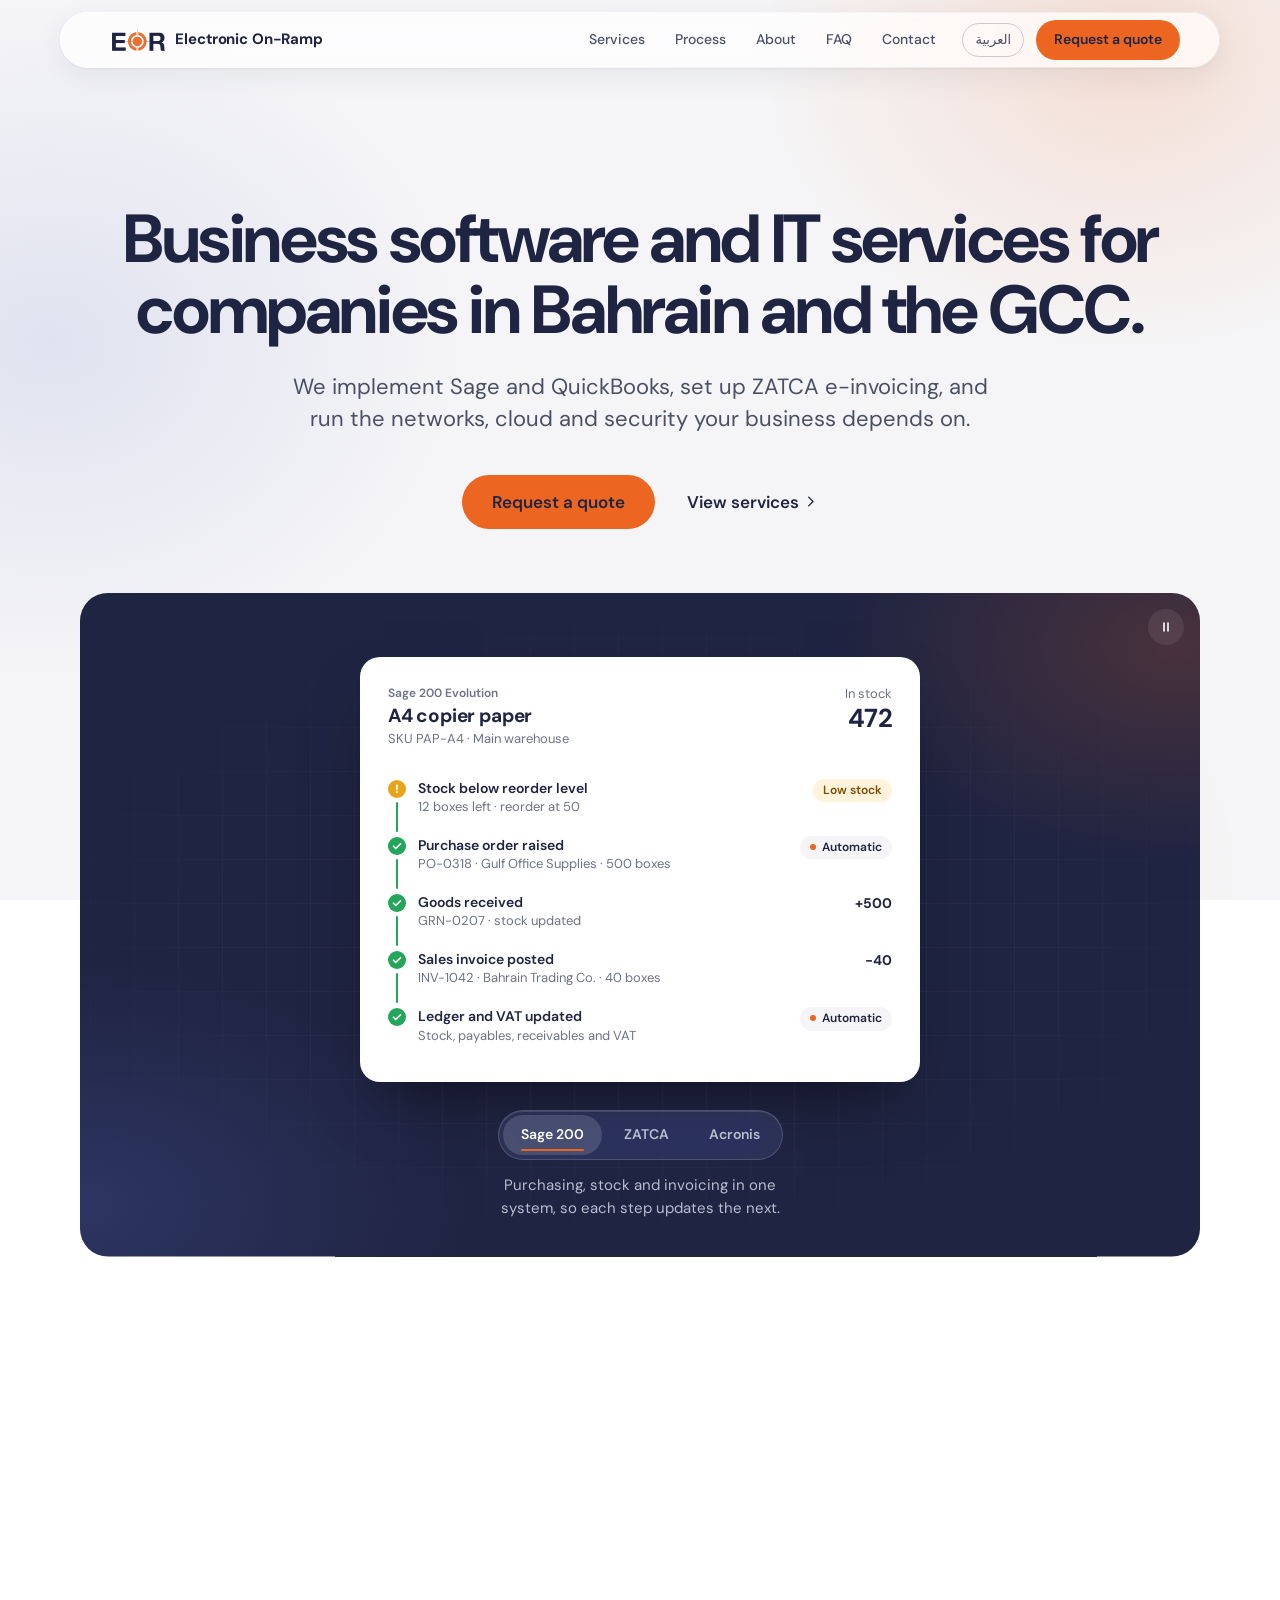
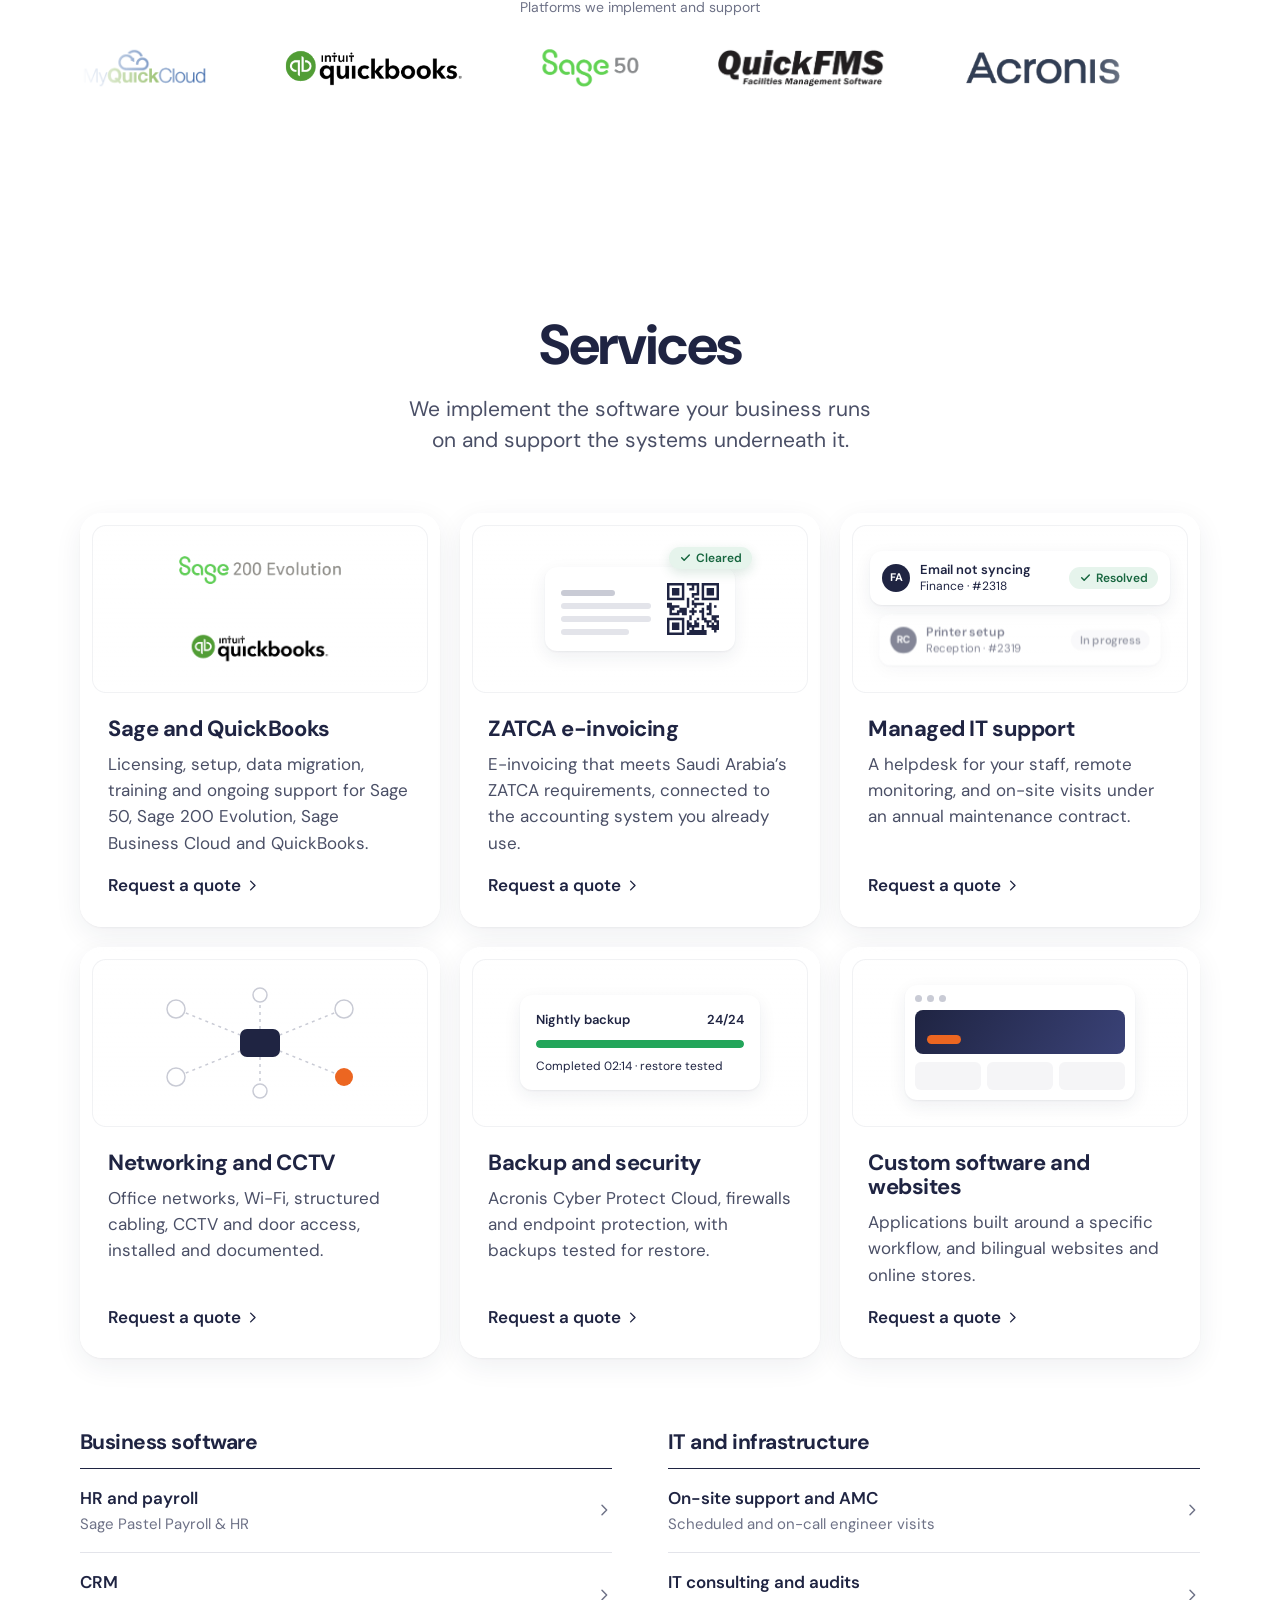
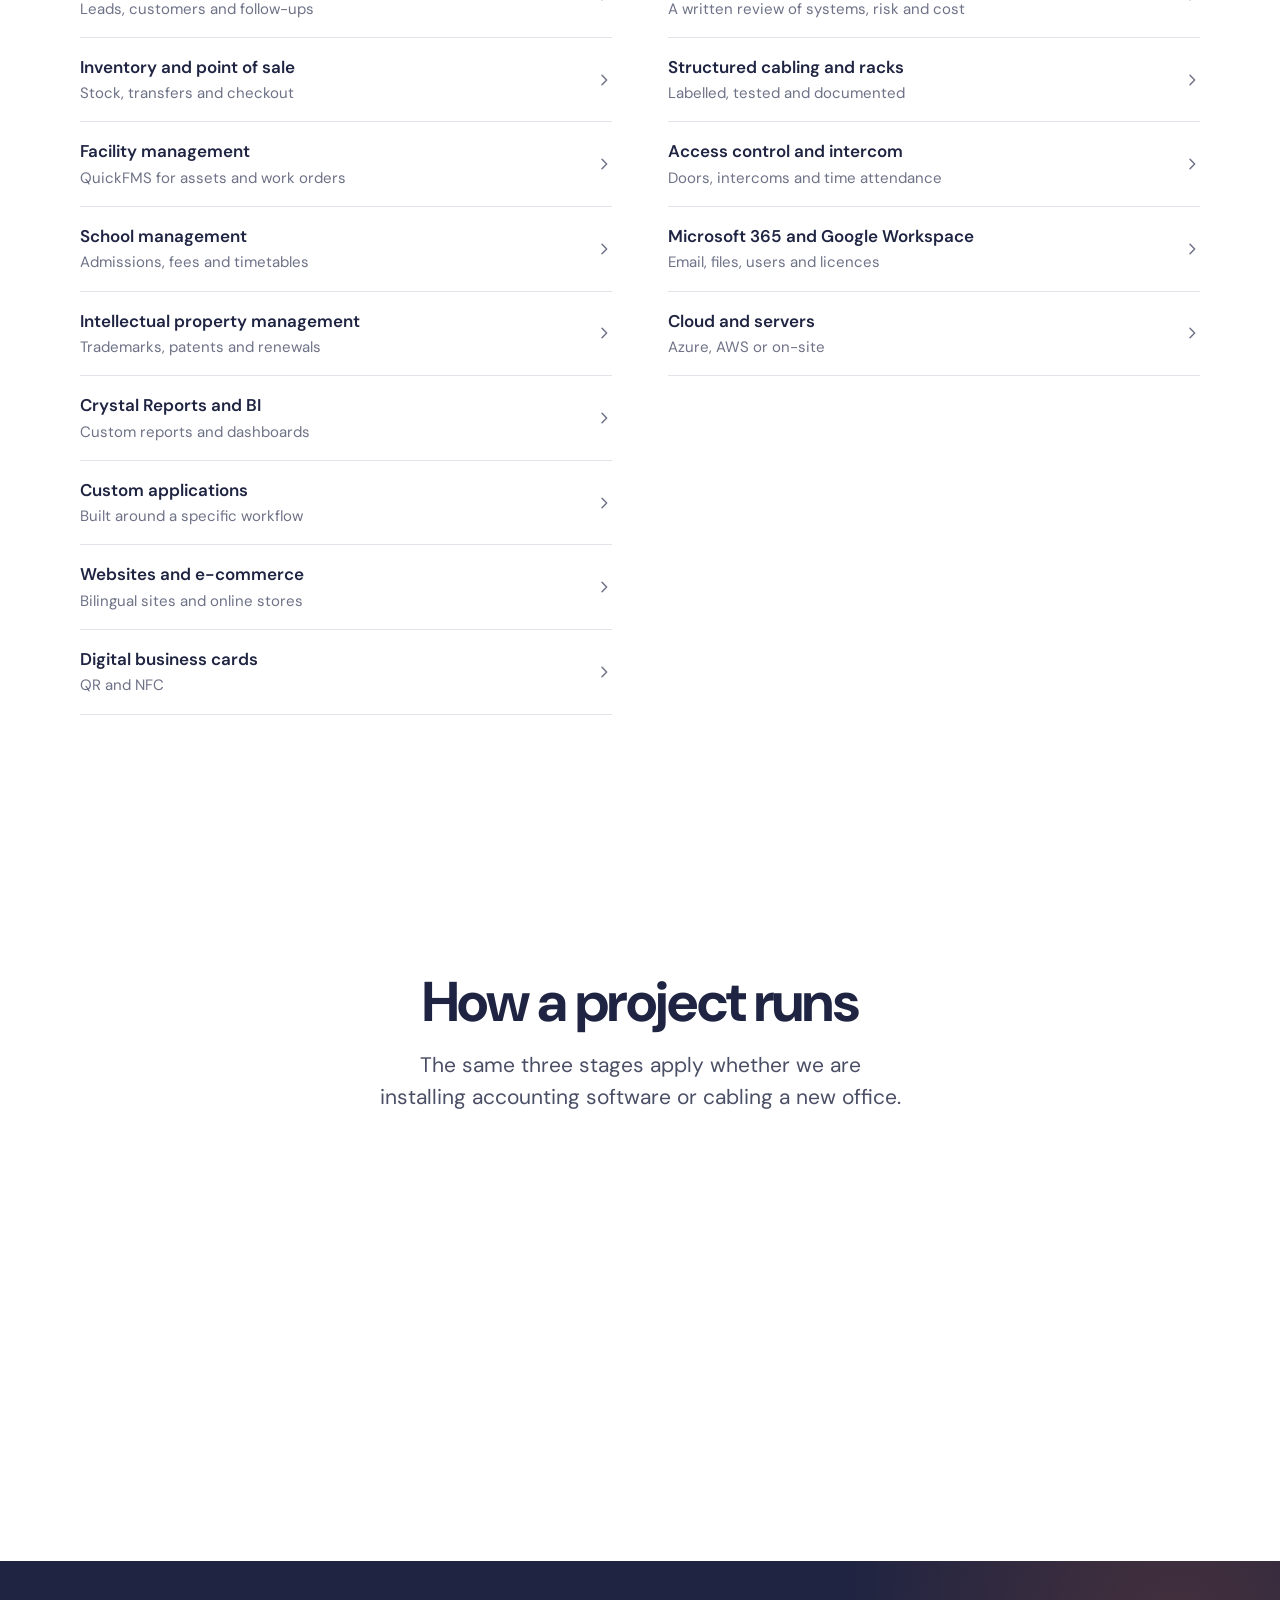
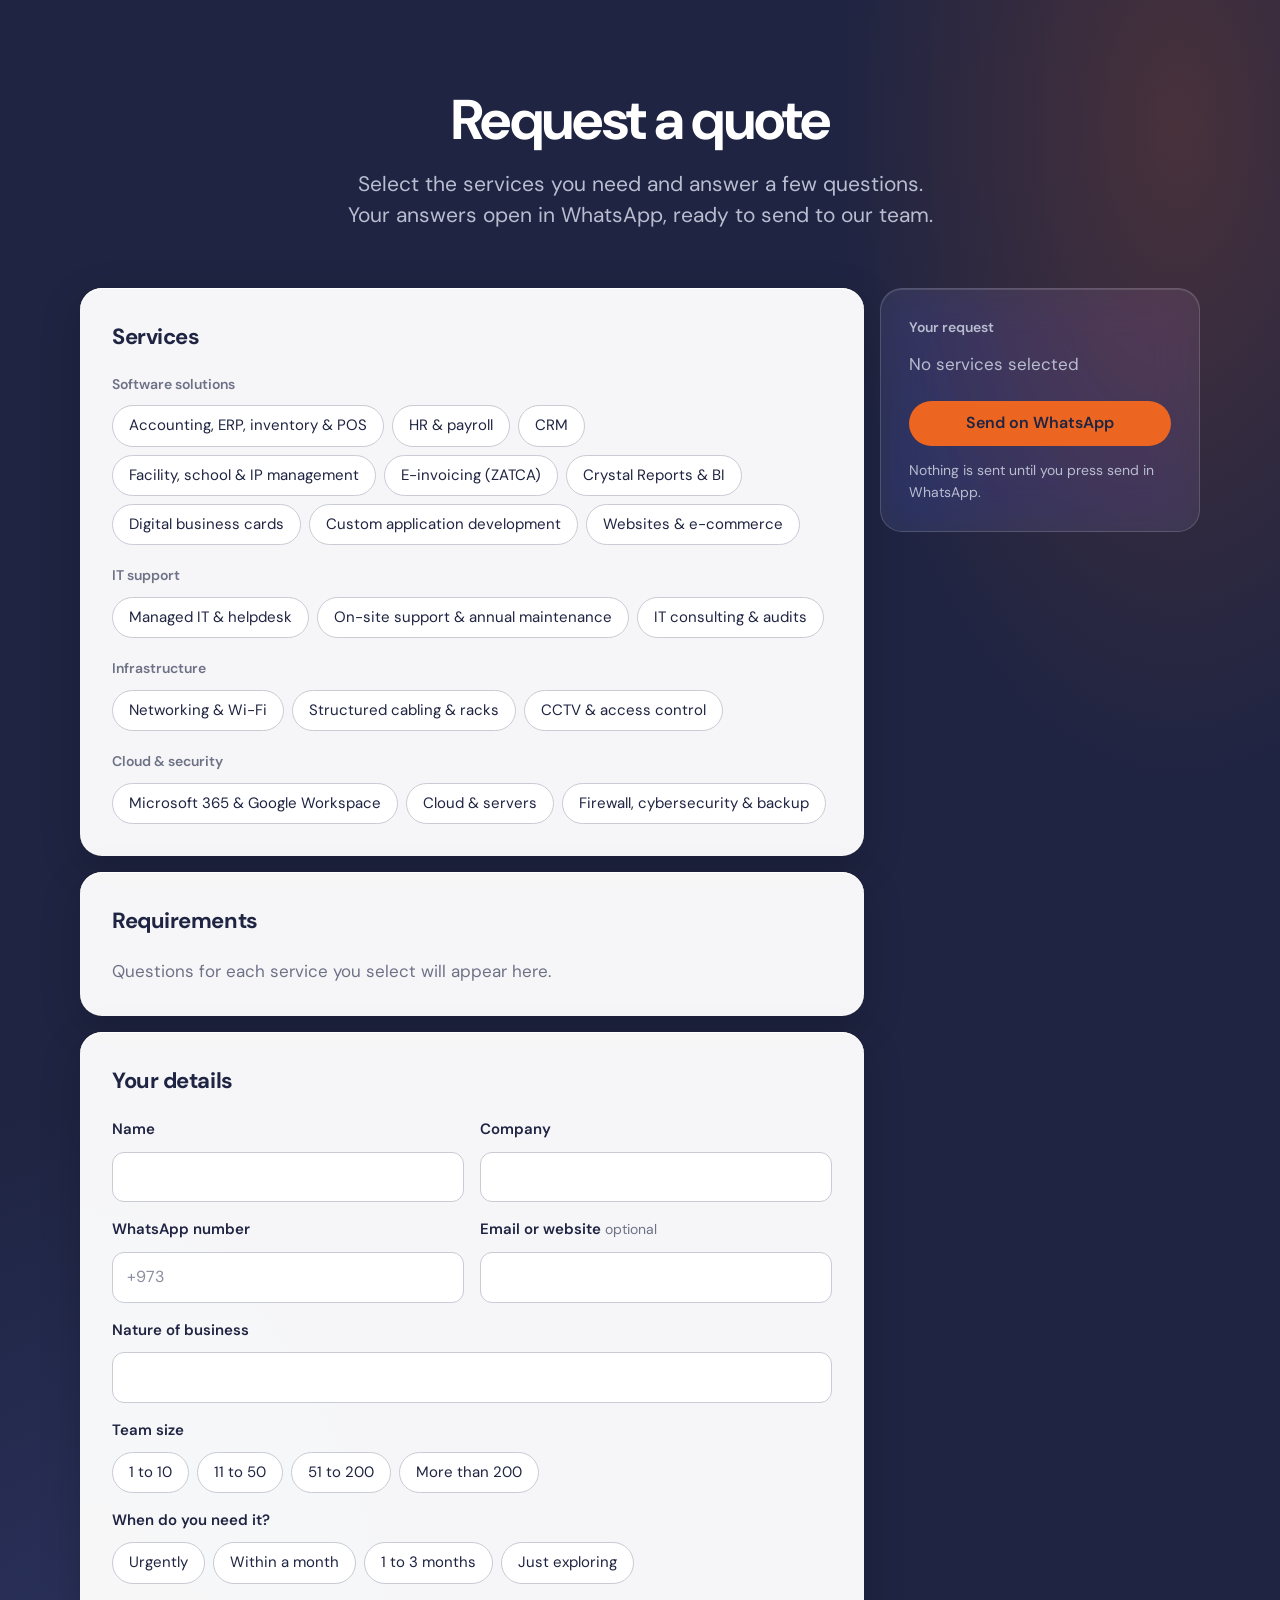
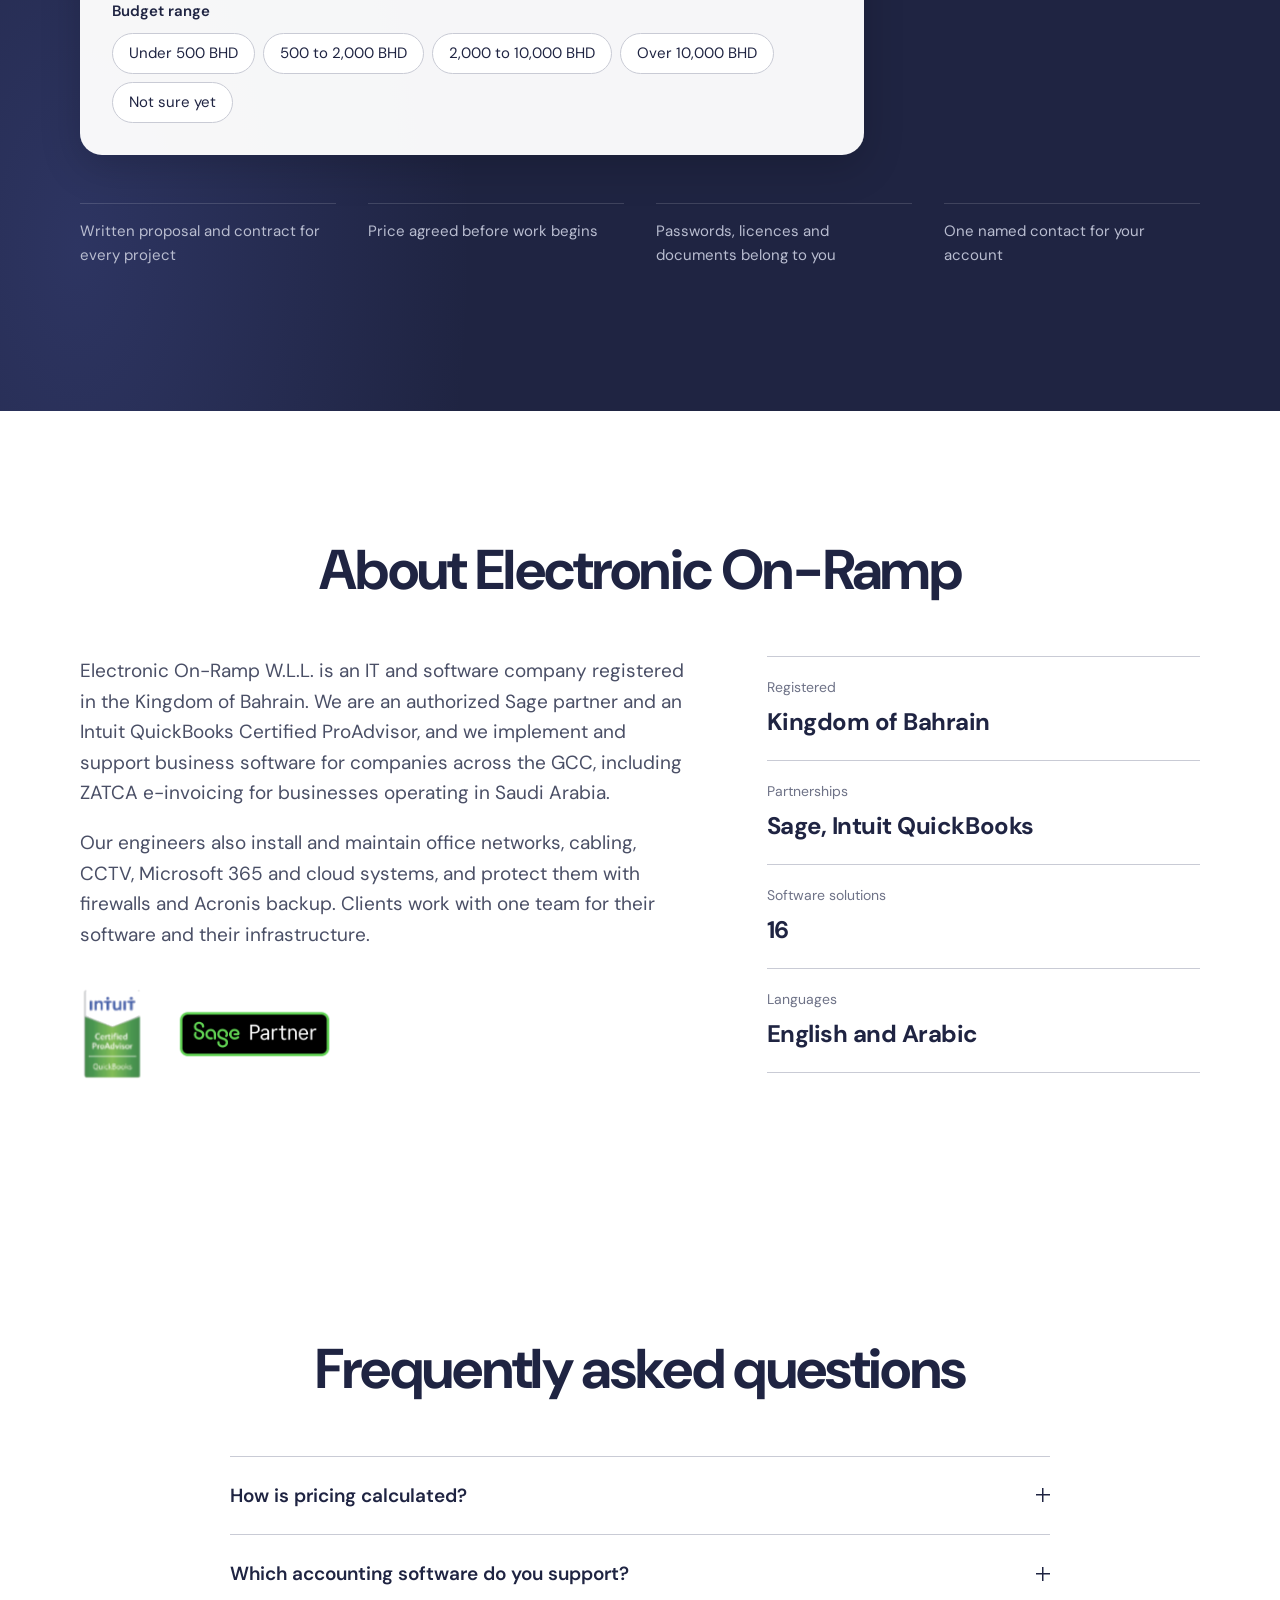
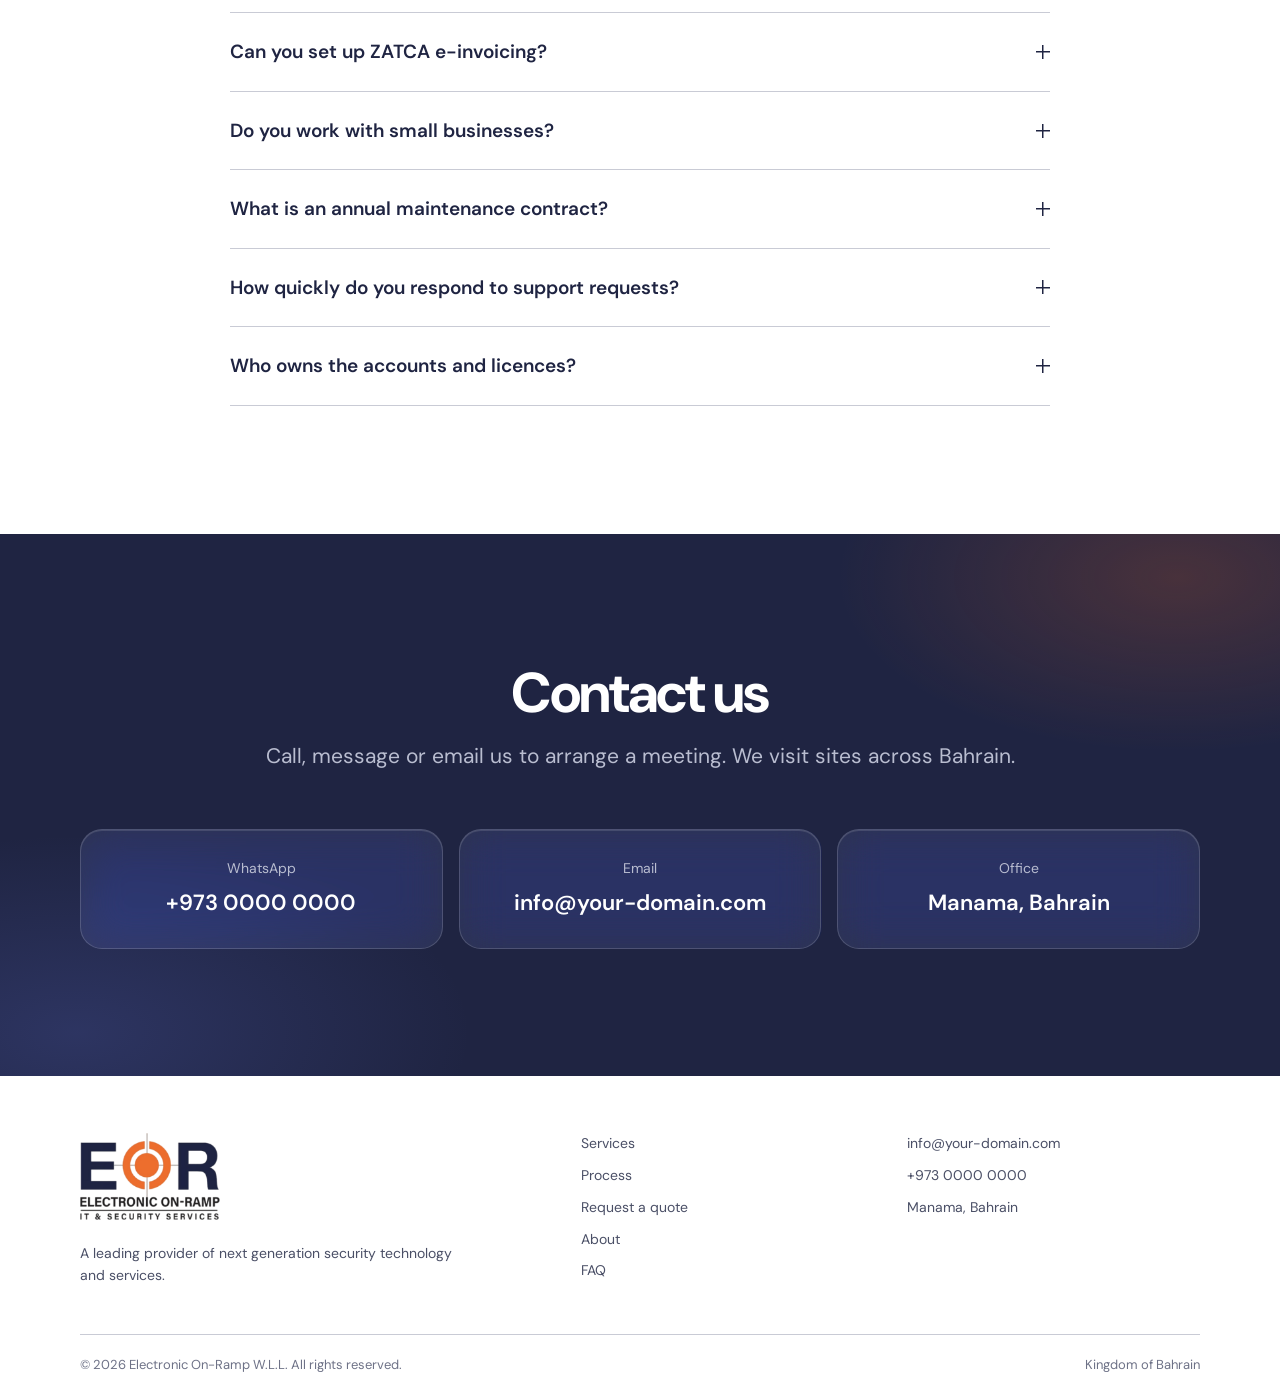
==== commit 33eea991: "Glass redesign, scroll-driven demo stage, Sage 200 automation scene, six-card services - Floating gl" ====
--- a/index.html
+++ b/index.html
@@ -11,7 +11,7 @@
 <link rel="alternate" hreflang="ar" href="https://electronic-onramp.vercel.app/ar/">
 <link rel="alternate" hreflang="x-default" href="https://electronic-onramp.vercel.app/">
 <meta name="theme-color" content="#FFFFFF">
-<link rel="icon" href="/assets/icons/favicon.svg" type="image/svg+xml">
+<link rel="icon" href="/assets/icons/favicon-48.png" sizes="48x48" type="image/png">
 <link rel="icon" href="/assets/icons/favicon-32.png" sizes="32x32" type="image/png">
 <link rel="apple-touch-icon" href="/assets/icons/apple-touch-icon.png">
 <link rel="manifest" href="/manifest.webmanifest">
@@ -25,7 +25,7 @@
 <link rel="preconnect" href="https://fonts.googleapis.com">
 <link rel="preconnect" href="https://fonts.gstatic.com" crossorigin>
 <link href="https://fonts.googleapis.com/css2?family=DM+Sans:opsz,wght@9..40,400..700&amp;display=swap" rel="stylesheet">
-<link rel="stylesheet" href="/styles.css?v=5">
+<link rel="stylesheet" href="/styles.css?v=7">
 <script type="application/ld+json">
 {
   "@context": "https://schema.org",
@@ -42,7 +42,6 @@
 </head>
 <body>
 <svg width="0" height="0" style="position:absolute" aria-hidden="true">
-  <symbol id="i-menu" viewBox="0 0 24 24"><path d="M4 8h16M4 16h16"/></symbol>
   <symbol id="i-qr" viewBox="0 0 21 21"><path d="M0 0h7v1h-7zM8 0h5v1h-5zM14 0h7v1h-7zM0 1h1v1h-1zM6 1h1v1h-1zM10 1h1v1h-1zM12 1h1v1h-1zM14 1h1v1h-1zM20 1h1v1h-1zM0 2h1v1h-1zM2 2h3v1h-3zM6 2h1v1h-1zM9 2h2v1h-2zM12 2h1v1h-1zM14 2h1v1h-1zM16 2h3v1h-3zM20 2h1v1h-1zM0 3h1v1h-1zM2 3h3v1h-3zM6 3h1v1h-1zM12 3h1v1h-1zM14 3h1v1h-1zM16 3h3v1h-3zM20 3h1v1h-1zM0 4h1v1h-1zM2 4h3v1h-3zM6 4h1v1h-1zM10 4h3v1h-3zM14 4h1v1h-1zM16 4h3v1h-3zM20 4h1v1h-1zM0 5h1v1h-1zM6 5h1v1h-1zM10 5h1v1h-1zM14 5h1v1h-1zM20 5h1v1h-1zM0 6h7v1h-7zM8 6h1v1h-1zM11 6h2v1h-2zM14 6h7v1h-7zM8 7h1v1h-1zM10 7h1v1h-1zM0 8h2v1h-2zM8 8h1v1h-1zM10 8h5v1h-5zM17 8h1v1h-1zM0 9h5v1h-5zM8 9h1v1h-1zM11 9h1v1h-1zM16 9h2v1h-2zM19 9h1v1h-1zM1 10h2v1h-2zM5 10h3v1h-3zM10 10h1v1h-1zM14 10h1v1h-1zM16 10h2v1h-2zM1 11h1v1h-1zM4 11h4v1h-4zM9 11h3v1h-3zM13 11h2v1h-2zM17 11h1v1h-1zM1 12h4v1h-4zM6 12h2v1h-2zM10 12h1v1h-1zM14 12h1v1h-1zM16 12h2v1h-2zM9 13h1v1h-1zM14 13h1v1h-1zM18 13h3v1h-3zM0 14h7v1h-7zM9 14h1v1h-1zM12 14h1v1h-1zM14 14h2v1h-2zM18 14h2v1h-2zM0 15h1v1h-1zM6 15h1v1h-1zM8 15h1v1h-1zM11 15h1v1h-1zM15 15h3v1h-3zM19 15h2v1h-2zM0 16h1v1h-1zM2 16h3v1h-3zM6 16h1v1h-1zM8 16h2v1h-2zM11 16h2v1h-2zM16 16h1v1h-1zM18 16h1v1h-1zM20 16h1v1h-1zM0 17h1v1h-1zM2 17h3v1h-3zM6 17h1v1h-1zM8 17h5v1h-5zM14 17h1v1h-1zM16 17h5v1h-5zM0 18h1v1h-1zM2 18h3v1h-3zM6 18h1v1h-1zM8 18h1v1h-1zM10 18h1v1h-1zM14 18h1v1h-1zM18 18h3v1h-3zM0 19h1v1h-1zM6 19h1v1h-1zM9 19h7v1h-7zM19 19h1v1h-1zM0 20h7v1h-7zM8 20h8v1h-8z"/></symbol>
   <symbol id="i-check" viewBox="0 0 24 24"><path d="M5 12.5l4.5 4.5L19 7.5"/></symbol>
   <symbol id="i-device" viewBox="0 0 24 24"><rect x="3" y="4.5" width="18" height="12" rx="2"/><path d="M8.5 20h7M12 16.5V20"/></symbol>
@@ -61,6 +60,7 @@
       <span class="brand-name">Electronic On-Ramp</span>
     </a>
     <nav class="nav" id="nav" aria-label="Primary">
+      <span class="nav-ind" aria-hidden="true"></span>
       <a href="#services">Services</a>
       <a href="#process">Process</a>
       <a href="#about">About</a>
@@ -71,7 +71,7 @@
     </nav>
     <div class="header-actions">
       <a class="btn btn-primary btn-sm" href="#start">Request a quote</a>
-      <button class="icon-btn nav-toggle" type="button" aria-controls="nav" aria-expanded="false" aria-label="Open menu"><svg class="icon" aria-hidden="true"><use href="#i-menu"/></svg></button>
+      <button class="icon-btn nav-toggle" type="button" aria-controls="nav" aria-expanded="false" aria-label="Open menu"><svg class="icon burger" viewBox="0 0 24 24" aria-hidden="true"><path d="M4 8h16"/><path d="M4 16h16"/></svg></button>
     </div>
   </div>
 </header>
@@ -87,26 +87,21 @@
         <a class="link-more" href="#services">View services<svg class="icon" aria-hidden="true"><use href="#i-chevron"/></svg></a>
       </div>
     </div>
+    <div class="stage-pin">
     <div class="hero-stage" data-demo role="region" aria-label="How we help, in three short animations">
       <div class="demo-window" aria-hidden="true">
         <div class="demo-scene s-sage" data-scene>
           <div class="ds-head">
-            <div><p class="ds-app">Sage 200 Evolution</p><p class="ds-title">Invoice INV-1042</p><p class="ds-sub">Bahrain Trading Co.</p></div>
-            <span class="ds-badge"><span class="b-draft">Draft</span><span class="b-done"><svg class="icon"><use href="#i-check"/></svg>Posted</span></span>
-          </div>
-          <ul class="inv-lines">
-            <li style="--i:0"><span>Sage 200 licences × 5</span><span dir="ltr">750.000</span></li>
-            <li style="--i:1"><span>Implementation</span><span dir="ltr">300.000</span></li>
-            <li style="--i:2"><span>Staff training</span><span dir="ltr">80.000</span></li>
-          </ul>
-          <div class="inv-sums">
-            <p><span>Subtotal</span><span dir="ltr">1,130.000</span></p>
-            <p><span>VAT 10%</span><span dir="ltr">113.000</span></p>
-          </div>
-          <div class="inv-foot">
-            <p class="inv-total"><span>Total</span><strong dir="ltr">BHD 1,243.000</strong></p>
-            <span class="ds-btn">Post invoice</span>
-          </div>
+            <div><p class="ds-app">Sage 200 Evolution</p><p class="ds-title">A4 copier paper</p><p class="ds-sub">SKU PAP-A4 · Main warehouse</p></div>
+            <div class="sg-stock"><p class="ds-sub">In stock</p><p class="sg-num" dir="ltr"></p></div>
+          </div>
+          <ol class="sg-flow">
+            <li class="sg-alert" style="--t:.4s"><span class="sg-dot"><b>!</b></span><div><p class="sg-t">Stock below reorder level</p><p class="ds-sub"><span dir="ltr">12</span> boxes left · reorder at <span dir="ltr">50</span></p></div><span class="sg-tag warn">Low stock</span></li>
+            <li style="--t:1.6s"><span class="sg-dot"><svg class="icon"><use href="#i-check"/></svg></span><div><p class="sg-t">Purchase order raised</p><p class="ds-sub"><span dir="ltr">PO-0318</span> · Gulf Office Supplies · <span dir="ltr">500</span> boxes</p></div><span class="sg-tag auto">Automatic</span></li>
+            <li style="--t:3.4s"><span class="sg-dot"><svg class="icon"><use href="#i-check"/></svg></span><div><p class="sg-t">Goods received</p><p class="ds-sub"><span dir="ltr">GRN-0207</span> · stock updated</p></div><span class="sg-val" dir="ltr">+500</span></li>
+            <li style="--t:5s"><span class="sg-dot"><svg class="icon"><use href="#i-check"/></svg></span><div><p class="sg-t">Sales invoice posted</p><p class="ds-sub"><span dir="ltr">INV-1042</span> · Bahrain Trading Co. · <span dir="ltr">40</span> boxes</p></div><span class="sg-val" dir="ltr">−40</span></li>
+            <li style="--t:6.4s"><span class="sg-dot"><svg class="icon"><use href="#i-check"/></svg></span><div><p class="sg-t">Ledger and VAT updated</p><p class="ds-sub">Stock, payables, receivables and VAT</p></div><span class="sg-tag auto">Automatic</span></li>
+          </ol>
         </div>
 
         <div class="demo-scene s-zatca" data-scene>
@@ -170,15 +165,16 @@
 
       <div class="demo-controls">
         <div class="demo-tabs">
-          <button type="button" data-tab aria-pressed="true">Sage 200<i></i></button>
+          <button type="button" data-tab aria-pressed="true" style="--scene:9.5s">Sage 200<i></i></button>
           <button type="button" data-tab aria-pressed="false">ZATCA<i></i></button>
           <button type="button" data-tab aria-pressed="false">Acronis<i></i></button>
         </div>
         <button type="button" class="demo-pause" aria-pressed="false" aria-label="Pause animation"><svg class="icon i-pause" aria-hidden="true"><use href="#i-pause"/></svg><svg class="icon i-play" aria-hidden="true"><use href="#i-play"/></svg></button>
       </div>
-      <p class="demo-cap" data-cap>Accounting, inventory and payroll, set up for how you work.</p>
+      <p class="demo-cap" data-cap>Purchasing, stock and invoicing in one system, so each step updates the next.</p>
       <p class="demo-cap" data-cap hidden>Invoices issued, signed and cleared automatically.</p>
       <p class="demo-cap" data-cap hidden>Every device backed up and protected, every night.</p>
+    </div>
     </div>
   </section>
 
@@ -226,31 +222,41 @@
       </header>
 
       <div class="features">
-        <article class="feature feature-lg">
+        <article class="feature">
+          <div class="fv fv-logos"><img src="/assets/partners/sage-200-evolution.png" width="432" height="87" alt="Sage 200 Evolution" loading="lazy"><img src="/assets/partners/quickbooks.png" width="313" height="74" alt="Intuit QuickBooks" loading="lazy"></div>
           <h3>Sage and QuickBooks</h3>
-          <p>Licensing, setup, data migration, training and ongoing support for Sage 50, Sage 200 Evolution, Sage Business Cloud and QuickBooks Desktop and Online.</p>
+          <p>Licensing, setup, data migration, training and ongoing support for Sage 50, Sage 200 Evolution, Sage Business Cloud and QuickBooks.</p>
           <a class="link-more" href="#start" data-pick="acct">Request a quote<svg class="icon" aria-hidden="true"><use href="#i-chevron"/></svg></a>
-          <div class="feature-logos"><img src="/assets/partners/sage-partner.png" width="337" height="112" alt="Sage Partner" loading="lazy"><img src="/assets/partners/quickbooks.png" width="313" height="74" alt="Intuit QuickBooks" loading="lazy"></div>
-        </article>
-        <article class="feature feature-lg">
+        </article>
+        <article class="feature">
+          <div class="fv fv-zatca" aria-hidden="true"><div class="fv-doc fv-card"><span class="fv-lines"><i></i><i></i><i></i><i></i></span><svg class="fv-qr"><use href="#i-qr"/></svg></div><span class="fv-ok"><svg class="icon"><use href="#i-check"/></svg>Cleared</span></div>
           <h3>ZATCA e-invoicing</h3>
           <p>E-invoicing that meets Saudi Arabia’s ZATCA requirements, connected to the accounting system you already use.</p>
           <a class="link-more" href="#start" data-pick="zatca">Request a quote<svg class="icon" aria-hidden="true"><use href="#i-chevron"/></svg></a>
         </article>
         <article class="feature">
+          <div class="fv fv-ticket" aria-hidden="true"><div class="fv-row fv-card"><span class="fv-av" dir="ltr">FA</span><div><p>Email not syncing</p><p class="fv-s">Finance · <span dir="ltr">#2318</span></p></div><span class="fv-ok"><svg class="icon"><use href="#i-check"/></svg>Resolved</span></div><div class="fv-row fv-card dim"><span class="fv-av" dir="ltr">RC</span><div><p>Printer setup</p><p class="fv-s">Reception · <span dir="ltr">#2319</span></p></div><span class="fv-wait">In progress</span></div></div>
           <h3>Managed IT support</h3>
           <p>A helpdesk for your staff, remote monitoring, and on-site visits under an annual maintenance contract.</p>
           <a class="link-more" href="#start" data-pick="support">Request a quote<svg class="icon" aria-hidden="true"><use href="#i-chevron"/></svg></a>
         </article>
         <article class="feature">
+          <div class="fv fv-net"><svg viewBox="0 0 240 120" aria-hidden="true"><line x1="120" y1="60" x2="36" y2="26"/><line x1="120" y1="60" x2="36" y2="94"/><line x1="120" y1="60" x2="204" y2="26"/><line x1="120" y1="60" x2="204" y2="94"/><line x1="120" y1="60" x2="120" y2="12"/><line x1="120" y1="60" x2="120" y2="108"/><circle class="n" cx="36" cy="26" r="9"/><circle class="n" cx="36" cy="94" r="9"/><circle class="n" cx="204" cy="26" r="9"/><circle class="cam" cx="204" cy="94" r="9"/><circle class="n" cx="120" cy="12" r="7"/><circle class="n" cx="120" cy="108" r="7"/><rect class="hub" x="100" y="46" width="40" height="28" rx="7"/></svg></div>
           <h3>Networking and CCTV</h3>
           <p>Office networks, Wi-Fi, structured cabling, CCTV and door access, installed and documented.</p>
           <a class="link-more" href="#start" data-pick="network">Request a quote<svg class="icon" aria-hidden="true"><use href="#i-chevron"/></svg></a>
         </article>
         <article class="feature">
+          <div class="fv fv-backup" aria-hidden="true"><div class="fv-card"><p class="fv-bh"><span>Nightly backup</span><span dir="ltr">24/24</span></p><span class="fv-bar"><i></i></span><p class="fv-s">Completed <span dir="ltr">02:14</span> · restore tested</p></div></div>
           <h3>Backup and security</h3>
           <p>Acronis Cyber Protect Cloud, firewalls and endpoint protection, with backups tested for restore.</p>
           <a class="link-more" href="#start" data-pick="cyber">Request a quote<svg class="icon" aria-hidden="true"><use href="#i-chevron"/></svg></a>
+        </article>
+        <article class="feature">
+          <div class="fv fv-web" aria-hidden="true"><div class="fv-browser fv-card"><span class="fv-chrome"><i></i><i></i><i></i></span><span class="fv-hero"></span><span class="fv-cols"><i></i><i></i><i></i></span></div></div>
+          <h3>Custom software and websites</h3>
+          <p>Applications built around a specific workflow, and bilingual websites and online stores.</p>
+          <a class="link-more" href="#start" data-pick="software">Request a quote<svg class="icon" aria-hidden="true"><use href="#i-chevron"/></svg></a>
         </article>
       </div>
 
@@ -445,6 +451,6 @@
   </div>
 </footer>
 
-<script src="/main.js?v=5" defer></script>
+<script src="/main.js?v=7" defer></script>
 </body>
 </html>
--- a/styles.css
+++ b/styles.css
@@ -19,20 +19,38 @@
   --orange-hover: #F47A3A;
   --on-orange: #1F2442;
   --radius: 22px;
+  /* Glass: translucent white over the soft colour fields painted on <body> */
+  --glass-bg: rgba(255, 255, 255, .55);
+  --glass-bg-strong: rgba(255, 255, 255, .72);
+  --glass-blur: blur(22px) saturate(1.8);
+  --glass-edge: linear-gradient(160deg, rgba(255, 255, 255, .95), rgba(255, 255, 255, .35) 40%, rgba(31, 36, 66, .1));
+  --glass-shadow: 0 1px 2px rgba(31, 36, 66, .05), 0 8px 28px rgba(31, 36, 66, .07), inset 0 1px 0 rgba(255, 255, 255, .9);
+  --glass-shadow-lift: 0 2px 4px rgba(31, 36, 66, .05), 0 16px 44px rgba(31, 36, 66, .12), inset 0 1px 0 rgba(255, 255, 255, .9);
+  --glass-dark: rgba(255, 255, 255, .07);
+  --glass-dark-edge: rgba(255, 255, 255, .16);
   color-scheme: light;
 }
 
 /* ── Base ── */
 *, *::before, *::after { box-sizing: border-box; }
-html { scroll-behavior: smooth; scroll-padding-top: 72px; -webkit-text-size-adjust: 100%; }
+html { scroll-behavior: smooth; scroll-padding-top: 88px; -webkit-text-size-adjust: 100%; }
 @media (prefers-reduced-motion: reduce) { html { scroll-behavior: auto; } }
 body {
   margin: 0;
-  background: var(--bg);
+  background: transparent;
   color: var(--ink);
   font: 400 17px/1.55 "DM Sans", system-ui, -apple-system, "Segoe UI", sans-serif;
   -webkit-font-smoothing: antialiased;
   overflow-x: hidden;
+}
+/* Soft colour fields fixed behind the page, so the glass surfaces have something to frost */
+body::before {
+  content: ""; position: fixed; inset: 0; z-index: -1; pointer-events: none;
+  background:
+    radial-gradient(42vmax 34vmax at 88% 6%, rgba(236, 102, 33, .16), transparent 70%),
+    radial-gradient(46vmax 38vmax at 4% 38%, rgba(84, 98, 190, .13), transparent 70%),
+    radial-gradient(40vmax 32vmax at 70% 96%, rgba(236, 102, 33, .1), transparent 70%),
+    var(--bg-soft);
 }
 :lang(ar) body, body:lang(ar) { font-family: "IBM Plex Sans Arabic", "DM Sans", system-ui, sans-serif; font-size: 16px; line-height: 1.75; }
 img, svg { display: block; max-width: 100%; }
@@ -76,44 +94,82 @@
 [dir="rtl"] .link-more .icon, [dir="rtl"] .rows .icon { transform: scaleX(-1); }
 [dir="rtl"] .link-more:hover .icon { transform: scaleX(-1) translateX(2px); }
 
-/* ── Header ── */
+/* ── Header: a floating glass capsule ──
+   Stays light over the navy bands too, because the logo's lettering is navy.
+   The orange-tinted pill behind the links tracks the section in view (main.js sets --ind-x / --ind-w). */
 .site-header {
-  position: sticky; top: 0; z-index: 50;
-  background: rgba(255, 255, 255, .82);
-  backdrop-filter: saturate(1.8) blur(20px); -webkit-backdrop-filter: saturate(1.8) blur(20px);
-  border-bottom: 1px solid transparent;
-  transition: border-color .3s;
-}
-.site-header.scrolled { border-color: var(--line); }
-.header-inner { display: flex; align-items: center; gap: 16px; height: 60px; }
-.brand { display: flex; align-items: center; gap: 10px; text-decoration: none; margin-inline-end: auto; }
-.brand-mark { height: 24px; width: auto; }
-.brand-name { font-size: 16px; font-weight: 700; letter-spacing: -.01em; }
-
-.nav { display: flex; align-items: center; gap: 2px; }
-.nav a { text-decoration: none; font-size: 14px; padding: 6px 12px; color: var(--ink-2); transition: color .2s; }
-.nav a:hover { color: var(--ink); }
+  position: sticky; top: 12px; z-index: 50;
+  width: min(1160px, 100% - 24px); margin: 12px auto 0;
+  border-radius: 999px;
+  box-shadow: var(--glass-shadow);
+  transition: width .5s cubic-bezier(.2, .7, .2, 1), box-shadow .3s;
+}
+/* The frost sits on a pseudo-element: a backdrop-filter on the header itself would stop the
+   mobile menu sheet (its child) from blurring the page behind it */
+.site-header::after { content: ""; position: absolute; inset: 0; z-index: -1; border-radius: inherit; pointer-events: none;
+  background: var(--glass-bg-strong); backdrop-filter: var(--glass-blur); -webkit-backdrop-filter: var(--glass-blur); }
+.site-header::before { content: ""; position: absolute; inset: 0; border-radius: inherit; pointer-events: none; padding: 1px;
+  background: var(--glass-edge); -webkit-mask: linear-gradient(#000 0 0) content-box, linear-gradient(#000 0 0); -webkit-mask-composite: xor; mask-composite: exclude; }
+@media (min-width: 941px) { .site-header.scrolled { width: min(1000px, 100% - 24px); } }
+.site-header.scrolled { box-shadow: var(--glass-shadow-lift); }
+.header-inner { display: flex; align-items: center; gap: 12px; height: 56px; padding-inline: 20px 8px; }
+.brand { display: flex; align-items: center; gap: 10px; text-decoration: none; margin-inline-end: auto; flex: none; }
+.brand-mark { height: 22px; width: auto; }
+.brand-name { font-size: 15px; font-weight: 700; letter-spacing: -.01em; white-space: nowrap; }
+
+.nav { position: relative; display: flex; align-items: center; gap: 2px; }
+.nav a { position: relative; z-index: 1; text-decoration: none; font-size: 14px; font-weight: 500; padding: 7px 14px; border-radius: 999px; color: var(--ink-2); white-space: nowrap; transition: color .2s, background-color .2s; }
+.nav a:hover { color: var(--ink); background: rgba(31, 36, 66, .05); }
+.nav a[aria-current] { color: var(--ink); }
+.nav a[aria-current]:hover { background: transparent; }
+.nav-ind {
+  position: absolute; top: 50%; left: 0; height: 34px; width: var(--ind-w, 0); border-radius: 999px;
+  transform: translate(var(--ind-x, 0), -50%); opacity: 0;
+  background: rgba(255, 255, 255, .9); box-shadow: 0 1px 2px rgba(31, 36, 66, .08), 0 4px 12px rgba(31, 36, 66, .06), inset 0 0 0 1px rgba(31, 36, 66, .06);
+  transition: transform .45s cubic-bezier(.3, .7, .2, 1), width .45s cubic-bezier(.3, .7, .2, 1), opacity .25s;
+}
+.nav-ind.on { opacity: 1; }
+.nav .lang-switch { margin-inline-start: 10px; padding: 6px 12px; border: 1px solid var(--line-strong); font-size: 13px; }
+.nav .lang-switch:hover { border-color: var(--ink); background: transparent; }
 .nav .nav-cta { display: none; }
 .header-actions { display: flex; align-items: center; gap: 8px; }
+.header-actions .btn { min-height: 40px; padding: 8px 18px; }
 .icon-btn {
   display: grid; place-items: center; width: 40px; height: 40px; border-radius: 999px;
   border: 0; background: transparent; cursor: pointer; color: var(--ink);
 }
-.icon-btn:hover { background: var(--bg-soft); }
+.icon-btn:hover { background: rgba(31, 36, 66, .06); }
 .nav-toggle { display: none; }
+.burger path { transition: transform .35s cubic-bezier(.3, .7, .2, 1); transform-box: fill-box; transform-origin: center; }
+.nav-toggle[aria-expanded="true"] .burger path:first-child { transform: translateY(4px) rotate(45deg); }
+.nav-toggle[aria-expanded="true"] .burger path:last-child { transform: translateY(-4px) rotate(-45deg); }
 
 @media (max-width: 940px) {
   .nav-toggle { display: grid; }
-  .header-actions .btn { display: none; }
+  .header-actions .btn, .nav-ind { display: none; }
+  .header-inner { padding-inline: 18px 8px; }
   .nav {
-    position: fixed; inset: 60px 0 auto 0; flex-direction: column; align-items: stretch; gap: 0;
-    padding: 8px 16px 24px; background: var(--bg); border-bottom: 1px solid var(--line);
-    transform: translateY(-8px); opacity: 0; visibility: hidden; transition: opacity .2s, transform .2s, visibility .2s;
+    position: absolute; top: calc(100% + 10px); inset-inline: 0; flex-direction: column; align-items: stretch; gap: 0;
+    padding: 12px 12px 16px; border-radius: 28px;
+    background: rgba(255, 255, 255, .8); backdrop-filter: var(--glass-blur); -webkit-backdrop-filter: var(--glass-blur);
+    box-shadow: var(--glass-shadow-lift), inset 0 0 0 1px rgba(255, 255, 255, .7);
+    transform: translateY(-8px) scale(.98); transform-origin: top center; opacity: 0; visibility: hidden;
+    transition: opacity .25s, transform .35s cubic-bezier(.3, .7, .2, 1), visibility .25s;
+    max-height: calc(100dvh - 100px); overflow-y: auto;
   }
   .nav.open { transform: none; opacity: 1; visibility: visible; }
-  .nav a { padding: 14px 4px; font-size: 20px; font-weight: 600; color: var(--ink); border-bottom: 1px solid var(--line); }
-  .nav .nav-cta { display: flex; margin-top: 20px; border: 0; color: var(--on-orange); font-size: 17px; }
-}
+  .nav a { padding: 14px 16px; font-size: 19px; font-weight: 600; color: var(--ink); border-radius: 16px; }
+  .nav a[aria-current] { background: rgba(255, 255, 255, .8); }
+  .nav .lang-switch { margin: 8px 0 0; padding: 14px 16px; border: 0; font-size: 16px; color: var(--ink-2); }
+  .nav .nav-cta { display: flex; margin-top: 8px; color: var(--on-orange); font-size: 17px; }
+  .nav .nav-cta:hover { background: var(--orange-hover); }
+  .nav.open a { animation: menu-in .4s cubic-bezier(.2, .7, .2, 1) both; }
+  .nav.open a:nth-child(3) { animation-delay: .03s; } .nav.open a:nth-child(4) { animation-delay: .06s; }
+  .nav.open a:nth-child(5) { animation-delay: .09s; } .nav.open a:nth-child(6) { animation-delay: .12s; }
+  .nav.open a:nth-child(7) { animation-delay: .15s; } .nav.open a:nth-child(8) { animation-delay: .18s; }
+}
+@keyframes menu-in { from { opacity: 0; transform: translateY(-6px); } }
+@media (max-width: 380px) { .brand-name { font-size: 14px; } }
 
 /* ── Hero ── */
 .hero { padding: 88px 0 64px; text-align: center; }
@@ -128,11 +184,20 @@
    Every element's resting state is its finished frame; the timeline lives in animations that only run
    under .play, using `from` keyframes. So reduced motion (no .play) simply shows each finished scene.
    The orange bar under the active tab times the scene; when it ends, main.js moves to the next tab. */
+/* The stage is always full width; a clip-path trims it to a rounded card. As the page scrolls, main.js
+   raises --p from 0 to 1, which opens the clip to the screen edges while the hero text recedes.
+   The pin wrapper adds a little extra scroll so the open stage holds before the page moves on. */
+.stage-pin { margin-top: 64px; }
 .hero-stage {
-  --scene: 6.5s; --nudge: -12px;
-  position: relative; isolation: isolate; width: min(1120px, 100% - 32px); margin: 64px auto 0; padding: 64px 24px 36px;
-  border-radius: 28px; background: var(--navy); color: var(--on-navy); overflow: hidden;
-}
+  --scene: 6.5s; --nudge: -12px; --p: 0;
+  --gut: calc(max(16px, 50% - 560px) * (1 - var(--p)));
+  position: relative; isolation: isolate; padding: 64px 24px 36px;
+  background: var(--navy); color: var(--on-navy); overflow: hidden;
+  clip-path: inset(0 var(--gut) round calc(28px * (1 - var(--p))));
+}
+.js-stage .stage-pin { padding-bottom: min(28vh, 260px); }
+.js-stage .hero-stage { position: sticky; top: var(--pin-top, 72px); }
+.hero > .wrap { transform-origin: 50% 0; will-change: transform, opacity; }
 [dir="rtl"] .hero-stage { --nudge: 12px; }
 .hero-stage::before {
   content: ""; position: absolute; inset: 0; z-index: -1;
@@ -161,14 +226,30 @@
 .b-done { background: #E6F4EC; color: #17663F; }
 .b-done .icon { width: 14px; height: 14px; stroke-width: 2.6; }
 
-/* Scene 1: Sage invoice */
-.inv-lines li, .inv-sums p { display: flex; justify-content: space-between; gap: 16px; }
-.inv-lines li { padding: 10px 0; border-bottom: 1px solid var(--line); color: var(--ink); }
-.inv-sums { display: grid; gap: 6px; padding-top: 12px; font-size: 13px; color: var(--muted); }
-.inv-foot { display: flex; align-items: center; justify-content: space-between; gap: 16px; margin-top: 16px; padding-top: 16px; border-top: 1px solid var(--line); }
-.inv-total { display: grid; font-size: 12px; color: var(--muted); }
-.inv-total strong { font-size: 24px; color: var(--ink); letter-spacing: -.02em; font-variant-numeric: tabular-nums; }
-.ds-btn { padding: 9px 16px; border-radius: 99px; background: var(--orange); color: var(--on-orange); font-size: 13px; font-weight: 600; opacity: .4; white-space: nowrap; }
+/* Scene 1: Sage 200, one item from low stock to the ledger. Each row lights up at its --t;
+   the stock figure counts 12 → 512 when goods arrive and → 472 when the sale posts. */
+.sg-stock { text-align: end; flex: none; }
+.sg-num { font-size: 26px; font-weight: 700; color: var(--ink); letter-spacing: -.02em; line-height: 1.1; font-variant-numeric: tabular-nums; }
+.sg-num::before { counter-reset: s var(--s); content: counter(s); }
+@property --s { syntax: "<integer>"; inherits: true; initial-value: 472; }
+.sg-flow { display: grid; margin: 0; padding: 0; list-style: none; }
+.sg-flow li { position: relative; display: flex; align-items: flex-start; gap: 12px; padding: 9px 0; }
+/* Connector: from under this row's dot down to the next dot, whatever the row's height */
+.sg-flow li:not(:last-child)::after {
+  content: ""; position: absolute; inset-inline-start: 8px; top: 33px; bottom: -6px; width: 2px; border-radius: 1px;
+  background: #23A55A; transform-origin: top;
+}
+.sg-flow li > div { flex: 1; min-width: 0; }
+.sg-tag, .sg-val { margin-top: 1px; }
+.sg-t { font-weight: 600; color: var(--ink); }
+.sg-dot { display: grid; place-items: center; width: 18px; height: 18px; margin-top: 2px; flex: none; border-radius: 50%; background: #23A55A; color: #fff; }
+.sg-dot .icon { width: 12px; height: 12px; stroke-width: 3.4; }
+.sg-dot b { font-size: 12px; font-weight: 800; line-height: 1; }
+.sg-alert .sg-dot { background: #E8A317; }
+.sg-tag { flex: none; padding: 3px 10px; border-radius: 99px; font-size: 12px; font-weight: 600; white-space: nowrap; background: var(--bg-soft); color: var(--ink); }
+.sg-tag.auto::before { content: ""; display: inline-block; width: 6px; height: 6px; margin-inline-end: 6px; border-radius: 50%; background: var(--orange); vertical-align: 1px; }
+.sg-tag.warn { background: #FFF3DC; color: #7A4B00; }
+.sg-val { flex: none; font-weight: 700; color: var(--ink); font-variant-numeric: tabular-nums; }
 
 /* Scene 2: ZATCA clearance */
 .z-flow { display: flex; align-items: center; }
@@ -204,12 +285,15 @@
 
 /* Timeline (runs only while a scene has .play) */
 .play .ds-head { animation: rise .5s .1s both; }
-.s-sage.play .inv-lines li { animation: slide .45s calc(.6s + var(--i) * .35s) both; }
-.s-sage.play .inv-sums { animation: rise .45s 1.85s both; }
-.s-sage.play .inv-foot { animation: rise .5s 2.35s both; }
-.s-sage.play .ds-btn { animation: press .8s 3s both; }
-.s-sage.play .b-draft { animation: fade-out .25s 3.5s both; }
-.s-sage.play .b-done { animation: pop .4s 3.55s both; }
+.s-sage.play .sg-num { animation: stock 5.7s linear both, stock-c 5.7s step-end both; }
+.s-sage.play .sg-flow li { animation: dim .35s var(--t) both; }
+.s-sage.play .sg-flow li::after { animation: grow .5s calc(var(--t) + .5s) both; }
+.s-sage.play .sg-dot { animation: dot-on .35s var(--t) both; }
+.s-sage.play .sg-tag, .s-sage.play .sg-val { animation: pop .3s calc(var(--t) + .15s) both; }
+@keyframes stock { from, 59.6% { --s: 12; } 68.4%, 87.7% { --s: 512; } to { --s: 472; } }
+@keyframes stock-c { from { color: #B26A00; } 60% { color: var(--ink); } }
+@keyframes grow { from { transform: scaleY(0); } }
+@keyframes dot-on { from { background: var(--line-strong); color: transparent; } }
 .s-zatca.play .z-doc { animation: rise .5s .3s both; }
 .s-zatca.play .z-line { animation: draw .6s .9s both; }
 .s-zatca.play .z-dot { animation: travel .9s 1.4s ease-in-out both; }
@@ -231,7 +315,7 @@
 @keyframes slide { from { opacity: 0; transform: translateX(var(--nudge)); } }
 @keyframes press { from { opacity: 1; } 45% { opacity: 1; transform: scale(.92); } 75% { opacity: 1; transform: none; } }
 @keyframes fade-out { from { opacity: 1; } to { opacity: 0; } }
-@keyframes dim { from { opacity: .35; } }
+@keyframes dim { from { opacity: .3; } }
 @keyframes pop { from { opacity: 0; transform: scale(.7); } }
 @keyframes draw { from { transform: scaleX(0); } }
 @keyframes travel { from { inset-inline-end: calc(100% - 8px); opacity: 1; } 85% { opacity: 1; } }
@@ -242,7 +326,7 @@
 
 /* Controls */
 .demo-controls { display: flex; justify-content: center; margin-top: 28px; }
-.demo-tabs { display: flex; gap: 4px; padding: 4px; border-radius: 99px; background: rgba(255, 255, 255, .08); }
+.demo-tabs { display: flex; gap: 4px; padding: 4px; border-radius: 99px; background: var(--glass-dark); border: 1px solid var(--glass-dark-edge); box-shadow: inset 0 1px 0 rgba(255, 255, 255, .12); backdrop-filter: var(--glass-blur); -webkit-backdrop-filter: var(--glass-blur); }
 .demo-tabs button {
   position: relative; padding: 9px 18px; border: 0; border-radius: 99px; background: transparent; cursor: pointer;
   color: var(--on-navy-2); font: inherit; font-size: 14px; font-weight: 600; white-space: nowrap; transition: background .2s, color .2s;
@@ -254,7 +338,7 @@
 .demo-tabs button.run i { animation: progress var(--scene) linear both; }
 @keyframes progress { to { transform: scaleX(1); } }
 .demo-pause {
-  position: absolute; top: 16px; inset-inline-end: 16px; display: grid; place-items: center; width: 36px; height: 36px;
+  position: absolute; top: 16px; inset-inline-end: calc(var(--gut) + 16px); display: grid; place-items: center; width: 36px; height: 36px;
   border: 0; border-radius: 50%; background: rgba(255, 255, 255, .08); color: var(--on-navy); cursor: pointer;
 }
 .demo-pause:hover { background: rgba(255, 255, 255, .16); }
@@ -266,10 +350,10 @@
 .hero-stage:is(.paused, .offscreen) * { animation-play-state: paused !important; }
 
 @media (max-width: 599px) {
-  .hero-stage { margin-top: 48px; padding: 56px 12px 24px; border-radius: 22px; }
+  .stage-pin { margin-top: 48px; }
+  .hero-stage { padding: 56px 28px 24px; }
   .demo-window { padding: 20px 18px; font-size: 13px; }
   .ds-title { font-size: 17px; }
-  .inv-total strong { font-size: 20px; }
   .z-doc, .z-node { flex-basis: 42%; padding: 12px; }
   .z-amt { font-size: 13px; }
   .z-qr { width: 64px; height: 64px; }
@@ -306,7 +390,24 @@
 /* ── Sections ── */
 .section { padding: 96px 0; }
 @media (min-width: 980px) { .section { padding: 128px 0; } }
-.section-soft { background: var(--bg-soft); }
+.section-soft { background: rgba(255, 255, 255, .42); }
+/* Navy bands get their own faint orange and blue glows, which the dark glass cards pick up */
+.section-navy { position: relative; isolation: isolate; overflow: hidden; }
+.section-navy::before, .hero-stage::after {
+  content: ""; position: absolute; inset: 0; z-index: -1; pointer-events: none;
+  background:
+    radial-gradient(38% 46% at 92% 8%, rgba(236, 102, 33, .2), transparent 70%),
+    radial-gradient(44% 52% at 6% 92%, rgba(96, 112, 210, .22), transparent 70%);
+}
+/* Shared glass surfaces */
+.glass, .feature, .steps li {
+  background: var(--glass-bg);
+  backdrop-filter: var(--glass-blur); -webkit-backdrop-filter: var(--glass-blur);
+  box-shadow: var(--glass-shadow), inset 0 0 0 1px rgba(255, 255, 255, .65);
+}
+@supports not ((backdrop-filter: blur(1px)) or (-webkit-backdrop-filter: blur(1px))) {
+  .site-header::after, .feature, .steps li, .nav { background: rgba(255, 255, 255, .94); }
+}
 .section-navy { background: var(--navy); color: var(--on-navy); }
 .sec-head { max-width: 760px; margin: 0 auto 56px; text-align: center; }
 .sec-head h2 { font-size: clamp(34px, 4.8vw, 56px); letter-spacing: -.03em; }
@@ -314,22 +415,69 @@
 .sec-head > p { margin-top: 18px; font-size: clamp(18px, 1.7vw, 21px); line-height: 1.5; color: var(--ink-2); text-wrap: balance; }
 .section-navy .sec-head > p { color: var(--on-navy-2); }
 
-/* ── Services: feature tiles ── */
+/* ── Services: six equal cards. Each opens with a small vignette of the work, drawn in CSS. ── */
 .features { display: grid; gap: 16px; }
-@media (min-width: 760px) { .features { grid-template-columns: repeat(6, 1fr); } .feature { grid-column: span 2; } .feature-lg { grid-column: span 3; } }
-@media (min-width: 760px) and (max-width: 979px) { .feature:not(.feature-lg) { grid-column: span 3; } .feature:last-child { grid-column: 1 / -1; } }
-.feature {
-  display: flex; flex-direction: column; gap: 12px; padding: 36px 32px; border-radius: var(--radius); background: var(--bg-soft);
-}
-.feature-lg { padding: 44px 40px; min-height: 340px; }
-.feature h3 { font-size: 26px; letter-spacing: -.02em; }
-.feature-lg h3 { font-size: clamp(28px, 3vw, 36px); }
-.feature p { color: var(--ink-2); flex: 1; }
-.feature-lg p { font-size: 18px; flex: 0 0 auto; }
-.feature .link-more { margin-top: 8px; }
-.feature-logos { display: flex; align-items: center; gap: 28px; margin-top: auto; padding-top: 28px; }
-.feature-logos img { height: 40px; width: auto; }
+@media (min-width: 640px) { .features { grid-template-columns: repeat(2, 1fr); } }
+@media (min-width: 980px) { .features { grid-template-columns: repeat(3, 1fr); gap: 20px; } }
+.feature { display: flex; flex-direction: column; gap: 10px; padding: 12px 12px 28px; border-radius: var(--radius);
+  transition: transform .35s cubic-bezier(.2, .7, .2, 1), box-shadow .35s; }
+.features .feature:hover { transform: translateY(-3px); box-shadow: var(--glass-shadow-lift), inset 0 0 0 1px rgba(255, 255, 255, .75); }
+.feature h3 { margin: 14px 16px 0; font-size: 22px; letter-spacing: -.02em; }
+.feature p { margin-inline: 16px; color: var(--ink-2); flex: 1; }
+.feature .link-more { margin: 6px 16px 0; }
 :lang(ar) .feature h3 { letter-spacing: 0; }
+
+.fv {
+  display: grid; place-items: center; height: 168px; padding: 16px; border-radius: 14px; overflow: hidden;
+  background: linear-gradient(180deg, rgba(255, 255, 255, .85), rgba(255, 255, 255, .55));
+  box-shadow: inset 0 0 0 1px rgba(31, 36, 66, .06); color: var(--ink); font-size: 13px; line-height: 1.35;
+}
+.fv p { margin: 0 !important; color: inherit; flex: none; }
+.fv-s { color: var(--muted); font-size: 12px; }
+.fv-ok { display: inline-flex; align-items: center; gap: 4px; padding: 3px 10px; border-radius: 99px; background: #E6F4EC; color: #17663F; font-size: 12px; font-weight: 600; white-space: nowrap; }
+.fv-ok .icon { width: 13px; height: 13px; stroke-width: 2.8; }
+.fv-card { background: #fff; border-radius: 12px; box-shadow: 0 1px 2px rgba(31, 36, 66, .06), 0 6px 18px rgba(31, 36, 66, .07); }
+
+.fv-logos { display: flex; flex-wrap: wrap; justify-content: center; align-items: center; gap: 20px 28px; }
+.fv-logos img { height: 34px; width: auto; }
+
+.fv-zatca { position: relative; }
+.fv-doc { display: flex; gap: 16px; align-items: flex-end; width: 190px; padding: 16px; }
+.fv-lines { flex: 1; display: grid; gap: 7px; }
+.fv-lines i { height: 6px; border-radius: 3px; background: var(--line); }
+.fv-lines i:first-child { width: 60%; background: var(--line-strong); }
+.fv-lines i:last-child { width: 75%; }
+.fv-qr { width: 52px; height: 52px; fill: var(--ink); flex: none; }
+.fv-zatca .fv-ok { position: absolute; top: 22px; inset-inline-end: calc(50% - 112px); box-shadow: 0 4px 12px rgba(23, 102, 63, .15); }
+
+.fv-ticket { align-content: center; gap: 8px; }
+.fv-row { display: flex; align-items: center; gap: 10px; width: min(300px, 100%); padding: 10px 12px; }
+.fv-row > div { flex: 1; min-width: 0; }
+.fv-row .fv-s { white-space: nowrap; }
+.fv-row p:first-child { font-weight: 600; white-space: nowrap; overflow: hidden; text-overflow: ellipsis; }
+.fv-av { display: grid; place-items: center; width: 28px; height: 28px; flex: none; border-radius: 50%; background: var(--navy); color: #fff; font-size: 11px; font-weight: 700; }
+.fv-row.dim { opacity: .55; transform: scale(.94); }
+.fv-wait { padding: 3px 10px; border-radius: 99px; background: var(--bg-soft); color: var(--ink-2); font-size: 12px; font-weight: 600; white-space: nowrap; }
+
+.fv-net svg { width: 100%; max-width: 240px; height: auto; overflow: visible; }
+.fv-net line { stroke: var(--line-strong); stroke-width: 1.5; stroke-dasharray: 3 4; }
+.fv-net .n { fill: #fff; stroke: var(--line-strong); stroke-width: 1.5; }
+.fv-net .hub { fill: var(--navy); stroke: none; }
+.fv-net .cam { fill: var(--orange); stroke: none; }
+
+.fv-backup { align-content: center; justify-items: stretch; }
+.fv-backup .fv-card { padding: 16px; width: min(240px, 100%); justify-self: center; }
+.fv-bh { display: flex; justify-content: space-between; gap: 12px; font-weight: 600; }
+.fv-bar { display: block; height: 8px; margin: 12px 0 10px; border-radius: 4px; background: #E6F4EC; overflow: hidden; }
+.fv-bar i { display: block; height: 100%; border-radius: inherit; background: #23A55A; }
+
+.fv-browser { width: min(230px, 100%); padding: 10px; display: grid; gap: 8px; }
+.fv-chrome { display: flex; gap: 5px; }
+.fv-chrome i { width: 7px; height: 7px; border-radius: 50%; background: var(--line-strong); }
+.fv-hero { height: 44px; border-radius: 8px; background: linear-gradient(120deg, var(--navy), #3A4277); position: relative; }
+.fv-hero::after { content: ""; position: absolute; inset-inline-start: 12px; bottom: 10px; width: 34px; height: 9px; border-radius: 5px; background: var(--orange); }
+.fv-cols { display: grid; grid-template-columns: repeat(3, 1fr); gap: 6px; }
+.fv-cols i { height: 28px; border-radius: 6px; background: var(--bg-soft); }
 
 /* ── Services: full catalog ── */
 .catalog { display: grid; gap: 40px; margin-top: 72px; }
@@ -349,7 +497,7 @@
 /* ── Process ── */
 .steps { display: grid; gap: 40px; }
 @media (min-width: 860px) { .steps { grid-template-columns: repeat(3, 1fr); gap: 48px; } }
-.steps li { padding-top: 24px; border-top: 1px solid var(--line-strong); }
+.steps li { padding: 32px 28px; border-radius: var(--radius); }
 .step-n { font-size: 14px; font-weight: 600; color: var(--muted); }
 .steps h3 { font-size: 24px; margin-top: 8px; }
 .steps li > p:last-child { margin-top: 12px; color: var(--ink-2); }
@@ -358,7 +506,7 @@
 .planner { display: grid; gap: 16px; align-items: start; }
 @media (min-width: 1000px) { .planner { grid-template-columns: 1fr 320px; } }
 .planner-main { display: grid; gap: 16px; min-width: 0; }
-.plan-block { margin: 0; padding: 32px; border: 0; border-radius: var(--radius); background: #fff; color: var(--ink); min-width: 0; }
+.plan-block { margin: 0; padding: 32px; border: 0; border-radius: var(--radius); background: rgba(255, 255, 255, .96); box-shadow: inset 0 1px 0 #fff, 0 12px 40px rgba(0, 0, 0, .18); color: var(--ink); min-width: 0; }
 @media (max-width: 599px) { .plan-block { padding: 24px 20px; } }
 .plan-title { font-size: 22px; font-weight: 700; letter-spacing: -.02em; padding: 0; margin-bottom: 20px; }
 :lang(ar) .plan-title { letter-spacing: 0; }
@@ -396,7 +544,7 @@
 input.invalid { border-color: #C5221F; }
 ::placeholder { color: var(--muted); opacity: .8; }
 
-.summary { position: sticky; top: 80px; padding: 28px; border-radius: var(--radius); background: var(--navy-2); border: 1px solid var(--line-navy); }
+.summary { position: sticky; top: 92px; padding: 28px; border-radius: var(--radius); background: var(--glass-dark); border: 1px solid var(--glass-dark-edge); backdrop-filter: var(--glass-blur); -webkit-backdrop-filter: var(--glass-blur); box-shadow: inset 0 1px 0 rgba(255, 255, 255, .12); }
 .summary-title { font-size: 14px; font-weight: 600; color: var(--on-navy-2); margin-bottom: 12px; }
 .summary-list { margin-bottom: 24px; display: grid; gap: 10px; }
 .summary-list li { display: flex; align-items: center; gap: 10px; font-weight: 600; }
@@ -444,19 +592,20 @@
 .faq details p { padding: 0 0 24px; color: var(--ink-2); max-width: 44em; }
 
 /* ── Contact (on navy) ── */
-.contact-grid { display: grid; border-top: 1px solid var(--line-navy); }
-@media (min-width: 820px) { .contact-grid { grid-template-columns: repeat(3, 1fr); border-top: 0; } }
-.contact-item { display: block; padding: 28px 0; border-bottom: 1px solid var(--line-navy); text-decoration: none; text-align: center; }
-@media (min-width: 820px) {
-  .contact-item { padding: 8px 24px; border-bottom: 0; }
-  .contact-item + .contact-item { border-inline-start: 1px solid var(--line-navy); }
-}
+.contact-grid { display: grid; gap: 12px; }
+@media (min-width: 820px) { .contact-grid { grid-template-columns: repeat(3, 1fr); gap: 16px; } }
+.contact-item {
+  display: block; padding: 28px 24px; border-radius: var(--radius); text-decoration: none; text-align: center;
+  background: var(--glass-dark); border: 1px solid var(--glass-dark-edge); box-shadow: inset 0 1px 0 rgba(255, 255, 255, .12);
+  backdrop-filter: var(--glass-blur); -webkit-backdrop-filter: var(--glass-blur); transition: background-color .25s;
+}
+a.contact-item:hover { background: rgba(255, 255, 255, .12); }
 .contact-item p { font-size: 14px; color: var(--on-navy-2); }
 .contact-item strong { display: block; margin-top: 6px; font-size: 22px; font-weight: 600; direction: ltr; unicode-bidi: isolate; }
 a.contact-item:hover strong { text-decoration: underline; text-decoration-color: var(--orange); text-underline-offset: 5px; }
 
 /* ── Footer ── */
-.site-footer { background: var(--bg-soft); color: var(--ink-2); padding: 56px 0 32px; font-size: 14px; }
+.site-footer { background: rgba(255, 255, 255, .5); border-top: 1px solid rgba(255, 255, 255, .8); color: var(--ink-2); padding: 56px 0 32px; font-size: 14px; }
 .footer-grid { display: grid; gap: 32px; }
 @media (min-width: 820px) { .footer-grid { grid-template-columns: 1.6fr 1fr 1fr; } }
 .footer-logo { display: inline-block; }
@@ -476,3 +625,5 @@
   .reveal { opacity: 1; transform: none; transition: none; }
   .btn, .chip span, .link-more .icon { transition: none; }
 }
+/* Once a card has revealed, hand its transform back to the quicker hover lift */
+.features .feature.in { transition: opacity .8s, transform .35s cubic-bezier(.2, .7, .2, 1), box-shadow .35s; }
